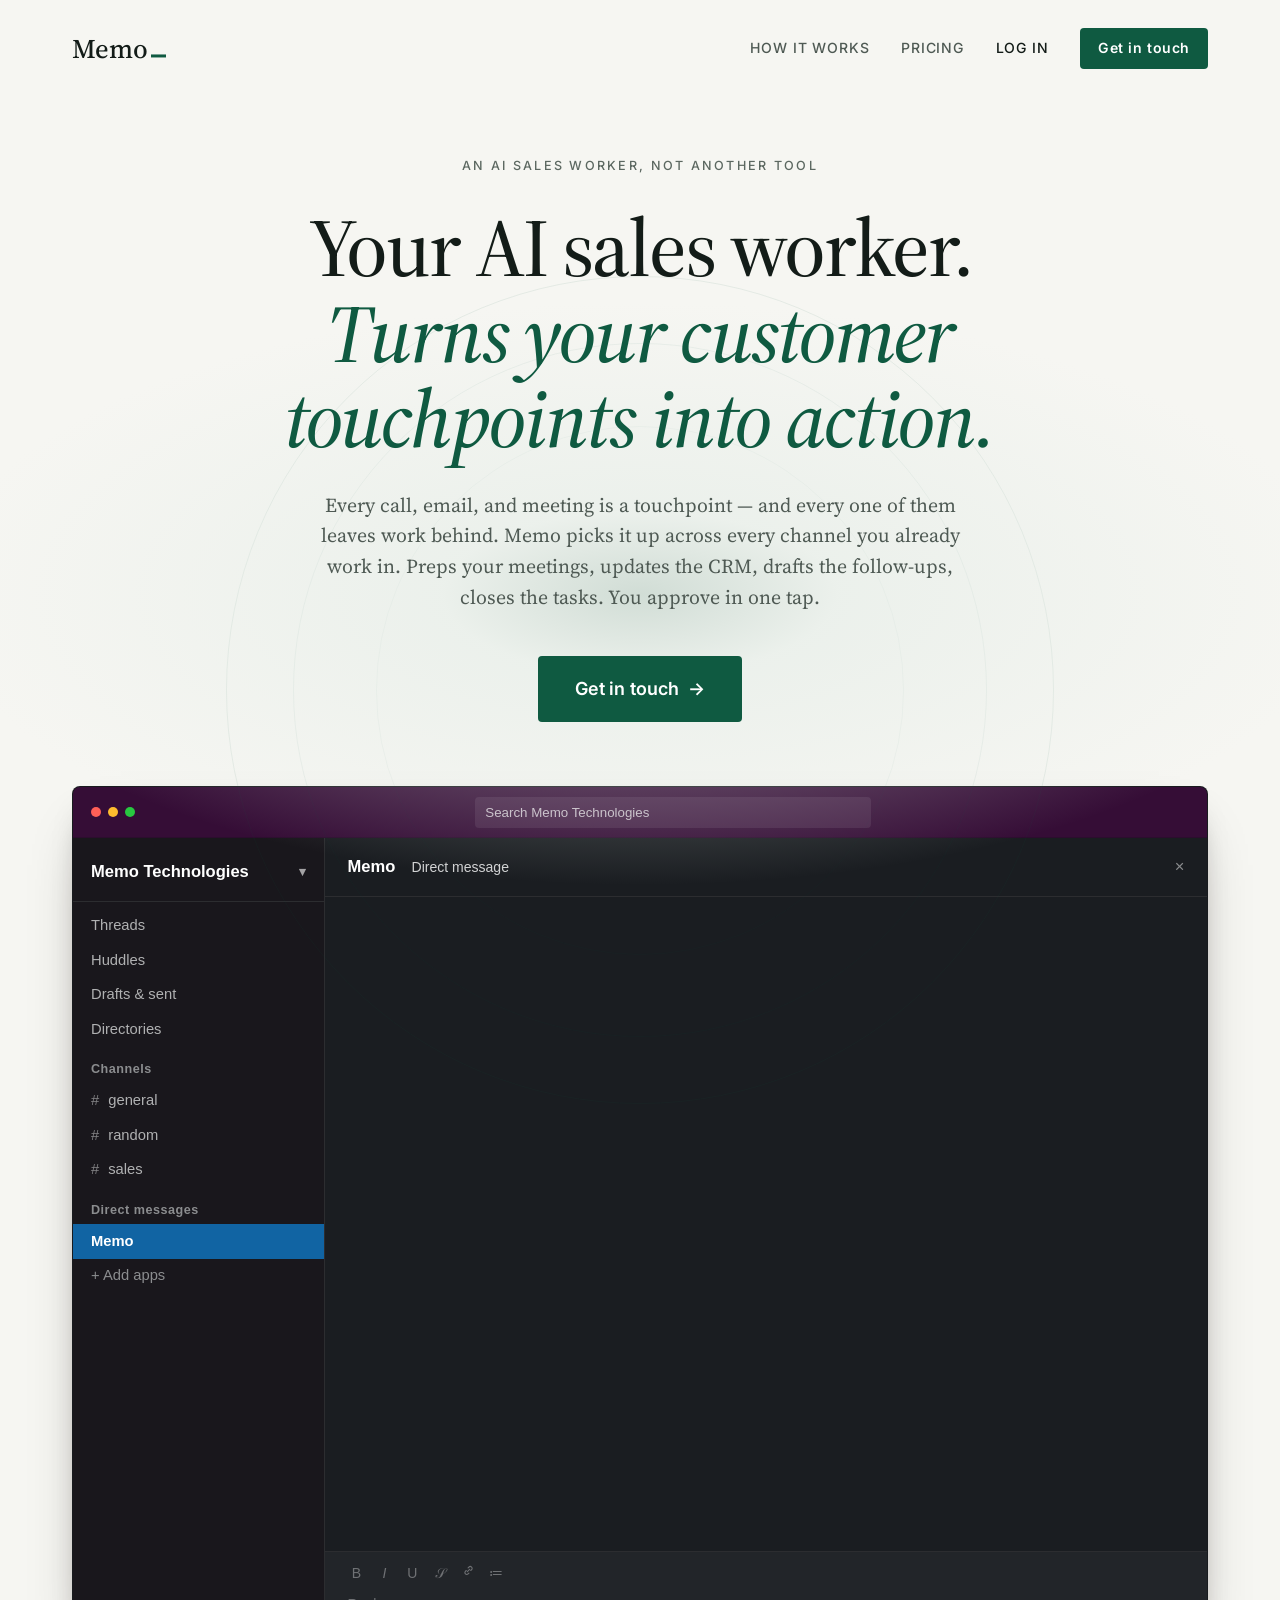
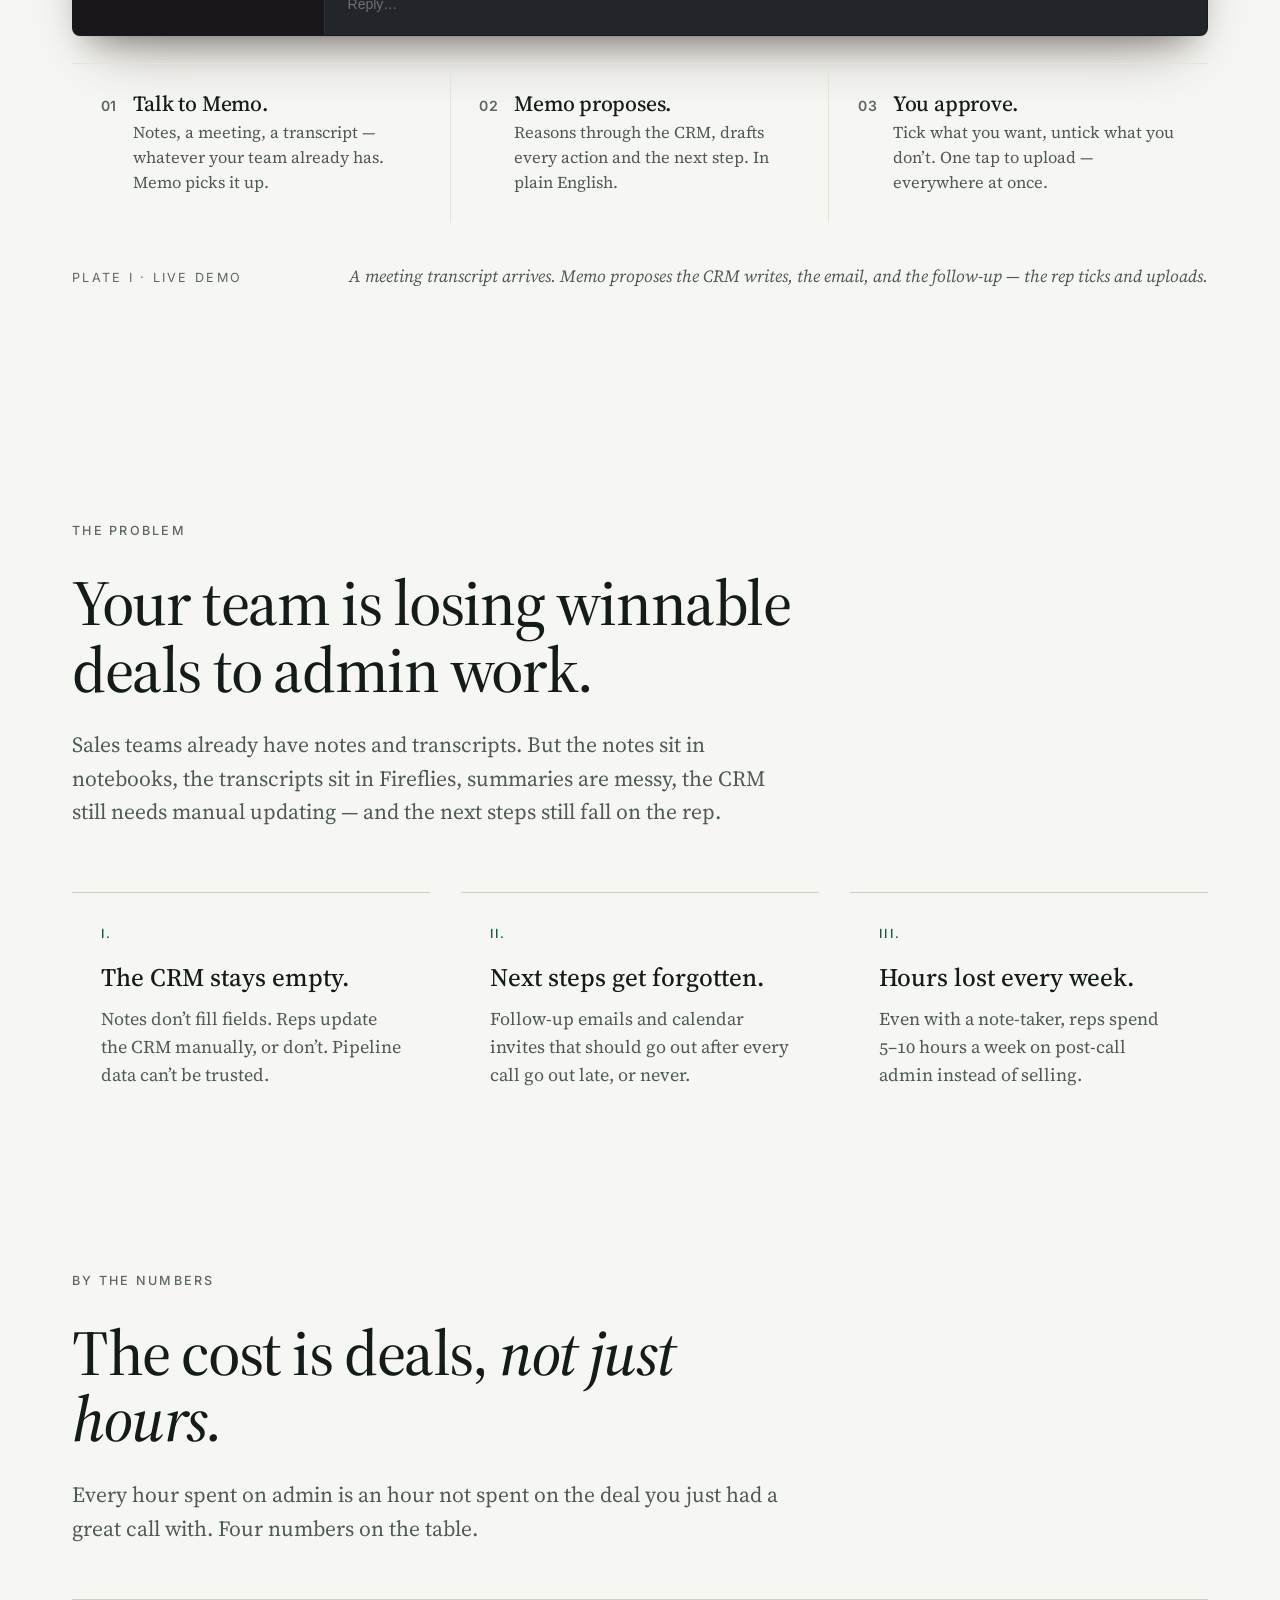
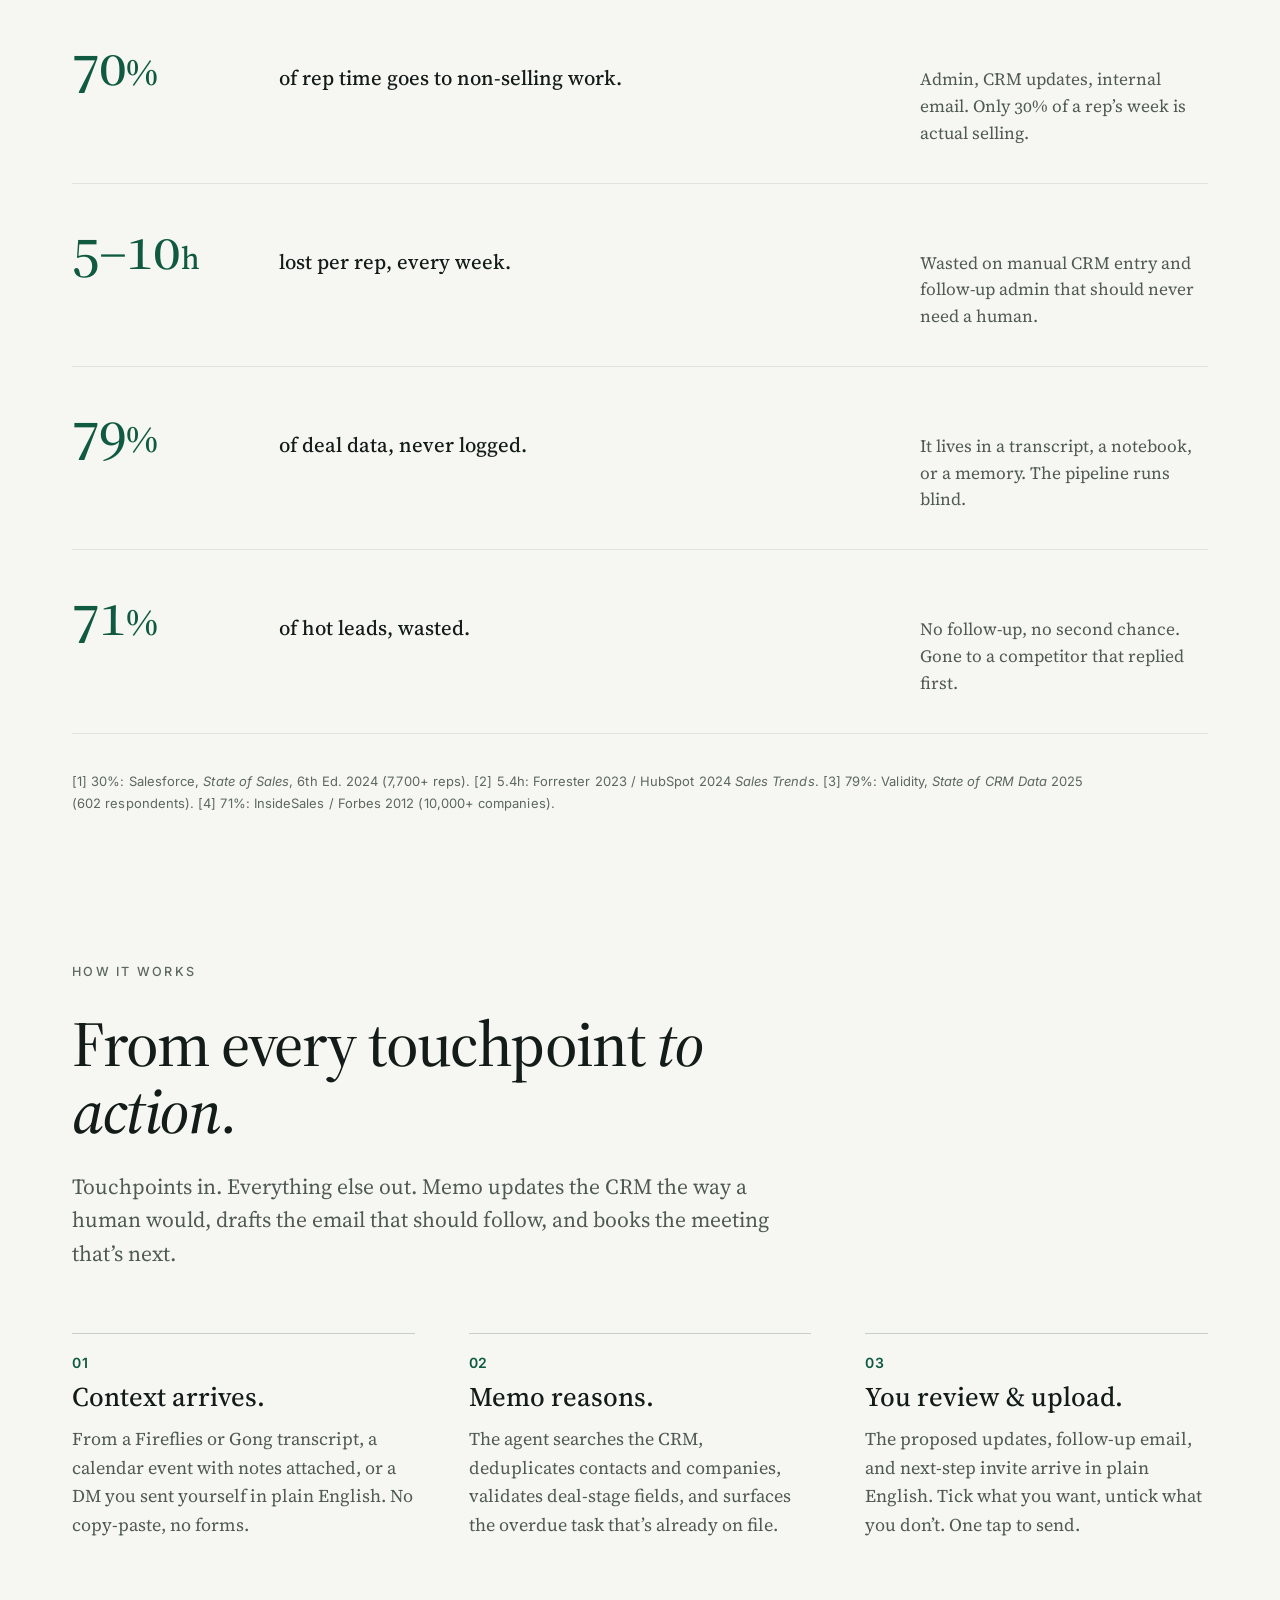
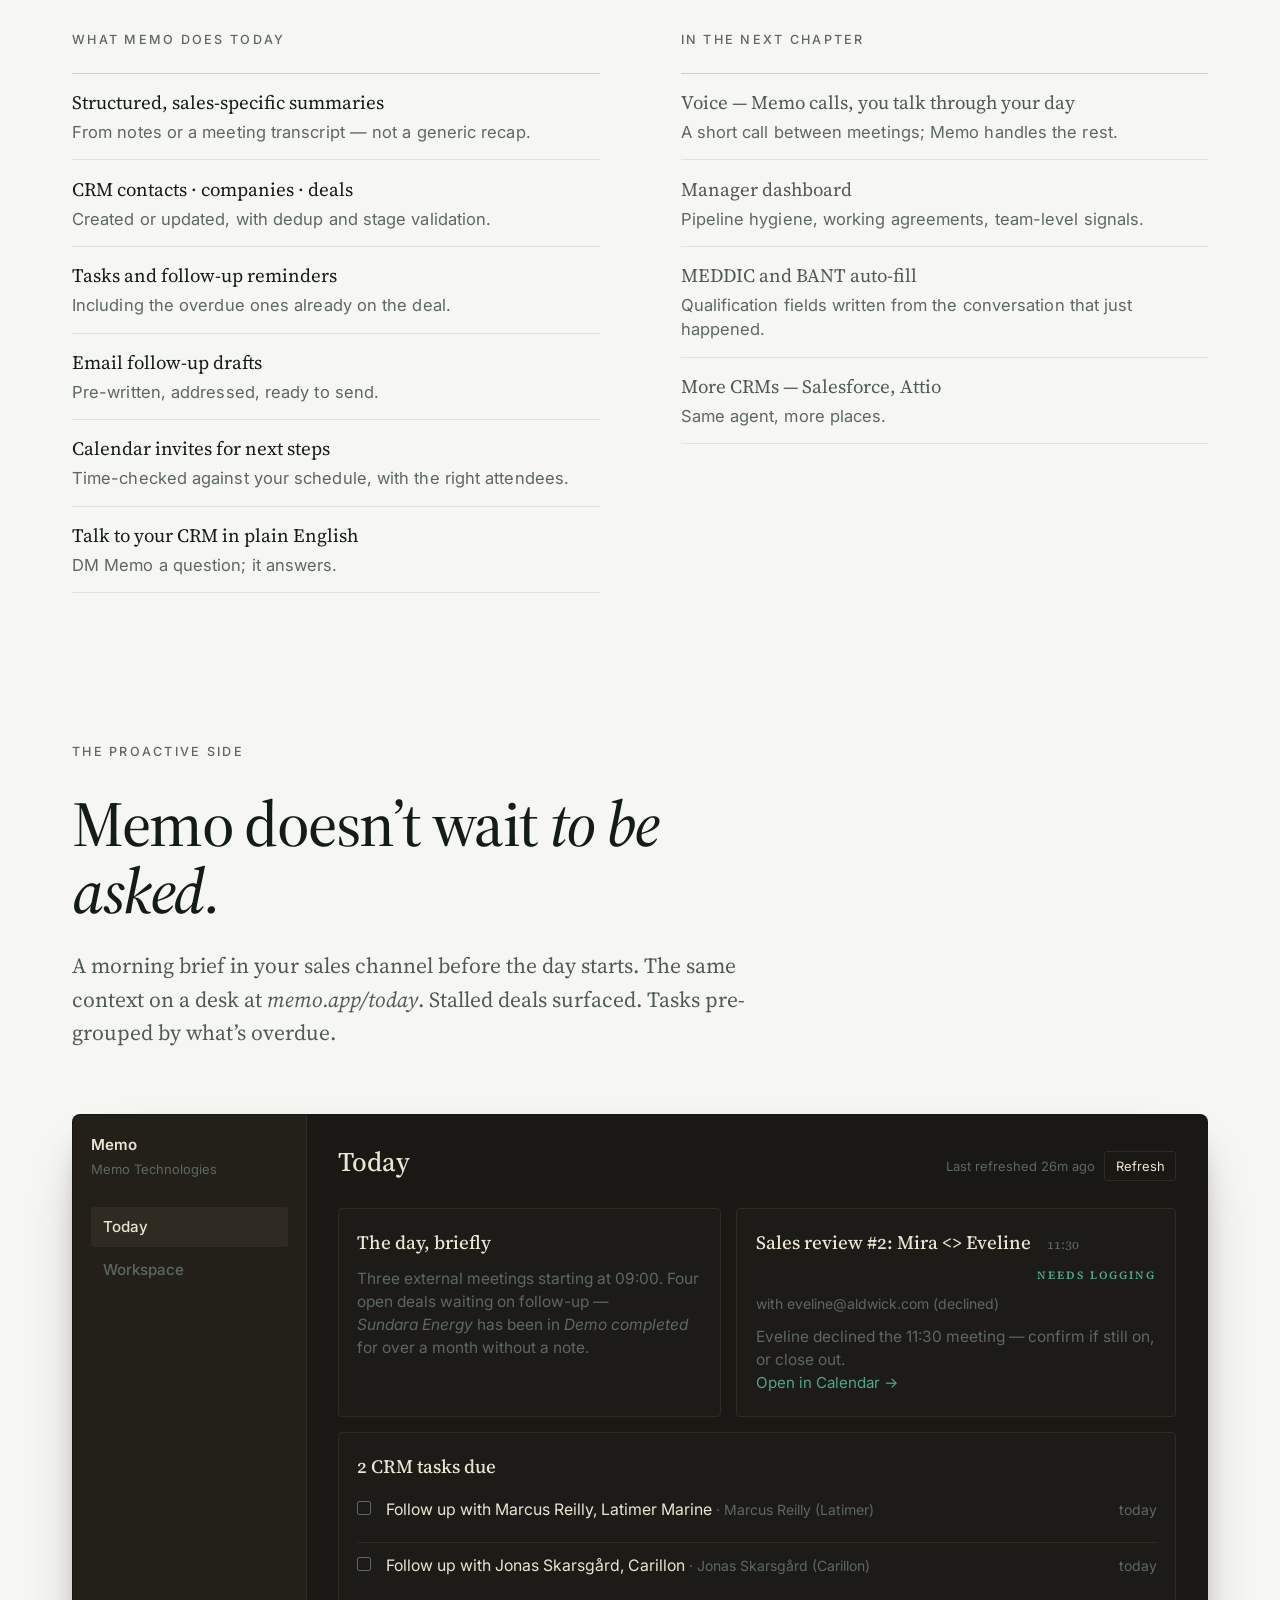
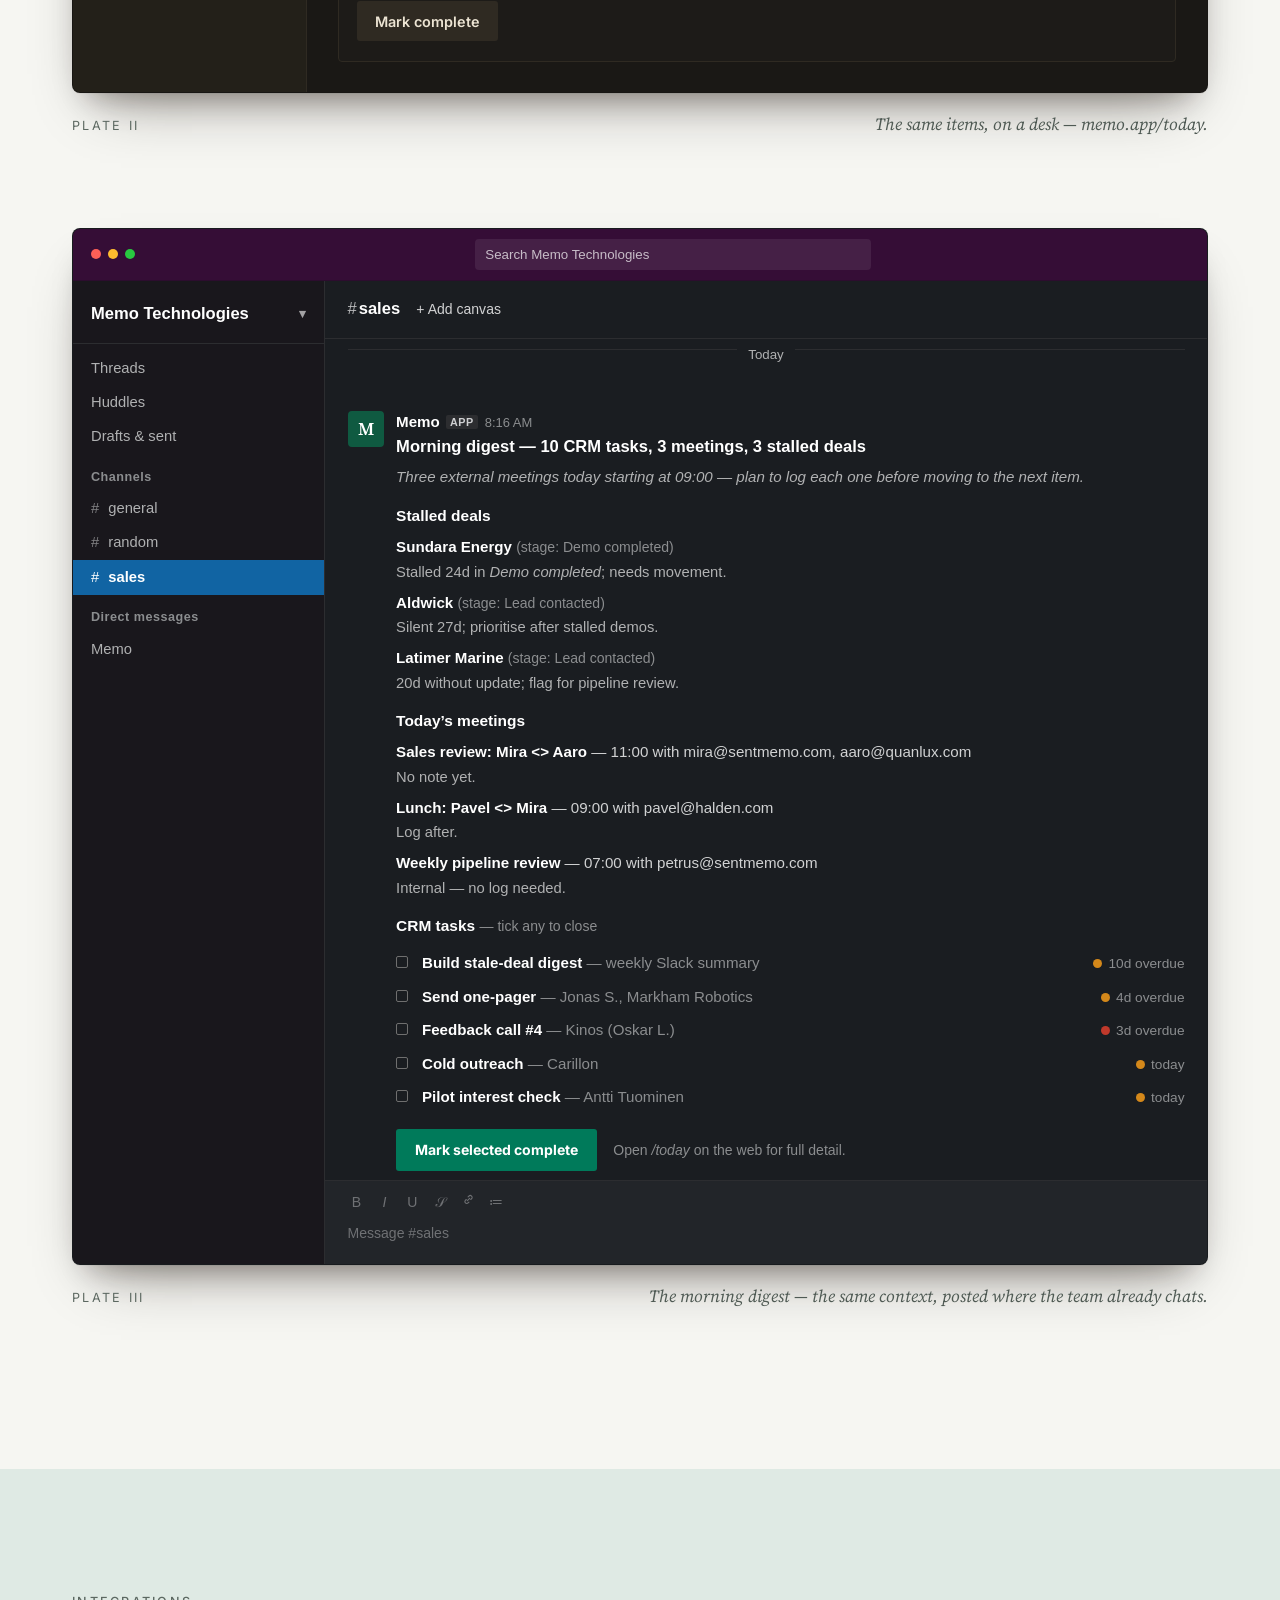
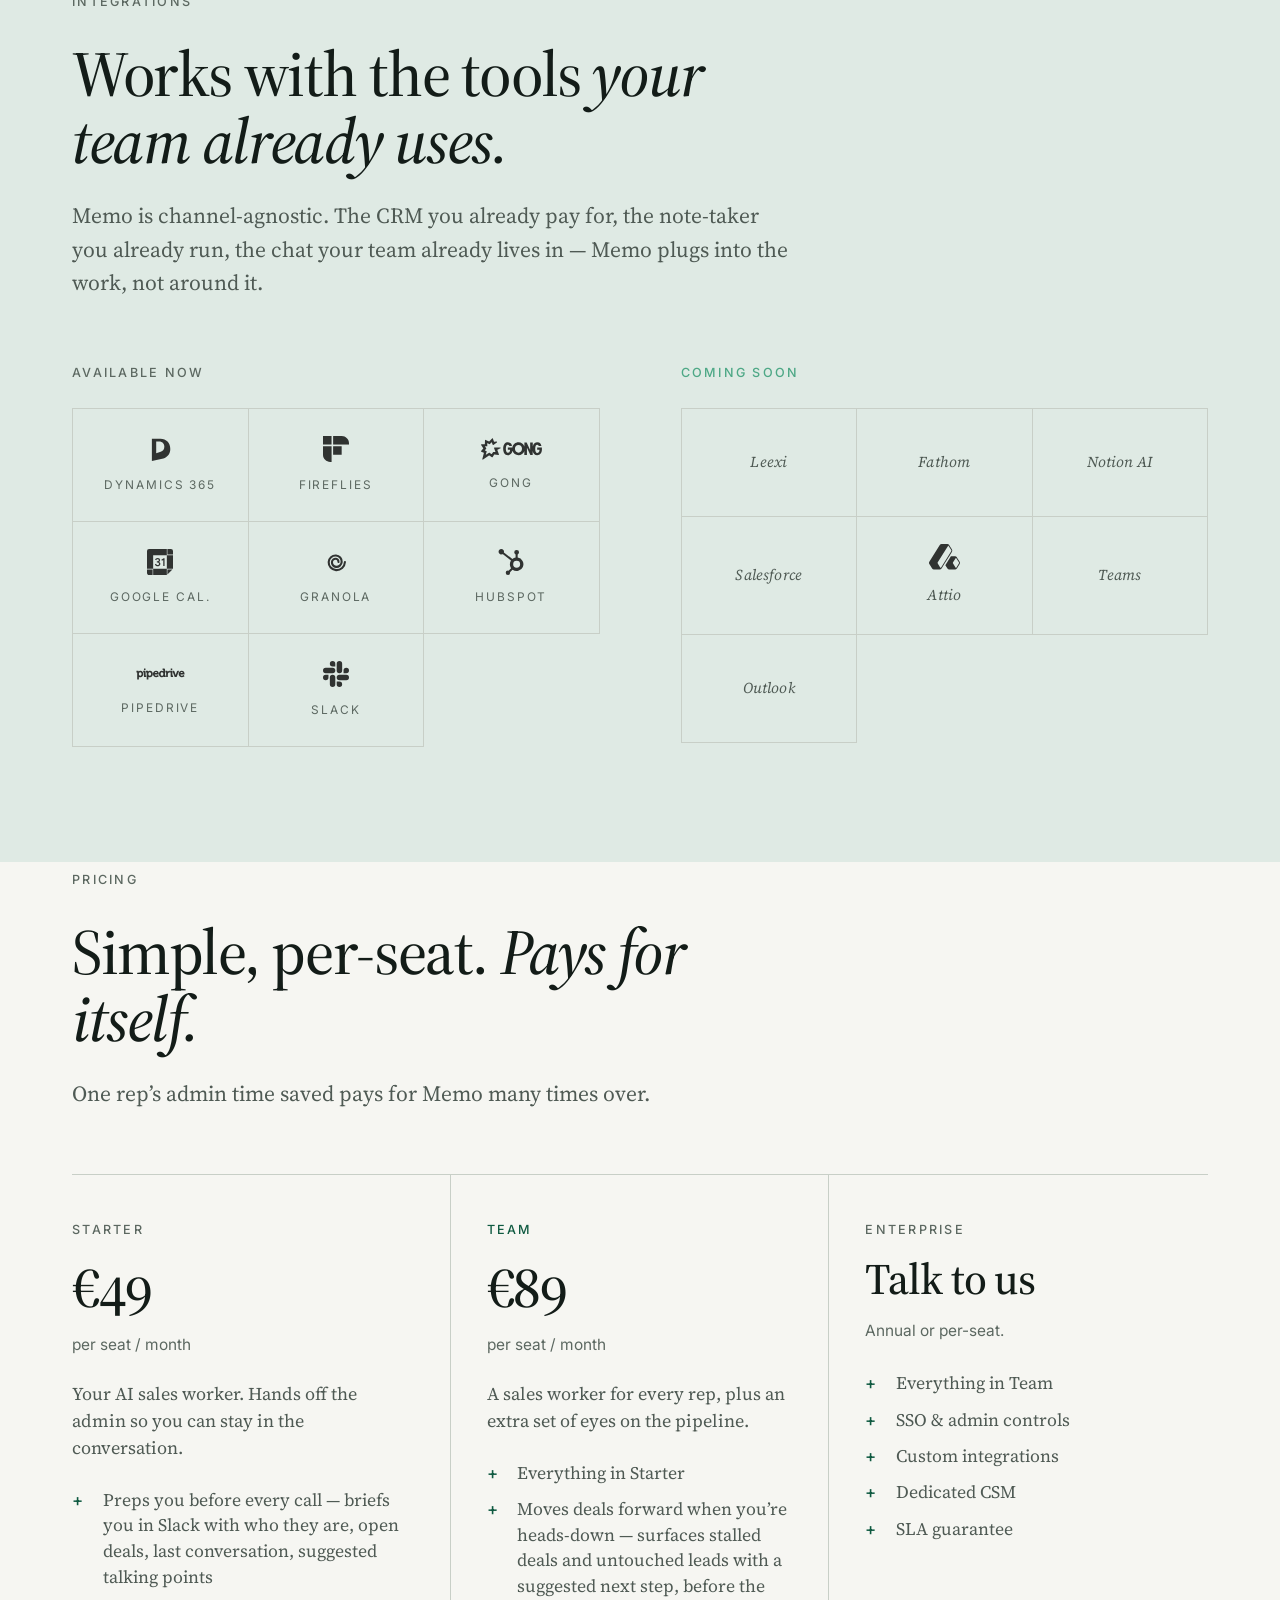
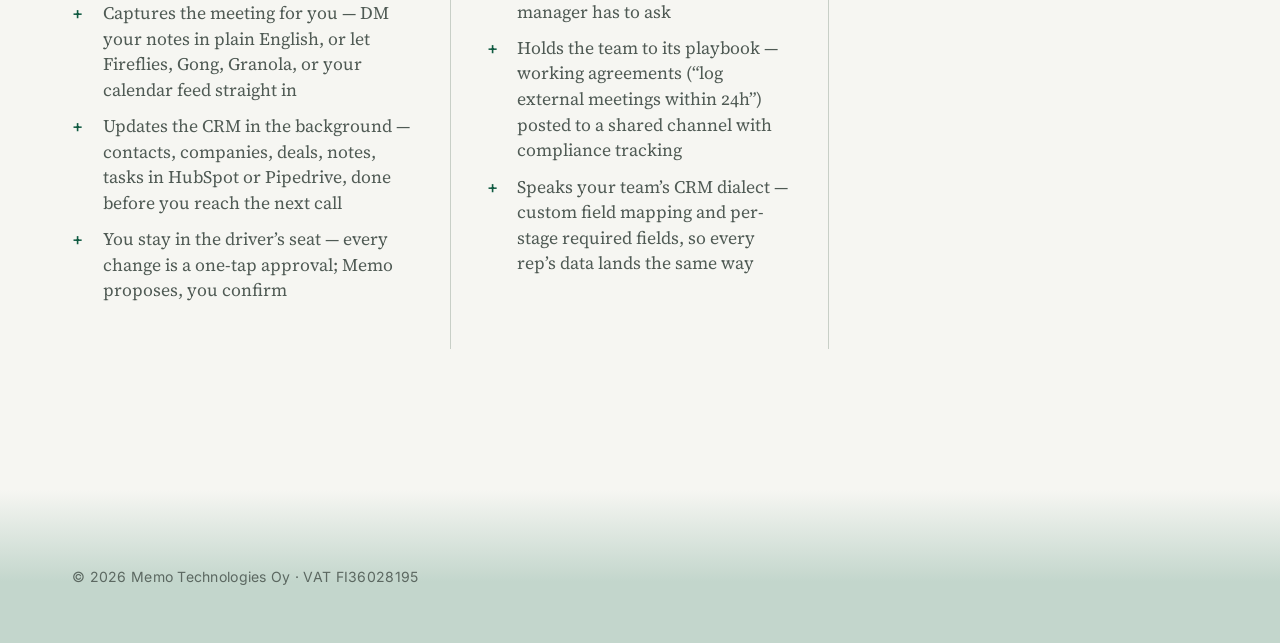
==== index.html @ b3df66b1 "Drop the footer email The address is still reachable from both "Get in touch" buttons; in the coloph" ====
<!DOCTYPE html>
<html lang="en">
<head>
  <meta charset="UTF-8">
  <meta name="viewport" content="width=device-width, initial-scale=1.0">
  <title>Memo &ndash; Your AI Sales Worker</title>
  <meta name="description" content="Memo is your AI sales worker. It turns your customer touchpoints into action &mdash; clean CRM updates, drafted follow-ups, and the next steps that follow. Channel-agnostic, by design.">
  <link rel="icon" href="data:image/svg+xml,<svg xmlns='http://www.w3.org/2000/svg' viewBox='0 0 100 100'><rect width='100' height='100' rx='6' fill='%230e3b2e'/><text x='50' y='68' font-family='ui-serif,Georgia' font-size='60' font-weight='600' fill='%23f6f6f2' text-anchor='middle'>M</text></svg>">

  <link rel="preconnect" href="https://fonts.googleapis.com">
  <link rel="preconnect" href="https://fonts.gstatic.com" crossorigin>
  <link href="https://fonts.googleapis.com/css2?family=Source+Serif+4:ital,opsz,wght@0,8..60,400;0,8..60,500;0,8..60,600;0,8..60,700;1,8..60,400;1,8..60,500&family=Inter:wght@400;500;600;700&display=swap" rel="stylesheet">
  <link rel="stylesheet" href="/sales.css">

  <link rel="canonical" href="https://sentmemo.com/">

  <!-- Open Graph -->
  <meta property="og:type" content="website">
  <meta property="og:site_name" content="Memo">
  <meta property="og:url" content="https://sentmemo.com/">
  <meta property="og:title" content="Memo &mdash; your AI sales worker">
  <meta property="og:description" content="Turns your customer touchpoints into action &mdash; clean CRM updates, drafted follow-ups, and the next steps that follow. Channel-agnostic, by design.">
  <meta property="og:image" content="https://sentmemo.com/og.png">
  <meta property="og:image:width" content="1200">
  <meta property="og:image:height" content="630">
  <meta property="og:image:alt" content="Memo &mdash; your AI sales worker. Turns your customer touchpoints into action.">
  <meta property="og:locale" content="en_US">

  <!-- Twitter -->
  <meta name="twitter:card" content="summary_large_image">
  <meta name="twitter:title" content="Memo &mdash; your AI sales worker">
  <meta name="twitter:description" content="Turns your customer touchpoints into action &mdash; clean CRM updates, drafted follow-ups, and the next steps that follow.">
  <meta name="twitter:image" content="https://sentmemo.com/og.png">

  <meta name="theme-color" content="#f6f6f2">

  <!-- Structured data -->
  <script type="application/ld+json">
  {
    "@context": "https://schema.org",
    "@graph": [
      {
        "@type": "Organization",
        "@id": "https://sentmemo.com/#organization",
        "name": "Memo Technologies Oy",
        "alternateName": "Memo",
        "url": "https://sentmemo.com/",
        "logo": "https://sentmemo.com/og.png",
        "vatID": "FI36028195"
      },
      {
        "@type": "SoftwareApplication",
        "@id": "https://sentmemo.com/#product",
        "name": "Memo",
        "applicationCategory": "BusinessApplication",
        "applicationSubCategory": "Sales Productivity / AI Sales Worker",
        "operatingSystem": "Web, Slack",
        "description": "An AI sales worker that turns your customer touchpoints into action — CRM updates, drafted follow-ups, and the next steps that should follow. Works with HubSpot, Pipedrive, Slack, and meeting note-takers like Fireflies, Gong, and Granola.",
        "url": "https://sentmemo.com/",
        "publisher": { "@id": "https://sentmemo.com/#organization" },
        "offers": [
          {
            "@type": "Offer",
            "name": "Starter",
            "price": "49",
            "priceCurrency": "EUR",
            "priceSpecification": {
              "@type": "UnitPriceSpecification",
              "price": "49",
              "priceCurrency": "EUR",
              "unitText": "per seat per month"
            }
          },
          {
            "@type": "Offer",
            "name": "Team",
            "price": "89",
            "priceCurrency": "EUR",
            "priceSpecification": {
              "@type": "UnitPriceSpecification",
              "price": "89",
              "priceCurrency": "EUR",
              "unitText": "per seat per month"
            }
          }
        ]
      },
      {
        "@type": "WebPage",
        "@id": "https://sentmemo.com/#webpage",
        "url": "https://sentmemo.com/",
        "name": "Memo — your AI sales worker",
        "isPartOf": { "@id": "https://sentmemo.com/#organization" },
        "primaryImageOfPage": "https://sentmemo.com/og.png",
        "about": { "@id": "https://sentmemo.com/#product" }
      }
    ]
  }
  </script>
</head>
<body>

  <!-- ── Masthead ───────────────────────────────────────────── -->
  <header class="masthead">
    <div class="container masthead-row">
      <a href="/" class="wordmark" aria-label="Memo home">Memo<span class="bar" aria-hidden="true"></span></a>
      <nav class="masthead-meta" aria-label="Primary">
        <a href="#how" class="nav">How it works</a>
        <a href="#pricing" class="nav">Pricing</a>
        <a href="https://app.sentmemo.com" class="nav login">Log in</a>
        <a href="mailto:henri@sentmemo.com?subject=Memo" class="btn btn-primary btn-sm">Get in touch</a>
      </nav>
    </div>
  </header>

  <!-- ── Hero ───────────────────────────────────────────────── -->
  <section class="hero">
    <div class="hero-orb" aria-hidden="true"></div>
    <div class="hero-glow" aria-hidden="true"></div>
    <div class="container">
      <div class="hero-stage">

        <div class="float-card transcript" aria-hidden="true">
          <div class="label"><img class="logo" src="logos/fireflies.svg" alt="Fireflies">Q2 Expansion Discussion</div>
          <div class="meta">Halden &middot; 47 min &middot; transcript ready</div>
        </div>
        <div class="float-card proposal" aria-hidden="true">
          <div class="label"><img class="logo" src="logos/hubspot-color.svg" alt="HubSpot">Update deal: Halden &mdash; NA Expansion</div>
          <div class="meta">Stage: <strong>Qualified to buy</strong> &middot; $50,000</div>
          <div class="progress" aria-hidden="true"><span></span></div>
        </div>
        <div class="float-card email" aria-hidden="true">
          <div class="label"><img class="logo" src="logos/gmail.svg" alt="Gmail">Email draft to Mira Halvorsen</div>
          <div class="meta">Recap, proposal, next steps &middot; <strong>ready</strong></div>
        </div>
        <div class="float-card calendar" aria-hidden="true">
          <div class="label"><img class="logo" src="logos/googlecalendar-color.svg" alt="Google Calendar">Pricing &amp; legal review</div>
          <div class="meta">Wed 10:00 &middot; 30 min</div>
        </div>

        <div class="smallcaps eyebrow">An AI sales worker, not another tool</div>
        <h1 class="hed">Your AI sales worker. <em>Turns your customer touchpoints into action.</em></h1>
        <p class="deck">
          Every call, email, and meeting is a touchpoint &mdash; and every one of them leaves work behind. Memo picks it up across every channel you already work in. Preps your meetings, updates the CRM, drafts the follow-ups, closes the tasks. You approve in one tap.
        </p>
        <div class="hero-cta">
          <a class="btn btn-primary btn-lg" href="mailto:henri@sentmemo.com?subject=Memo">Get in touch <span class="arrow">→</span></a>
        </div>
      </div>

      <!-- Plate I — full Slack window with thread view -->
      <figure class="plate" aria-label="A Memo thread in Slack: a Halden meeting transcript arrives, Memo proposes the CRM updates, follow-up email, and calendar invite for the rep to upload.">
        <div class="plate-frame">
          <div class="slack-window">
            <div class="sw-topbar">
              <div class="sw-traffic" aria-hidden="true"><span></span><span></span><span></span></div>
              <div class="sw-search">Search Memo Technologies</div>
            </div>

            <aside class="sw-side" aria-hidden="true">
              <div class="sw-workspace">Memo Technologies</div>
              <ul class="sw-nav">
                <li class="sw-item">Threads</li>
                <li class="sw-item">Huddles</li>
                <li class="sw-item">Drafts &amp; sent</li>
                <li class="sw-item">Directories</li>
              </ul>
              <div class="sw-section-label">Channels</div>
              <ul class="sw-channels">
                <li class="sw-channel"><span class="hash">#</span>general</li>
                <li class="sw-channel"><span class="hash">#</span>random</li>
                <li class="sw-channel"><span class="hash">#</span>sales</li>
              </ul>
              <div class="sw-section-label">Direct messages</div>
              <ul class="sw-channels">
                <li class="sw-item active">Memo</li>
              </ul>
              <div class="sw-add">+ Add apps</div>
            </aside>

            <main class="sw-main">
              <div class="sw-head">
                <span>Memo</span>
                <span class="crumb">Direct message</span>
                <span class="close">×</span>
              </div>

              <div class="sw-body demo-body">

                <!-- Phase 1 — transcript arrives, Memo starts reasoning -->
                <div class="phase phase-1" aria-hidden="true">
                  <div class="sw-msg">
                    <div class="sw-avatar">M</div>
                    <div>
                      <div class="sw-meta"><span class="name">Memo</span><span class="bot-tag">APP</span><span class="time">just now</span></div>
                      <div class="sw-attached">
                        <svg class="sw-attached-icon" viewBox="0 0 14 16" width="12" height="14" fill="none" stroke="currentColor" stroke-width="1.3" stroke-linejoin="round" aria-hidden="true"><path d="M2.5 1.5h6l3 3V14a.5.5 0 01-.5.5h-9a.5.5 0 01-.5-.5V2a.5.5 0 01.5-.5z"/><path d="M8.5 1.5V4a.5.5 0 00.5.5h2.5"/><path d="M4.5 8h5M4.5 10.5h5M4.5 6h2.5"/></svg>
                        <strong>Fireflies transcript:</strong> <em>Q2 Expansion Discussion &mdash; Halden</em><br>
                        Mon, May 4 &middot; 47 min<br>
                        Attendees: You, Mira Halvorsen
                      </div>
                      <div class="thinking">
                        <span class="thinking-dots"><span></span><span></span><span></span></span>
                        Memo is reasoning&hellip;
                      </div>
                    </div>
                  </div>
                </div>

                <!-- Phase 2 — Memo proposes -->
                <div class="phase phase-2" aria-hidden="true">
                  <div class="sw-msg">
                    <div class="sw-avatar">M</div>
                    <div>
                      <div class="sw-meta"><span class="name">Memo</span><span class="bot-tag">APP</span><span class="time">just now</span></div>

                      <div class="sw-text">
                        Two Mira Halvorsens and three Halden companies &mdash; let me dig deeper.
                      </div>
                      <div class="sw-text">
                        The first Halden company has Mira linked and an open deal. There&rsquo;s also an overdue task &ldquo;Draft expansion proposal&rdquo; &mdash; this meeting relates to it.
                      </div>
                      <div class="sw-text">
                        Wednesday is open for the follow-up. Picking 10:00. Proposing the actions now.
                      </div>

                      <div class="sw-proposal" role="group" aria-label="Proposed actions">
                        <div class="sw-proposal-head">What will be created<span class="badge">6 actions</span></div>

                        <div class="sw-checkrow">
                          <span class="sw-check" aria-hidden="true"></span>
                          <span class="label"><strong>Update contact:</strong> Mira Halvorsen
                            <span class="meta">mira.halvorsen@halden.com</span>
                          </span>
                        </div>
                        <div class="sw-checkrow">
                          <span class="sw-check" aria-hidden="true"></span>
                          <span class="label"><strong>Log meeting:</strong> Mira Halvorsen @ Halden
                            <span class="meta">2026-05-04 &middot; Positive &mdash; EMEA pilot agreed</span>
                          </span>
                        </div>
                        <div class="sw-checkrow">
                          <span class="sw-check" aria-hidden="true"></span>
                          <span class="label"><strong>Update deal:</strong> Halden &mdash; NA Team Expansion
                            <span class="meta">Stage: Qualified to buy &middot; $50,000</span>
                          </span>
                        </div>
                        <div class="sw-checkrow">
                          <span class="sw-check" aria-hidden="true"></span>
                          <span class="label"><strong>Update task:</strong> Draft expansion proposal
                            <span class="meta">Due in 1 day &middot; Priority HIGH</span>
                          </span>
                        </div>
                        <div class="sw-checkrow">
                          <span class="sw-check" aria-hidden="true"></span>
                          <span class="label"><strong>Email draft:</strong> Follow-up to Mira Halvorsen
                            <span class="meta">Recap, proposal, next steps</span>
                          </span>
                        </div>
                        <div class="sw-checkrow">
                          <span class="sw-check" aria-hidden="true"></span>
                          <span class="label"><strong>Calendar invite:</strong> Pricing &amp; legal review
                            <span class="meta">Wed 10:00 &middot; 30 min &middot; You, Mira</span>
                          </span>
                        </div>

                        <div class="sw-proposal-actions">
                          <span class="sw-actbtn primary">Upload</span>
                          <span class="sw-actbtn ghost">Cancel</span>
                        </div>
                      </div>
                    </div>
                  </div>
                </div>

                <!-- Phase 3 — two-stage: uploading → synced + links -->
                <div class="phase phase-3" aria-hidden="true">
                  <div class="sw-msg">
                    <div class="sw-avatar">M</div>
                    <div>
                      <div class="sw-meta"><span class="name">Memo</span><span class="bot-tag">APP</span><span class="time">just now</span></div>

                      <div class="up-stack">
                        <!-- Stage A: actively uploading -->
                        <div class="up-part-A" aria-hidden="true">
                          <div class="up-header">
                            <span class="up-spinner-large" aria-hidden="true"></span>
                            <span><strong>Uploading 6 actions&hellip;</strong> to HubSpot, Gmail, and Calendar.</span>
                          </div>
                          <div class="upload-progress" aria-hidden="true"><div class="upload-progress-fill"></div></div>
                          <div class="up-list">
                            <div class="up-item-uploading"><span class="spinner" aria-hidden="true"></span><span>Updating contact&hellip; <strong>Mira Halvorsen</strong></span></div>
                            <div class="up-item-uploading"><span class="spinner" aria-hidden="true"></span><span>Logging meeting&hellip; <strong>Q2 Expansion Discussion</strong></span></div>
                            <div class="up-item-uploading"><span class="spinner" aria-hidden="true"></span><span>Updating deal&hellip; <strong>Halden &mdash; NA Team Expansion</strong></span></div>
                            <div class="up-item-uploading"><span class="spinner" aria-hidden="true"></span><span>Closing task&hellip; <strong>Draft expansion proposal</strong></span></div>
                            <div class="up-item-uploading"><span class="spinner" aria-hidden="true"></span><span>Drafting email&hellip; <strong>Follow-up to Mira</strong></span></div>
                            <div class="up-item-uploading"><span class="spinner" aria-hidden="true"></span><span>Sending invite&hellip; <strong>Pricing &amp; legal review</strong></span></div>
                          </div>
                        </div>

                        <!-- Stage B: done, with deeplinks -->
                        <div class="up-part-B" aria-hidden="true">
                          <div class="up-header">
                            <span class="up-check-large" aria-hidden="true">✓</span>
                            <span><strong>Synced &mdash; 6 actions in 1.8s.</strong> HubSpot, Gmail, and Calendar are up to date.</span>
                          </div>
                          <div class="up-list">
                            <div class="up-item-done">
                              <span class="check" aria-hidden="true"></span>
                              <span><strong>Updated contact:</strong> Mira Halvorsen
                                <span class="meta">&middot; <span class="mock-link" aria-hidden="true">HubSpot ↗</span></span>
                              </span>
                            </div>
                            <div class="up-item-done">
                              <span class="check" aria-hidden="true"></span>
                              <span><strong>Logged meeting:</strong> Q2 Expansion Discussion
                                <span class="meta">linked to deal &middot; <span class="mock-link" aria-hidden="true">HubSpot ↗</span></span>
                              </span>
                            </div>
                            <div class="up-item-done">
                              <span class="check" aria-hidden="true"></span>
                              <span><strong>Updated deal:</strong> Halden &mdash; NA Team Expansion
                                <span class="meta">Qualified to buy &middot; $50k &middot; <span class="mock-link" aria-hidden="true">HubSpot ↗</span></span>
                              </span>
                            </div>
                            <div class="up-item-done">
                              <span class="check" aria-hidden="true"></span>
                              <span><strong>Closed task:</strong> Draft expansion proposal
                                <span class="meta">marked complete &middot; <span class="mock-link" aria-hidden="true">HubSpot ↗</span></span>
                              </span>
                            </div>
                            <div class="up-item-done">
                              <span class="check" aria-hidden="true"></span>
                              <span><strong>Drafted email:</strong> Follow-up to Mira
                                <span class="meta">ready in Gmail &middot; <span class="mock-link" aria-hidden="true">Open draft ↗</span></span>
                              </span>
                            </div>
                            <div class="up-item-done">
                              <span class="check" aria-hidden="true"></span>
                              <span><strong>Sent invite:</strong> Pricing &amp; legal review
                                <span class="meta">Wed 10:00 &middot; <span class="mock-link" aria-hidden="true">Google Calendar ↗</span></span>
                              </span>
                            </div>
                          </div>
                          <div class="upload-links">
                            <span class="label-text">Open in</span>
                            <span class="mock-link" aria-hidden="true"><strong>HubSpot</strong> <span class="arrow">↗</span></span>
                            <span class="mock-link" aria-hidden="true"><strong>Gmail</strong> <span class="arrow">↗</span></span>
                            <span class="mock-link" aria-hidden="true"><strong>Google Calendar</strong> <span class="arrow">↗</span></span>
                          </div>
                        </div>
                      </div>
                    </div>
                  </div>
                </div>

              </div>

              <div class="sw-composer" aria-hidden="true">
                <div class="sw-composer-toolbar">
                  <span>B</span><span><em>I</em></span><span>U</span><span>𝒮</span><span><svg viewBox="0 0 14 14" width="11" height="11" fill="none" stroke="currentColor" stroke-width="1.4" stroke-linecap="round" stroke-linejoin="round" aria-hidden="true"><path d="M5.5 8.5l3-3"/><path d="M6.5 3.6l1-1a2.4 2.4 0 113.4 3.4l-1 1"/><path d="M7.5 10.4l-1 1a2.4 2.4 0 11-3.4-3.4l1-1"/></svg></span><span>≔</span>
                </div>
                <div class="sw-composer-input">Reply…</div>
              </div>
            </main>
          </div>
        </div>
        <div class="demo-progress" aria-label="The three phases the demo walks through">
          <div class="demo-step">
            <span class="demo-num">01</span>
            <div>
              <h4>Talk to Memo.</h4>
              <p>Notes, a meeting, a transcript &mdash; whatever your team already has. Memo picks it up.</p>
            </div>
          </div>
          <div class="demo-step">
            <span class="demo-num">02</span>
            <div>
              <h4>Memo proposes.</h4>
              <p>Reasons through the CRM, drafts every action and the next step. In plain English.</p>
            </div>
          </div>
          <div class="demo-step">
            <span class="demo-num">03</span>
            <div>
              <h4>You approve.</h4>
              <p>Tick what you want, untick what you don&rsquo;t. One tap to upload &mdash; everywhere at once.</p>
            </div>
          </div>
        </div>

        <figcaption class="plate-caption" style="margin-top: 1.25rem;">
          <span class="figure">Plate&nbsp;I &middot; Live demo</span>
          <span class="text">A meeting transcript arrives. Memo proposes the CRM writes, the email, and the follow-up &mdash; the rep ticks and uploads.</span>
        </figcaption>
      </figure>
    </div>
  </section>

  <!-- ── Problem ────────────────────────────────────────────── -->
  <section class="bay">
    <div class="container">
      <div class="smallcaps section-eyebrow">The problem</div>
      <h2 class="head">Your team is losing winnable deals to admin work.</h2>
      <p class="lede">
        Sales teams already have notes and transcripts. But the notes sit in notebooks, the transcripts sit in Fireflies, summaries are messy, the CRM still needs manual updating &mdash; and the next steps still fall on the rep.
      </p>

      <div class="problem-grid">
        <article class="pcard">
          <span class="tag">i.</span>
          <h3>The CRM stays empty.</h3>
          <p>Notes don&rsquo;t fill fields. Reps update the CRM manually, or don&rsquo;t. Pipeline data can&rsquo;t be trusted.</p>
        </article>
        <article class="pcard">
          <span class="tag">ii.</span>
          <h3>Next steps get forgotten.</h3>
          <p>Follow-up emails and calendar invites that should go out after every call go out late, or never.</p>
        </article>
        <article class="pcard">
          <span class="tag">iii.</span>
          <h3>Hours lost every week.</h3>
          <p>Even with a note-taker, reps spend 5&ndash;10 hours a week on post-call admin instead of selling.</p>
        </article>
      </div>
    </div>
  </section>

  <!-- ── Numbers ────────────────────────────────────────────── -->
  <section class="bay" style="padding-top: 0;">
    <div class="container">
      <div class="smallcaps section-eyebrow">By the numbers</div>
      <h2 class="head">The cost is deals, <em>not just hours.</em></h2>
      <p class="lede">
        Every hour spent on admin is an hour not spent on the deal you just had a great call with. Four numbers on the table.
      </p>

      <div class="stats" role="list">
        <div class="stat-row" role="listitem">
          <div class="num">70<span style="font-size: 0.65em;">%</span></div>
          <div class="label">of rep time goes to non-selling work.</div>
          <div class="gloss">Admin, CRM updates, internal email. Only 30% of a rep&rsquo;s week is actual selling.</div>
        </div>
        <div class="stat-row" role="listitem">
          <div class="num">5&ndash;10<span style="font-size: 0.55em; margin-left: 0.05em;">h</span></div>
          <div class="label">lost per rep, every week.</div>
          <div class="gloss">Wasted on manual CRM entry and follow-up admin that should never need a human.</div>
        </div>
        <div class="stat-row" role="listitem">
          <div class="num">79<span style="font-size: 0.65em;">%</span></div>
          <div class="label">of deal data, never logged.</div>
          <div class="gloss">It lives in a transcript, a notebook, or a memory. The pipeline runs blind.</div>
        </div>
        <div class="stat-row" role="listitem">
          <div class="num">71<span style="font-size: 0.65em;">%</span></div>
          <div class="label">of hot leads, wasted.</div>
          <div class="gloss">No follow-up, no second chance. Gone to a competitor that replied first.</div>
        </div>
      </div>

      <p class="citations">
        [1] 30%: Salesforce, <em>State of Sales</em>, 6th&nbsp;Ed. 2024 (7,700+&nbsp;reps).
        [2] 5.4h: Forrester 2023 / HubSpot 2024 <em>Sales Trends</em>.
        [3] 79%: Validity, <em>State of CRM Data</em> 2025 (602&nbsp;respondents).
        [4] 71%: InsideSales / Forbes 2012 (10,000+&nbsp;companies).
      </p>
    </div>
  </section>

  <!-- ── How it works ──────────────────────────────────────── -->
  <section class="bay" id="how" style="padding-top: 0;">
    <div class="container">
      <div class="smallcaps section-eyebrow">How it works</div>
      <h2 class="head">From every touchpoint <em>to action.</em></h2>
      <p class="lede">
        Touchpoints in. Everything else out. Memo updates the CRM the way a human would, drafts the email that should follow, and books the meeting that&rsquo;s next.
      </p>

      <div class="steps">
        <article class="step">
          <h3>Context arrives.</h3>
          <p>From a Fireflies or Gong transcript, a calendar event with notes attached, or a DM you sent yourself in plain English. No copy-paste, no forms.</p>
        </article>
        <article class="step">
          <h3>Memo reasons.</h3>
          <p>The agent searches the CRM, deduplicates contacts and companies, validates deal-stage fields, and surfaces the overdue task that&rsquo;s already on file.</p>
        </article>
        <article class="step">
          <h3>You review &amp; upload.</h3>
          <p>The proposed updates, follow-up email, and next-step invite arrive in plain English. Tick what you want, untick what you don&rsquo;t. One tap to send.</p>
        </article>
      </div>

      <div class="capability-row">
        <div>
          <h4>What Memo does today</h4>
          <ul class="caplist">
            <li>Structured, sales-specific summaries <span class="desc">From notes or a meeting transcript &mdash; not a generic recap.</span></li>
            <li>CRM contacts &middot; companies &middot; deals <span class="desc">Created or updated, with dedup and stage validation.</span></li>
            <li>Tasks and follow-up reminders <span class="desc">Including the overdue ones already on the deal.</span></li>
            <li>Email follow-up drafts <span class="desc">Pre-written, addressed, ready to send.</span></li>
            <li>Calendar invites for next steps <span class="desc">Time-checked against your schedule, with the right attendees.</span></li>
            <li>Talk to your CRM in plain English <span class="desc">DM Memo a question; it answers.</span></li>
          </ul>
        </div>
        <div>
          <h4 class="coming-h4">In the next chapter</h4>
          <ul class="caplist coming">
            <li>Voice &mdash; Memo calls, you talk through your day <span class="desc">A short call between meetings; Memo handles the rest.</span></li>
            <li>Manager dashboard <span class="desc">Pipeline hygiene, working agreements, team-level signals.</span></li>
            <li>MEDDIC and BANT auto-fill <span class="desc">Qualification fields written from the conversation that just happened.</span></li>
            <li>More CRMs &mdash; Salesforce, Attio <span class="desc">Same agent, more places.</span></li>
          </ul>
        </div>
      </div>
    </div>
  </section>

  <!-- ── Proactive surface ──────────────────────────────────── -->
  <section class="bay" style="padding-top: 0;">
    <div class="container">
      <div class="smallcaps section-eyebrow">The proactive side</div>
      <h2 class="head">Memo doesn&rsquo;t wait <em>to be asked.</em></h2>
      <p class="lede">
        A morning brief in your sales channel before the day starts. The same context on a desk at <em>memo.app/today</em>. Stalled deals surfaced. Tasks pre-grouped by what&rsquo;s overdue.
      </p>

      <!-- Plate II — /today web view -->
      <figure class="plate">
        <div class="plate-frame">
          <div class="webapp" role="img" aria-label="The Memo /today web view: today's meetings, the day's plan, and CRM tasks due.">
            <aside class="web-side">
              <div class="web-org">Memo<span class="org-sub">Memo Technologies</span></div>
              <nav class="web-nav">
                <a class="active">Today</a>
                <a>Workspace</a>
              </nav>
            </aside>
            <main class="web-main">
              <div class="web-page-head">
                <h3>Today</h3>
                <span class="web-refresh">Last refreshed 26m ago <span class="btn-mini">Refresh</span></span>
              </div>
              <div class="web-grid">
                <div class="web-card">
                  <h4>The day, briefly</h4>
                  <p>Three external meetings starting at 09:00. Four open deals waiting on follow-up &mdash; <em>Sundara&nbsp;Energy</em> has been in <em>Demo completed</em> for over a month without a note.</p>
                </div>
                <div class="web-card web-card-meeting">
                  <h4>Sales review #2: Mira &lt;&gt; Eveline <span class="time">11:30</span> <span class="needs">needs logging</span></h4>
                  <div class="who">with eveline@aldwick.com (declined)</div>
                  <p>Eveline declined the 11:30 meeting &mdash; confirm if still on, or close out.</p>
                  <span class="mock-link" aria-hidden="true">Open in Calendar &rarr;</span>
                </div>
                <div class="web-card full">
                  <h4>2 CRM tasks due</h4>
                  <div class="web-tasks">
                    <div class="web-task"><span class="box"></span><span class="label">Follow up with Marcus Reilly, Latimer Marine <span class="who">&middot; Marcus Reilly (Latimer)</span></span><span class="who">today</span></div>
                    <div class="web-task"><span class="box"></span><span class="label">Follow up with Jonas Skarsgård, Carillon <span class="who">&middot; Jonas Skarsgård (Carillon)</span></span><span class="who">today</span></div>
                  </div>
                  <span class="web-tasks-cta">Mark complete</span>
                </div>
              </div>
            </main>
          </div>
        </div>
        <figcaption class="plate-caption">
          <span class="figure">Plate&nbsp;II</span>
          <span class="text">The same items, on a desk &mdash; <em>memo.app/today</em>.</span>
        </figcaption>
      </figure>

      <!-- Plate III — Slack window with #sales channel + morning digest -->
      <figure class="plate" style="margin-top: 5rem;">
        <div class="plate-frame">
          <div class="slack-window">
            <div class="sw-topbar">
              <div class="sw-traffic" aria-hidden="true"><span></span><span></span><span></span></div>
              <div class="sw-search">Search Memo Technologies</div>
            </div>

            <aside class="sw-side" aria-hidden="true">
              <div class="sw-workspace">Memo Technologies</div>
              <ul class="sw-nav">
                <li class="sw-item">Threads</li>
                <li class="sw-item">Huddles</li>
                <li class="sw-item">Drafts &amp; sent</li>
              </ul>
              <div class="sw-section-label">Channels</div>
              <ul class="sw-channels">
                <li class="sw-channel"><span class="hash">#</span>general</li>
                <li class="sw-channel"><span class="hash">#</span>random</li>
                <li class="sw-channel active"><span class="hash">#</span>sales</li>
              </ul>
              <div class="sw-section-label">Direct messages</div>
              <ul class="sw-channels">
                <li class="sw-item">Memo</li>
              </ul>
            </aside>

            <main class="sw-main">
              <div class="sw-head">
                <span><span style="opacity:0.7;font-weight:500;margin-right:2px;">#</span>sales</span>
                <span class="crumb">+ Add canvas</span>
              </div>

              <div class="sw-day"><span>Today</span></div>

              <div class="sw-body">
                <div class="sw-msg">
                  <div class="sw-avatar">M</div>
                  <div>
                    <div class="sw-meta"><span class="name">Memo</span><span class="bot-tag">APP</span><span class="time">8:16 AM</span></div>
                    <div class="sw-text" style="font-weight: 700; color: #fff; font-size: 0.92rem; margin-bottom: 0.3rem;">Morning digest &mdash; 10 CRM tasks, 3 meetings, 3 stalled deals</div>

                    <div class="sw-digest">
                      <div class="lede">Three external meetings today starting at 09:00 &mdash; plan to log each one before moving to the next item.</div>

                      <h5>Stalled deals</h5>
                      <div class="item">
                        <span class="who">Sundara Energy</span> <span class="stage">(stage: Demo completed)</span>
                        <span class="desc">Stalled 24d in <em>Demo completed</em>; needs movement.</span>
                      </div>
                      <div class="item">
                        <span class="who">Aldwick</span> <span class="stage">(stage: Lead contacted)</span>
                        <span class="desc">Silent 27d; prioritise after stalled demos.</span>
                      </div>
                      <div class="item">
                        <span class="who">Latimer Marine</span> <span class="stage">(stage: Lead contacted)</span>
                        <span class="desc">20d without update; flag for pipeline review.</span>
                      </div>

                      <h5>Today&rsquo;s meetings</h5>
                      <div class="item">
                        <span class="who">Sales review: Mira &lt;&gt; Aaro</span> &mdash; 11:00 with mira@sentmemo.com, aaro@quanlux.com<br>
                        <span class="desc">No note yet.</span>
                      </div>
                      <div class="item">
                        <span class="who">Lunch: Pavel &lt;&gt; Mira</span> &mdash; 09:00 with pavel@halden.com<br>
                        <span class="desc">Log after.</span>
                      </div>
                      <div class="item">
                        <span class="who">Weekly pipeline review</span> &mdash; 07:00 with petrus@sentmemo.com<br>
                        <span class="desc">Internal &mdash; no log needed.</span>
                      </div>

                      <h5>CRM tasks <span style="color: #8b8d8f; font-weight: 400; font-size: 0.78rem;">&mdash; tick any to close</span></h5>
                      <div class="sw-task"><span class="box"></span><span class="label"><strong>Build stale-deal digest</strong> <span class="by">&mdash; weekly Slack summary</span></span><span class="when"><span class="dotamber"></span> 10d overdue</span></div>
                      <div class="sw-task"><span class="box"></span><span class="label"><strong>Send one-pager</strong> <span class="by">&mdash; Jonas S., Markham Robotics</span></span><span class="when"><span class="dotamber"></span> 4d overdue</span></div>
                      <div class="sw-task"><span class="box"></span><span class="label"><strong>Feedback call #4</strong> <span class="by">&mdash; Kinos (Oskar L.)</span></span><span class="when"><span class="dotred"></span> 3d overdue</span></div>
                      <div class="sw-task"><span class="box"></span><span class="label"><strong>Cold outreach</strong> <span class="by">&mdash; Carillon</span></span><span class="when"><span class="dotamber"></span> today</span></div>
                      <div class="sw-task"><span class="box"></span><span class="label"><strong>Pilot interest check</strong> <span class="by">&mdash; Antti Tuominen</span></span><span class="when"><span class="dotamber"></span> today</span></div>
                    </div>

                    <div class="sw-proposal-actions">
                      <span class="sw-actbtn primary">Mark selected complete</span>
                      <span style="font-size: 0.78rem; color: #8b8d8f; margin-left: 0.4rem;">Open <em>/today</em> on the web for full detail.</span>
                    </div>
                  </div>
                </div>
              </div>

              <div class="sw-composer" aria-hidden="true">
                <div class="sw-composer-toolbar">
                  <span>B</span><span><em>I</em></span><span>U</span><span>𝒮</span><span><svg viewBox="0 0 14 14" width="11" height="11" fill="none" stroke="currentColor" stroke-width="1.4" stroke-linecap="round" stroke-linejoin="round" aria-hidden="true"><path d="M5.5 8.5l3-3"/><path d="M6.5 3.6l1-1a2.4 2.4 0 113.4 3.4l-1 1"/><path d="M7.5 10.4l-1 1a2.4 2.4 0 11-3.4-3.4l1-1"/></svg></span><span>≔</span>
                </div>
                <div class="sw-composer-input">Message #sales</div>
              </div>
            </main>
          </div>
        </div>
        <figcaption class="plate-caption">
          <span class="figure">Plate&nbsp;III</span>
          <span class="text">The morning digest &mdash; the same context, posted where the team already chats.</span>
        </figcaption>
      </figure>
    </div>
  </section>

  <!-- ── Integrations ───────────────────────────────────────── -->
  <section class="bay" style="padding-top: clamp(4rem, 9vw, 8rem); padding-bottom: clamp(4rem, 9vw, 8rem); background: var(--paper-warm);">
    <div class="container">
      <div class="smallcaps section-eyebrow">Integrations</div>
      <h2 class="head">Works with the tools <em>your team already uses.</em></h2>
      <p class="lede">
        Memo is channel-agnostic. The CRM you already pay for, the note-taker you already run, the chat your team already lives in &mdash; Memo plugs into the work, not around it.
      </p>

      <div class="integrations-block">
        <div>
          <h4>Available now</h4>
          <div class="iconrow">
            <div class="iconcell"><img src="logos/dynamics.svg" alt="Microsoft Dynamics 365"><span class="name">Dynamics&nbsp;365</span></div>
            <div class="iconcell"><img src="logos/fireflies.svg" alt="Fireflies"><span class="name">Fireflies</span></div>
            <div class="iconcell"><img src="logos/gong.svg" alt="Gong" class="wide"><span class="name">Gong</span></div>
            <div class="iconcell"><img src="logos/googlecalendar.svg" alt="Google Calendar"><span class="name">Google&nbsp;Cal.</span></div>
            <div class="iconcell"><img src="logos/granola.svg" alt="Granola"><span class="name">Granola</span></div>
            <div class="iconcell"><img src="logos/hubspot.svg" alt="HubSpot"><span class="name">HubSpot</span></div>
            <div class="iconcell"><img src="logos/pipedrive.svg" alt="Pipedrive" class="wide"><span class="name">Pipedrive</span></div>
            <div class="iconcell"><img src="logos/slack.svg" alt="Slack"><span class="name">Slack</span></div>
          </div>
        </div>
        <div>
          <h4 class="coming-h4">Coming soon</h4>
          <div class="iconrow">
            <div class="iconcell coming"><span class="name">Leexi</span></div>
            <div class="iconcell coming"><span class="name">Fathom</span></div>
            <div class="iconcell coming"><span class="name">Notion AI</span></div>
            <div class="iconcell coming"><span class="name">Salesforce</span></div>
            <div class="iconcell coming"><img src="logos/attio.svg" alt="Attio"><span class="name">Attio</span></div>
            <div class="iconcell coming"><span class="name">Teams</span></div>
            <div class="iconcell coming"><span class="name">Outlook</span></div>
          </div>
        </div>
      </div>
    </div>
  </section>

  <!-- ── Pricing ────────────────────────────────────────────── -->
  <section class="bay" id="pricing" style="padding-top: 0;">
    <div class="container">
      <div class="smallcaps section-eyebrow">Pricing</div>
      <h2 class="head">Simple, per-seat. <em>Pays for itself.</em></h2>
      <p class="lede">
        One rep&rsquo;s admin time saved pays for Memo many times over.
      </p>

      <div class="pricing">
        <article class="tier">
          <div class="tier-eyebrow">Starter</div>
          <div class="price">€49</div>
          <div class="per">per seat / month</div>
          <p class="tier-tagline">Your AI sales worker. Hands off the admin so you can stay in the conversation.</p>
          <ul>
            <li>Preps you before every call &mdash; briefs you in Slack with who they are, open deals, last conversation, suggested talking points</li>
            <li>Captures the meeting for you &mdash; DM your notes in plain English, or let Fireflies, Gong, Granola, or your calendar feed straight in</li>
            <li>Updates the CRM in the background &mdash; contacts, companies, deals, notes, tasks in HubSpot or Pipedrive, done before you reach the next call</li>
            <li>You stay in the driver&rsquo;s seat &mdash; every change is a one-tap approval; Memo proposes, you confirm</li>
          </ul>
        </article>
        <article class="tier featured">
          <div class="tier-eyebrow">Team</div>
          <div class="price">€89</div>
          <div class="per">per seat / month</div>
          <p class="tier-tagline">A sales worker for every rep, plus an extra set of eyes on the pipeline.</p>
          <ul>
            <li>Everything in Starter</li>
            <li>Moves deals forward when you&rsquo;re heads-down &mdash; surfaces stalled deals and untouched leads with a suggested next step, before the manager has to ask</li>
            <li>Holds the team to its playbook &mdash; working agreements (&ldquo;log external meetings within 24h&rdquo;) posted to a shared channel with compliance tracking</li>
            <li>Speaks your team&rsquo;s CRM dialect &mdash; custom field mapping and per-stage required fields, so every rep&rsquo;s data lands the same way</li>
          </ul>
        </article>
        <article class="tier">
          <div class="tier-eyebrow">Enterprise</div>
          <div class="price" style="font-size: clamp(2rem, 3.4vw, 2.6rem);">Talk&nbsp;to&nbsp;us</div>
          <div class="per">Annual or per-seat.</div>
          <ul>
            <li>Everything in Team</li>
            <li>SSO &amp; admin controls</li>
            <li>Custom integrations</li>
            <li>Dedicated CSM</li>
            <li>SLA guarantee</li>
          </ul>
        </article>
      </div>
    </div>
  </section>

  <!-- ── Footer ─────────────────────────────────────────────── -->
  <footer class="colophon">
    <div class="container colophon-row">
      <span>&copy; 2026 Memo Technologies Oy &middot; VAT FI36028195</span>
    </div>
  </footer>

</body>
</html>
---- sales.css ----
:root {
      --paper:        #f6f6f2;
      --paper-card:   #eef0ea;
      --paper-warm:   #dfeae4;
      --paper-deep:   #c3d6cc;
      --ink:          #131c18;
      --ink-soft:     #4f5a54;
      --ink-mute:     #5c6861;
      --ink-faint:    #97a29a;
      --rule:         #c8cfc7;
      --rule-soft:    #e0e4dd;
      --accent:       #0f5a41;
      --accent-deep:  #0a2d23;
      --accent-soft:  #4ea886;
      --accent-glow:  rgba(15, 90, 65, 0.16);

      --serif: 'Source Serif 4', 'Source Serif Pro', 'Iowan Old Style', Georgia, 'Times New Roman', serif;
      --sans:  'Inter', -apple-system, BlinkMacSystemFont, 'Segoe UI', Helvetica, Arial, sans-serif;

      --gutter: 1.5rem;
      --max:    74rem;
    }

    * { margin: 0; padding: 0; box-sizing: border-box; }

    html {
      font-size: 17px;
      -webkit-font-smoothing: antialiased;
      -moz-osx-font-smoothing: grayscale;
      text-rendering: optimizeLegibility;
    }
    @media (min-width: 60rem) { html { font-size: 18px; } }

    body {
      font-family: var(--serif);
      font-weight: 400;
      font-size: 1.0625rem;
      line-height: 1.6;
      color: var(--ink);
      background: var(--paper);
      font-feature-settings: "kern", "liga", "onum";
    }

    a { color: var(--accent); text-decoration: none; }
    p { hanging-punctuation: first last; }

    ::selection { background: var(--accent); color: #fff; }

    /* ── Layout ───────────────────────────────────────────────── */
    .container {
      max-width: var(--max);
      margin: 0 auto;
      padding: 0 var(--gutter);
    }
    @media (min-width: 50rem) {
      .container { padding: 0 3rem; }
    }
    @media (min-width: 80rem) {
      .container { padding: 0 4rem; }
    }
    .narrow { max-width: 60rem; margin: 0 auto; }

    /* ── Typographic primitives ───────────────────────────────── */
    .smallcaps {
      font-family: var(--sans);
      font-size: 0.7rem;
      font-weight: 500;
      letter-spacing: 0.18em;
      text-transform: uppercase;
      color: var(--ink-mute);
    }
    .smallcaps--accent { color: var(--accent); }
    .caption {
      font-family: var(--sans);
      font-size: 0.78rem;
      letter-spacing: 0.04em;
      color: var(--ink-mute);
      font-weight: 400;
    }

    /* ── Buttons ──────────────────────────────────────────────── */
    .btn {
      display: inline-flex;
      align-items: center;
      gap: 0.5rem;
      padding: 0.85rem 1.6rem;
      font-family: var(--sans);
      font-size: 0.94rem;
      font-weight: 600;
      letter-spacing: 0.005em;
      border-radius: 4px;
      border: 1px solid transparent;
      text-decoration: none;
      cursor: pointer;
      transition: background 180ms ease, color 180ms ease, border-color 180ms ease, transform 80ms ease;
      white-space: nowrap;
    }
    .btn:active { transform: translateY(1px); }
    .btn-primary {
      background: var(--accent);
      color: #fff;
    }
    .btn-primary:hover { background: var(--accent-deep); color: #fff; }
    .btn-ghost {
      background: transparent;
      color: var(--ink);
      border-color: var(--rule);
    }
    .btn-ghost:hover { border-color: var(--ink); color: var(--ink); }
    .btn-sm  { padding: 0.45rem 0.95rem; font-size: 0.78rem; letter-spacing: 0.04em; }
    .btn-md  { padding: 0.7rem  1.3rem; font-size: 0.88rem; }
    .btn-lg  { padding: 1rem    2rem;   font-size: 1rem; }
    .btn .arrow { transition: transform 180ms ease; }
    .btn:hover .arrow { transform: translateX(3px); }

    .link {
      color: var(--accent);
      background-image: linear-gradient(currentColor, currentColor);
      background-position: 0 100%;
      background-repeat: no-repeat;
      background-size: 100% 1px;
      padding-bottom: 1px;
      transition: background-size 220ms ease, color 220ms ease;
    }
    .link:hover { color: var(--accent-deep); background-size: 100% 2px; }

    /* Mock links inside illustrative UI plates — non-interactive,
       non-focusable, styled to look like links for visual fidelity. */
    .mock-link {
      color: var(--accent);
      cursor: default;
    }

    /* ── Masthead ─────────────────────────────────────────────── */
    .masthead {
      padding-top: 1.5rem;
      padding-bottom: 1.5rem;
    }
    .masthead-row {
      display: flex;
      align-items: center;
      justify-content: space-between;
      gap: 1.5rem;
    }
    .wordmark {
      font-family: var(--serif);
      font-weight: 500;
      font-size: 1.5rem;
      letter-spacing: -0.005em;
      color: var(--ink);
      display: inline-flex;
      align-items: baseline;
      gap: 0.05em;
    }
    .wordmark .bar {
      display: inline-block;
      width: 0.55em;
      height: 0.12em;
      background: var(--accent);
      margin-left: 0.08em;
      transform: translateY(-0.02em);
    }
    .masthead-meta {
      display: flex;
      align-items: center;
      gap: 1.75rem;
    }
    .masthead-meta a.nav {
      color: var(--ink-soft);
      font-family: var(--sans);
      font-size: 0.78rem;
      letter-spacing: 0.06em;
      text-transform: uppercase;
      font-weight: 500;
    }
    .masthead-meta a.nav:hover { color: var(--accent); }
    .masthead-meta a.login { color: var(--ink); }
    @media (max-width: 36rem) {
      .masthead-meta a.nav { display: none; }
      .masthead-meta a.login { display: inline-flex; }
    }

    /* ── Hero ─────────────────────────────────────────────────── */
    .hero {
      position: relative;
      padding-top: clamp(2rem, 4vw, 3.5rem);
      padding-bottom: clamp(2.5rem, 5vw, 4rem);
      overflow: hidden;
      isolation: isolate;
    }
    .hero-glow {
      position: absolute;
      top: clamp(8rem, 16vw, 14rem);
      left: 50%;
      transform: translateX(-50%);
      width: min(80rem, 110vw);
      height: 36rem;
      background:
        radial-gradient(ellipse closest-side at 50% 45%, var(--accent-glow) 0%, rgba(223, 234, 228, 0.45) 28%, transparent 100%);
      pointer-events: none;
      z-index: 0;
    }
    .hero-orb {
      position: absolute;
      top: clamp(6rem, 14vw, 11rem);
      left: 50%;
      transform: translateX(-50%);
      width: min(46rem, 90vw);
      aspect-ratio: 1;
      border-radius: 50%;
      border: 1px solid rgba(15, 90, 65, 0.08);
      pointer-events: none;
      z-index: 0;
    }
    .hero-orb::before, .hero-orb::after {
      content: "";
      position: absolute;
      inset: 8%;
      border-radius: 50%;
      border: 1px solid rgba(15, 90, 65, 0.06);
    }
    .hero-orb::after { inset: 18%; border-color: rgba(15, 90, 65, 0.045); }

    .hero-stage {
      position: relative;
      max-width: 64rem;
      margin: 0 auto;
      padding: 0 0.5rem;
      text-align: center;
      z-index: 2;
    }
    .hero .eyebrow {
      margin-bottom: 1.6rem;
      display: inline-block;
    }
    .hed {
      font-family: var(--serif);
      font-weight: 500;
      font-size: clamp(2.4rem, 6.4vw, 4.8rem);
      line-height: 1.04;
      letter-spacing: -0.025em;
      color: var(--ink);
      margin: 0 auto 1.6rem;
      /* 24ch (was 18ch at 5.6rem) — the hed is now a full sentence rather than
         two short clauses, and the narrower measure broke it over four lines,
         pushing the CTA and the Slack plate below the fold. */
      /* min(…, 100%) so the wider measure never exceeds the container: at the
         clamp floor (2.4rem) a flat 24ch overflows a 390px viewport. */
      max-width: min(24ch, 100%);
      /* No auto-hyphenation in the hero hed — it broke "touchpoints" across
         lines as "touch-points". Wrap at word boundaries instead. */
      -webkit-hyphens: manual;
      hyphens: manual;
    }
    .hed em {
      font-style: italic;
      color: var(--accent);
      font-weight: 500;
      /* Break the accent clause onto its own line so the hed keeps its
         two-beat rhythm instead of running on from the ink sentence. */
      display: block;
    }
    .hero .deck {
      max-width: 36rem;
      font-size: clamp(1.1rem, 1.5vw, 1.3rem);
      line-height: 1.55;
      color: var(--ink-soft);
      margin: 0 auto 2.4rem;
    }
    .hero-cta {
      display: flex;
      align-items: center;
      gap: 0.75rem;
      flex-wrap: wrap;
      justify-content: center;
    }
    .hero-trust {
      margin-top: 1.5rem;
      font-family: var(--sans);
      font-size: 0.78rem;
      color: var(--ink-mute);
      letter-spacing: 0.005em;
    }
    .hero-trust em { color: var(--ink-soft); font-style: italic; }

    /* ── Floating product cards ───────────────────────────────── */
    .float-card {
      position: absolute;
      background: #fff;
      border-radius: 10px;
      box-shadow:
        0 1px 0 rgba(0,0,0,0.02),
        0 14px 30px -16px rgba(60, 40, 20, 0.18),
        0 6px 14px -8px rgba(60, 40, 20, 0.08);
      padding: 0.85rem 1rem 0.95rem;
      font-family: var(--sans);
      font-size: 0.78rem;
      line-height: 1.42;
      color: var(--ink);
      border: 1px solid rgba(0,0,0,0.04);
      text-align: left;
      z-index: 1;
    }
    .float-card .label {
      font-weight: 600;
      font-size: 0.85rem;
      margin-bottom: 0.2rem;
      display: flex;
      align-items: center;
      gap: 0.45rem;
      color: var(--ink);
    }
    .float-card .label .pip {
      width: 0.95rem;
      height: 0.95rem;
      border-radius: 50%;
      display: inline-grid;
      place-items: center;
      font-size: 0.6rem;
      flex-shrink: 0;
      color: #fff;
      background: var(--accent);
    }
    .float-card .label .pip.green { background: #007a5a; }
    .float-card .label .pip.blue  { background: #1264a3; }
    .float-card .label .logo {
      width: 1.15rem;
      height: 1.15rem;
      flex-shrink: 0;
      object-fit: contain;
      display: block;
    }
    .float-card .meta {
      color: var(--ink-mute);
      font-size: 0.74rem;
    }
    .float-card .meta strong { color: var(--ink-soft); font-weight: 600; }
    .float-card .progress {
      margin-top: 0.55rem;
      height: 4px;
      background: rgba(15, 90, 65, 0.14);
      border-radius: 9999px;
      overflow: hidden;
    }
    .float-card .progress span {
      display: block;
      height: 100%;
      background: var(--accent);
      width: 70%;
      border-radius: 9999px;
    }

    /* Cards ride out into the viewport side-gutters so they clear the
       centred headline; the calc() tracks the gutter as the screen widens
       (1rem from the viewport edge), clamped so they stay anchored near the
       content on ultra-wide displays. */
    .float-card.transcript {
      top: 0;
      left: clamp(-15rem, calc((100% - 100vw) / 2 + 0.75rem), -0.5rem);
      width: 14.5rem;
      transform: rotate(-1.6deg);
    }
    .float-card.proposal {
      top: -1.5rem;
      right: clamp(-15rem, calc((100% - 100vw) / 2 + 0.75rem), -1rem);
      width: 16rem;
      transform: rotate(1.4deg);
    }
    .float-card.email {
      bottom: 3.5rem;
      left: clamp(-15rem, calc((100% - 100vw) / 2 + 0.75rem), -1.5rem);
      width: 15.5rem;
      transform: rotate(0.8deg);
    }
    .float-card.calendar {
      bottom: 5.5rem;
      right: clamp(-15rem, calc((100% - 100vw) / 2 + 0.75rem), 0rem);
      width: 13rem;
      transform: rotate(-1.2deg);
    }

    /* Only show the floating cards once the viewport is wide enough to seat
       them in the gutters without colliding with the headline. */
    @media (max-width: 80rem) {
      .float-card { display: none; }
    }

    /* ── Photo plate ──────────────────────────────────────────── */
    .plate {
      margin-top: clamp(2.5rem, 5vw, 4rem);
      margin-bottom: 1rem;
    }
    .plate-frame {
      background: transparent;
      padding: 0;
    }
    .plate-caption {
      display: flex;
      justify-content: space-between;
      gap: 2rem;
      padding-top: 1rem;
      align-items: baseline;
    }
    .plate-caption .figure {
      font-family: var(--sans);
      font-size: 0.7rem;
      letter-spacing: 0.18em;
      text-transform: uppercase;
      color: var(--ink-mute);
    }
    .plate-caption .text {
      font-family: var(--serif);
      font-style: italic;
      font-size: 0.95rem;
      color: var(--ink-soft);
      flex: 1;
      text-align: right;
    }

    /* ── Section spacing ──────────────────────────────────────── */
    section.bay { padding: clamp(5rem, 11vw, 10rem) 0; }
    .section-eyebrow { display: inline-block; margin-bottom: 1.6rem; }

    h2.head {
      font-family: var(--serif);
      font-weight: 500;
      font-size: clamp(2rem, 5vw, 3.85rem);
      line-height: 1.04;
      letter-spacing: -0.022em;
      max-width: 24ch;
      color: var(--ink);
    }
    h2.head em { font-style: italic; }

    .lede {
      font-size: 1.2rem;
      line-height: 1.55;
      color: var(--ink-soft);
      max-width: 40rem;
      margin-top: 1.4rem;
    }

    /* ── Slack-window mock ────────────────────────────────────── */
    .slack-window {
      background: #1a1d21;
      border-radius: 8px;
      overflow: hidden;
      display: grid;
      grid-template-columns: 14rem 1fr;
      font-family: 'Lato', -apple-system, BlinkMacSystemFont, 'Segoe UI', Helvetica, Arial, sans-serif;
      color: #d1d2d3;
      box-shadow:
        0 1px 0 rgba(0,0,0,0.04),
        0 30px 60px -28px rgba(20, 10, 4, 0.45),
        0 18px 30px -16px rgba(20, 10, 4, 0.35);
      border: 1px solid rgba(0,0,0,0.08);
    }
    @media (max-width: 56rem) {
      .slack-window { grid-template-columns: 1fr; }
      .slack-window .sw-side { display: none; }
    }
    .sw-topbar {
      grid-column: 1 / -1;
      background: #350d36;
      color: #d1d2d3;
      padding: 0.55rem 1rem;
      display: flex;
      align-items: center;
      gap: 0.75rem;
      font-size: 0.78rem;
      border-bottom: 1px solid #2c0d2e;
    }
    .sw-traffic {
      display: flex;
      gap: 0.4rem;
      margin-right: 0.4rem;
    }
    .sw-traffic span {
      width: 10px; height: 10px;
      border-radius: 50%;
      background: #ff5f57;
    }
    .sw-traffic span:nth-child(2) { background: #febc2e; }
    .sw-traffic span:nth-child(3) { background: #28c840; }
    .sw-search {
      flex: 1;
      max-width: 22rem;
      margin: 0 auto;
      background: rgba(255,255,255,0.08);
      border-radius: 4px;
      padding: 0.25rem 0.6rem;
      font-size: 0.74rem;
      color: rgba(255,255,255,0.7);
    }
    .sw-side {
      background: #19171c;
      padding: 0.75rem 0;
      font-size: 0.84rem;
      color: #cfd0d2;
      border-right: 1px solid #2c2d30;
    }
    .sw-workspace {
      padding: 0.4rem 1rem 0.85rem;
      font-weight: 700;
      font-size: 0.92rem;
      color: #fff;
      border-bottom: 1px solid #2c2d30;
      margin-bottom: 0.4rem;
      display: flex;
      align-items: center;
      gap: 0.35rem;
    }
    .sw-workspace::after {
      content: "▾";
      font-size: 0.7rem;
      color: rgba(255,255,255,0.6);
      margin-left: auto;
    }
    .sw-nav, .sw-channels {
      list-style: none;
      padding: 0;
      margin: 0;
    }
    .sw-section-label {
      padding: 0.7rem 1rem 0.25rem;
      font-size: 0.7rem;
      letter-spacing: 0.04em;
      color: #8b8d8f;
      font-weight: 600;
    }
    .sw-item, .sw-channel {
      padding: 0.3rem 1rem;
      display: flex;
      gap: 0.5rem;
      font-size: 0.82rem;
      color: #b0b1b2;
      align-items: center;
    }
    .sw-channel .hash { opacity: 0.7; font-weight: 500; }
    .sw-channel.active,
    .sw-item.active {
      background: #1164a3;
      color: #fff;
      font-weight: 700;
    }
    .sw-channel.active .hash { color: #fff; opacity: 1; }
    .sw-add {
      padding: 0.3rem 1rem;
      color: #8b8d8f;
      font-size: 0.82rem;
    }

    .sw-main {
      display: flex;
      flex-direction: column;
      min-height: 30rem;
    }
    @media (min-width: 56rem) { .sw-main { min-height: 36rem; } }

    .sw-head {
      padding: 0.85rem 1.25rem;
      border-bottom: 1px solid #2c2d30;
      display: flex;
      align-items: center;
      gap: 0.6rem;
      color: #fff;
      font-size: 0.92rem;
      font-weight: 700;
    }
    .sw-head .crumb {
      color: #d1d2d3;
      font-weight: 400;
      font-size: 0.78rem;
      margin-left: 0.3rem;
    }
    .sw-head .close {
      margin-left: auto;
      color: #8b8d8f;
      font-weight: 400;
      cursor: default;
    }

    .sw-day {
      text-align: center;
      font-size: 0.74rem;
      color: #b0b1b2;
      padding: 0.5rem 1rem;
      position: relative;
      margin: 0.6rem 1.25rem;
      border-top: 1px solid #2c2d30;
    }
    .sw-day span {
      background: #1a1d21;
      padding: 0 0.6rem;
      position: relative;
      top: -0.85rem;
      display: inline-block;
    }

    .sw-body {
      padding: 0.6rem 1.25rem 0.5rem;
      flex: 1;
      display: flex;
      flex-direction: column;
      gap: 1.05rem;
    }

    .sw-msg {
      display: grid;
      grid-template-columns: 36px 1fr;
      gap: 0.7rem;
    }
    .sw-avatar {
      width: 36px; height: 36px;
      border-radius: 4px;
      background: var(--accent);
      color: #fff;
      display: grid;
      place-items: center;
      font-family: var(--serif);
      font-size: 1rem;
      font-weight: 600;
      letter-spacing: -0.01em;
    }
    .sw-meta { font-size: 0.84rem; color: #d1d2d3; line-height: 1.4; margin-bottom: 0.15rem; }
    .sw-meta .name { font-weight: 700; color: #fff; }
    .sw-meta .bot-tag {
      font-size: 0.6rem;
      background: #2c2d30;
      padding: 1px 4px;
      border-radius: 2px;
      margin-left: 0.35rem;
      color: #cfd0d2;
      font-weight: 700;
      letter-spacing: 0.04em;
      vertical-align: 1.5px;
    }
    .sw-meta .time { color: #8b8d8f; font-size: 0.72rem; margin-left: 0.4rem; }

    .sw-text { font-size: 0.88rem; line-height: 1.5; color: #d1d2d3; }
    .sw-text + .sw-text { margin-top: 0.55rem; }
    .sw-text strong { font-weight: 700; color: #fff; }
    .sw-text em { font-style: italic; color: #fff; }

    .sw-attached {
      font-size: 0.84rem;
      color: #b0b1b2;
      line-height: 1.45;
    }
    .sw-attached strong { color: #fff; font-weight: 700; }
    .sw-attached-icon {
      color: #8b8d8f;
      vertical-align: -2px;
      margin-right: 0.35rem;
    }

    .sw-thread-rail {
      font-size: 0.78rem;
      color: #1d9bd1;
      font-weight: 700;
      padding-left: 36px;
      margin-top: 0.2rem;
      margin-bottom: -0.4rem;
    }
    .sw-thread-rail::before {
      content: "";
      display: inline-block;
      width: 18px; height: 1px;
      background: #4a4d50;
      margin-right: 0.45rem;
      vertical-align: 4px;
    }

    /* Proposal card inside Slack */
    .sw-proposal {
      margin-top: 0.7rem;
      border: 1px solid #2c2d30;
      border-left: 3px solid var(--accent);
      background: #222529;
      padding: 0.95rem 1.05rem 1rem;
      border-radius: 0 4px 4px 0;
    }
    .sw-proposal-head {
      font-weight: 700;
      color: #fff;
      margin-bottom: 0.55rem;
      font-size: 0.86rem;
    }
    .sw-proposal-head .badge {
      font-family: var(--sans);
      font-size: 0.6rem;
      letter-spacing: 0.16em;
      text-transform: uppercase;
      color: var(--accent-soft);
      font-weight: 600;
      margin-left: 0.4rem;
    }
    .sw-checkrow {
      display: grid;
      grid-template-columns: 1.2rem 1fr;
      gap: 0.55rem;
      align-items: start;
      padding: 0.42rem 0;
      font-size: 0.84rem;
      line-height: 1.4;
    }
    .sw-checkrow + .sw-checkrow { border-top: 1px solid #2c2d30; }
    .sw-check {
      width: 14px; height: 14px;
      background: #1264a3;
      border-radius: 2px;
      display: grid;
      place-items: center;
      color: #fff;
      font-size: 0.6rem;
      font-weight: 700;
      margin-top: 3px;
    }
    .sw-check::before { content: "✓"; }
    .sw-checkrow .label { color: #d1d2d3; }
    .sw-checkrow .label strong { color: #fff; font-weight: 700; }
    .sw-checkrow .meta {
      display: block;
      font-size: 0.76rem;
      color: #8b8d8f;
      margin-top: 0.1rem;
    }
    .sw-proposal-actions {
      margin-top: 0.85rem;
      display: flex;
      gap: 0.5rem;
      align-items: center;
    }
    .sw-actbtn {
      font-family: var(--sans);
      font-size: 0.78rem;
      font-weight: 700;
      padding: 0.5rem 1rem;
      border-radius: 3px;
      border: 1px solid transparent;
    }
    .sw-actbtn.primary { background: #007a5a; color: #fff; }
    .sw-actbtn.ghost { background: transparent; color: #d1d2d3; border-color: #4a4d50; }
    /* Channel digest message styling */
    .sw-digest h5 {
      font-size: 0.86rem;
      font-weight: 700;
      color: #fff;
      margin: 0.85rem 0 0.4rem;
    }
    .sw-digest h5:first-child { margin-top: 0.2rem; }
    .sw-digest .item {
      font-size: 0.84rem;
      line-height: 1.5;
      margin-bottom: 0.5rem;
      color: #d1d2d3;
    }
    .sw-digest .item .who { color: #fff; font-weight: 700; }
    .sw-digest .item .stage { color: #8b8d8f; font-size: 0.78rem; }
    .sw-digest .item .desc { color: #b0b1b2; font-size: 0.82rem; display: block; margin-top: 0.1rem; }
    .sw-digest .lede {
      font-size: 0.84rem;
      font-style: italic;
      color: #b0b1b2;
      margin: 0.15rem 0 0.35rem;
      max-width: none;
    }
    .dotred, .dotamber, .dotgreen {
      display: inline-block;
      width: 9px; height: 9px;
      border-radius: 50%;
      vertical-align: 0;
      margin: 0 0.15rem;
    }
    .dotred { background: #c0392b; }
    .dotamber { background: #d4881a; }
    .dotgreen { background: #2a8a4f; }
    .sw-task {
      display: grid;
      grid-template-columns: 16px 1fr auto;
      gap: 0.55rem;
      align-items: baseline;
      padding: 0.34rem 0;
      font-size: 0.84rem;
      line-height: 1.4;
    }
    .sw-task .box {
      width: 12px; height: 12px;
      border: 1px solid #6f6f6f;
      border-radius: 2px;
      margin-top: 4px;
    }
    .sw-task .label { color: #d1d2d3; }
    .sw-task .label strong { color: #fff; font-weight: 700; }
    .sw-task .label .by { color: #8b8d8f; }
    .sw-task .when { color: #8b8d8f; font-size: 0.76rem; white-space: nowrap; }

    .sw-composer {
      border-top: 1px solid #2c2d30;
      background: #222529;
      padding: 0.55rem 1.25rem 0.7rem;
      font-size: 0.78rem;
      color: #8b8d8f;
      display: flex;
      flex-direction: column;
      gap: 0.4rem;
    }
    .sw-composer-toolbar {
      display: flex;
      gap: 0.55rem;
      color: #6f7174;
      font-size: 0.78rem;
    }
    .sw-composer-toolbar span {
      width: 18px; height: 18px;
      display: inline-grid;
      place-items: center;
      border-radius: 3px;
    }
    .sw-composer-input {
      color: #6f7174;
      padding: 0.35rem 0;
    }

    /* ── Problem ──────────────────────────────────────────────── */
    .problem-grid {
      margin-top: 3.5rem;
      display: grid;
      gap: 1.5rem;
      grid-template-columns: 1fr;
    }
    @media (min-width: 50rem) { .problem-grid { grid-template-columns: repeat(3, 1fr); gap: 1.75rem; } }
    .pcard {
      padding: 1.75rem 1.6rem 1.85rem;
      border-top: 1px solid var(--rule);
    }
    .pcard h3 {
      font-family: var(--serif);
      font-weight: 500;
      font-size: 1.4rem;
      line-height: 1.2;
      margin-bottom: 0.7rem;
      color: var(--ink);
    }
    .pcard p {
      font-size: 1rem;
      line-height: 1.55;
      color: var(--ink-soft);
    }
    .pcard .tag {
      font-family: var(--sans);
      font-size: 0.7rem;
      letter-spacing: 0.18em;
      text-transform: uppercase;
      color: var(--accent);
      font-weight: 500;
      margin-bottom: 1rem;
      display: block;
    }

    /* ── Numbers ──────────────────────────────────────────────── */
    .stats {
      margin-top: 3rem;
      border-top: 1px solid var(--rule);
    }
    .stat-row {
      display: grid;
      grid-template-columns: 1fr;
      gap: 0.5rem;
      padding: 1.5rem 0;
      border-bottom: 1px solid var(--rule-soft);
      align-items: baseline;
    }
    @media (min-width: 50rem) {
      .stat-row {
        grid-template-columns: 9rem 1fr 16rem;
        gap: 2.5rem;
        padding: 2rem 0;
      }
    }
    .stat-row .num {
      font-family: var(--serif);
      font-weight: 500;
      font-size: clamp(2.6rem, 4.5vw, 3.85rem);
      line-height: 1;
      letter-spacing: -0.02em;
      color: var(--accent);
    }
    .stat-row .label {
      font-family: var(--serif);
      font-weight: 500;
      font-size: clamp(1.15rem, 1.6vw, 1.4rem);
      line-height: 1.3;
      color: var(--ink);
    }
    .stat-row .gloss {
      font-size: 0.96rem;
      line-height: 1.55;
      color: var(--ink-soft);
    }
    .citations {
      margin-top: 2rem;
      font-family: var(--sans);
      font-size: 0.72rem;
      line-height: 1.7;
      color: var(--ink-mute);
      letter-spacing: 0.005em;
      max-width: 60rem;
    }
    .citations em { font-style: italic; }

    /* ── Solution / Steps ─────────────────────────────────────── */
    .steps {
      margin-top: 3.5rem;
      display: grid;
      gap: 2.5rem;
      grid-template-columns: 1fr;
      counter-reset: step;
    }
    @media (min-width: 50rem) {
      .steps {
        grid-template-columns: repeat(3, 1fr);
        gap: 3rem;
      }
    }
    .step {
      counter-increment: step;
      position: relative;
      padding-top: 2.6rem;
      border-top: 1px solid var(--rule);
    }
    .step::before {
      content: counter(step, decimal-leading-zero);
      position: absolute;
      top: 1rem;
      left: 0;
      font-family: var(--sans);
      font-size: 0.78rem;
      font-weight: 600;
      letter-spacing: 0.05em;
      color: var(--accent);
    }
    .step h3 {
      font-family: var(--serif);
      font-weight: 500;
      font-size: 1.5rem;
      line-height: 1.2;
      margin-bottom: 0.65rem;
      color: var(--ink);
    }
    .step p {
      font-size: 1rem;
      line-height: 1.6;
      color: var(--ink-soft);
    }

    .capability-row {
      margin-top: 5rem;
      display: grid;
      gap: 3rem;
      grid-template-columns: 1fr;
    }
    @media (min-width: 56rem) { .capability-row { grid-template-columns: 1fr 1fr; gap: 4.5rem; } }
    .caplist {
      list-style: none;
      padding: 0;
      margin-top: 1.25rem;
      border-top: 1px solid var(--rule);
    }
    .caplist li {
      padding: 0.85rem 0;
      border-bottom: 1px solid var(--rule-soft);
      font-size: 1.05rem;
      line-height: 1.45;
      color: var(--ink);
      display: grid;
      grid-template-columns: 1fr;
      gap: 0.2rem;
    }
    .caplist li .desc {
      font-size: 0.92rem;
      color: var(--ink-mute);
      font-family: var(--sans);
      font-weight: 400;
      letter-spacing: 0.005em;
    }
    .caplist.coming li { color: var(--ink-soft); }
    .caplist h4, .capability-row h4 {
      font-family: var(--sans);
      font-size: 0.7rem;
      letter-spacing: 0.18em;
      text-transform: uppercase;
      color: var(--ink-mute);
      font-weight: 500;
    }
    .caplist.coming h4 { color: var(--accent-soft); }

    /* ── Web /today mock (dark) ───────────────────────────────── */
    .webapp {
      background: #1a1815;
      color: #ece4d3;
      border-radius: 8px;
      box-shadow:
        0 1px 0 rgba(0,0,0,0.04),
        0 30px 60px -28px rgba(20, 10, 4, 0.45),
        0 18px 30px -16px rgba(20, 10, 4, 0.35);
      border: 1px solid rgba(0,0,0,0.08);
      font-family: var(--sans);
      font-size: 0.86rem;
      overflow: hidden;
      display: grid;
      grid-template-columns: 13rem 1fr;
      min-height: 22rem;
    }
    @media (max-width: 48rem) {
      .webapp { grid-template-columns: 1fr; }
      .webapp .web-side { display: none; }
    }
    .web-side {
      background: #232019;
      border-right: 1px solid #2f2a22;
      padding: 1rem;
      display: flex;
      flex-direction: column;
      gap: 1.5rem;
    }
    .web-org {
      font-size: 0.84rem;
      color: #ece4d3;
      font-weight: 600;
    }
    .web-org .org-sub {
      font-size: 0.72rem;
      color: #5c6861;
      display: block;
      margin-top: 2px;
      font-weight: 400;
    }
    .web-nav { display: flex; flex-direction: column; gap: 0.15rem; }
    .web-nav a {
      color: #5c6861;
      padding: 0.45rem 0.65rem;
      border-radius: 3px;
      font-size: 0.84rem;
      font-weight: 500;
    }
    .web-nav a.active { background: #2f2a22; color: #ece4d3; }
    .web-main { padding: 1.4rem 1.7rem 1.7rem; }
    .web-page-head {
      display: flex;
      align-items: baseline;
      justify-content: space-between;
      margin-bottom: 1.4rem;
    }
    .web-page-head h3 {
      font-family: var(--serif);
      font-weight: 500;
      color: #ece4d3;
      font-size: 1.5rem;
    }
    .web-refresh {
      font-size: 0.72rem;
      color: #5c6861;
      display: flex;
      align-items: center;
      gap: 0.5rem;
    }
    .web-refresh .btn-mini {
      font: inherit;
      font-family: var(--sans);
      background: transparent;
      color: #ece4d3;
      border: 1px solid #2f2a22;
      padding: 0.2rem 0.6rem;
      border-radius: 3px;
    }
    .web-grid {
      display: grid;
      gap: 0.85rem;
      grid-template-columns: 1fr;
    }
    @media (min-width: 36rem) { .web-grid { grid-template-columns: 1fr 1.15fr; } }
    .web-card {
      border: 1px solid #2f2a22;
      border-radius: 4px;
      padding: 1rem 1.05rem 1.1rem;
      background: rgba(255,255,255,0.012);
    }
    .web-card h4 {
      font-family: var(--serif);
      font-weight: 500;
      font-size: 1.05rem;
      color: #ece4d3;
      margin-bottom: 0.5rem;
    }
    .web-card p { color: #5c6861; line-height: 1.5; font-size: 0.86rem; }
    .web-card-meeting h4 { display: flex; align-items: baseline; gap: 0.5rem; flex-wrap: wrap; }
    .web-card-meeting h4 .time {
      font-size: 0.72rem;
      color: #5c6861;
      margin-left: 0.4rem;
      font-weight: 400;
    }
    .web-card-meeting .needs {
      font-size: 0.62rem;
      letter-spacing: 0.18em;
      text-transform: uppercase;
      color: #4ea886;
      font-weight: 600;
      margin-left: auto;
    }
    .web-card-meeting .who { font-size: 0.78rem; color: #5c6861; margin-bottom: 0.5rem; }
    .web-card-meeting a,
    .web-card-meeting .mock-link { color: #4ea886; font-size: 0.84rem; }
    .web-card.full { grid-column: 1 / -1; }
    .web-tasks {
      display: flex;
      flex-direction: column;
      gap: 0.55rem;
      margin-top: 0.85rem;
    }
    .web-task {
      display: grid;
      grid-template-columns: 18px 1fr auto;
      gap: 0.6rem;
      align-items: baseline;
      padding: 0.55rem 0;
      border-top: 1px solid #2f2a22;
      font-size: 0.88rem;
    }
    .web-task:first-child { border-top: 0; padding-top: 0; }
    .web-task .box {
      width: 14px; height: 14px;
      border: 1px solid #5c6861;
      border-radius: 2px;
      margin-top: 4px;
    }
    .web-task .who { color: #5c6861; font-size: 0.78rem; }
    .web-task .label { color: #ece4d3; }
    .web-tasks-cta {
      margin-top: 0.75rem;
      display: inline-block;
      font-family: var(--sans);
      font-size: 0.8rem;
      font-weight: 600;
      padding: 0.45rem 1rem;
      background: #2f2a22;
      color: #ece4d3;
      border-radius: 3px;
    }

    /* ── Integrations ─────────────────────────────────────────── */
    .integrations-block {
      margin-top: 3.5rem;
      display: grid;
      gap: 3rem;
      grid-template-columns: 1fr;
    }
    @media (min-width: 56rem) { .integrations-block { grid-template-columns: 1fr 1fr; gap: 4.5rem; } }
    .integrations-block h4 {
      font-family: var(--sans);
      font-size: 0.7rem;
      letter-spacing: 0.18em;
      text-transform: uppercase;
      color: var(--ink-mute);
      font-weight: 500;
      margin-bottom: 1.4rem;
    }
    .integrations-block .coming-h4 { color: var(--accent-soft); }
    .iconrow {
      display: grid;
      grid-template-columns: repeat(2, 1fr);
      gap: 0;
      border-top: 1px solid var(--rule);
      border-left: 1px solid var(--rule);
    }
    @media (min-width: 36rem) { .iconrow { grid-template-columns: repeat(3, 1fr); } }
    .iconcell {
      border-right: 1px solid var(--rule);
      border-bottom: 1px solid var(--rule);
      padding: 1.5rem 1rem;
      display: flex;
      flex-direction: column;
      align-items: center;
      justify-content: center;
      gap: 0.7rem;
      min-height: 6rem;
    }
    .iconcell img {
      max-height: 26px;
      max-width: 88%;
      width: auto;
      filter: brightness(0);
      opacity: 0.78;
    }
    .iconcell img.wide { max-height: 22px; max-width: 92%; }
    .iconcell .name {
      font-family: var(--sans);
      font-size: 0.66rem;
      letter-spacing: 0.16em;
      text-transform: uppercase;
      color: var(--ink-mute);
    }
    .iconcell.coming .name { color: var(--ink-soft); font-style: italic; text-transform: none; letter-spacing: 0.01em; font-size: 0.84rem; font-family: var(--serif); font-weight: 400; }

    /* ── Pricing (editorial three-column) ─────────────────────── */
    .pricing {
      margin-top: 3.5rem;
      border-top: 1px solid var(--rule);
      display: grid;
      grid-template-columns: 1fr;
    }
    @media (min-width: 56rem) {
      .pricing { grid-template-columns: repeat(3, 1fr); }
    }
    .tier {
      padding: 2.2rem 1.75rem 2.2rem 0;
      border-bottom: 1px solid var(--rule);
      display: flex;
      flex-direction: column;
      gap: 1rem;
    }
    @media (min-width: 56rem) {
      .tier { padding: 2.5rem 2rem; border-right: 1px solid var(--rule); border-bottom: 0; }
      .tier:first-child { padding-left: 0; }
      .tier:last-child { border-right: 0; padding-right: 0; }
    }
    .tier .tier-eyebrow {
      font-family: var(--sans);
      font-size: 0.7rem;
      letter-spacing: 0.18em;
      text-transform: uppercase;
      color: var(--ink-mute);
      font-weight: 500;
    }
    .tier.featured .tier-eyebrow { color: var(--accent); }
    .tier .price {
      font-family: var(--serif);
      font-weight: 500;
      font-size: clamp(2.6rem, 4.5vw, 3.6rem);
      line-height: 1;
      letter-spacing: -0.022em;
      color: var(--ink);
    }
    .tier .per {
      font-family: var(--sans);
      font-size: 0.86rem;
      color: var(--ink-mute);
    }
    .tier .tier-tagline {
      font-family: var(--serif);
      font-size: 1rem;
      line-height: 1.5;
      color: var(--ink-soft);
      max-width: 22rem;
      margin-top: 0.2rem;
    }
    .tier ul {
      list-style: none;
      padding: 0;
      margin-top: 0.5rem;
      display: flex;
      flex-direction: column;
      gap: 0.6rem;
    }
    .tier ul li {
      display: grid;
      grid-template-columns: 1.1rem 1fr;
      gap: 0.6rem;
      align-items: baseline;
      font-size: 0.98rem;
      line-height: 1.45;
      color: var(--ink-soft);
    }
    .tier ul li::before {
      content: "+";
      color: var(--accent);
      font-size: 0.94rem;
      font-weight: 500;
      font-family: var(--sans);
    }
    .pricing-foot {
      margin-top: 2.5rem;
      font-style: italic;
      color: var(--ink-soft);
      font-size: 1.05rem;
      max-width: 38rem;
    }

    /* ── Footer ───────────────────────────────────────────────── */
    .colophon {
      /* Carries the paper → paper-deep transition the closing section used to
         provide, so the footer doesn't butt against the page with a hard edge. */
      background: linear-gradient(180deg, var(--paper) 0%, var(--paper-deep) 60%);
      padding: clamp(3rem, 6vw, 4.5rem) 0 3rem;
      font-family: var(--sans);
      font-size: 0.78rem;
      color: var(--ink-mute);
      letter-spacing: 0.02em;
    }
    .colophon-row {
      display: flex;
      justify-content: space-between;
      gap: 1.5rem;
      flex-wrap: wrap;
    }
    .colophon a { color: var(--ink-soft); }
    .colophon a:hover { color: var(--accent); }

    /* ── Animated 3-phase demo ────────────────────────────────── */
    .demo-body {
      position: relative;
      display: grid;
      flex: 1;
      padding: 0;
    }
    /* All phases share one grid cell so they cross-fade on top of each other,
       while the cell auto-sizes to the tallest phase. This keeps the proposal
       panel from spilling out the bottom and overlapping the composer below. */
    .phase {
      grid-area: 1 / 1;
      padding: 0.9rem 1.25rem 0.5rem;
      display: flex;
      flex-direction: column;
      gap: 1.05rem;
      opacity: 0;
      animation: phaseShow 12s infinite;
      will-change: opacity, transform;
    }
    .phase-1 { animation-delay: 0s; }
    .phase-2 { animation-delay: 4s; }
    .phase-3 { animation-delay: 8s; }

    @keyframes phaseShow {
      0%        { opacity: 0; transform: translateY(8px); }
      4%        { opacity: 0; transform: translateY(8px); }
      9%        { opacity: 1; transform: translateY(0); }
      29%       { opacity: 1; transform: translateY(0); }
      33%       { opacity: 0; transform: translateY(-6px); }
      100%      { opacity: 0; transform: translateY(-6px); }
    }

    /* Phase 1 — transcript arrives, thinking dots */
    .thinking {
      display: flex;
      gap: 0.5rem;
      align-items: center;
      padding-left: 36px;
      font-size: 0.78rem;
      color: #1d9bd1;
      font-weight: 700;
      margin-top: 0.2rem;
    }
    .thinking::before {
      content: "";
      display: inline-block;
      width: 18px; height: 1px;
      background: #4a4d50;
      vertical-align: 4px;
    }
    .thinking-dots {
      display: inline-flex;
      gap: 4px;
      align-items: center;
    }
    .thinking-dots span {
      width: 6px; height: 6px;
      border-radius: 50%;
      background: #1d9bd1;
      animation: thinkBounce 1.2s infinite ease-in-out;
    }
    .thinking-dots span:nth-child(2) { animation-delay: 0.18s; }
    .thinking-dots span:nth-child(3) { animation-delay: 0.36s; }
    @keyframes thinkBounce {
      0%, 70%, 100% { opacity: 0.35; transform: translateY(0); }
      35%           { opacity: 1;    transform: translateY(-2px); }
    }

    /* Phase 2 — pulsing Upload button */
    .phase-2 .sw-actbtn.primary {
      animation: pulseGlow 2.4s infinite ease-in-out;
      animation-delay: 5.2s;
    }
    @keyframes pulseGlow {
      0%, 100% { box-shadow: 0 0 0 0 rgba(0, 122, 90, 0.0); }
      50%      { box-shadow: 0 0 0 4px rgba(0, 122, 90, 0.35); }
    }

    /* Phase 3 — two-stage: uploading (active) → synced (with links) */
    .up-stack {
      position: relative;
      margin-top: 0.65rem;
      border: 1px solid #2c2d30;
      border-left: 3px solid #007a5a;
      background: #1f2a23;
      padding: 0.95rem 1.05rem 1rem;
      border-radius: 0 4px 4px 0;
      min-height: 19.5rem;
    }
    .up-part-A, .up-part-B {
      position: absolute;
      top: 0.95rem;
      left: 1.05rem;
      right: 1.05rem;
      bottom: 1rem;
      display: flex;
      flex-direction: column;
      opacity: 0;
    }
    .up-part-A { animation: partA 12s infinite 8s; }
    .up-part-B { animation: partB 12s infinite 8s; }
    @keyframes partA {
      0%, 7%   { opacity: 0; transform: translateY(4px); }
      10%      { opacity: 1; transform: translateY(0); }
      18%      { opacity: 1; transform: translateY(0); }
      21%      { opacity: 0; transform: translateY(-2px); }
      100%     { opacity: 0; transform: translateY(-2px); }
    }
    @keyframes partB {
      0%, 19%  { opacity: 0; transform: translateY(4px); }
      22%      { opacity: 1; transform: translateY(0); }
      28%      { opacity: 1; transform: translateY(0); }
      31%      { opacity: 0; transform: translateY(-2px); }
      100%     { opacity: 0; transform: translateY(-2px); }
    }

    .up-header {
      display: flex;
      align-items: center;
      gap: 0.55rem;
      font-size: 0.86rem;
      color: #d1d2d3;
      margin-bottom: 0.55rem;
    }
    .up-header strong { color: #fff; font-weight: 700; }
    .up-spinner-large, .up-item-uploading .spinner {
      border: 2px solid rgba(255,255,255,0.15);
      border-top-color: var(--accent-soft);
      border-radius: 50%;
      animation: spin 0.7s linear infinite;
      flex-shrink: 0;
    }
    .up-spinner-large { width: 16px; height: 16px; }
    .up-item-uploading .spinner { width: 12px; height: 12px; margin-top: 4px; }
    .up-check-large {
      width: 16px; height: 16px;
      background: #007a5a;
      color: #fff;
      border-radius: 3px;
      display: grid;
      place-items: center;
      font-size: 0.72rem;
      font-weight: 700;
      flex-shrink: 0;
    }
    @keyframes spin { to { transform: rotate(360deg); } }

    .upload-progress {
      height: 3px;
      background: rgba(255,255,255,0.08);
      border-radius: 9999px;
      overflow: hidden;
      margin-bottom: 0.55rem;
    }
    .upload-progress-fill {
      height: 100%;
      width: 0;
      background: linear-gradient(90deg, var(--accent), var(--accent-soft));
      border-radius: 9999px;
      animation: pFill 12s infinite 8s;
    }
    @keyframes pFill {
      0%, 9%    { width: 0; }
      10%       { width: 0; }
      18%       { width: 100%; }
      100%      { width: 100%; }
    }

    .up-list {
      display: flex;
      flex-direction: column;
      flex: 1;
    }
    .up-item-uploading, .up-item-done {
      display: grid;
      grid-template-columns: 14px 1fr;
      gap: 0.55rem;
      align-items: start;
      padding: 0.34rem 0;
      font-size: 0.83rem;
      line-height: 1.4;
      color: #b0b1b2;
    }
    .up-item-uploading + .up-item-uploading,
    .up-item-done + .up-item-done { border-top: 1px solid #2c2d30; }
    .up-item-done {
      color: #d1d2d3;
    }
    .up-item-done .check {
      width: 12px; height: 12px;
      background: #007a5a;
      color: #fff;
      border-radius: 2px;
      display: grid;
      place-items: center;
      font-size: 0.55rem;
      font-weight: 700;
      margin-top: 4px;
    }
    .up-item-done .check::before { content: "✓"; }
    .up-item-uploading strong, .up-item-done strong { color: #fff; font-weight: 700; }
    .up-item-done .meta { color: #8b8d8f; font-size: 0.76rem; }
    .up-item-done .meta a,
    .up-item-done .meta .mock-link {
      display: inline-flex;
      align-items: center;
      gap: 0.18rem;
      color: #1d9bd1;
      font-weight: 600;
      text-decoration: none;
      transition: color 180ms;
    }
    .up-item-done .meta a:hover { color: #4baee0; }

    .upload-links {
      margin-top: 0.85rem;
      padding-top: 0.7rem;
      border-top: 1px solid #2c2d30;
      font-size: 0.78rem;
      color: #8b8d8f;
      display: flex;
      gap: 0.85rem;
      align-items: center;
      flex-wrap: wrap;
    }
    .upload-links .label-text {
      font-family: var(--sans);
      font-size: 0.62rem;
      letter-spacing: 0.18em;
      text-transform: uppercase;
      color: #8b8d8f;
      font-weight: 600;
    }
    .upload-links a,
    .upload-links .mock-link {
      color: #d1d2d3;
      font-weight: 600;
      display: inline-flex;
      align-items: center;
      gap: 0.3rem;
      padding: 0.3rem 0.65rem;
      background: rgba(255,255,255,0.04);
      border: 1px solid #2c2d30;
      border-radius: 3px;
      transition: border-color 180ms, color 180ms, background 180ms;
    }
    .upload-links a:hover {
      color: #fff;
      border-color: #4a4d50;
      background: rgba(255,255,255,0.08);
    }
    .upload-links a .arrow,
    .upload-links .mock-link .arrow {
      color: var(--accent-soft);
      font-size: 0.72rem;
    }

    /* ── Demo progress (3 steps under the Slack window) ───────── */
    .demo-progress {
      display: grid;
      grid-template-columns: 1fr;
      margin-top: 1.5rem;
      border-top: 1px solid var(--rule-soft);
    }
    @media (min-width: 50rem) {
      .demo-progress { grid-template-columns: repeat(3, 1fr); }
    }
    .demo-step {
      padding: 1.4rem 1.5rem;
      display: grid;
      grid-template-columns: auto 1fr;
      gap: 0.85rem;
      align-items: baseline;
      border-bottom: 1px solid var(--rule-soft);
      position: relative;
    }
    @media (min-width: 50rem) {
      .demo-step { border-bottom: 0; border-right: 1px solid var(--rule-soft); padding: 1.5rem 1.6rem; }
      .demo-step:last-child { border-right: 0; }
    }
    .demo-step::before {
      content: "";
      position: absolute;
      top: -1px;
      left: 0;
      width: 0;
      height: 2px;
      background: var(--accent);
      transition: width 320ms ease;
    }
    .demo-step:nth-child(1)::before { animation: stepBar 12s infinite 0s; }
    .demo-step:nth-child(2)::before { animation: stepBar 12s infinite 4s; }
    .demo-step:nth-child(3)::before { animation: stepBar 12s infinite 8s; }
    @keyframes stepBar {
      0%        { width: 0; }
      4%        { width: 0; }
      9%        { width: 100%; }
      29%       { width: 100%; }
      33%       { width: 0; }
      100%      { width: 0; }
    }
    .demo-num {
      font-family: var(--sans);
      font-size: 0.78rem;
      font-weight: 600;
      letter-spacing: 0.05em;
      color: var(--ink-mute);
      transition: color 300ms ease;
    }
    .demo-step:nth-child(1) .demo-num { animation: numActive 12s infinite 0s; }
    .demo-step:nth-child(2) .demo-num { animation: numActive 12s infinite 4s; }
    .demo-step:nth-child(3) .demo-num { animation: numActive 12s infinite 8s; }
    @keyframes numActive {
      0%, 4%   { color: var(--ink-mute); }
      9%, 29%  { color: var(--accent); }
      33%, 100% { color: var(--ink-mute); }
    }
    .demo-step h4 {
      font-family: var(--serif);
      font-size: 1.2rem;
      font-weight: 500;
      letter-spacing: -0.01em;
      color: var(--ink);
      margin-bottom: 0.25rem;
      line-height: 1.2;
    }
    .demo-step p {
      font-size: 0.92rem;
      line-height: 1.5;
      color: var(--ink-soft);
    }

    /* ── Reduced motion ───────────────────────────────────────── */
    @media (prefers-reduced-motion: reduce) {
      * { transition: none !important; animation-duration: 0.001s !important; animation-iteration-count: 1 !important; }
      .phase-2 { opacity: 1; }
      .phase-1, .phase-3 { display: none; }
      .up-part-A { display: none; }
      .up-part-B { opacity: 1; }
    }
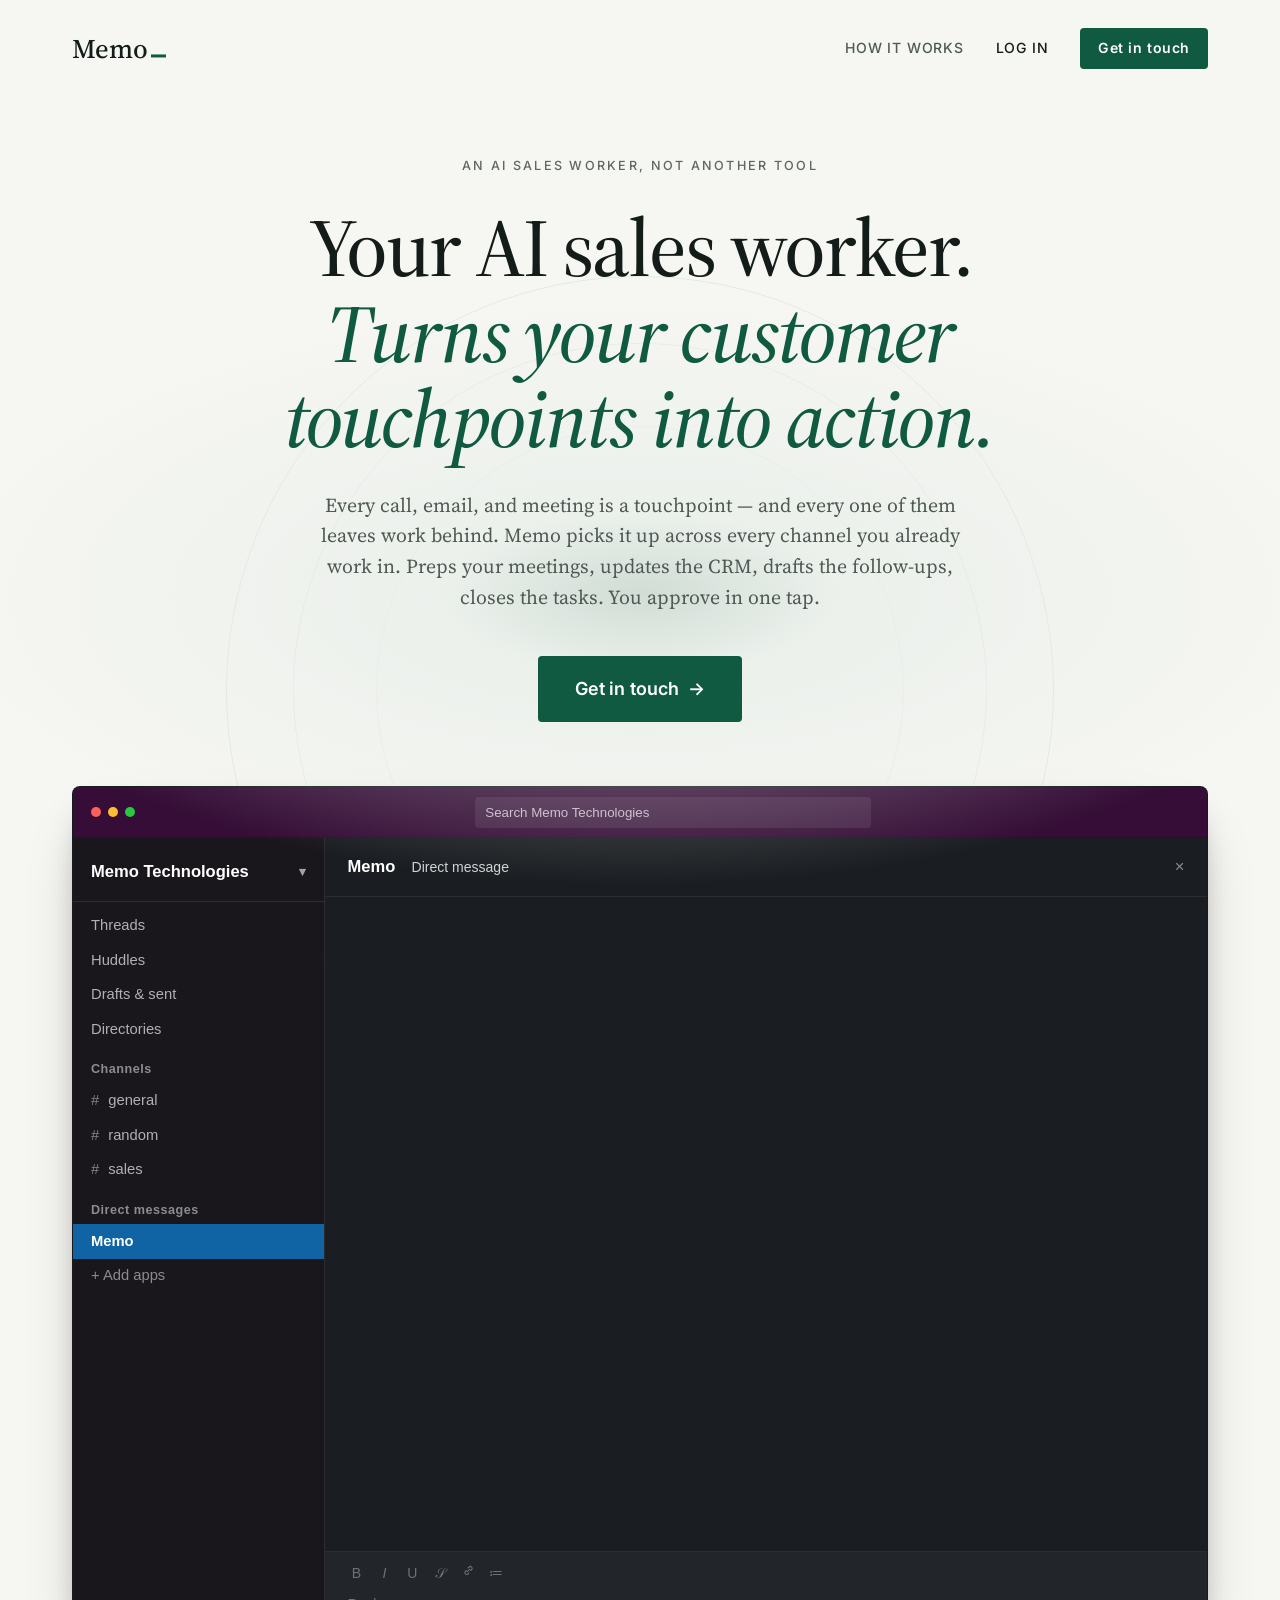
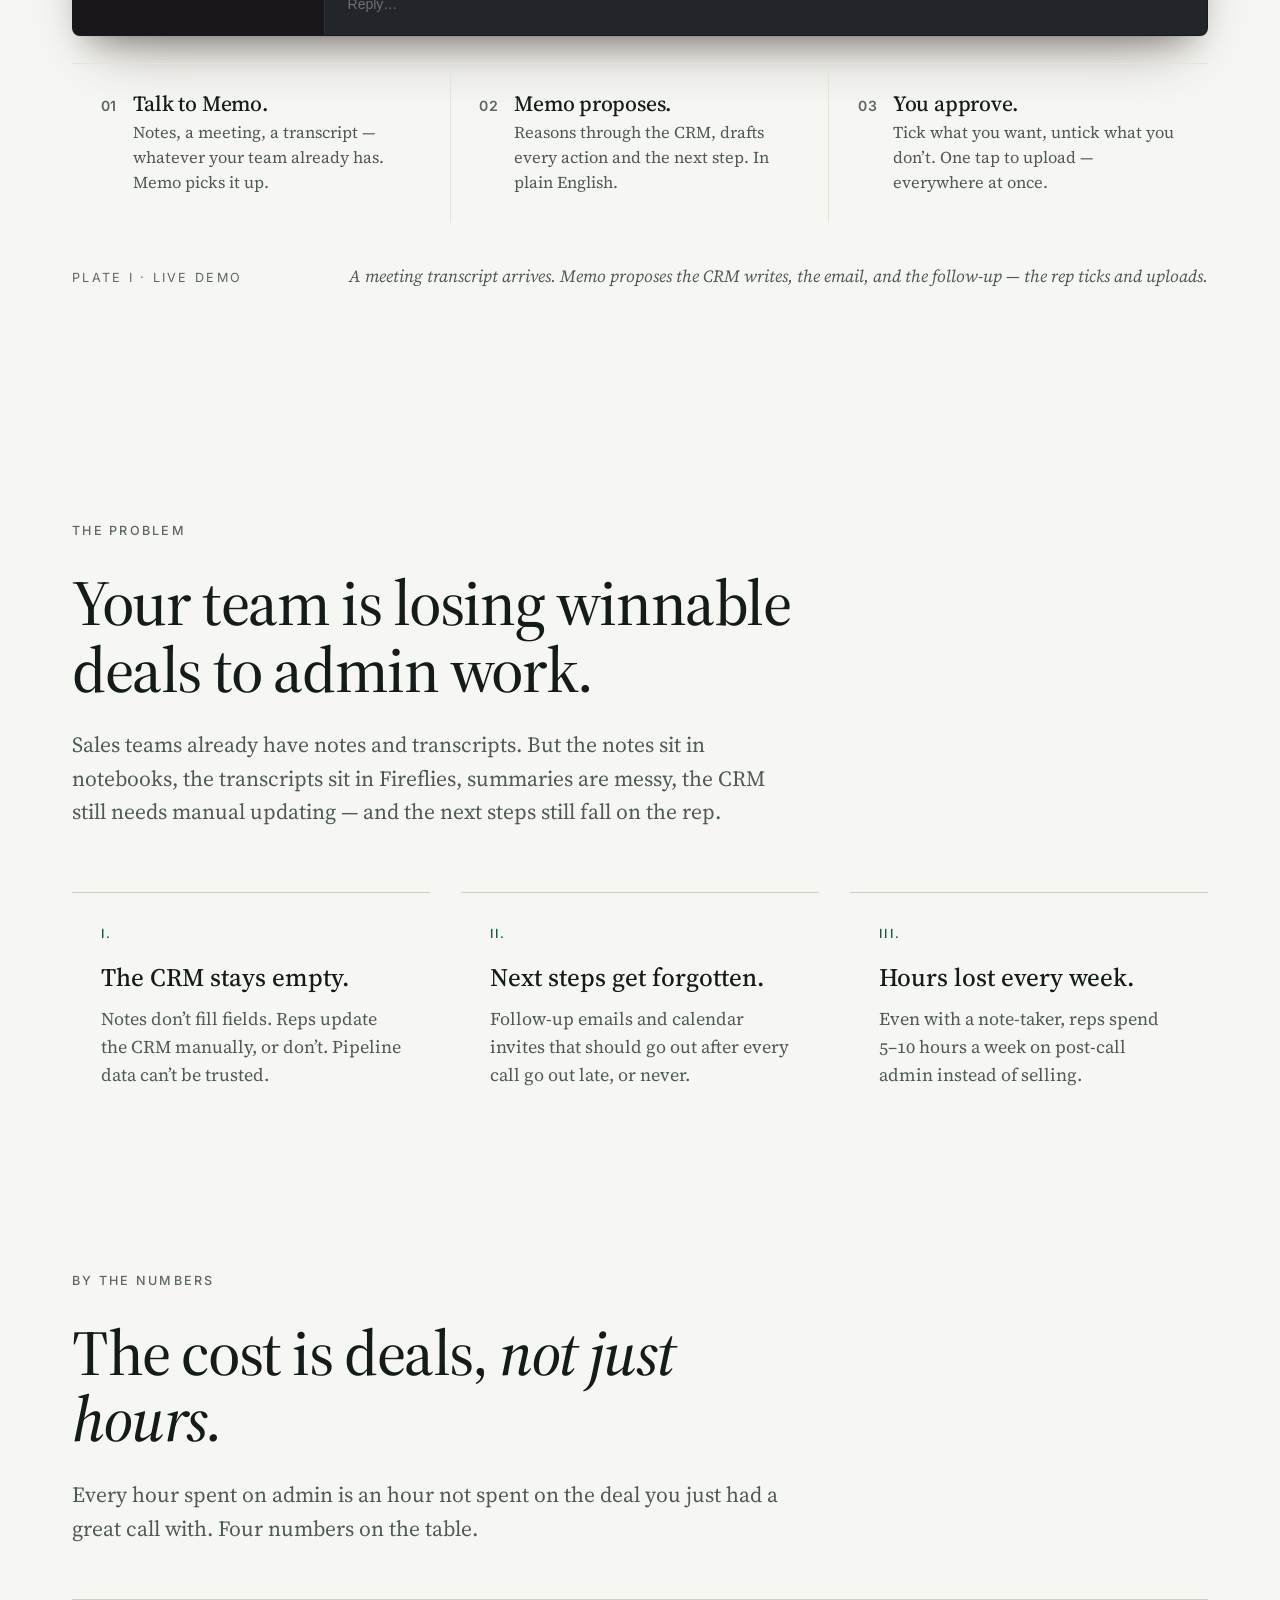
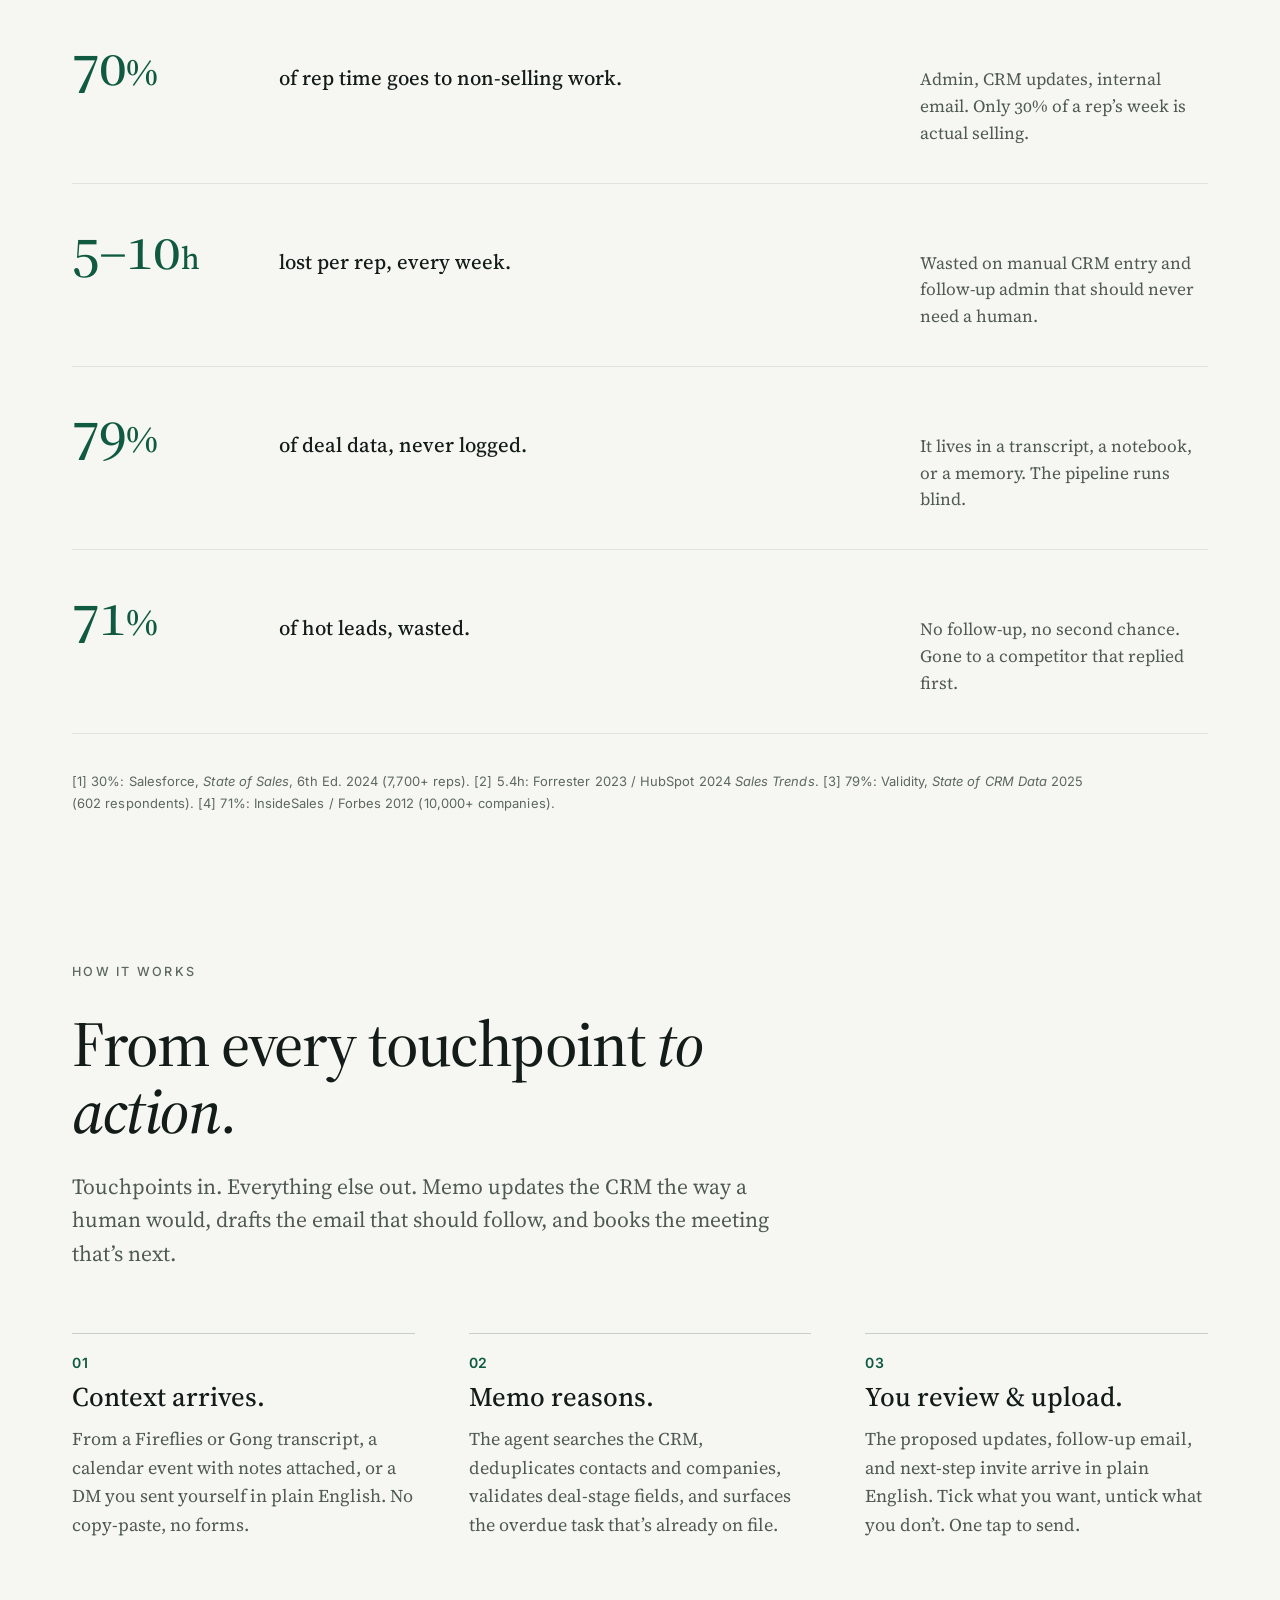
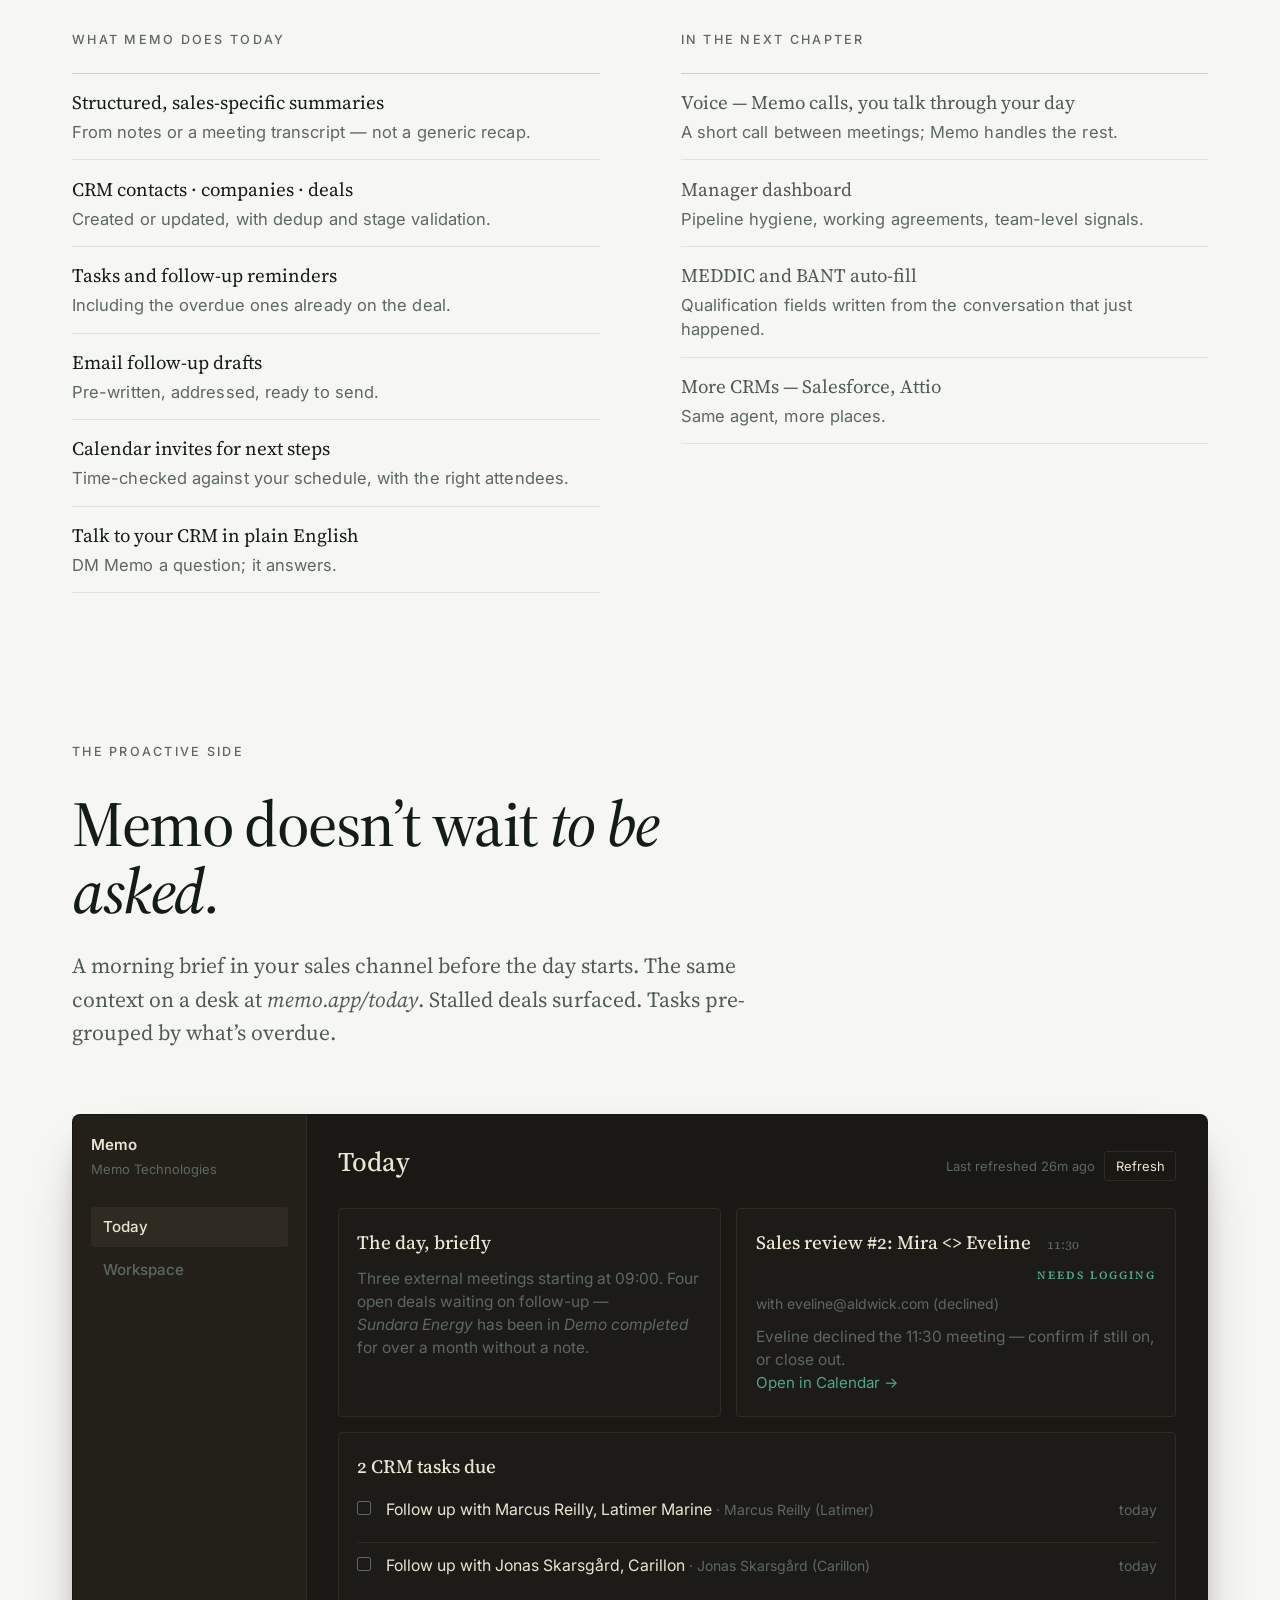
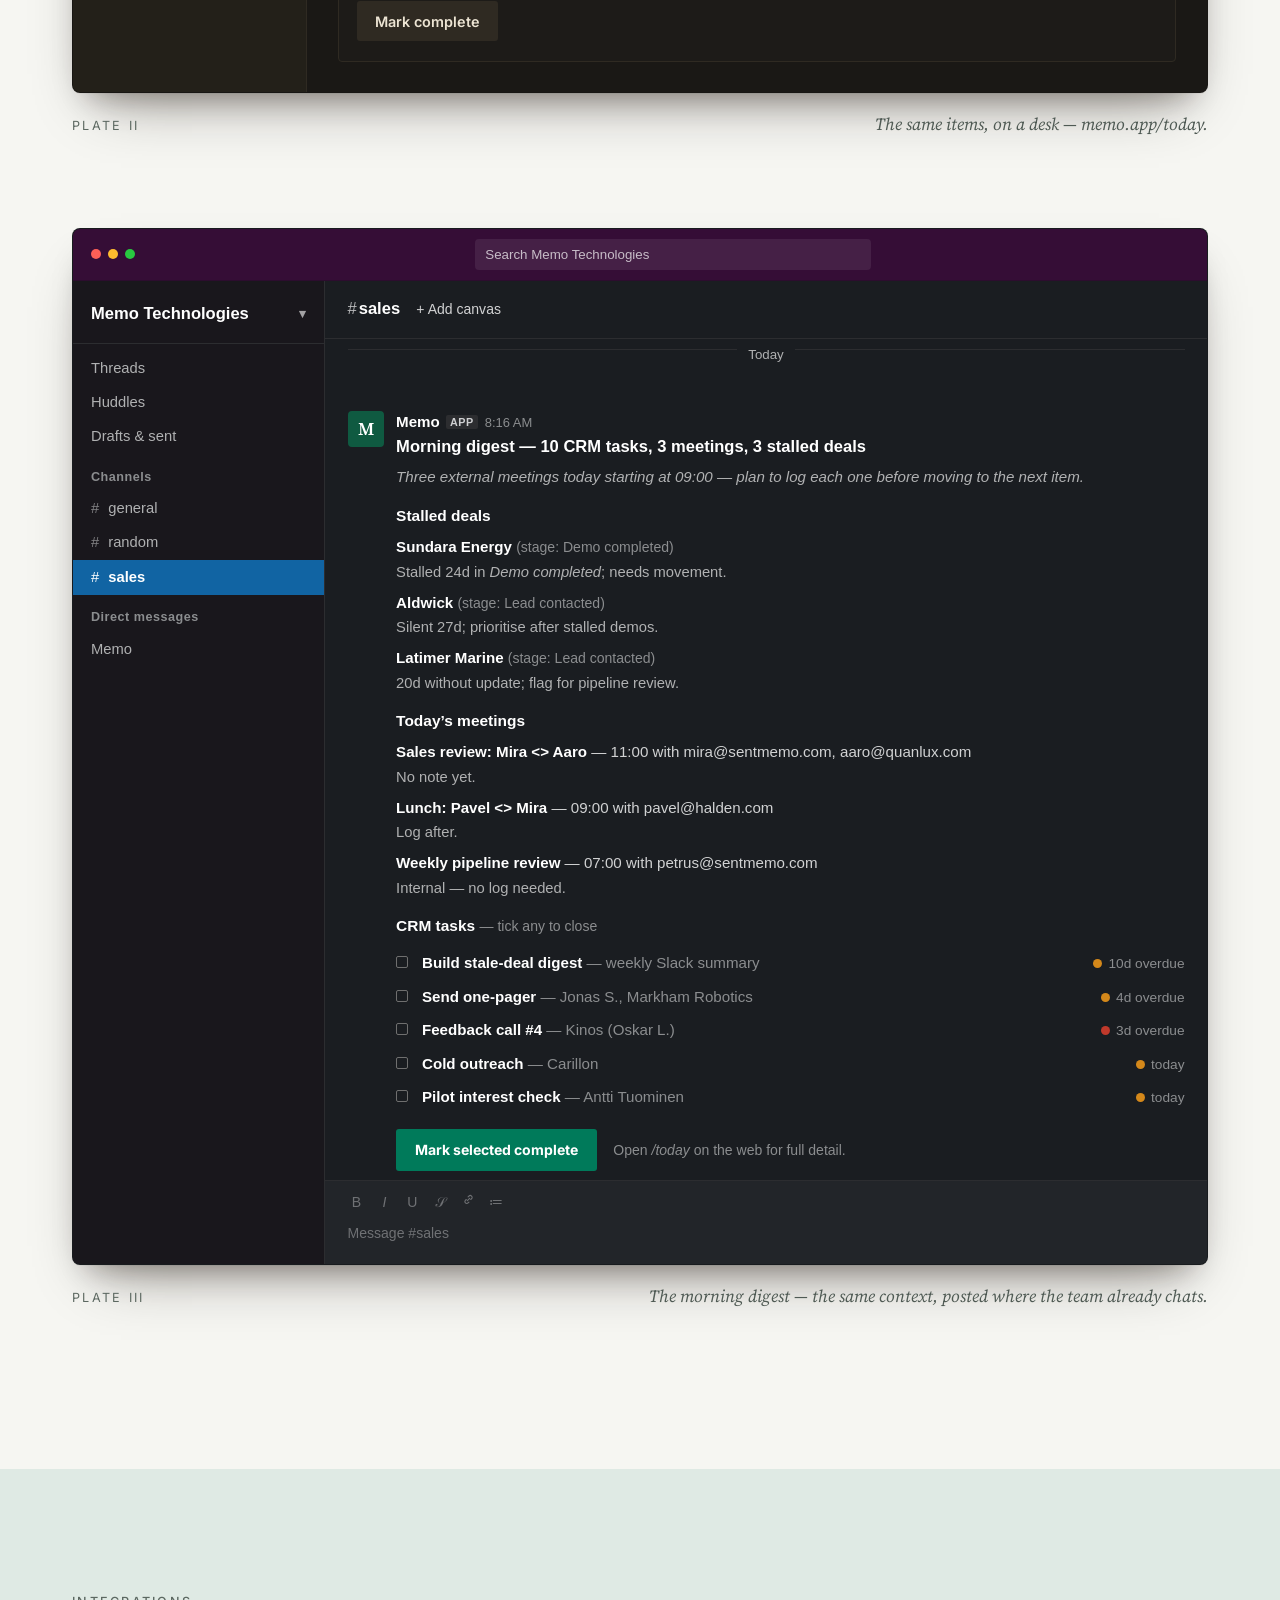
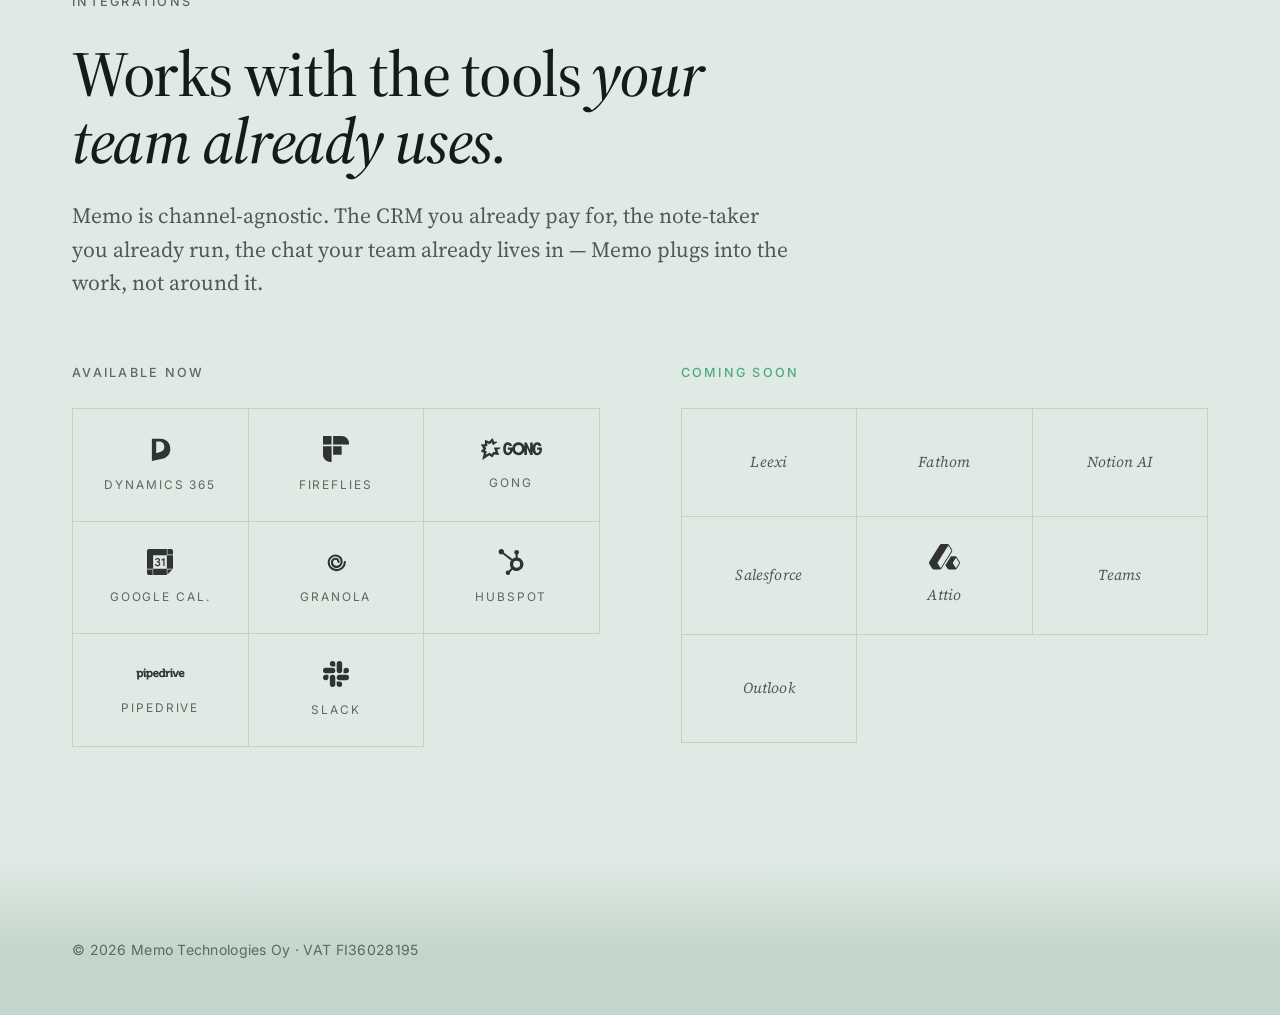
==== commit 0ed36618: "Drop pricing from the landing page Removes the three-tier pricing section, the Pricing nav link, and" ====
--- a/index.html
+++ b/index.html
@@ -57,33 +57,7 @@
         "operatingSystem": "Web, Slack",
         "description": "An AI sales worker that turns your customer touchpoints into action — CRM updates, drafted follow-ups, and the next steps that should follow. Works with HubSpot, Pipedrive, Slack, and meeting note-takers like Fireflies, Gong, and Granola.",
         "url": "https://sentmemo.com/",
-        "publisher": { "@id": "https://sentmemo.com/#organization" },
-        "offers": [
-          {
-            "@type": "Offer",
-            "name": "Starter",
-            "price": "49",
-            "priceCurrency": "EUR",
-            "priceSpecification": {
-              "@type": "UnitPriceSpecification",
-              "price": "49",
-              "priceCurrency": "EUR",
-              "unitText": "per seat per month"
-            }
-          },
-          {
-            "@type": "Offer",
-            "name": "Team",
-            "price": "89",
-            "priceCurrency": "EUR",
-            "priceSpecification": {
-              "@type": "UnitPriceSpecification",
-              "price": "89",
-              "priceCurrency": "EUR",
-              "unitText": "per seat per month"
-            }
-          }
-        ]
+        "publisher": { "@id": "https://sentmemo.com/#organization" }
       },
       {
         "@type": "WebPage",
@@ -106,7 +80,6 @@
       <a href="/" class="wordmark" aria-label="Memo home">Memo<span class="bar" aria-hidden="true"></span></a>
       <nav class="masthead-meta" aria-label="Primary">
         <a href="#how" class="nav">How it works</a>
-        <a href="#pricing" class="nav">Pricing</a>
         <a href="https://app.sentmemo.com" class="nav login">Log in</a>
         <a href="mailto:henri@sentmemo.com?subject=Memo" class="btn btn-primary btn-sm">Get in touch</a>
       </nav>
@@ -716,56 +689,6 @@
     </div>
   </section>
 
-  <!-- ── Pricing ────────────────────────────────────────────── -->
-  <section class="bay" id="pricing" style="padding-top: 0;">
-    <div class="container">
-      <div class="smallcaps section-eyebrow">Pricing</div>
-      <h2 class="head">Simple, per-seat. <em>Pays for itself.</em></h2>
-      <p class="lede">
-        One rep&rsquo;s admin time saved pays for Memo many times over.
-      </p>
-
-      <div class="pricing">
-        <article class="tier">
-          <div class="tier-eyebrow">Starter</div>
-          <div class="price">€49</div>
-          <div class="per">per seat / month</div>
-          <p class="tier-tagline">Your AI sales worker. Hands off the admin so you can stay in the conversation.</p>
-          <ul>
-            <li>Preps you before every call &mdash; briefs you in Slack with who they are, open deals, last conversation, suggested talking points</li>
-            <li>Captures the meeting for you &mdash; DM your notes in plain English, or let Fireflies, Gong, Granola, or your calendar feed straight in</li>
-            <li>Updates the CRM in the background &mdash; contacts, companies, deals, notes, tasks in HubSpot or Pipedrive, done before you reach the next call</li>
-            <li>You stay in the driver&rsquo;s seat &mdash; every change is a one-tap approval; Memo proposes, you confirm</li>
-          </ul>
-        </article>
-        <article class="tier featured">
-          <div class="tier-eyebrow">Team</div>
-          <div class="price">€89</div>
-          <div class="per">per seat / month</div>
-          <p class="tier-tagline">A sales worker for every rep, plus an extra set of eyes on the pipeline.</p>
-          <ul>
-            <li>Everything in Starter</li>
-            <li>Moves deals forward when you&rsquo;re heads-down &mdash; surfaces stalled deals and untouched leads with a suggested next step, before the manager has to ask</li>
-            <li>Holds the team to its playbook &mdash; working agreements (&ldquo;log external meetings within 24h&rdquo;) posted to a shared channel with compliance tracking</li>
-            <li>Speaks your team&rsquo;s CRM dialect &mdash; custom field mapping and per-stage required fields, so every rep&rsquo;s data lands the same way</li>
-          </ul>
-        </article>
-        <article class="tier">
-          <div class="tier-eyebrow">Enterprise</div>
-          <div class="price" style="font-size: clamp(2rem, 3.4vw, 2.6rem);">Talk&nbsp;to&nbsp;us</div>
-          <div class="per">Annual or per-seat.</div>
-          <ul>
-            <li>Everything in Team</li>
-            <li>SSO &amp; admin controls</li>
-            <li>Custom integrations</li>
-            <li>Dedicated CSM</li>
-            <li>SLA guarantee</li>
-          </ul>
-        </article>
-      </div>
-    </div>
-  </section>
-
   <!-- ── Footer ─────────────────────────────────────────────── -->
   <footer class="colophon">
     <div class="container colophon-row">
--- a/sales.css
+++ b/sales.css
@@ -1203,95 +1203,15 @@
     }
     .iconcell.coming .name { color: var(--ink-soft); font-style: italic; text-transform: none; letter-spacing: 0.01em; font-size: 0.84rem; font-family: var(--serif); font-weight: 400; }
 
-    /* ── Pricing (editorial three-column) ─────────────────────── */
-    .pricing {
-      margin-top: 3.5rem;
-      border-top: 1px solid var(--rule);
-      display: grid;
-      grid-template-columns: 1fr;
-    }
-    @media (min-width: 56rem) {
-      .pricing { grid-template-columns: repeat(3, 1fr); }
-    }
-    .tier {
-      padding: 2.2rem 1.75rem 2.2rem 0;
-      border-bottom: 1px solid var(--rule);
-      display: flex;
-      flex-direction: column;
-      gap: 1rem;
-    }
-    @media (min-width: 56rem) {
-      .tier { padding: 2.5rem 2rem; border-right: 1px solid var(--rule); border-bottom: 0; }
-      .tier:first-child { padding-left: 0; }
-      .tier:last-child { border-right: 0; padding-right: 0; }
-    }
-    .tier .tier-eyebrow {
-      font-family: var(--sans);
-      font-size: 0.7rem;
-      letter-spacing: 0.18em;
-      text-transform: uppercase;
-      color: var(--ink-mute);
-      font-weight: 500;
-    }
-    .tier.featured .tier-eyebrow { color: var(--accent); }
-    .tier .price {
-      font-family: var(--serif);
-      font-weight: 500;
-      font-size: clamp(2.6rem, 4.5vw, 3.6rem);
-      line-height: 1;
-      letter-spacing: -0.022em;
-      color: var(--ink);
-    }
-    .tier .per {
-      font-family: var(--sans);
-      font-size: 0.86rem;
-      color: var(--ink-mute);
-    }
-    .tier .tier-tagline {
-      font-family: var(--serif);
-      font-size: 1rem;
-      line-height: 1.5;
-      color: var(--ink-soft);
-      max-width: 22rem;
-      margin-top: 0.2rem;
-    }
-    .tier ul {
-      list-style: none;
-      padding: 0;
-      margin-top: 0.5rem;
-      display: flex;
-      flex-direction: column;
-      gap: 0.6rem;
-    }
-    .tier ul li {
-      display: grid;
-      grid-template-columns: 1.1rem 1fr;
-      gap: 0.6rem;
-      align-items: baseline;
-      font-size: 0.98rem;
-      line-height: 1.45;
-      color: var(--ink-soft);
-    }
-    .tier ul li::before {
-      content: "+";
-      color: var(--accent);
-      font-size: 0.94rem;
-      font-weight: 500;
-      font-family: var(--sans);
-    }
-    .pricing-foot {
-      margin-top: 2.5rem;
-      font-style: italic;
-      color: var(--ink-soft);
-      font-size: 1.05rem;
-      max-width: 38rem;
-    }
-
     /* ── Footer ───────────────────────────────────────────────── */
     .colophon {
-      /* Carries the paper → paper-deep transition the closing section used to
-         provide, so the footer doesn't butt against the page with a hard edge. */
-      background: linear-gradient(180deg, var(--paper) 0%, var(--paper-deep) 60%);
+      /* Carries the transition the closing section used to provide, so the
+         footer doesn't butt against the page with a hard edge. Starts at
+         paper-warm to match the integrations section, which became the last
+         section on the page when pricing was dropped — starting at the lighter
+         `--paper` would jump up in tone before darkening again, drawing a seam
+         right where the gradient exists to hide one. */
+      background: linear-gradient(180deg, var(--paper-warm) 0%, var(--paper-deep) 60%);
       padding: clamp(3rem, 6vw, 4.5rem) 0 3rem;
       font-family: var(--sans);
       font-size: 0.78rem;
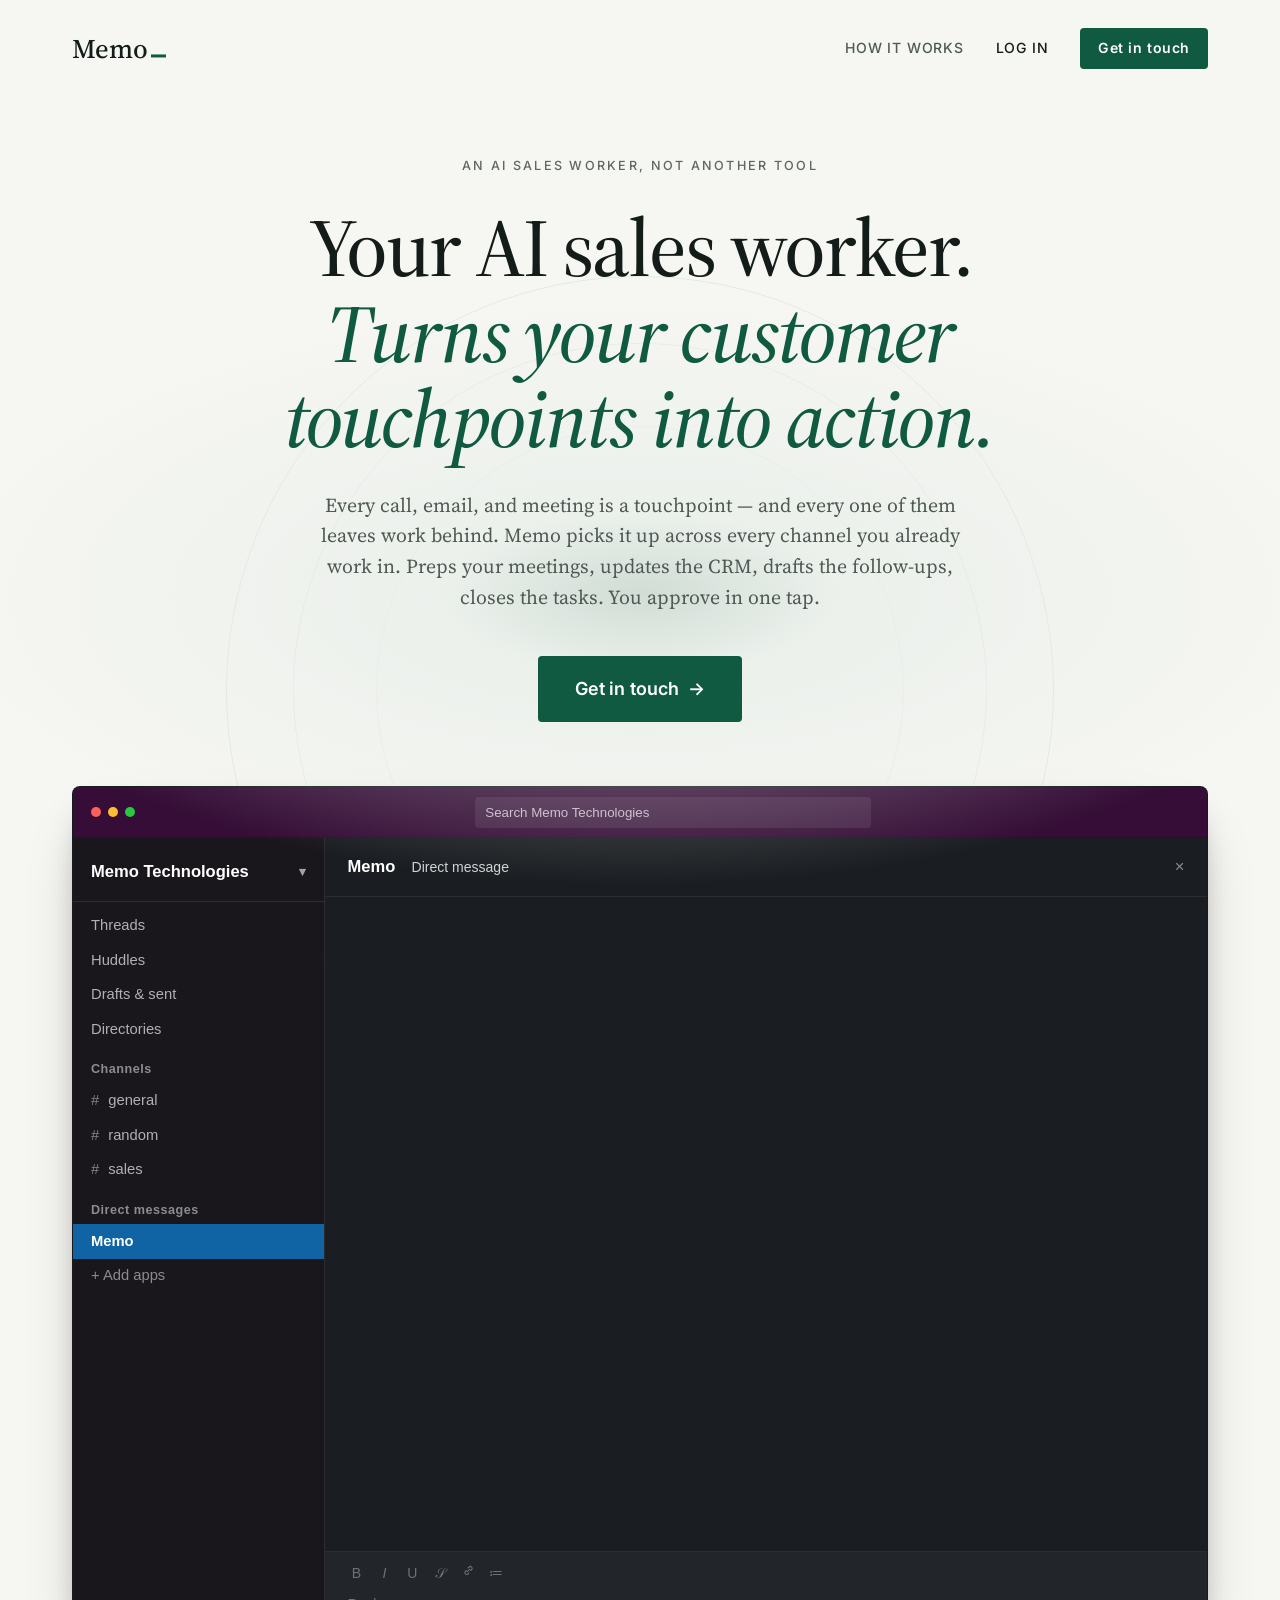
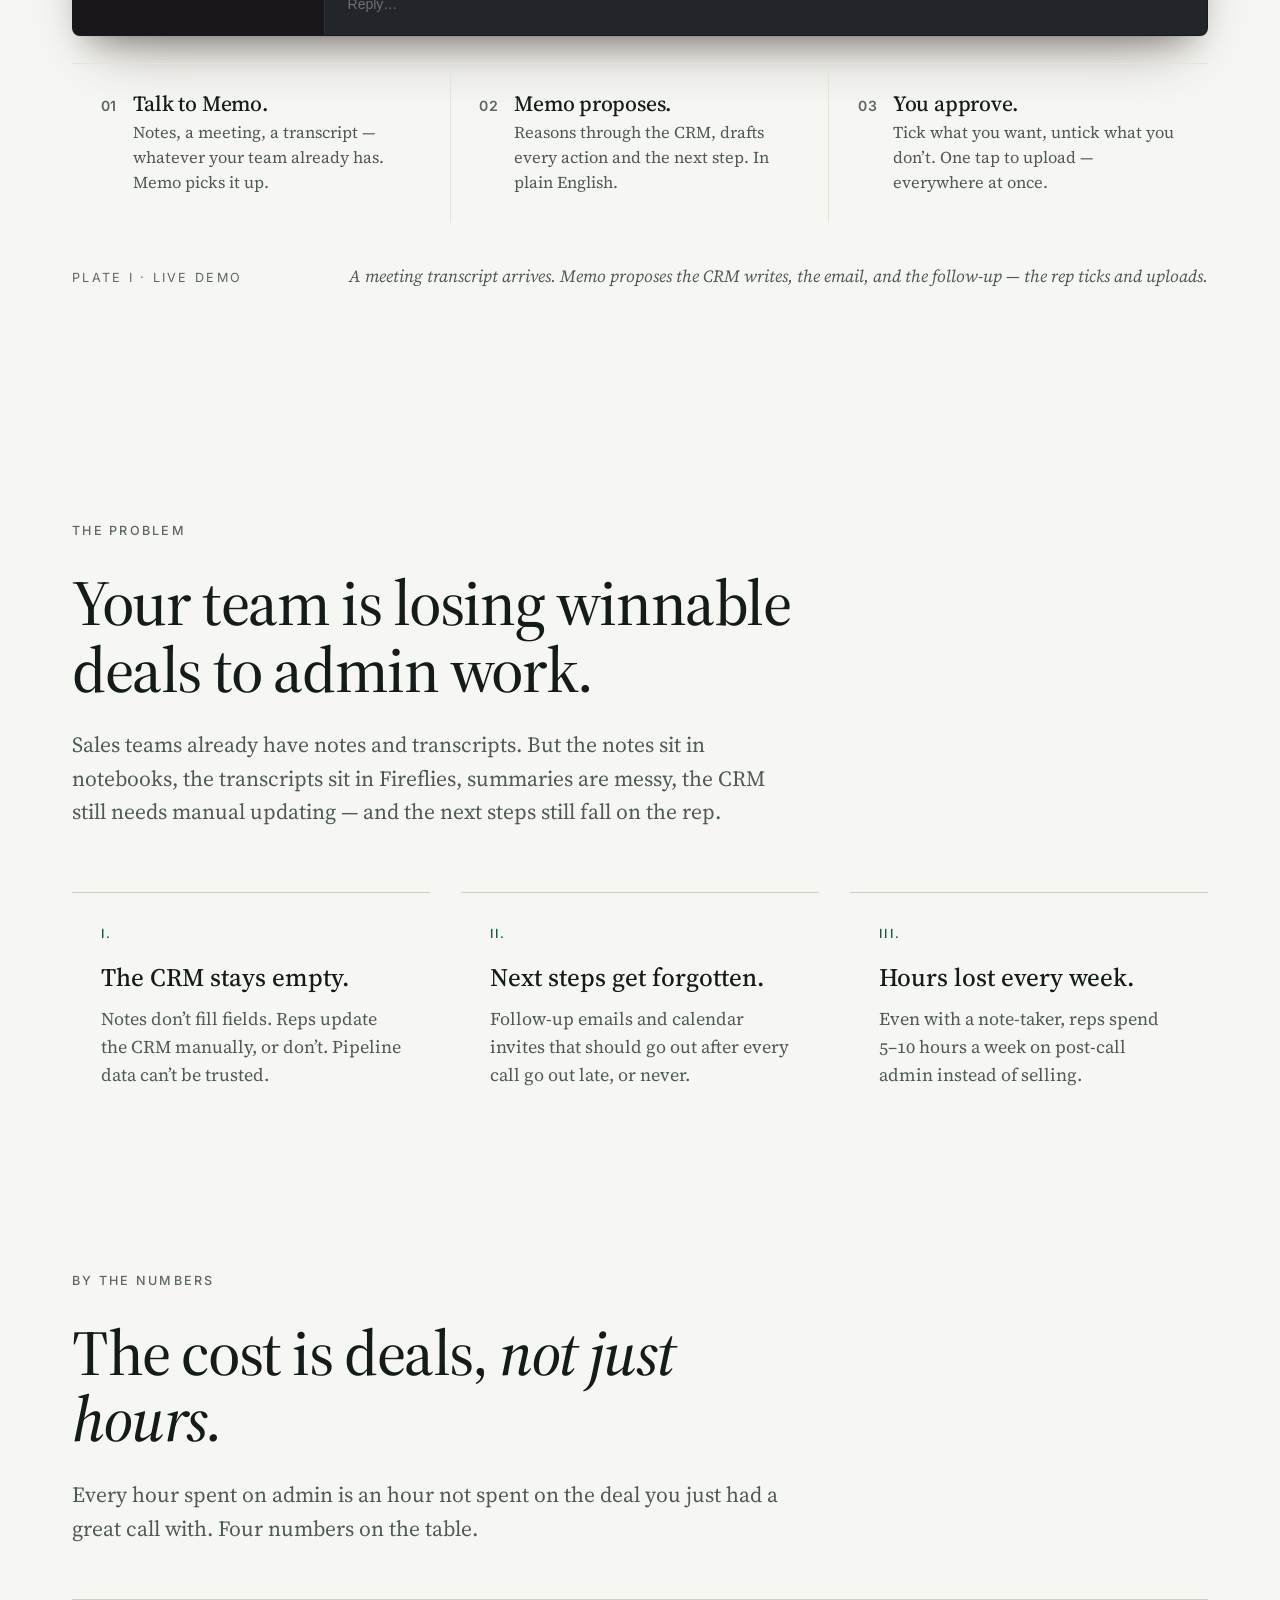
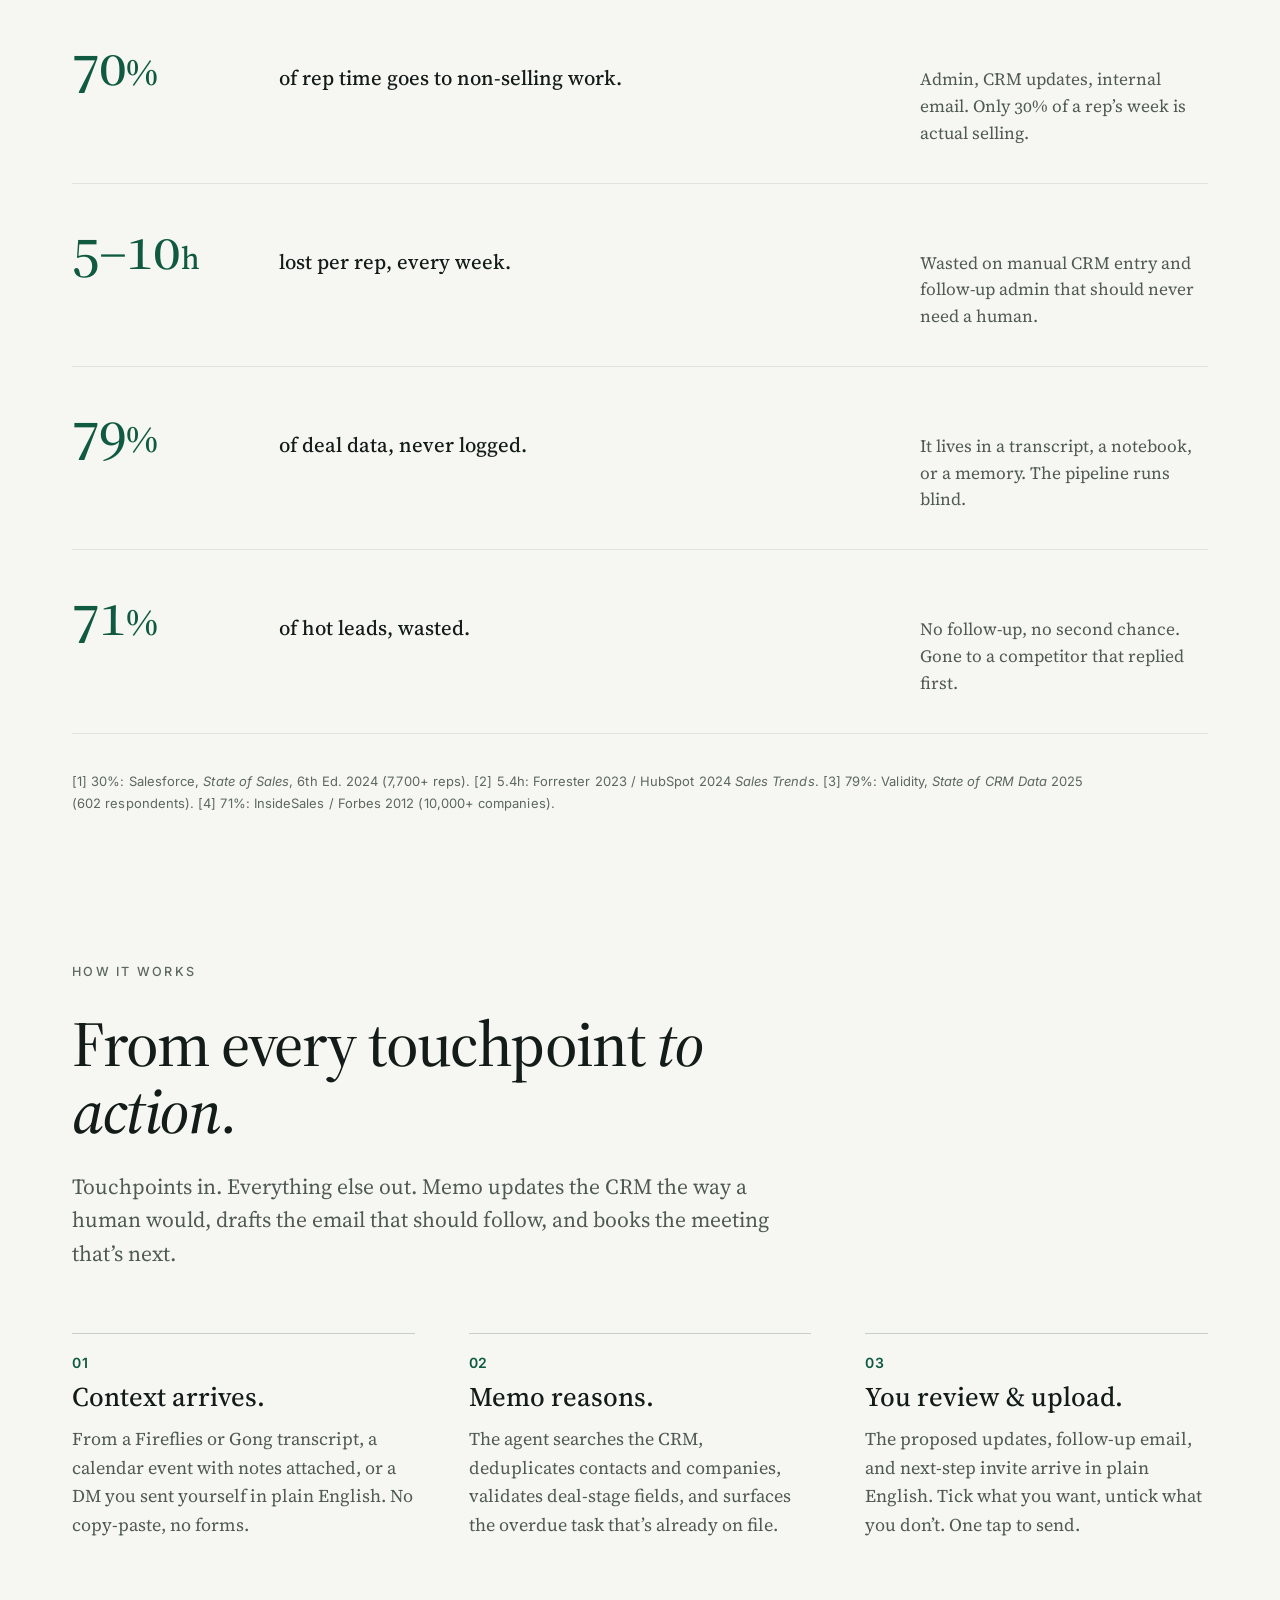
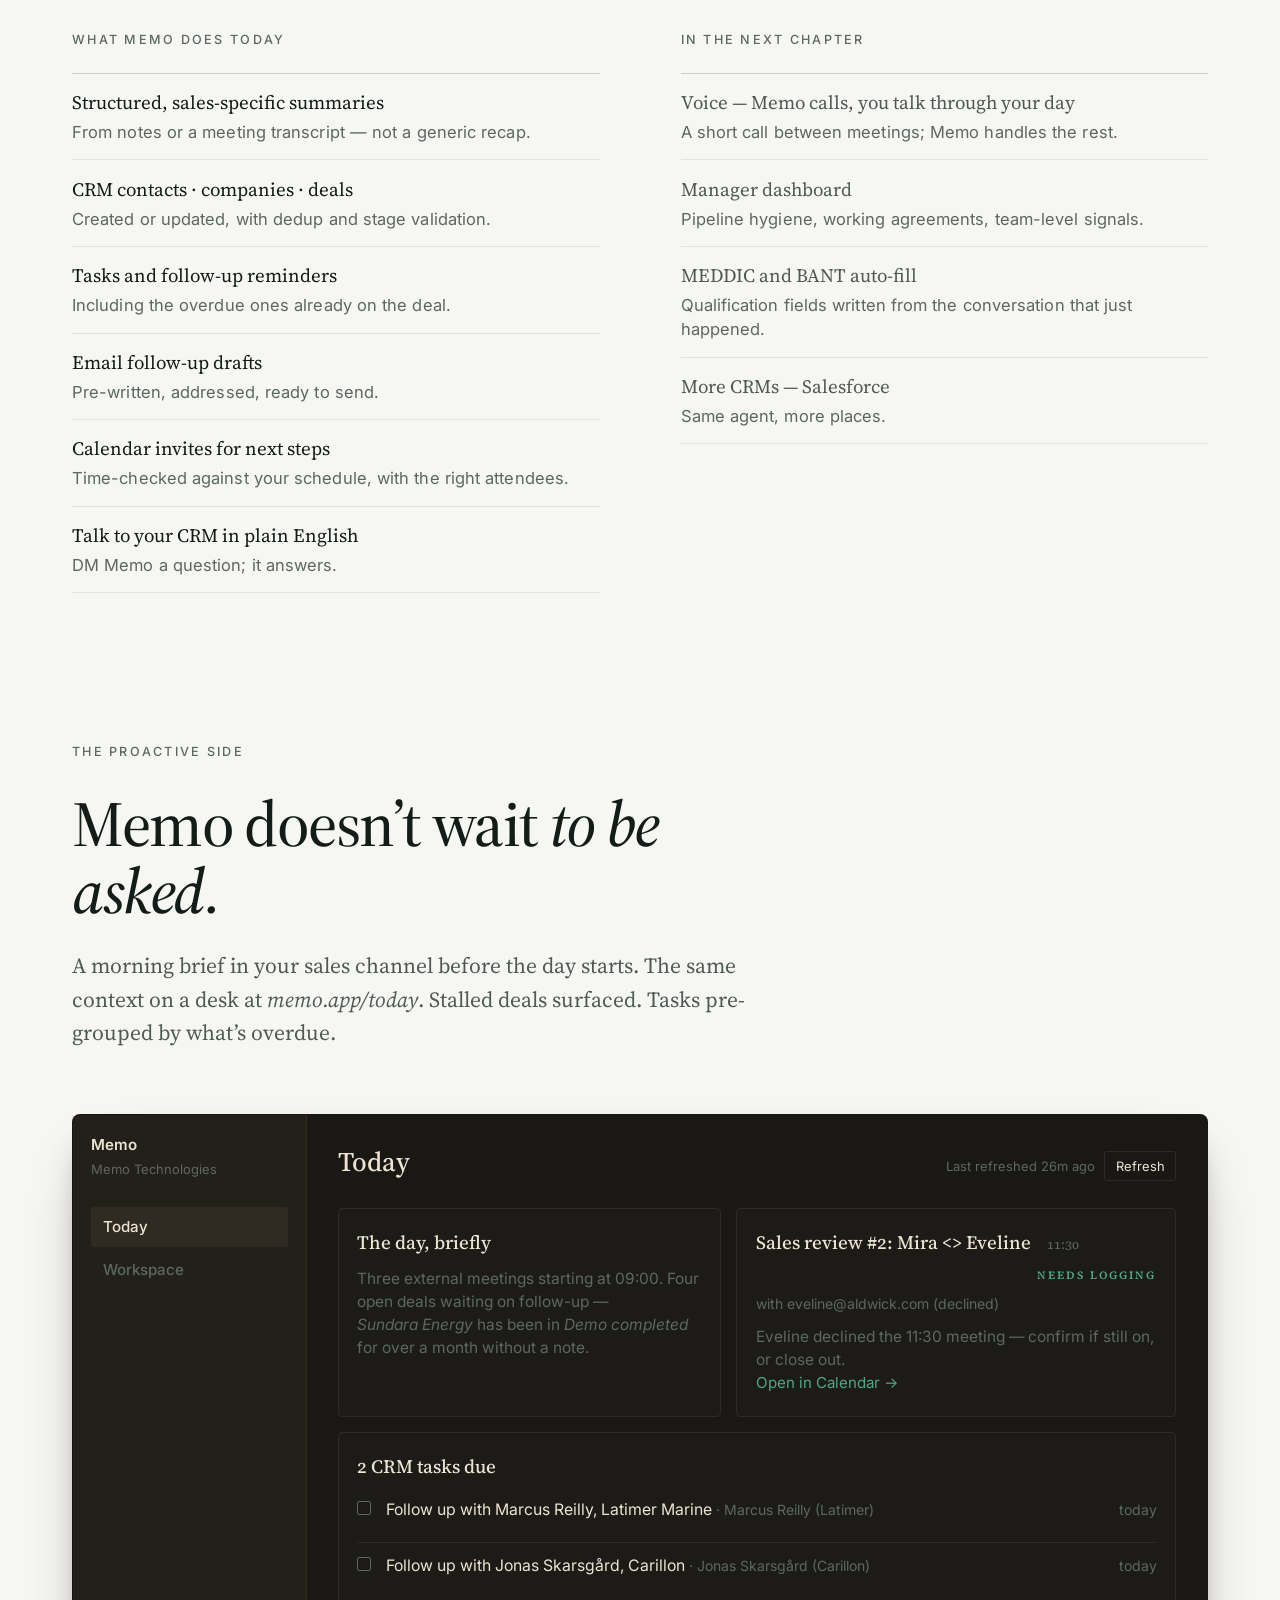
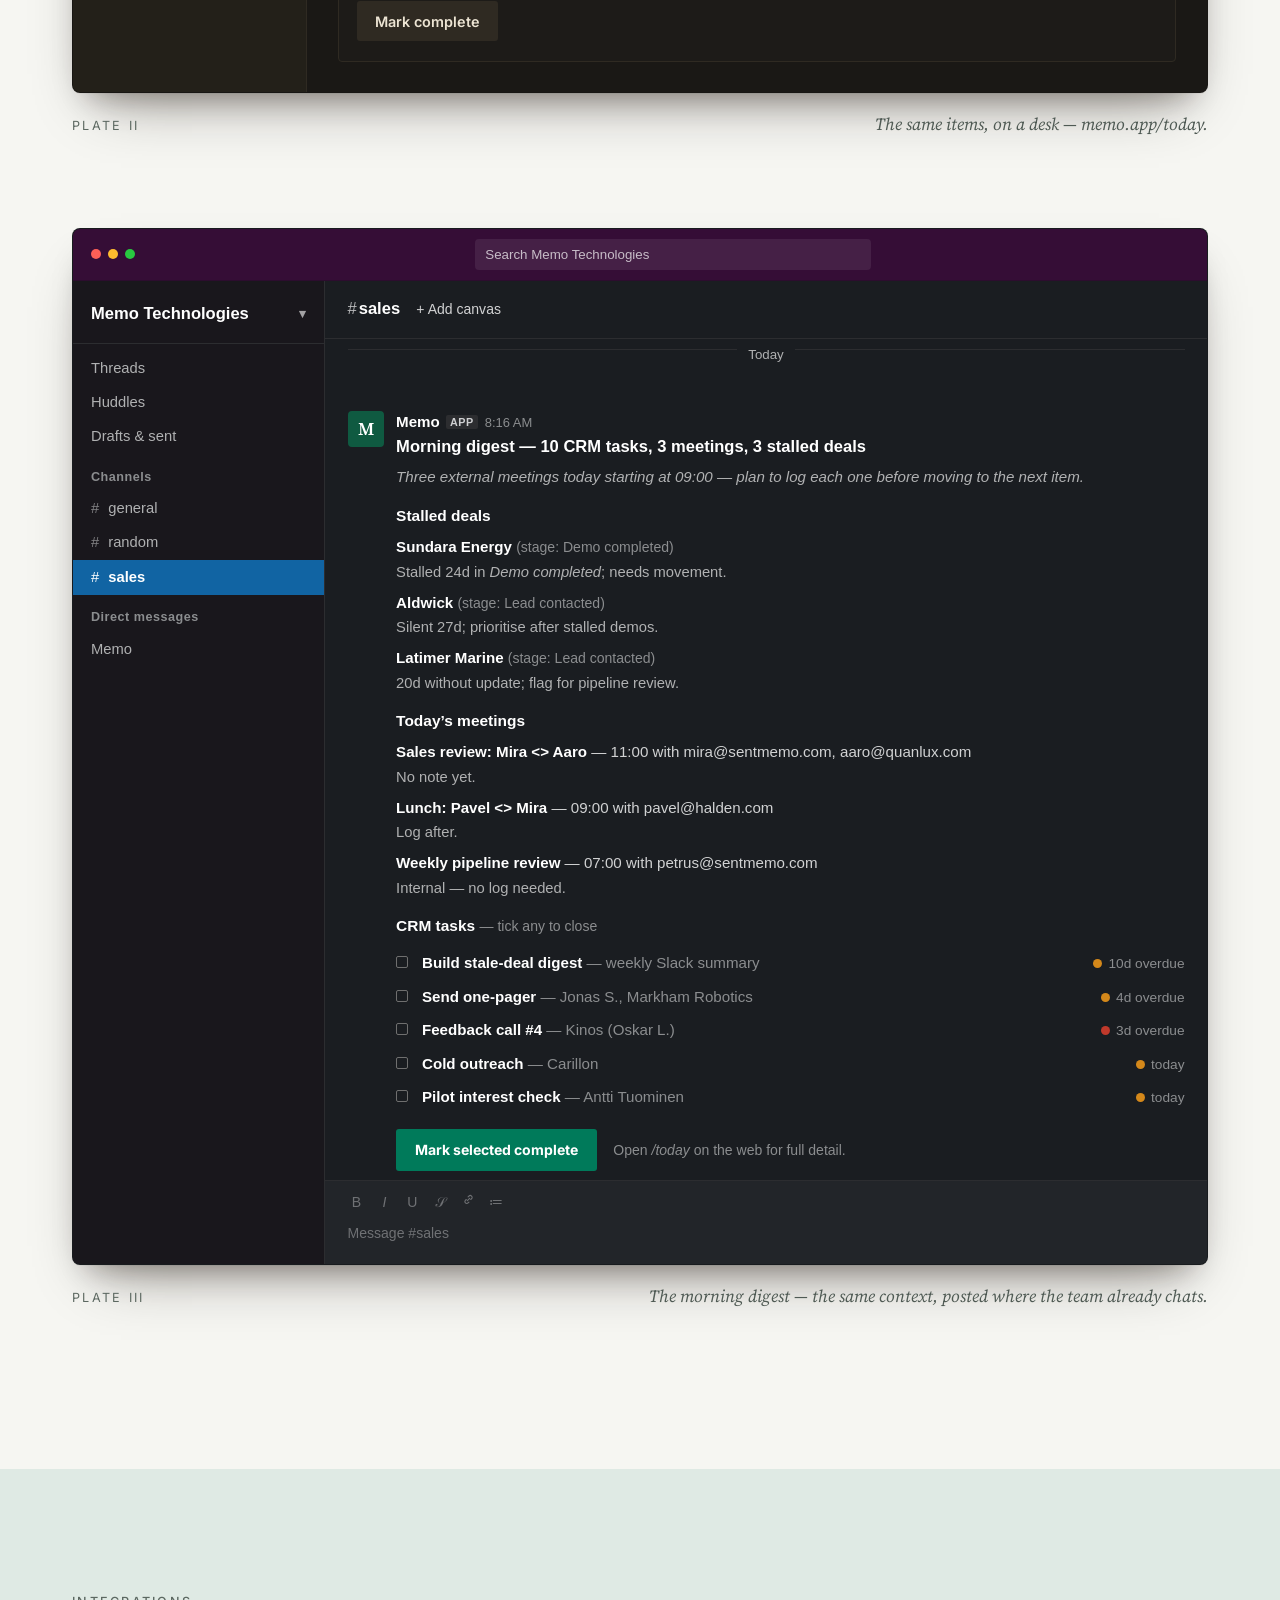
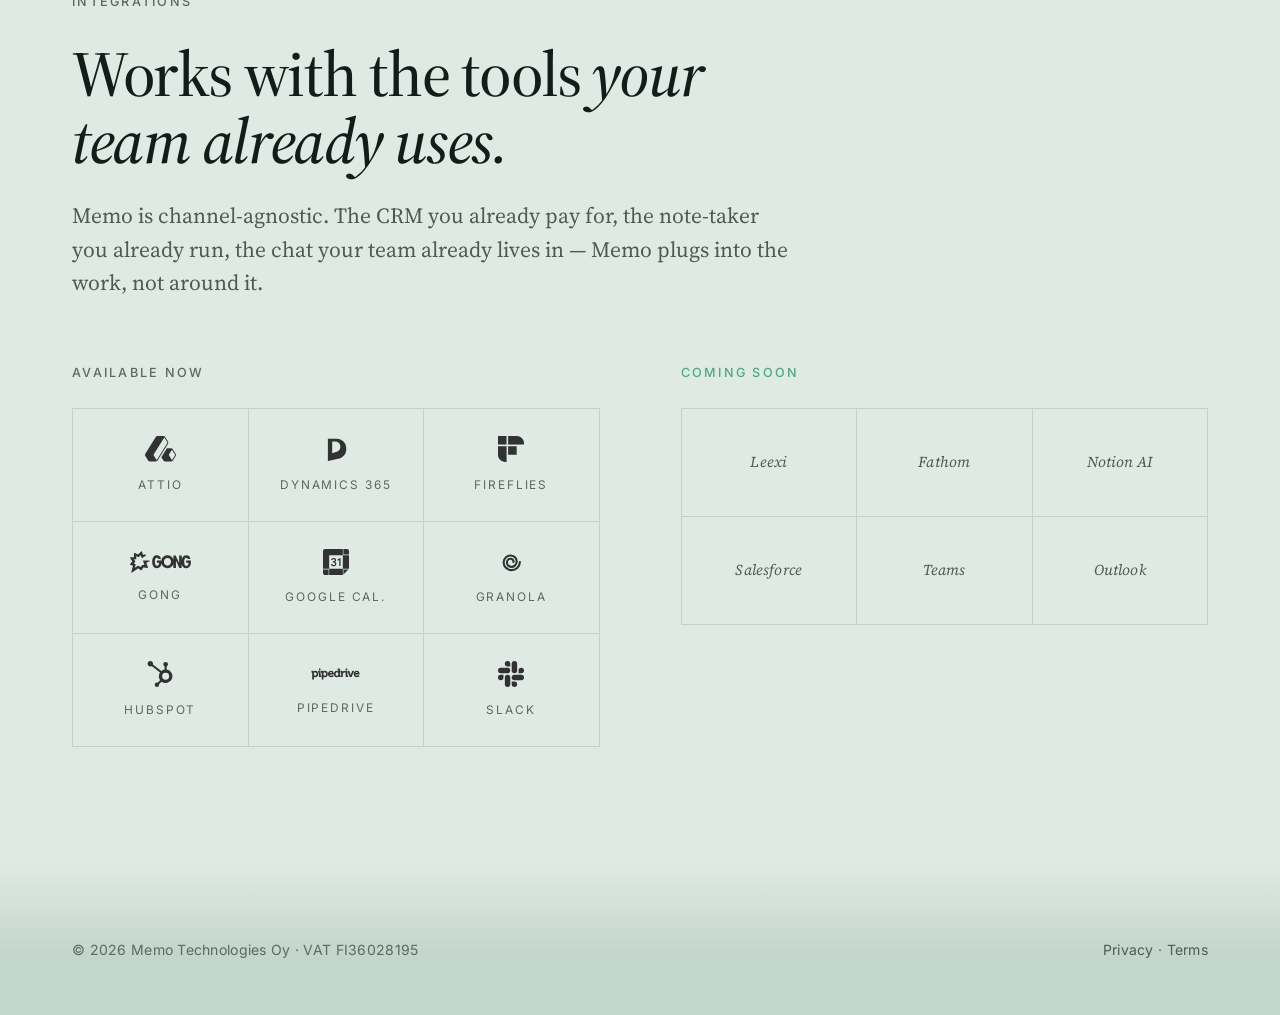
==== commit b433db7b: "Publish a Privacy Policy and Terms of Service; ship Attio The site had no legal pages at all — /priv" ====
--- a/index.html
+++ b/index.html
@@ -482,7 +482,7 @@
             <li>Voice &mdash; Memo calls, you talk through your day <span class="desc">A short call between meetings; Memo handles the rest.</span></li>
             <li>Manager dashboard <span class="desc">Pipeline hygiene, working agreements, team-level signals.</span></li>
             <li>MEDDIC and BANT auto-fill <span class="desc">Qualification fields written from the conversation that just happened.</span></li>
-            <li>More CRMs &mdash; Salesforce, Attio <span class="desc">Same agent, more places.</span></li>
+            <li>More CRMs &mdash; Salesforce <span class="desc">Same agent, more places.</span></li>
           </ul>
         </div>
       </div>
@@ -663,6 +663,7 @@
         <div>
           <h4>Available now</h4>
           <div class="iconrow">
+            <div class="iconcell"><img src="logos/attio.svg" alt="Attio"><span class="name">Attio</span></div>
             <div class="iconcell"><img src="logos/dynamics.svg" alt="Microsoft Dynamics 365"><span class="name">Dynamics&nbsp;365</span></div>
             <div class="iconcell"><img src="logos/fireflies.svg" alt="Fireflies"><span class="name">Fireflies</span></div>
             <div class="iconcell"><img src="logos/gong.svg" alt="Gong" class="wide"><span class="name">Gong</span></div>
@@ -680,7 +681,6 @@
             <div class="iconcell coming"><span class="name">Fathom</span></div>
             <div class="iconcell coming"><span class="name">Notion AI</span></div>
             <div class="iconcell coming"><span class="name">Salesforce</span></div>
-            <div class="iconcell coming"><img src="logos/attio.svg" alt="Attio"><span class="name">Attio</span></div>
             <div class="iconcell coming"><span class="name">Teams</span></div>
             <div class="iconcell coming"><span class="name">Outlook</span></div>
           </div>
@@ -693,6 +693,7 @@
   <footer class="colophon">
     <div class="container colophon-row">
       <span>&copy; 2026 Memo Technologies Oy &middot; VAT FI36028195</span>
+      <span class="colophon-legal"><a href="/privacy/">Privacy</a> &middot; <a href="/terms/">Terms</a></span>
     </div>
   </footer>
 
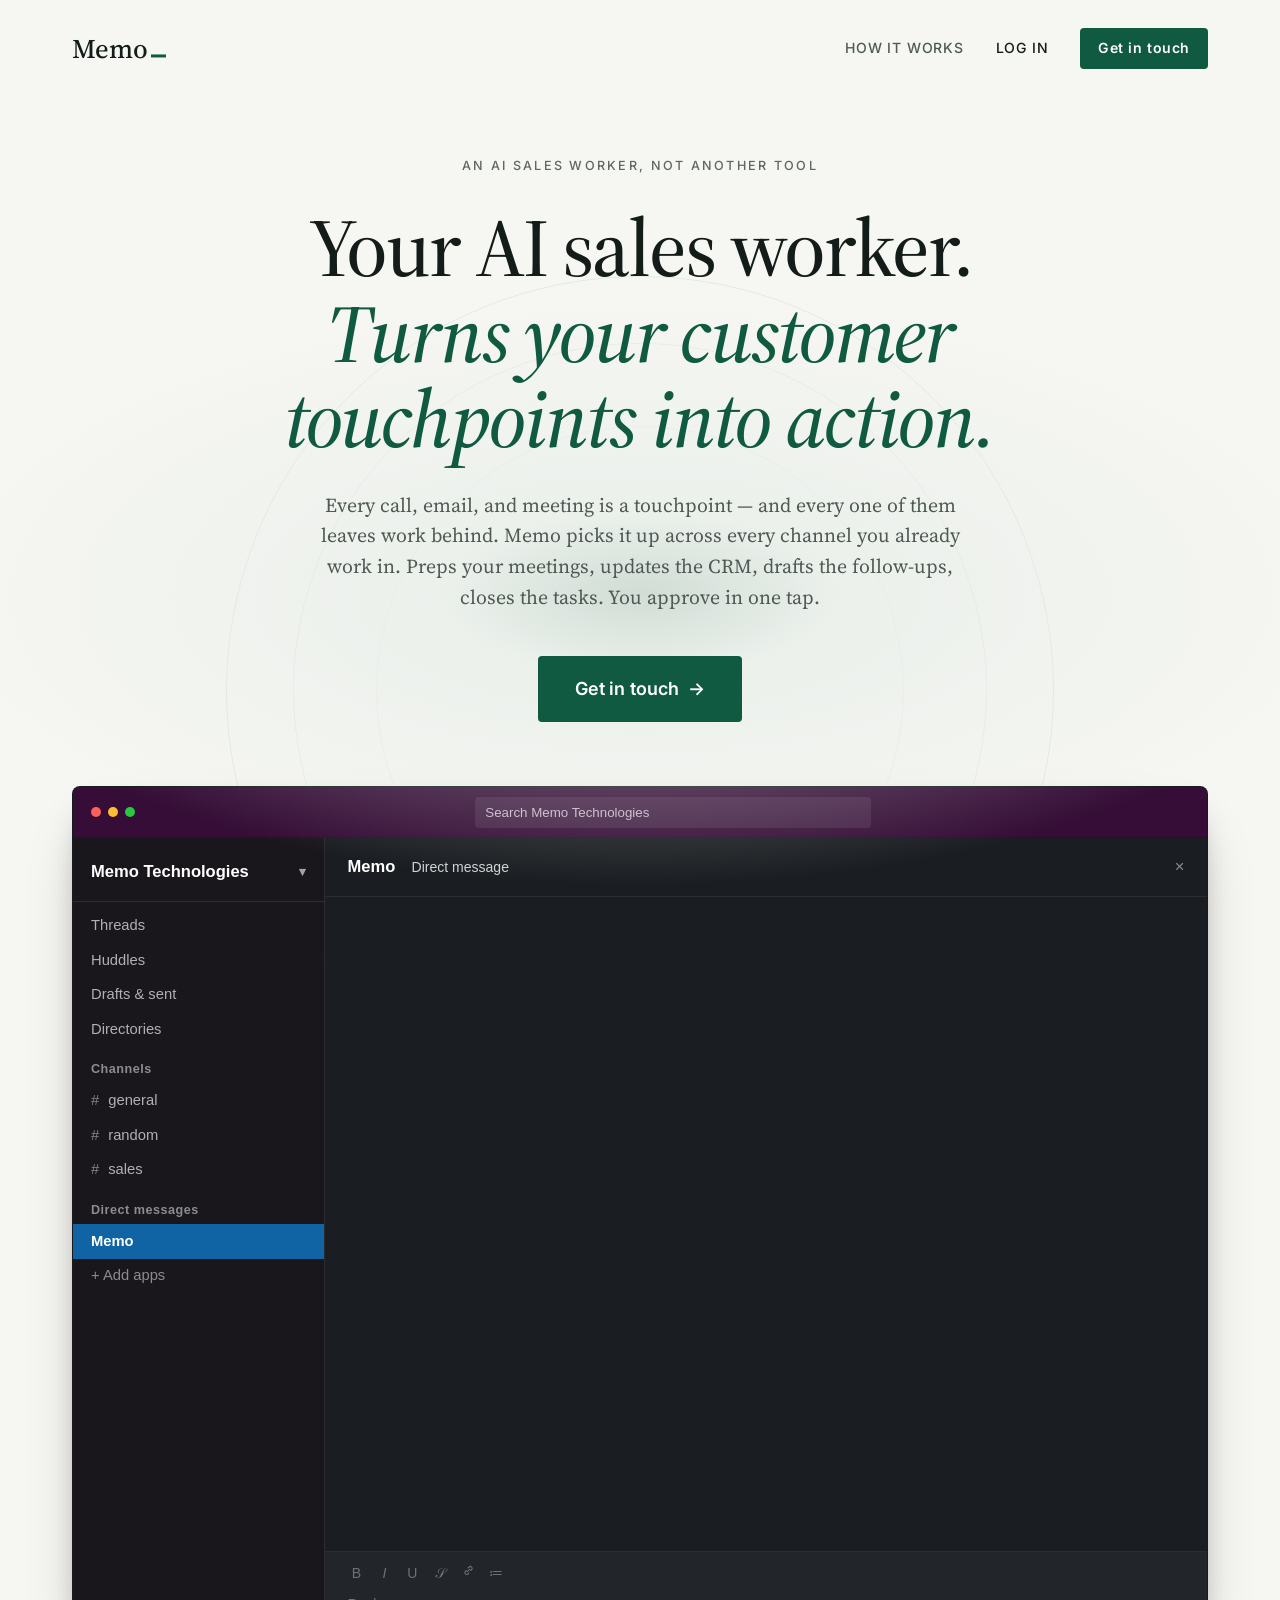
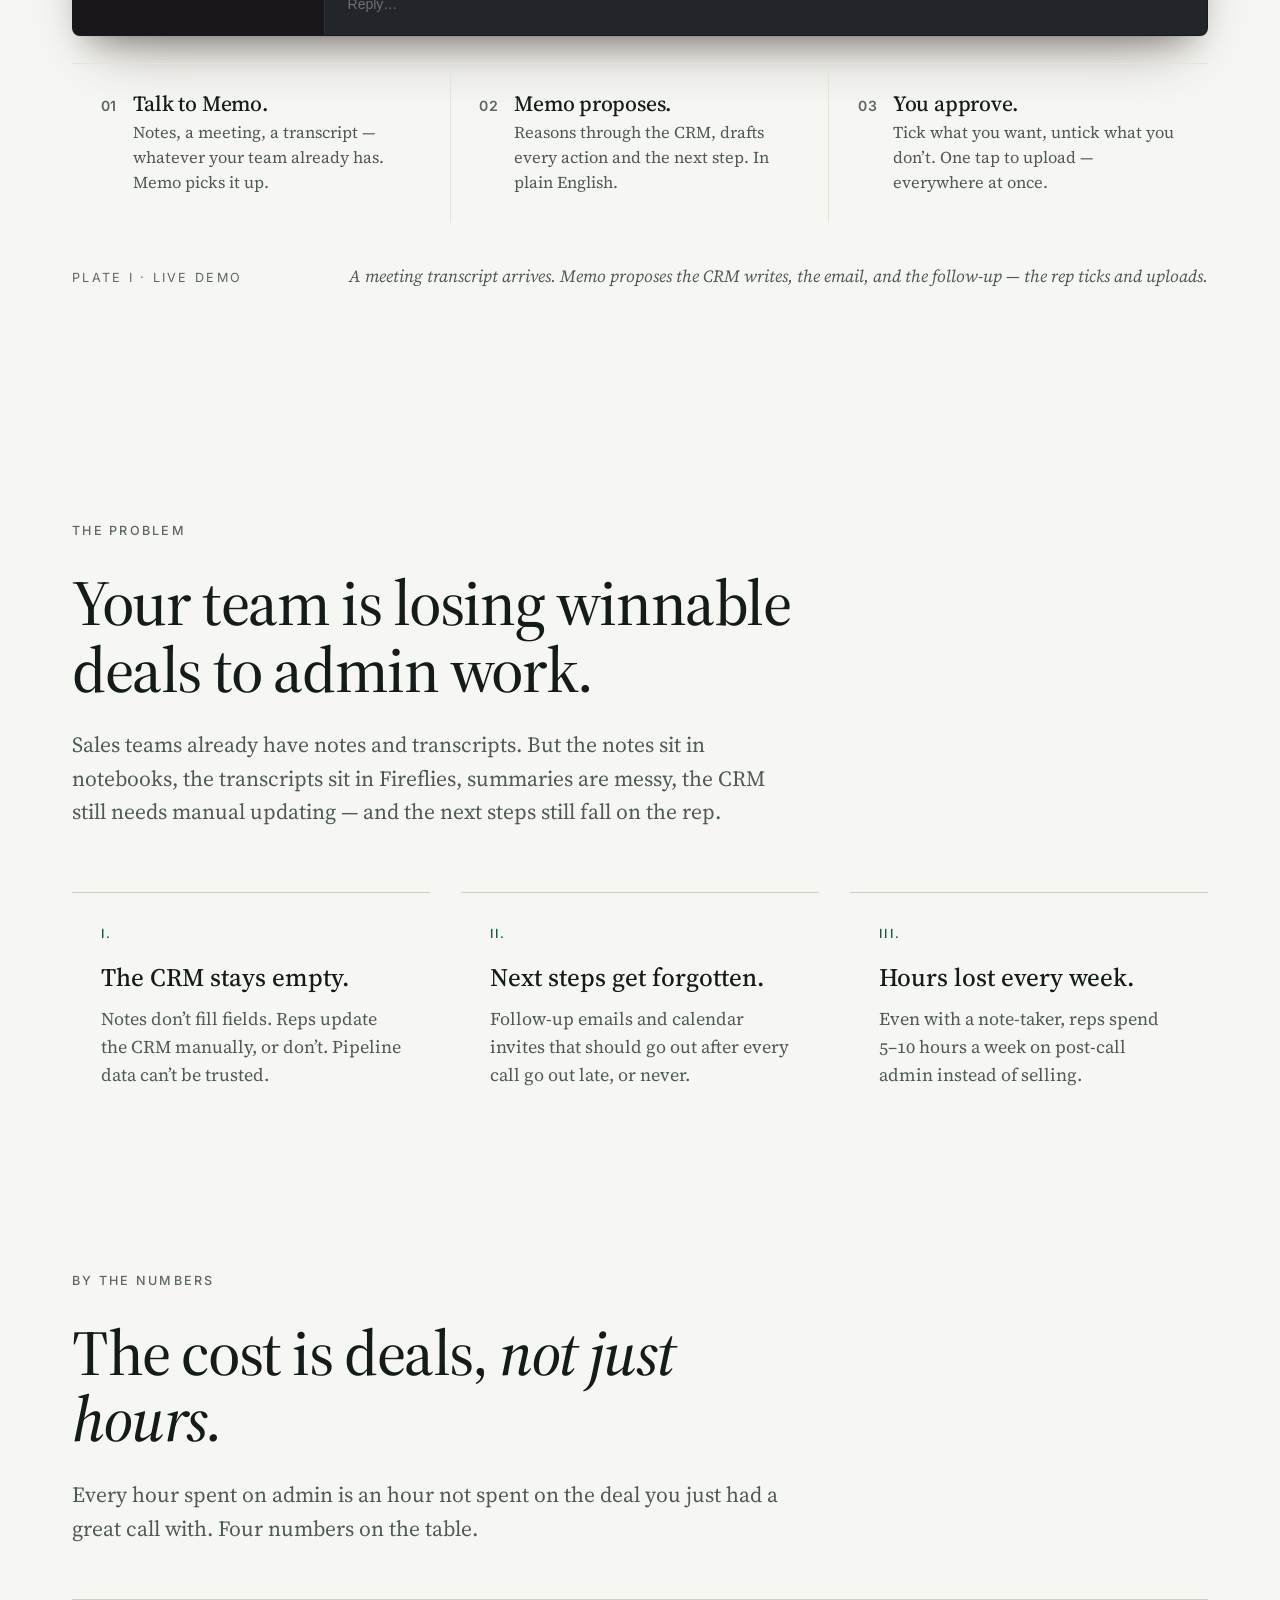
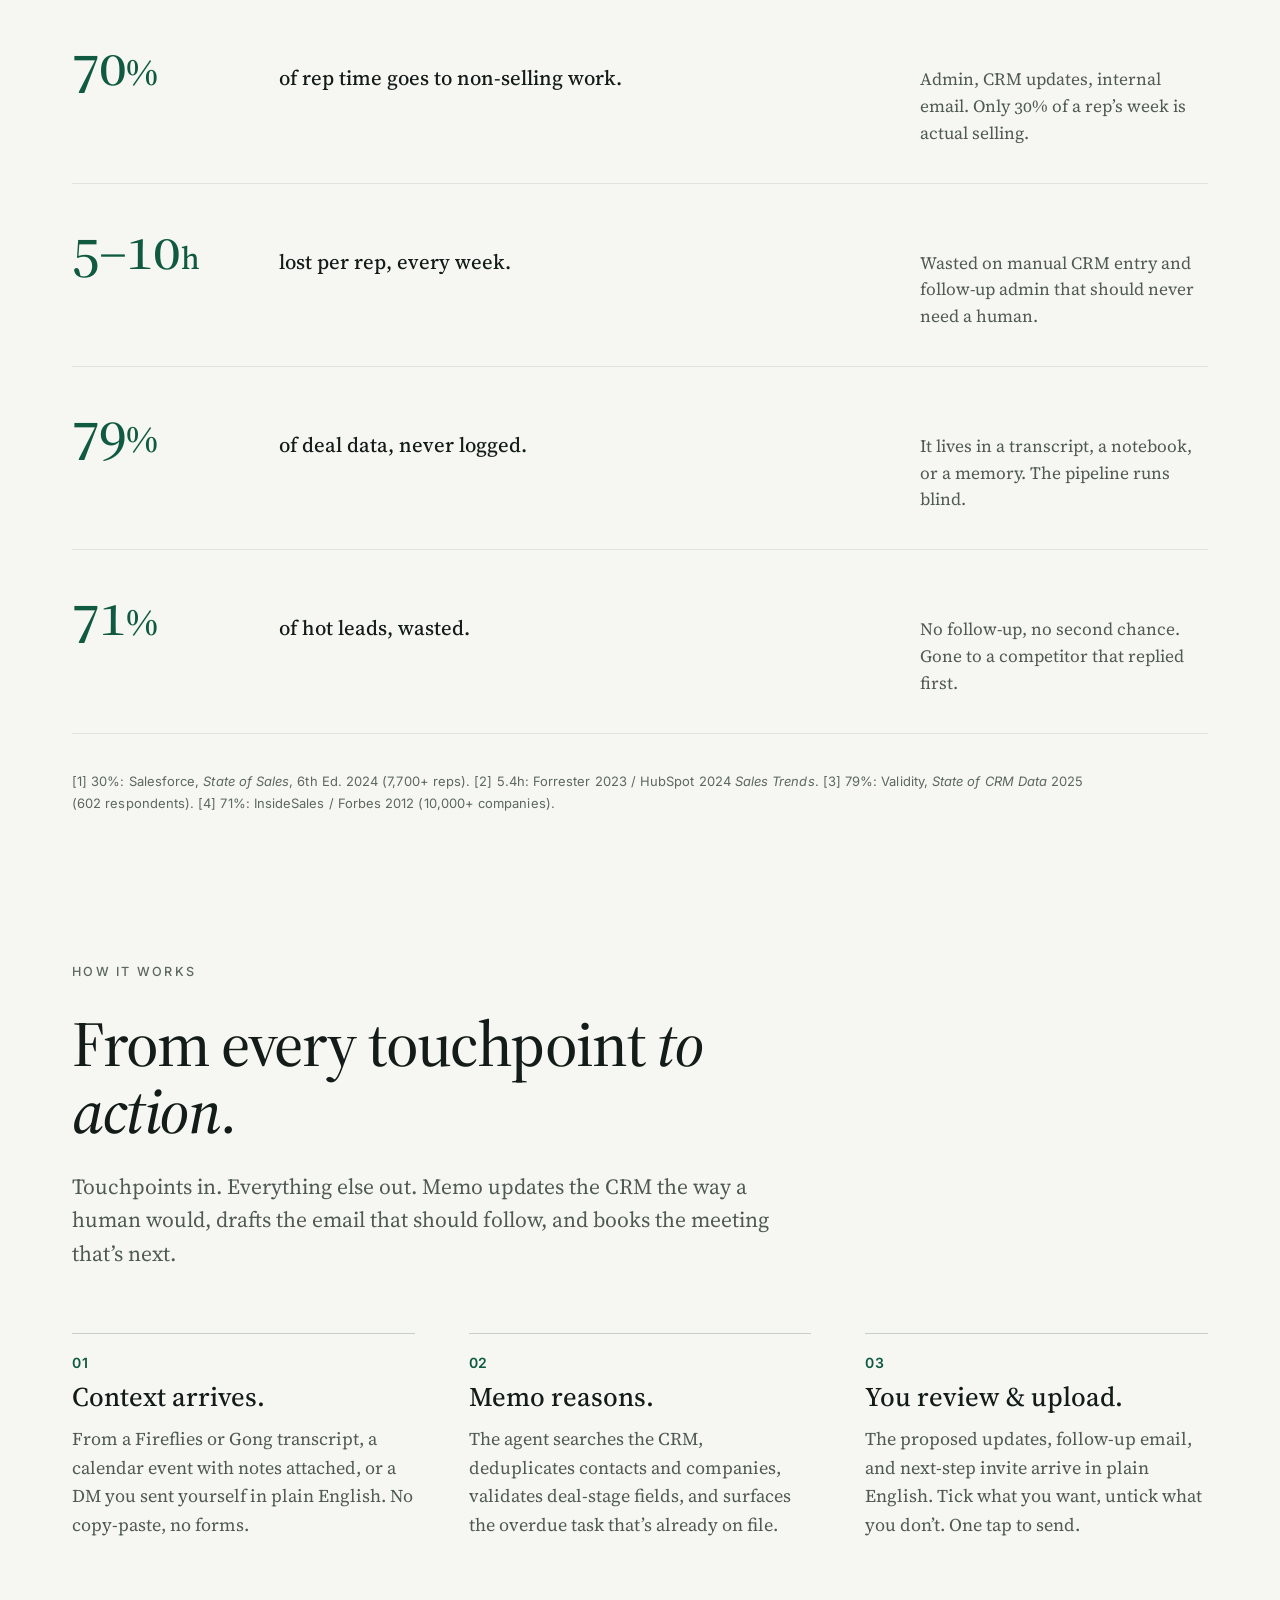
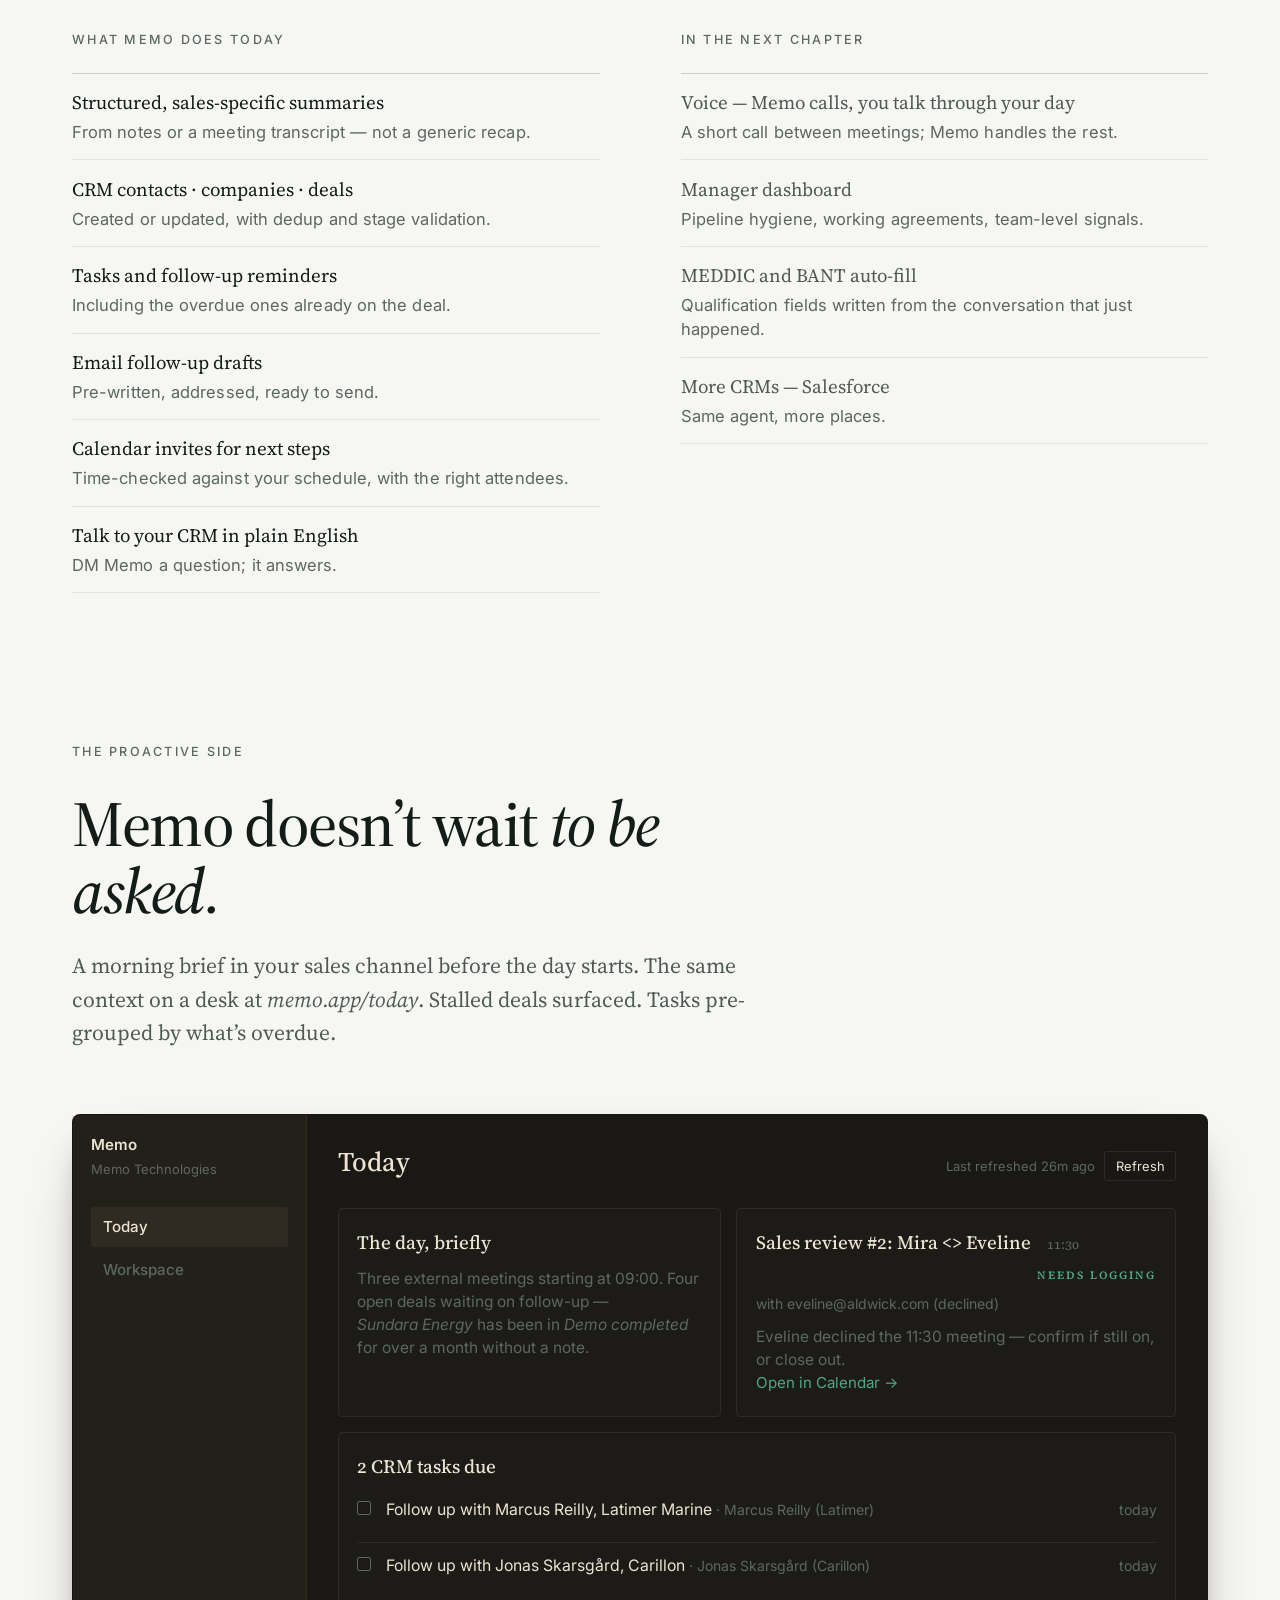
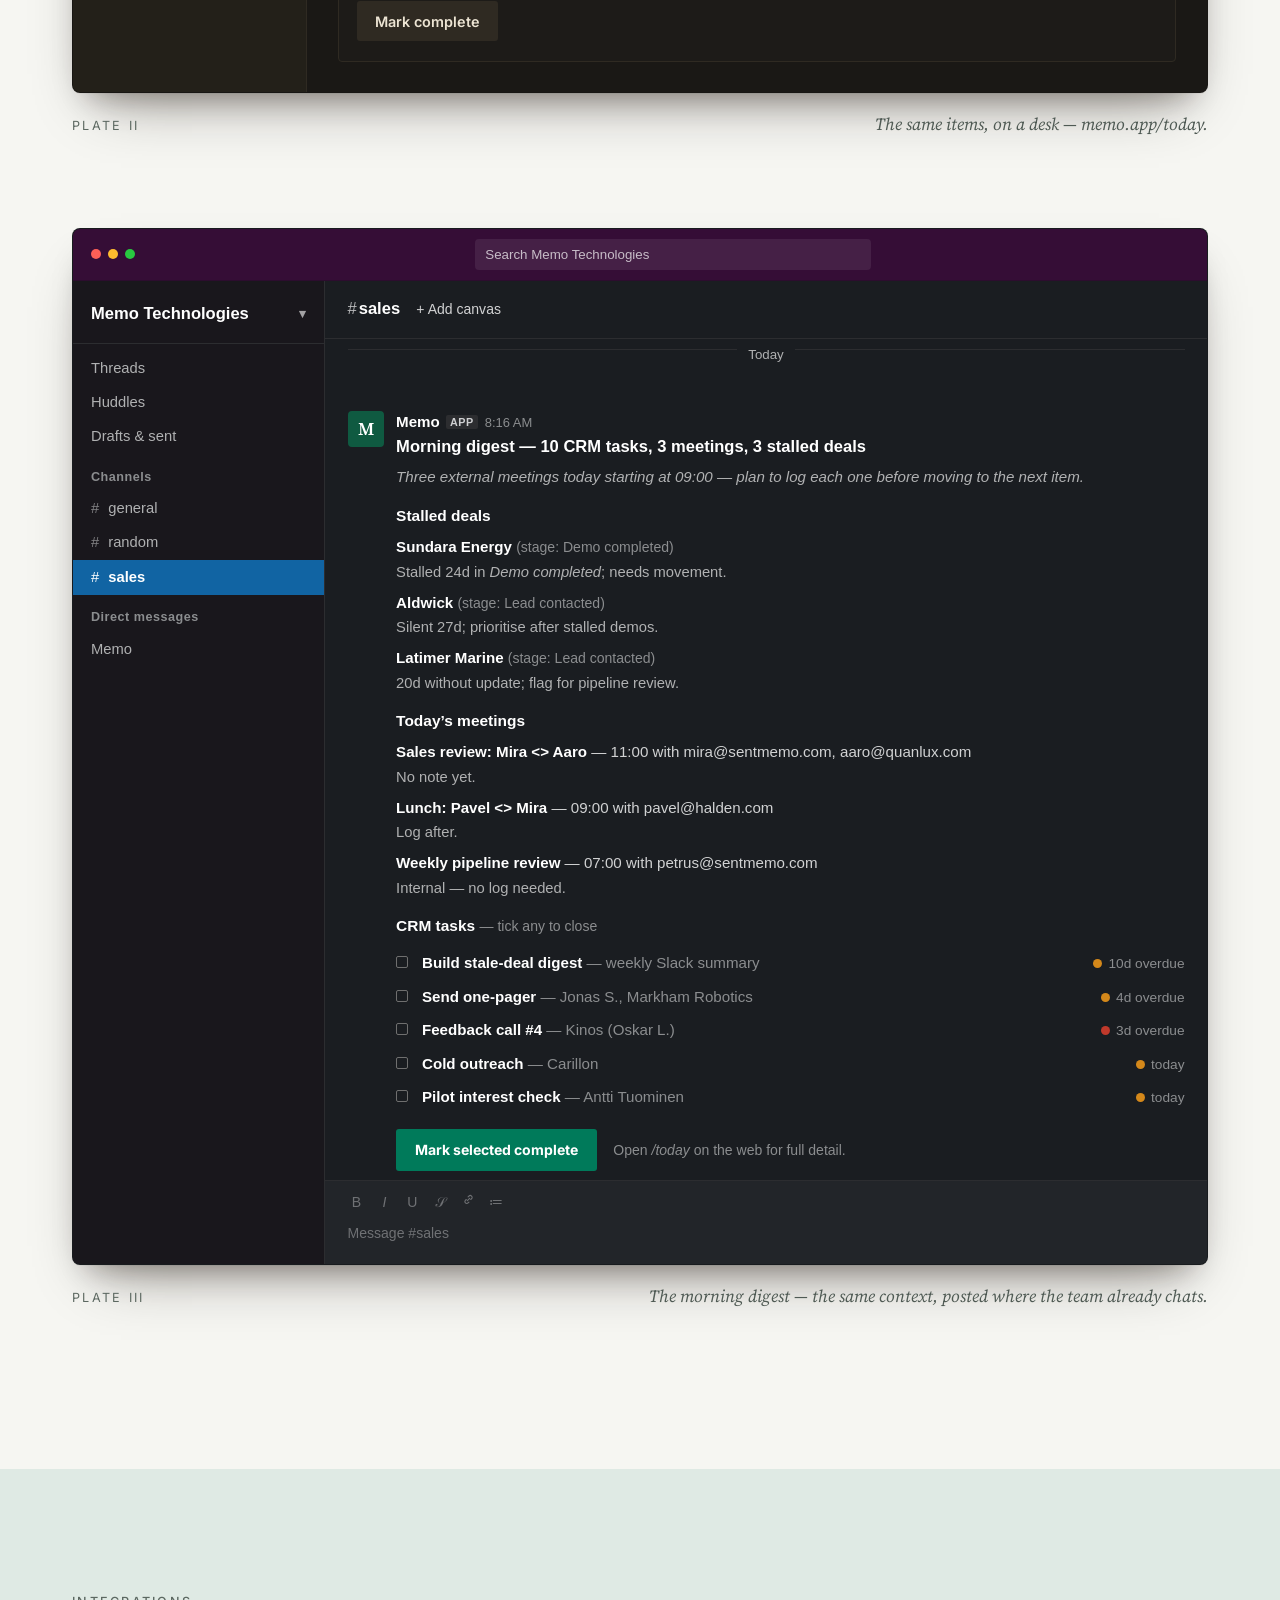
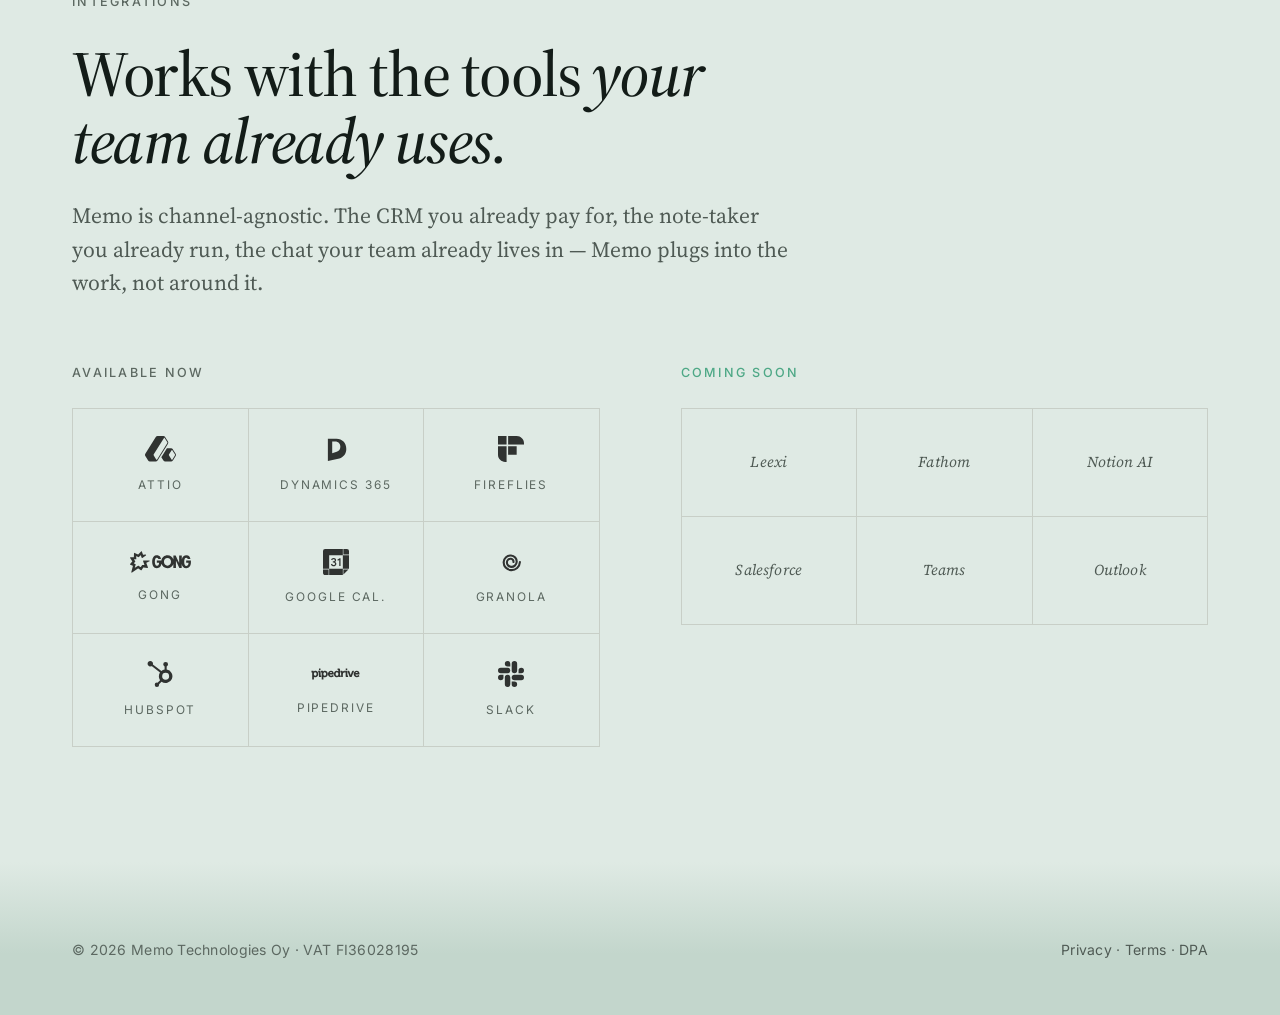
==== commit cf08e98e: "Publish the DPA and a sub-processor list The Terms promised "a data processing agreement is availabl" ====
--- a/index.html
+++ b/index.html
@@ -693,7 +693,7 @@
   <footer class="colophon">
     <div class="container colophon-row">
       <span>&copy; 2026 Memo Technologies Oy &middot; VAT FI36028195</span>
-      <span class="colophon-legal"><a href="/privacy/">Privacy</a> &middot; <a href="/terms/">Terms</a></span>
+      <span class="colophon-legal"><a href="/privacy/">Privacy</a> &middot; <a href="/terms/">Terms</a> &middot; <a href="/dpa/">DPA</a></span>
     </div>
   </footer>
 
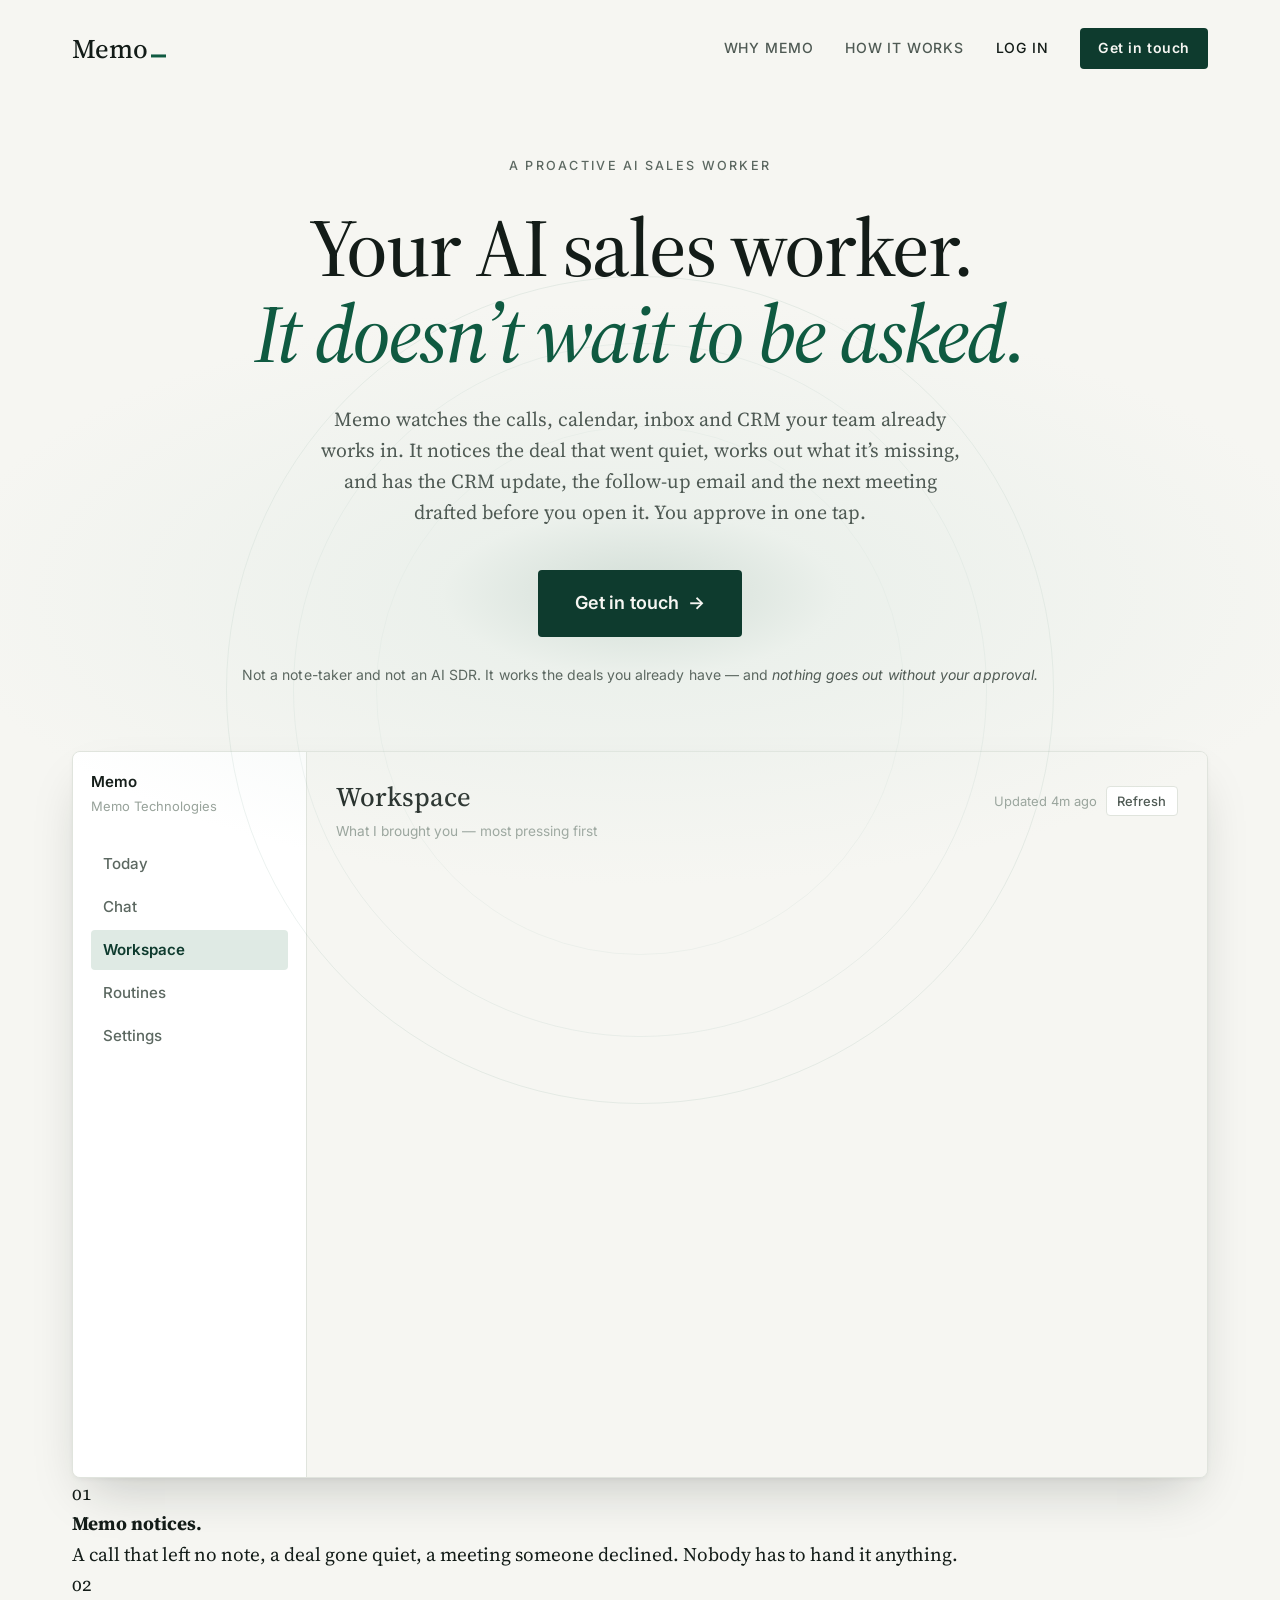
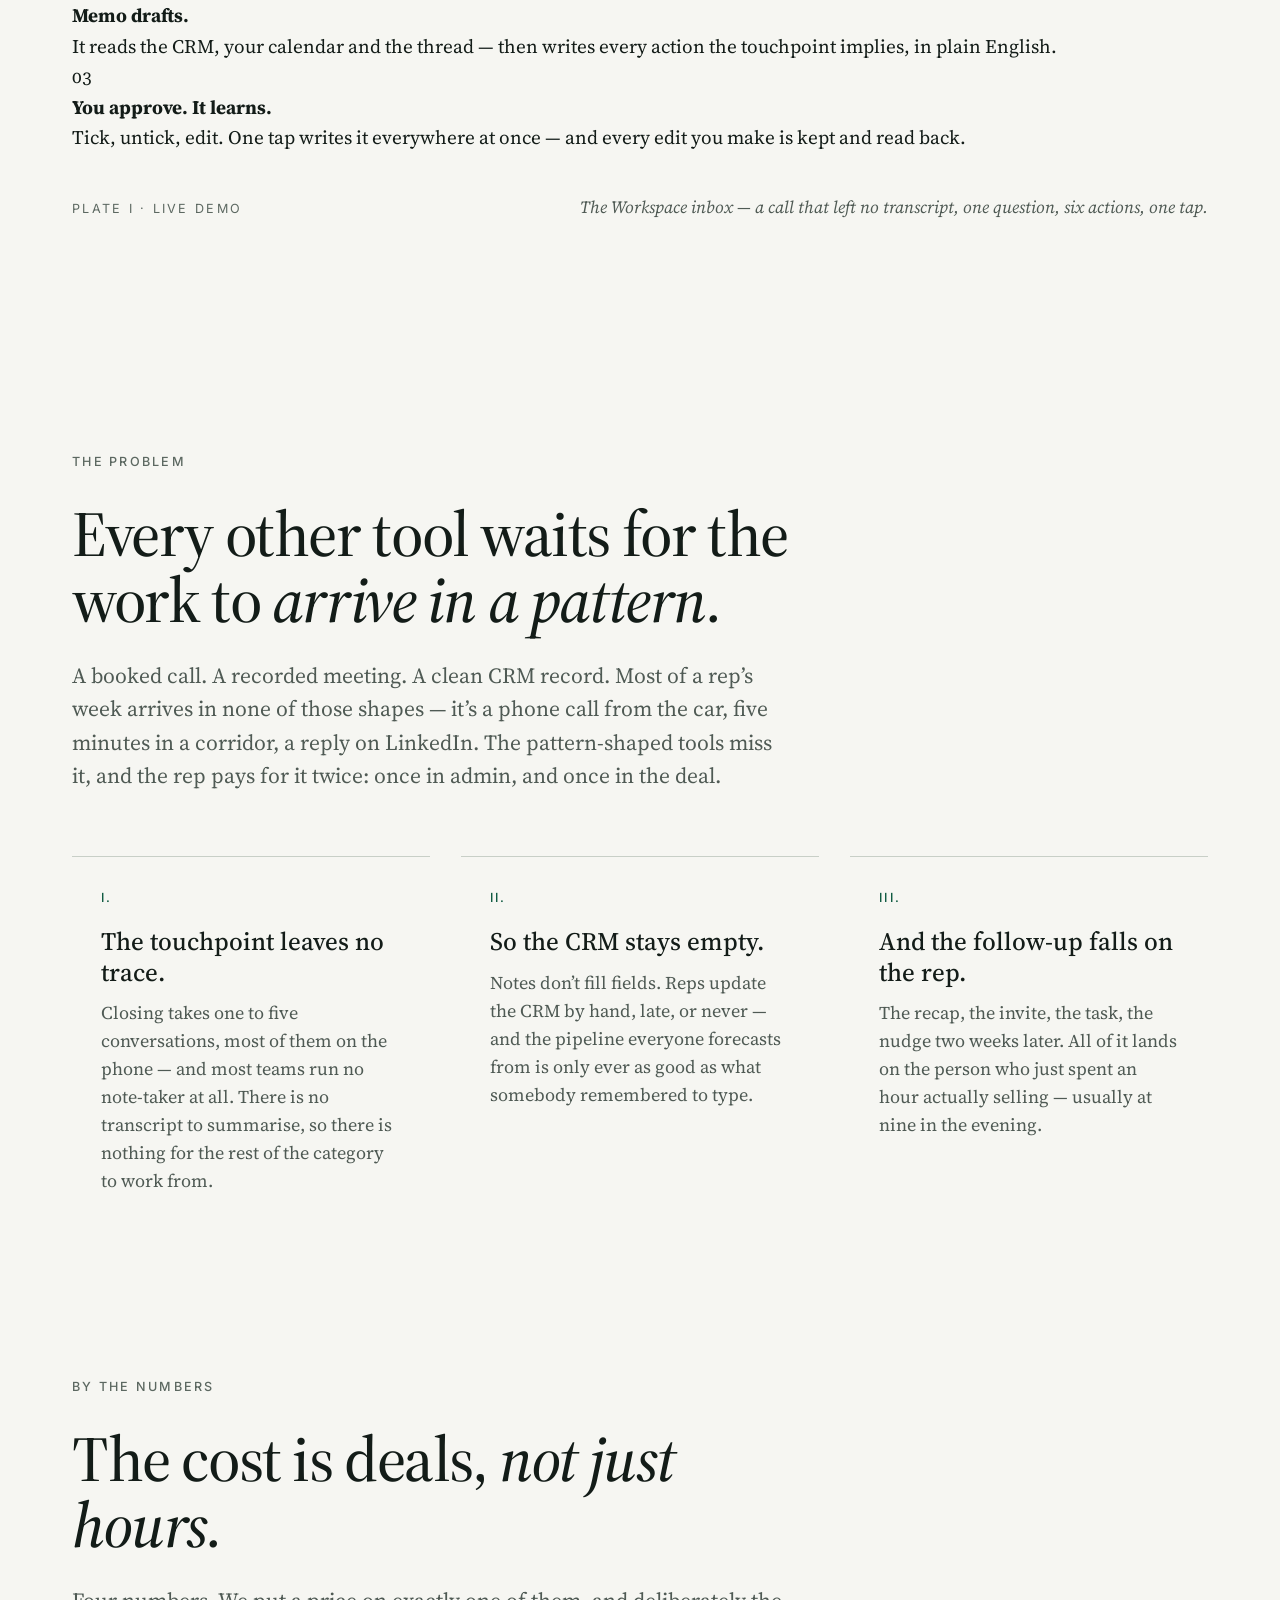
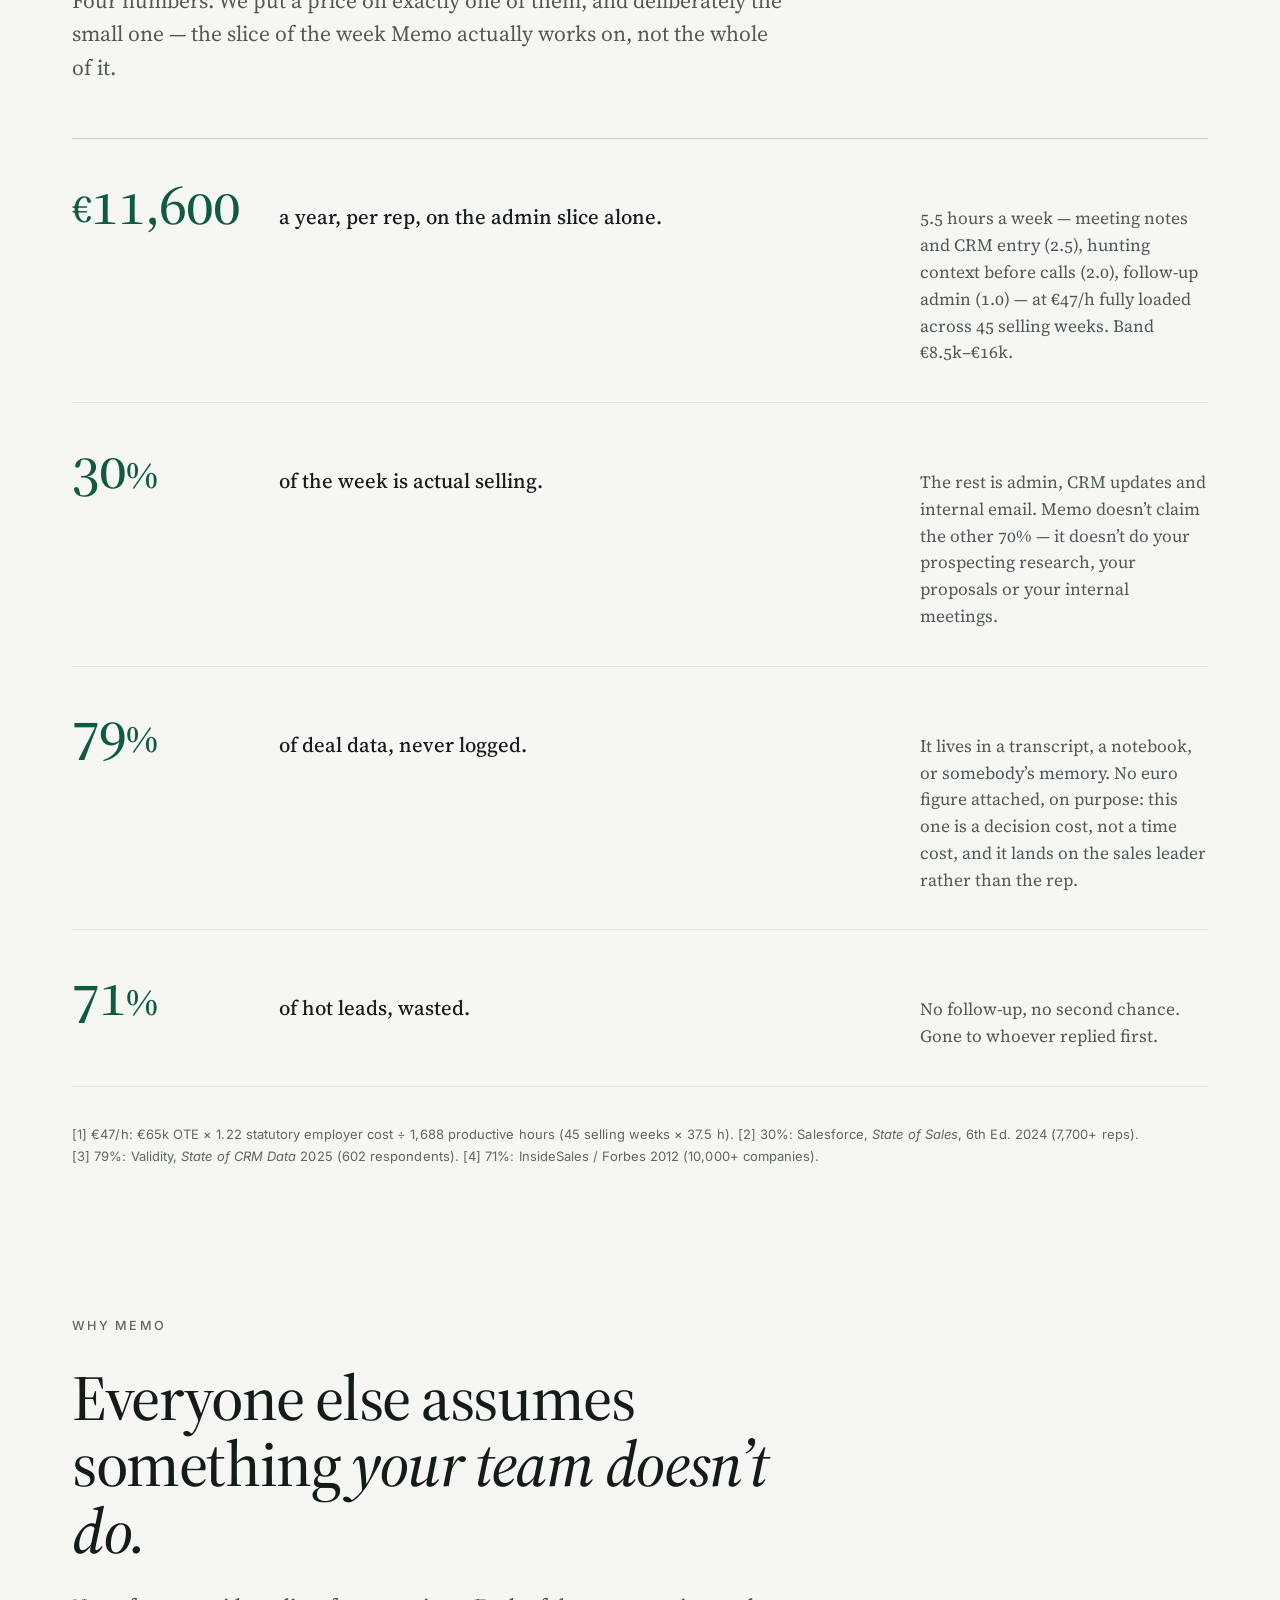
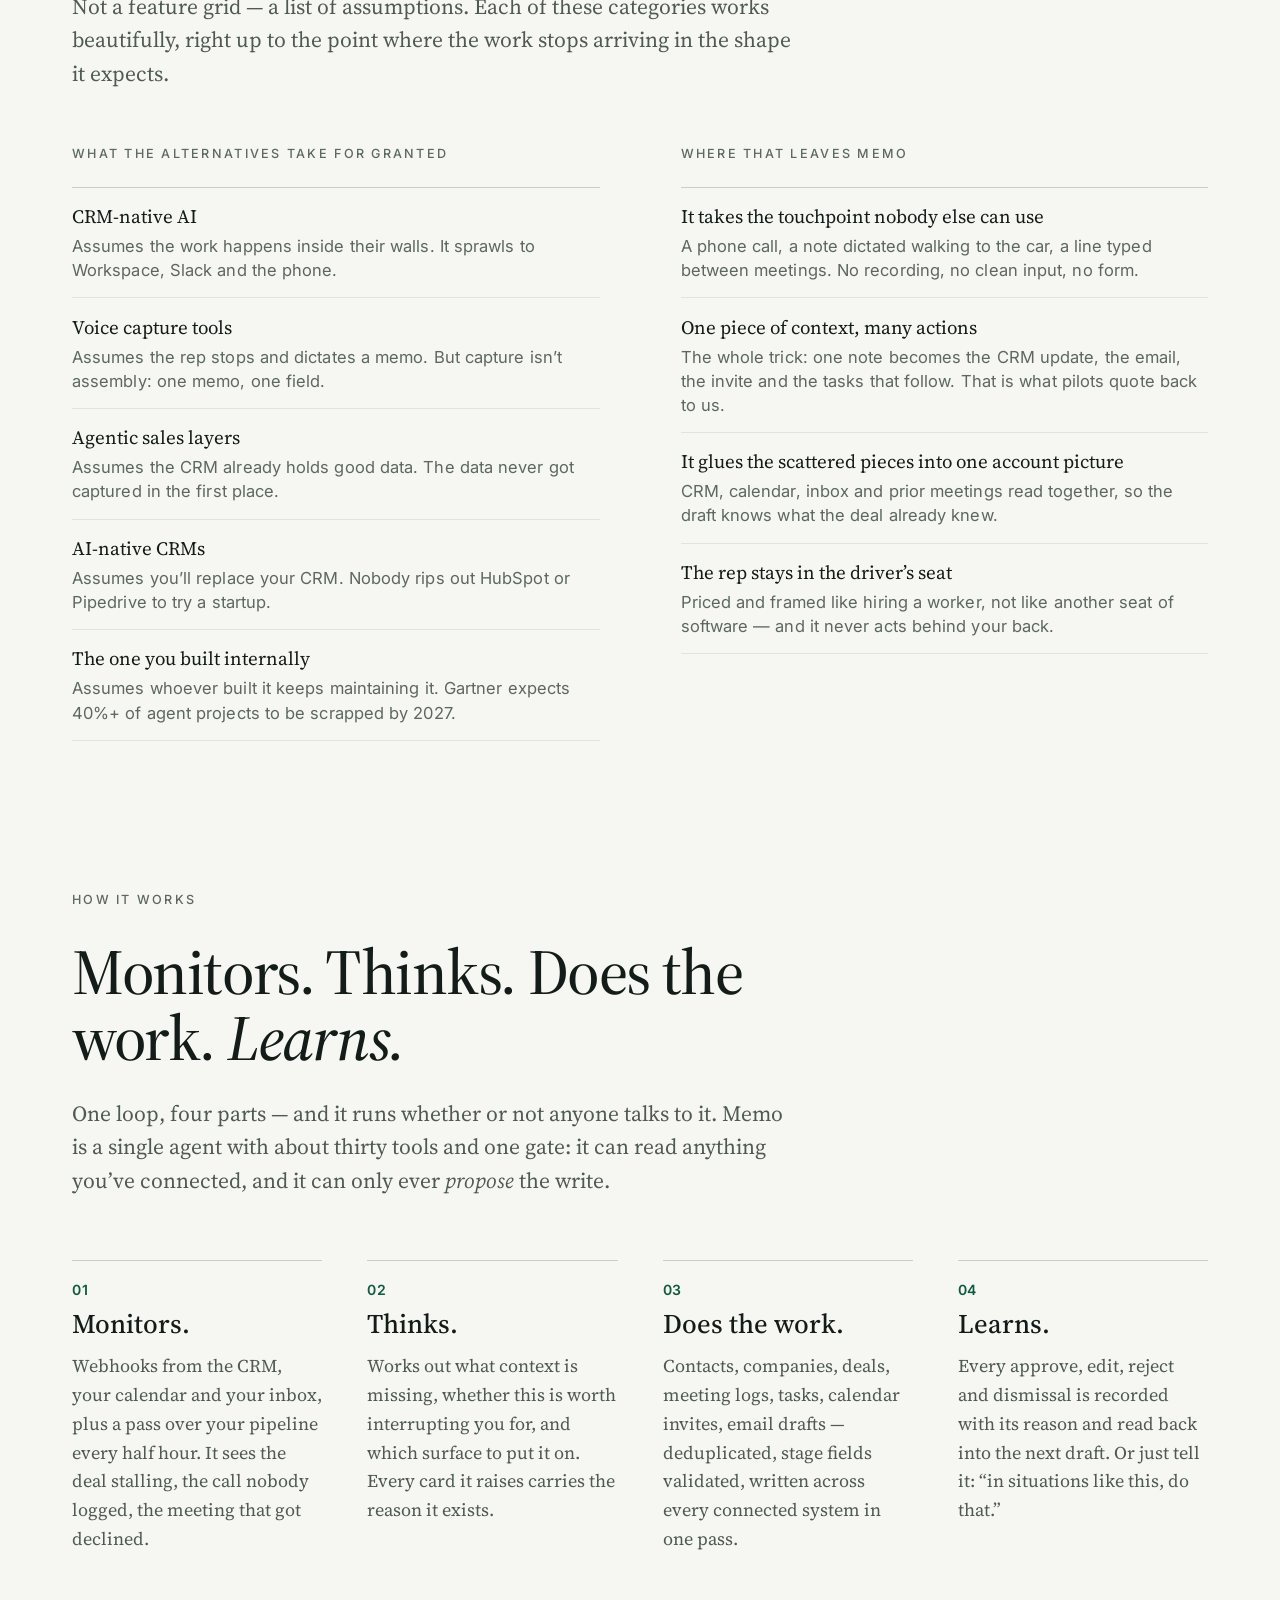
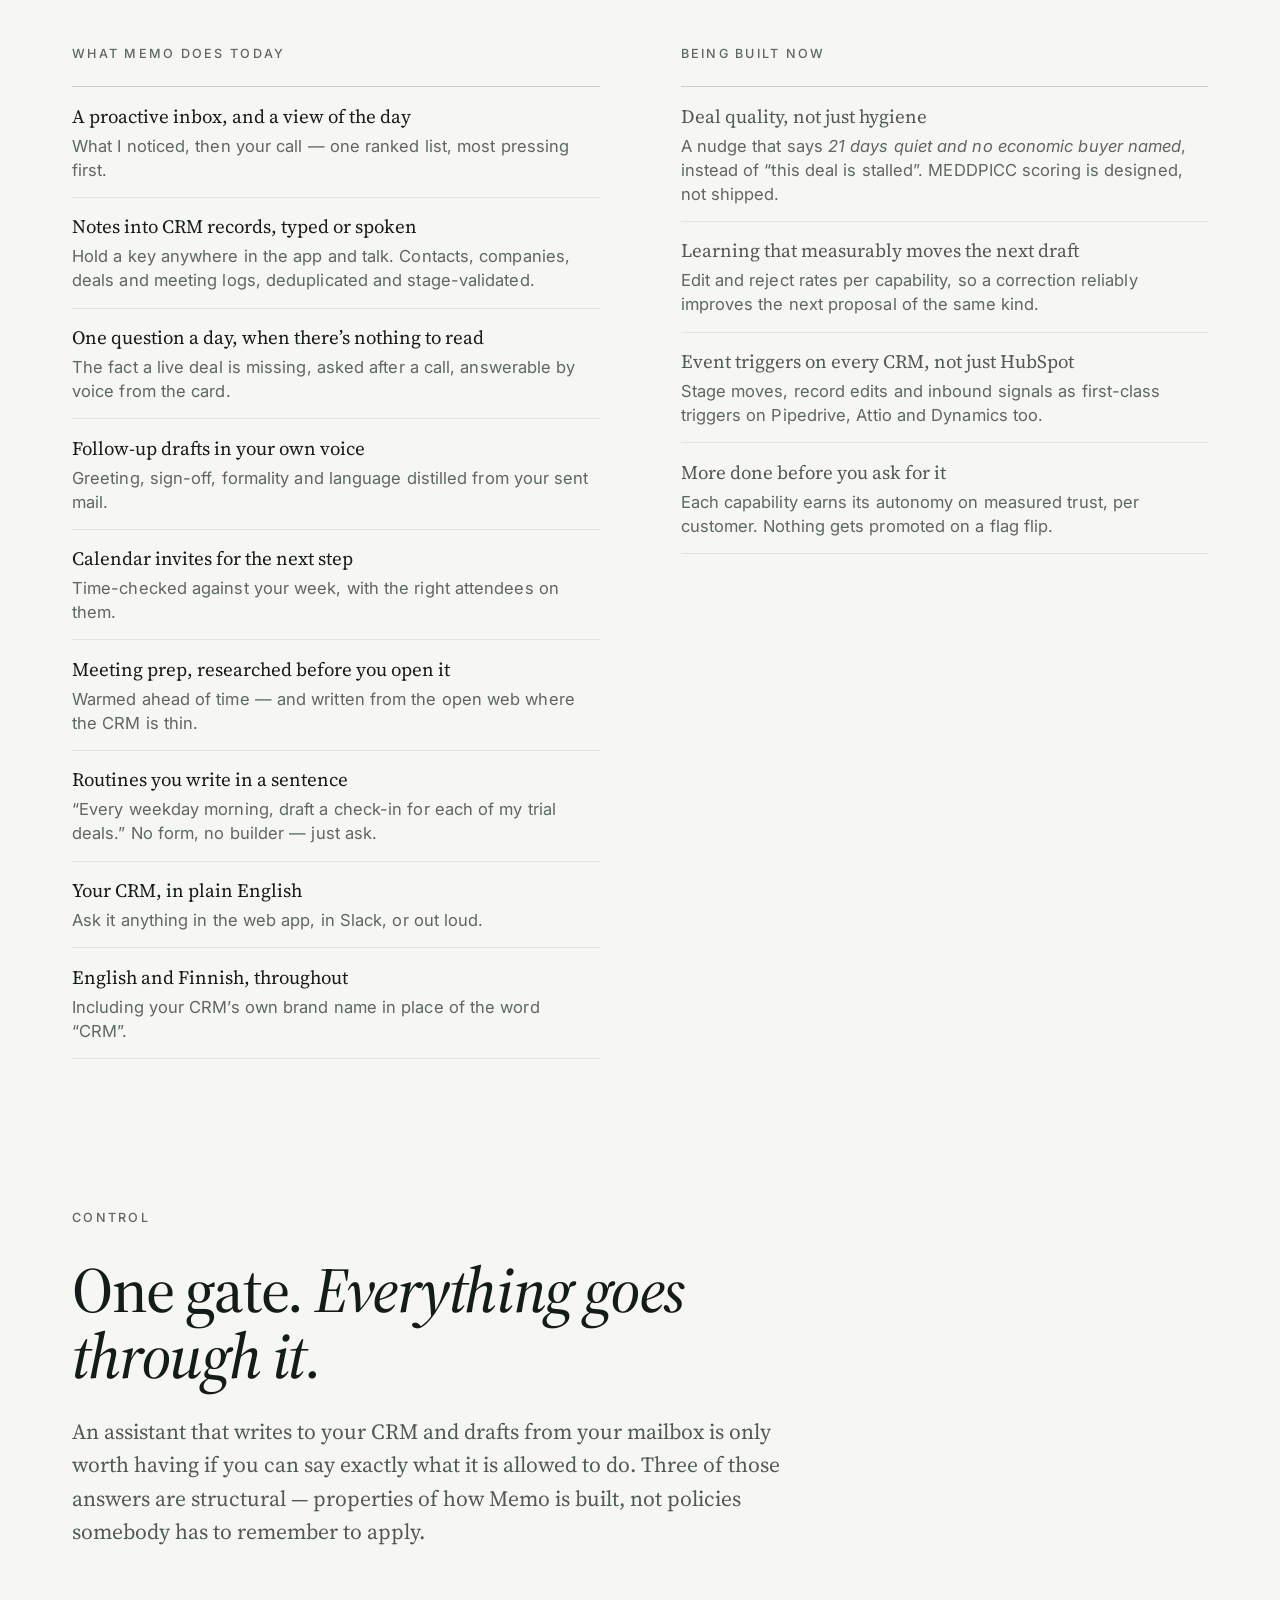
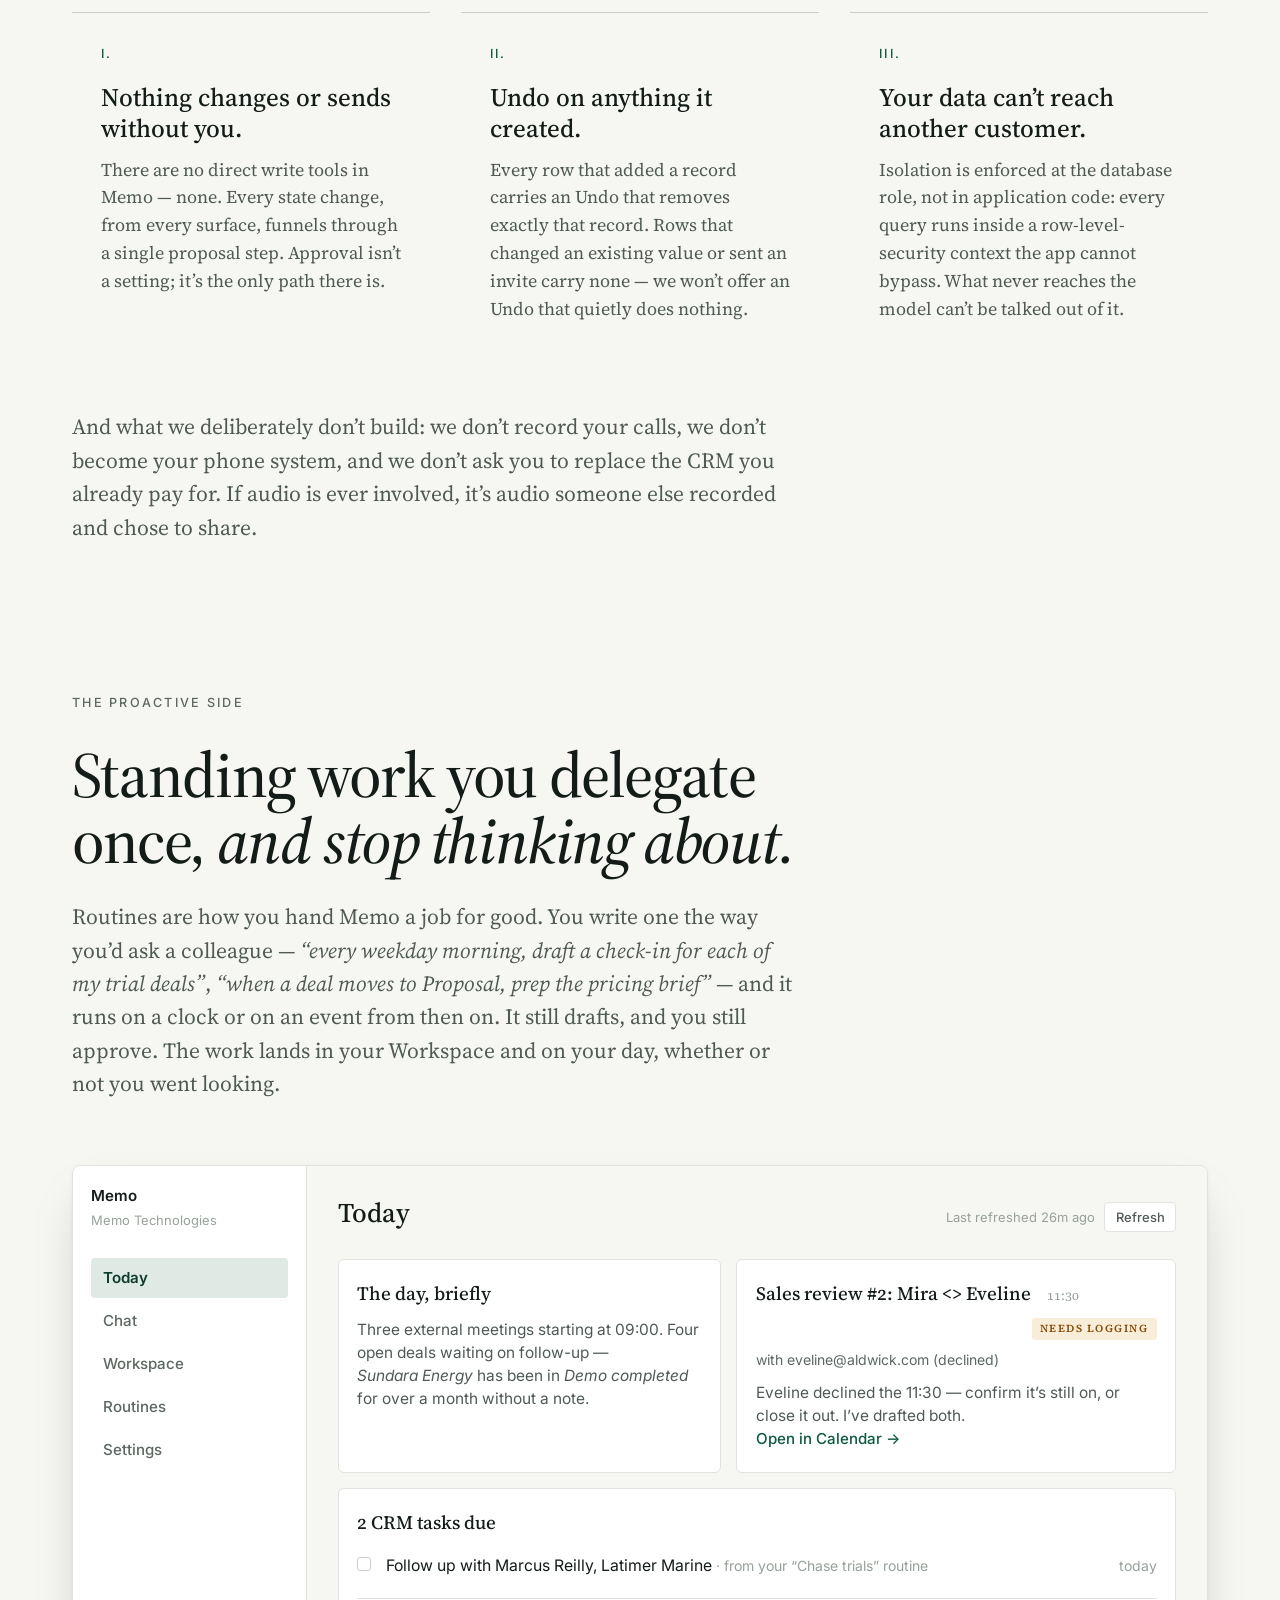
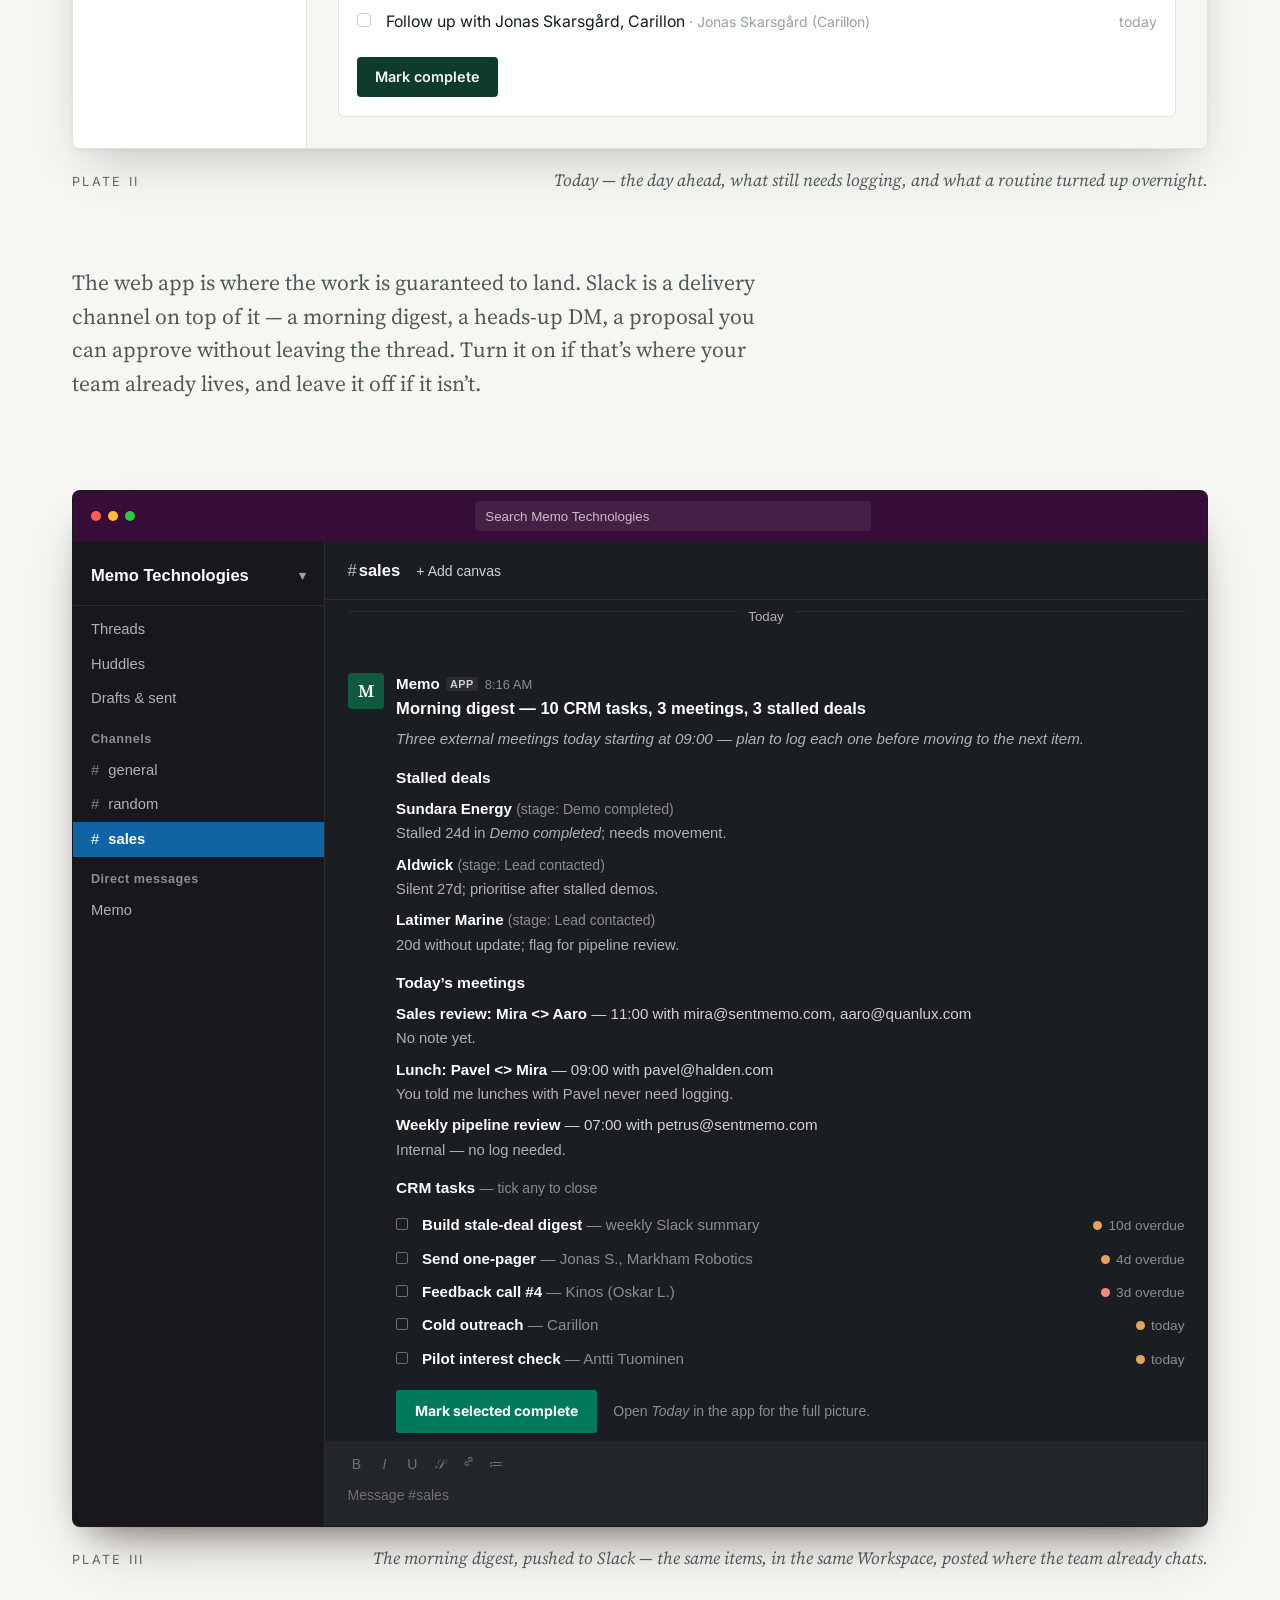
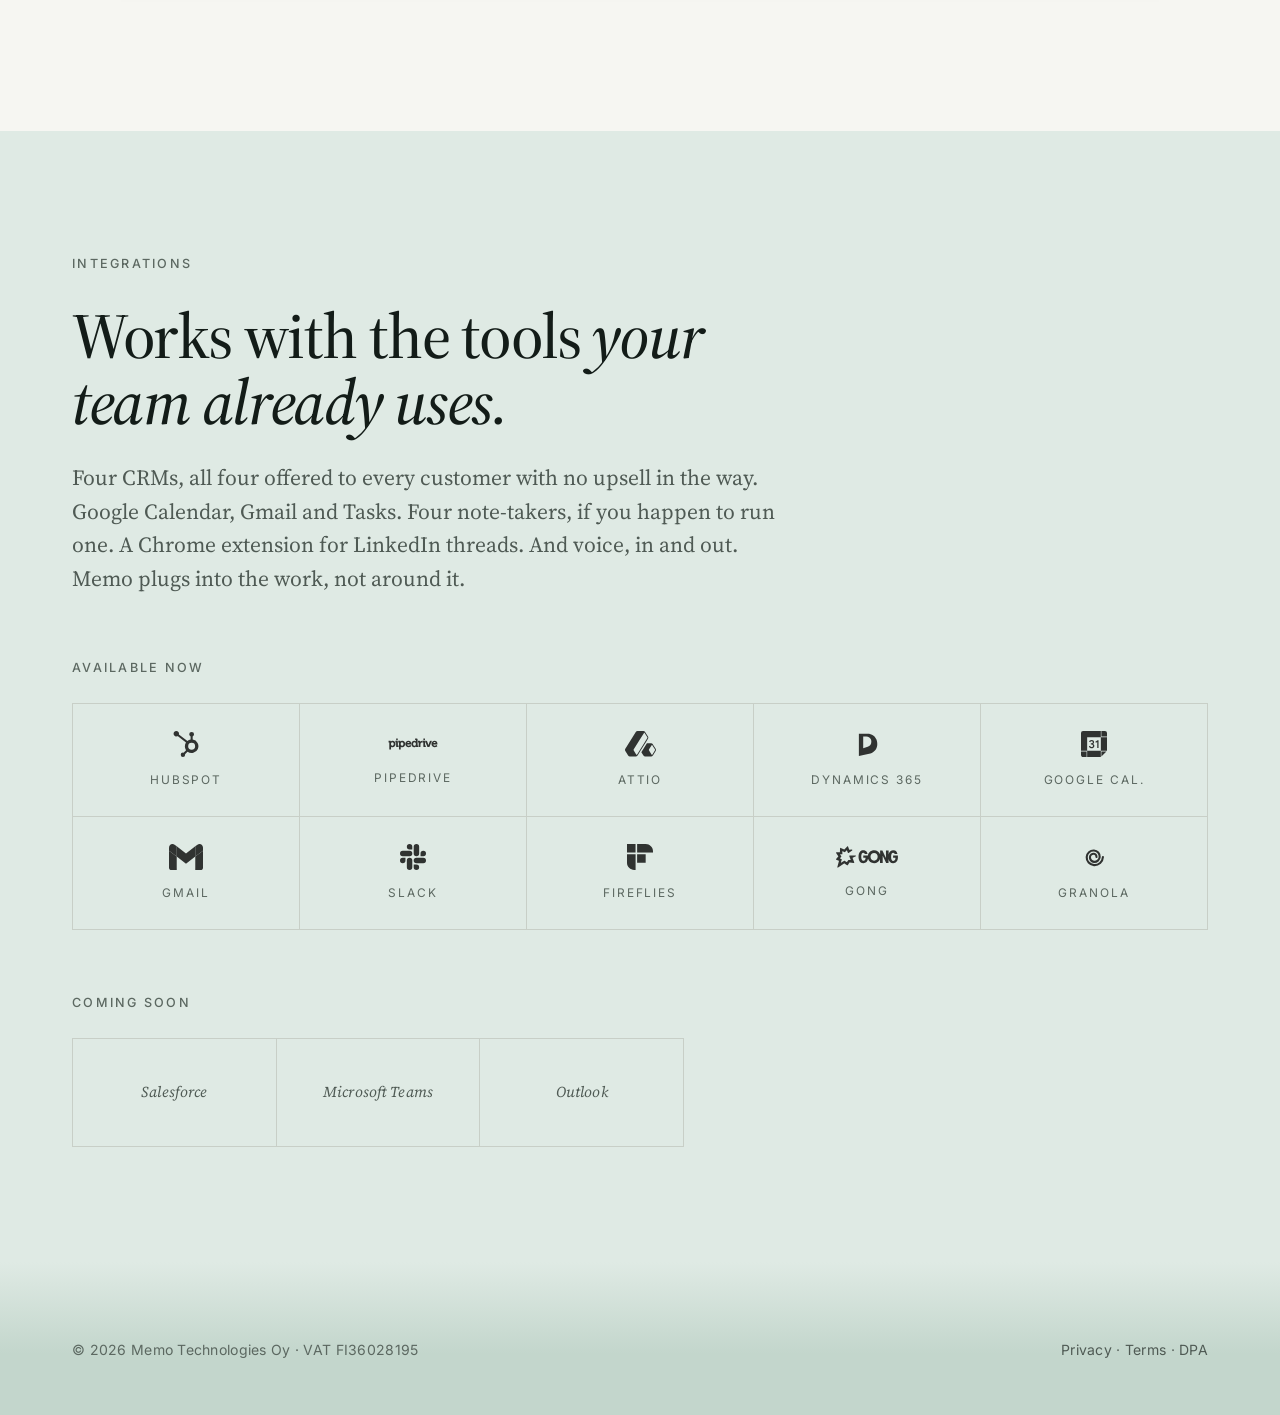
==== commit 59c86cbb: "Align the site with the product and the vision as of now The homepage still told the February story:" ====
--- a/index.html
+++ b/index.html
@@ -3,8 +3,8 @@
 <head>
   <meta charset="UTF-8">
   <meta name="viewport" content="width=device-width, initial-scale=1.0">
-  <title>Memo &ndash; Your AI Sales Worker</title>
-  <meta name="description" content="Memo is your AI sales worker. It turns your customer touchpoints into action &mdash; clean CRM updates, drafted follow-ups, and the next steps that follow. Channel-agnostic, by design.">
+  <title>Memo &ndash; A Proactive AI Sales Worker</title>
+  <meta name="description" content="Memo is a proactive AI sales worker. It watches your calls, calendar, inbox and CRM, then has the CRM updates, follow-up emails and next meetings drafted before you ask &mdash; for one-tap approval. Works with HubSpot, Pipedrive, Attio and Dynamics 365.">
   <link rel="icon" href="data:image/svg+xml,<svg xmlns='http://www.w3.org/2000/svg' viewBox='0 0 100 100'><rect width='100' height='100' rx='6' fill='%230e3b2e'/><text x='50' y='68' font-family='ui-serif,Georgia' font-size='60' font-weight='600' fill='%23f6f6f2' text-anchor='middle'>M</text></svg>">
 
   <link rel="preconnect" href="https://fonts.googleapis.com">
@@ -18,18 +18,18 @@
   <meta property="og:type" content="website">
   <meta property="og:site_name" content="Memo">
   <meta property="og:url" content="https://sentmemo.com/">
-  <meta property="og:title" content="Memo &mdash; your AI sales worker">
-  <meta property="og:description" content="Turns your customer touchpoints into action &mdash; clean CRM updates, drafted follow-ups, and the next steps that follow. Channel-agnostic, by design.">
+  <meta property="og:title" content="Memo &mdash; a proactive AI sales worker">
+  <meta property="og:description" content="It doesn&rsquo;t wait to be asked. Memo notices what your deals need, then drafts the CRM updates, follow-up emails and next meetings for one-tap approval.">
   <meta property="og:image" content="https://sentmemo.com/og.png">
   <meta property="og:image:width" content="1200">
   <meta property="og:image:height" content="630">
-  <meta property="og:image:alt" content="Memo &mdash; your AI sales worker. Turns your customer touchpoints into action.">
+  <meta property="og:image:alt" content="Memo &mdash; a proactive AI sales worker. It doesn&rsquo;t wait to be asked.">
   <meta property="og:locale" content="en_US">
 
   <!-- Twitter -->
   <meta name="twitter:card" content="summary_large_image">
-  <meta name="twitter:title" content="Memo &mdash; your AI sales worker">
-  <meta name="twitter:description" content="Turns your customer touchpoints into action &mdash; clean CRM updates, drafted follow-ups, and the next steps that follow.">
+  <meta name="twitter:title" content="Memo &mdash; a proactive AI sales worker">
+  <meta name="twitter:description" content="It doesn&rsquo;t wait to be asked. Memo notices what your deals need, then drafts the CRM updates, follow-ups and next meetings for one-tap approval.">
   <meta name="twitter:image" content="https://sentmemo.com/og.png">
 
   <meta name="theme-color" content="#f6f6f2">
@@ -53,9 +53,9 @@
         "@id": "https://sentmemo.com/#product",
         "name": "Memo",
         "applicationCategory": "BusinessApplication",
-        "applicationSubCategory": "Sales Productivity / AI Sales Worker",
+        "applicationSubCategory": "Sales Productivity / Proactive AI Sales Worker",
         "operatingSystem": "Web, Slack",
-        "description": "An AI sales worker that turns your customer touchpoints into action — CRM updates, drafted follow-ups, and the next steps that should follow. Works with HubSpot, Pipedrive, Slack, and meeting note-takers like Fireflies, Gong, and Granola.",
+        "description": "A proactive AI sales worker for account executives. It monitors the CRM, calendar and inbox, then drafts the CRM updates, follow-up emails, tasks and calendar invites each touchpoint implies — for one-tap approval, with an undo on anything it created. Works with HubSpot, Pipedrive, Attio, Dynamics 365, Google Workspace, Slack, and note-takers including Fireflies, Gong and Granola.",
         "url": "https://sentmemo.com/",
         "publisher": { "@id": "https://sentmemo.com/#organization" }
       },
@@ -63,7 +63,7 @@
         "@type": "WebPage",
         "@id": "https://sentmemo.com/#webpage",
         "url": "https://sentmemo.com/",
-        "name": "Memo — your AI sales worker",
+        "name": "Memo — a proactive AI sales worker",
         "isPartOf": { "@id": "https://sentmemo.com/#organization" },
         "primaryImageOfPage": "https://sentmemo.com/og.png",
         "about": { "@id": "https://sentmemo.com/#product" }
@@ -79,6 +79,7 @@
     <div class="container masthead-row">
       <a href="/" class="wordmark" aria-label="Memo home">Memo<span class="bar" aria-hidden="true"></span></a>
       <nav class="masthead-meta" aria-label="Primary">
+        <a href="#why" class="nav">Why Memo</a>
         <a href="#how" class="nav">How it works</a>
         <a href="https://app.sentmemo.com" class="nav login">Log in</a>
         <a href="mailto:henri@sentmemo.com?subject=Memo" class="btn btn-primary btn-sm">Get in touch</a>
@@ -93,9 +94,11 @@
     <div class="container">
       <div class="hero-stage">
 
+        <!-- One touchpoint in, three artefacts out — the wedge, stated in
+             pictures before the headline states it in words. -->
         <div class="float-card transcript" aria-hidden="true">
-          <div class="label"><img class="logo" src="logos/fireflies.svg" alt="Fireflies">Q2 Expansion Discussion</div>
-          <div class="meta">Halden &middot; 47 min &middot; transcript ready</div>
+          <div class="label"><span class="pip">&#9679;</span>Voice note &middot; 38 sec</div>
+          <div class="meta">Held the mic and talked, walking to the car</div>
         </div>
         <div class="float-card proposal" aria-hidden="true">
           <div class="label"><img class="logo" src="logos/hubspot-color.svg" alt="HubSpot">Update deal: Halden &mdash; NA Expansion</div>
@@ -104,267 +107,202 @@
         </div>
         <div class="float-card email" aria-hidden="true">
           <div class="label"><img class="logo" src="logos/gmail.svg" alt="Gmail">Email draft to Mira Halvorsen</div>
-          <div class="meta">Recap, proposal, next steps &middot; <strong>ready</strong></div>
+          <div class="meta">In your own greeting and sign-off &middot; <strong>ready</strong></div>
         </div>
         <div class="float-card calendar" aria-hidden="true">
           <div class="label"><img class="logo" src="logos/googlecalendar-color.svg" alt="Google Calendar">Pricing &amp; legal review</div>
           <div class="meta">Wed 10:00 &middot; 30 min</div>
         </div>
 
-        <div class="smallcaps eyebrow">An AI sales worker, not another tool</div>
-        <h1 class="hed">Your AI sales worker. <em>Turns your customer touchpoints into action.</em></h1>
+        <div class="smallcaps eyebrow">A proactive AI sales worker</div>
+        <h1 class="hed">Your AI sales worker. <em>It doesn&rsquo;t wait to be asked.</em></h1>
         <p class="deck">
-          Every call, email, and meeting is a touchpoint &mdash; and every one of them leaves work behind. Memo picks it up across every channel you already work in. Preps your meetings, updates the CRM, drafts the follow-ups, closes the tasks. You approve in one tap.
+          Memo watches the calls, calendar, inbox and CRM your team already works in. It notices the deal that went quiet, works out what it&rsquo;s missing, and has the CRM update, the follow-up email and the next meeting drafted before you open it. You approve in one tap.
         </p>
         <div class="hero-cta">
           <a class="btn btn-primary btn-lg" href="mailto:henri@sentmemo.com?subject=Memo">Get in touch <span class="arrow">→</span></a>
         </div>
+        <p class="hero-trust">
+          Not a note-taker and not an AI SDR. It works the deals you already have &mdash; and <em>nothing goes out without your approval.</em>
+        </p>
       </div>
 
-      <!-- Plate I — full Slack window with thread view -->
-      <figure class="plate" aria-label="A Memo thread in Slack: a Halden meeting transcript arrives, Memo proposes the CRM updates, follow-up email, and calendar invite for the rep to upload.">
+      <!-- Plate I — the Workspace inbox, where proactive work lands -->
+      <figure class="plate" aria-label="Memo's Workspace inbox: Memo notices a call that left no note, asks the one thing it cannot read, drafts six actions from the one-line answer, and writes them to HubSpot with an Undo on each.">
         <div class="plate-frame">
-          <div class="slack-window">
-            <div class="sw-topbar">
-              <div class="sw-traffic" aria-hidden="true"><span></span><span></span><span></span></div>
-              <div class="sw-search">Search Memo Technologies</div>
-            </div>
-
-            <aside class="sw-side" aria-hidden="true">
-              <div class="sw-workspace">Memo Technologies</div>
-              <ul class="sw-nav">
-                <li class="sw-item">Threads</li>
-                <li class="sw-item">Huddles</li>
-                <li class="sw-item">Drafts &amp; sent</li>
-                <li class="sw-item">Directories</li>
-              </ul>
-              <div class="sw-section-label">Channels</div>
-              <ul class="sw-channels">
-                <li class="sw-channel"><span class="hash">#</span>general</li>
-                <li class="sw-channel"><span class="hash">#</span>random</li>
-                <li class="sw-channel"><span class="hash">#</span>sales</li>
-              </ul>
-              <div class="sw-section-label">Direct messages</div>
-              <ul class="sw-channels">
-                <li class="sw-item active">Memo</li>
-              </ul>
-              <div class="sw-add">+ Add apps</div>
+          <div class="webapp webapp-demo">
+            <aside class="web-side" aria-hidden="true">
+              <div class="web-org">Memo<span class="org-sub">Memo Technologies</span></div>
+              <nav class="web-nav">
+                <a>Today</a>
+                <a>Chat</a>
+                <a class="active">Workspace</a>
+                <a>Routines</a>
+                <a>Settings</a>
+              </nav>
             </aside>
 
-            <main class="sw-main">
-              <div class="sw-head">
-                <span>Memo</span>
-                <span class="crumb">Direct message</span>
-                <span class="close">×</span>
+            <main class="web-main">
+              <div class="web-page-head">
+                <div>
+                  <h3>Workspace</h3>
+                  <div class="ap-sub">What I brought you &mdash; most pressing first</div>
+                </div>
+                <span class="web-refresh">Updated 4m ago <span class="btn-mini">Refresh</span></span>
               </div>
 
-              <div class="sw-body demo-body">
-
-                <!-- Phase 1 — transcript arrives, Memo starts reasoning -->
+              <div class="ap-body">
+
+                <!-- Phase 1 — Memo noticed on its own, and asked the one thing
+                     it had no way to read. Answered by voice from the card. -->
                 <div class="phase phase-1" aria-hidden="true">
-                  <div class="sw-msg">
-                    <div class="sw-avatar">M</div>
-                    <div>
-                      <div class="sw-meta"><span class="name">Memo</span><span class="bot-tag">APP</span><span class="time">just now</span></div>
-                      <div class="sw-attached">
-                        <svg class="sw-attached-icon" viewBox="0 0 14 16" width="12" height="14" fill="none" stroke="currentColor" stroke-width="1.3" stroke-linejoin="round" aria-hidden="true"><path d="M2.5 1.5h6l3 3V14a.5.5 0 01-.5.5h-9a.5.5 0 01-.5-.5V2a.5.5 0 01.5-.5z"/><path d="M8.5 1.5V4a.5.5 0 00.5.5h2.5"/><path d="M4.5 8h5M4.5 10.5h5M4.5 6h2.5"/></svg>
-                        <strong>Fireflies transcript:</strong> <em>Q2 Expansion Discussion &mdash; Halden</em><br>
-                        Mon, May 4 &middot; 47 min<br>
-                        Attendees: You, Mira Halvorsen
-                      </div>
-                      <div class="thinking">
-                        <span class="thinking-dots"><span></span><span></span><span></span></span>
-                        Memo is reasoning&hellip;
-                      </div>
+                  <div class="ap-label">What I noticed</div>
+                  <div class="ap-card">
+                    <h5>Your 11:00 with Mira Halvorsen ran 47 minutes, and nothing recorded it.</h5>
+                    <p>Halden has sat in <em>Qualified to buy</em> for 23 days with no economic buyer named on the deal. Tell me one thing and I&rsquo;ll write the rest.</p>
+                    <div class="ap-why"><strong>Why you&rsquo;re seeing this</strong> &middot; call logged in HubSpot &middot; 23d in Qualified to buy</div>
+                    <div class="ap-ask">
+                      <span class="field typed">Mira&rsquo;s CFO signs it off &mdash; pricing review Wednesday, she wants legal on it</span>
+                      <span class="ap-mic" aria-hidden="true"><svg viewBox="0 0 16 16" width="12" height="12" fill="none" stroke="currentColor" stroke-width="1.5" stroke-linecap="round" aria-hidden="true"><rect x="5.5" y="1.5" width="5" height="8" rx="2.5"/><path d="M3 8a5 5 0 0010 0"/><path d="M8 13v1.5"/></svg></span>
+                      <span class="ap-btn">Send</span>
+                    </div>
+                    <div class="ap-thinking">
+                      <span class="thinking-dots"><span></span><span></span><span></span></span>
+                      Thinking&hellip;
                     </div>
                   </div>
                 </div>
 
-                <!-- Phase 2 — Memo proposes -->
+                <!-- Phase 2 — one answer, six actions. The additive half is
+                     already done and undoable; the rest waits for a tap. -->
                 <div class="phase phase-2" aria-hidden="true">
-                  <div class="sw-msg">
-                    <div class="sw-avatar">M</div>
-                    <div>
-                      <div class="sw-meta"><span class="name">Memo</span><span class="bot-tag">APP</span><span class="time">just now</span></div>
-
-                      <div class="sw-text">
-                        Two Mira Halvorsens and three Halden companies &mdash; let me dig deeper.
-                      </div>
-                      <div class="sw-text">
-                        The first Halden company has Mira linked and an open deal. There&rsquo;s also an overdue task &ldquo;Draft expansion proposal&rdquo; &mdash; this meeting relates to it.
-                      </div>
-                      <div class="sw-text">
-                        Wednesday is open for the follow-up. Picking 10:00. Proposing the actions now.
-                      </div>
-
-                      <div class="sw-proposal" role="group" aria-label="Proposed actions">
-                        <div class="sw-proposal-head">What will be created<span class="badge">6 actions</span></div>
-
-                        <div class="sw-checkrow">
-                          <span class="sw-check" aria-hidden="true"></span>
-                          <span class="label"><strong>Update contact:</strong> Mira Halvorsen
-                            <span class="meta">mira.halvorsen@halden.com</span>
-                          </span>
-                        </div>
-                        <div class="sw-checkrow">
-                          <span class="sw-check" aria-hidden="true"></span>
-                          <span class="label"><strong>Log meeting:</strong> Mira Halvorsen @ Halden
-                            <span class="meta">2026-05-04 &middot; Positive &mdash; EMEA pilot agreed</span>
-                          </span>
-                        </div>
-                        <div class="sw-checkrow">
-                          <span class="sw-check" aria-hidden="true"></span>
-                          <span class="label"><strong>Update deal:</strong> Halden &mdash; NA Team Expansion
-                            <span class="meta">Stage: Qualified to buy &middot; $50,000</span>
-                          </span>
-                        </div>
-                        <div class="sw-checkrow">
-                          <span class="sw-check" aria-hidden="true"></span>
-                          <span class="label"><strong>Update task:</strong> Draft expansion proposal
-                            <span class="meta">Due in 1 day &middot; Priority HIGH</span>
-                          </span>
-                        </div>
-                        <div class="sw-checkrow">
-                          <span class="sw-check" aria-hidden="true"></span>
-                          <span class="label"><strong>Email draft:</strong> Follow-up to Mira Halvorsen
-                            <span class="meta">Recap, proposal, next steps</span>
-                          </span>
-                        </div>
-                        <div class="sw-checkrow">
-                          <span class="sw-check" aria-hidden="true"></span>
-                          <span class="label"><strong>Calendar invite:</strong> Pricing &amp; legal review
-                            <span class="meta">Wed 10:00 &middot; 30 min &middot; You, Mira</span>
-                          </span>
-                        </div>
-
-                        <div class="sw-proposal-actions">
-                          <span class="sw-actbtn primary">Upload</span>
-                          <span class="sw-actbtn ghost">Cancel</span>
-                        </div>
-                      </div>
+                  <div class="ap-label">Your call <span class="n">&middot; drafted from one line, after your 11:00</span></div>
+                  <div class="ap-card">
+                    <div class="ap-prop-head">Proposed changes<span class="badge">6 actions</span></div>
+
+                    <div class="ap-split">I&rsquo;ve done this</div>
+                    <div class="ap-row">
+                      <span class="ap-box on" aria-hidden="true"></span>
+                      <span><strong>Logged meeting:</strong> Mira Halvorsen @ Halden
+                        <span class="meta">47 min &middot; CFO is the signer &middot; legal review requested</span>
+                      </span>
+                      <span class="ap-undo">Undo</span>
+                    </div>
+                    <div class="ap-row">
+                      <span class="ap-box on" aria-hidden="true"></span>
+                      <span><strong>Added contact:</strong> Ingrid Solheim &mdash; CFO
+                        <span class="meta">Linked to Halden &middot; economic buyer</span>
+                      </span>
+                      <span class="ap-undo">Undo</span>
+                    </div>
+
+                    <div class="ap-split">I&rsquo;d like to do this</div>
+                    <div class="ap-row">
+                      <span class="ap-box on" aria-hidden="true"></span>
+                      <span><strong>Update deal:</strong> Halden &mdash; NA Expansion
+                        <span class="meta">Stage: Qualified to buy &middot; $50,000 &middot; close date +3w</span>
+                      </span>
+                      <span class="ap-tag">deal update</span>
+                    </div>
+                    <div class="ap-row">
+                      <span class="ap-box on" aria-hidden="true"></span>
+                      <span><strong>Close task:</strong> Draft expansion proposal
+                        <span class="meta">4 days overdue &mdash; this meeting was it</span>
+                      </span>
+                      <span class="ap-tag">task</span>
+                    </div>
+                    <div class="ap-row">
+                      <span class="ap-box on" aria-hidden="true"></span>
+                      <span><strong>Email draft:</strong> recap and pricing to Mira
+                        <span class="meta">Your greeting, your sign-off, your language</span>
+                      </span>
+                      <span class="ap-tag">email draft</span>
+                    </div>
+                    <div class="ap-row">
+                      <span class="ap-box on" aria-hidden="true"></span>
+                      <span><strong>Calendar invite:</strong> Pricing &amp; legal review
+                        <span class="meta">Wed 10:00 &middot; 30 min &middot; checked against your week</span>
+                      </span>
+                      <span class="ap-tag">emails 2 guests</span>
+                    </div>
+
+                    <div class="ap-actions">
+                      <span class="ap-btn primary">Approve 4 HubSpot updates</span>
+                      <span class="ap-btn">Edit</span>
+                      <span class="ap-hint">Untick anything. Nothing sends until you say so.</span>
                     </div>
                   </div>
                 </div>
 
-                <!-- Phase 3 — two-stage: uploading → synced + links -->
+                <!-- Phase 3 — written, reversible, and one correction wiser -->
                 <div class="phase phase-3" aria-hidden="true">
-                  <div class="sw-msg">
-                    <div class="sw-avatar">M</div>
-                    <div>
-                      <div class="sw-meta"><span class="name">Memo</span><span class="bot-tag">APP</span><span class="time">just now</span></div>
-
-                      <div class="up-stack">
-                        <!-- Stage A: actively uploading -->
-                        <div class="up-part-A" aria-hidden="true">
-                          <div class="up-header">
-                            <span class="up-spinner-large" aria-hidden="true"></span>
-                            <span><strong>Uploading 6 actions&hellip;</strong> to HubSpot, Gmail, and Calendar.</span>
-                          </div>
-                          <div class="upload-progress" aria-hidden="true"><div class="upload-progress-fill"></div></div>
-                          <div class="up-list">
-                            <div class="up-item-uploading"><span class="spinner" aria-hidden="true"></span><span>Updating contact&hellip; <strong>Mira Halvorsen</strong></span></div>
-                            <div class="up-item-uploading"><span class="spinner" aria-hidden="true"></span><span>Logging meeting&hellip; <strong>Q2 Expansion Discussion</strong></span></div>
-                            <div class="up-item-uploading"><span class="spinner" aria-hidden="true"></span><span>Updating deal&hellip; <strong>Halden &mdash; NA Team Expansion</strong></span></div>
-                            <div class="up-item-uploading"><span class="spinner" aria-hidden="true"></span><span>Closing task&hellip; <strong>Draft expansion proposal</strong></span></div>
-                            <div class="up-item-uploading"><span class="spinner" aria-hidden="true"></span><span>Drafting email&hellip; <strong>Follow-up to Mira</strong></span></div>
-                            <div class="up-item-uploading"><span class="spinner" aria-hidden="true"></span><span>Sending invite&hellip; <strong>Pricing &amp; legal review</strong></span></div>
-                          </div>
-                        </div>
-
-                        <!-- Stage B: done, with deeplinks -->
-                        <div class="up-part-B" aria-hidden="true">
-                          <div class="up-header">
-                            <span class="up-check-large" aria-hidden="true">✓</span>
-                            <span><strong>Synced &mdash; 6 actions in 1.8s.</strong> HubSpot, Gmail, and Calendar are up to date.</span>
-                          </div>
-                          <div class="up-list">
-                            <div class="up-item-done">
-                              <span class="check" aria-hidden="true"></span>
-                              <span><strong>Updated contact:</strong> Mira Halvorsen
-                                <span class="meta">&middot; <span class="mock-link" aria-hidden="true">HubSpot ↗</span></span>
-                              </span>
-                            </div>
-                            <div class="up-item-done">
-                              <span class="check" aria-hidden="true"></span>
-                              <span><strong>Logged meeting:</strong> Q2 Expansion Discussion
-                                <span class="meta">linked to deal &middot; <span class="mock-link" aria-hidden="true">HubSpot ↗</span></span>
-                              </span>
-                            </div>
-                            <div class="up-item-done">
-                              <span class="check" aria-hidden="true"></span>
-                              <span><strong>Updated deal:</strong> Halden &mdash; NA Team Expansion
-                                <span class="meta">Qualified to buy &middot; $50k &middot; <span class="mock-link" aria-hidden="true">HubSpot ↗</span></span>
-                              </span>
-                            </div>
-                            <div class="up-item-done">
-                              <span class="check" aria-hidden="true"></span>
-                              <span><strong>Closed task:</strong> Draft expansion proposal
-                                <span class="meta">marked complete &middot; <span class="mock-link" aria-hidden="true">HubSpot ↗</span></span>
-                              </span>
-                            </div>
-                            <div class="up-item-done">
-                              <span class="check" aria-hidden="true"></span>
-                              <span><strong>Drafted email:</strong> Follow-up to Mira
-                                <span class="meta">ready in Gmail &middot; <span class="mock-link" aria-hidden="true">Open draft ↗</span></span>
-                              </span>
-                            </div>
-                            <div class="up-item-done">
-                              <span class="check" aria-hidden="true"></span>
-                              <span><strong>Sent invite:</strong> Pricing &amp; legal review
-                                <span class="meta">Wed 10:00 &middot; <span class="mock-link" aria-hidden="true">Google Calendar ↗</span></span>
-                              </span>
-                            </div>
-                          </div>
-                          <div class="upload-links">
-                            <span class="label-text">Open in</span>
-                            <span class="mock-link" aria-hidden="true"><strong>HubSpot</strong> <span class="arrow">↗</span></span>
-                            <span class="mock-link" aria-hidden="true"><strong>Gmail</strong> <span class="arrow">↗</span></span>
-                            <span class="mock-link" aria-hidden="true"><strong>Google Calendar</strong> <span class="arrow">↗</span></span>
-                          </div>
-                        </div>
-                      </div>
+                  <div class="ap-label">Done</div>
+                  <div class="ap-card">
+                    <div class="ap-sent"><span aria-hidden="true">✓</span> In HubSpot &mdash; 6 actions, 11 seconds</div>
+
+                    <div class="ap-row">
+                      <span class="ap-box on" aria-hidden="true"></span>
+                      <span><strong>Meeting logged</strong> on the Halden timeline
+                        <span class="meta">Mira Halvorsen &middot; Ingrid Solheim added as CFO</span>
+                      </span>
+                      <span class="ap-undo">Undo</span>
+                    </div>
+                    <div class="ap-row">
+                      <span class="ap-box on" aria-hidden="true"></span>
+                      <span><strong>Deal moved</strong> to Qualified to buy &mdash; $52,000
+                        <span class="meta">You changed the amount from $50,000</span>
+                      </span>
+                    </div>
+                    <div class="ap-row">
+                      <span class="ap-box on" aria-hidden="true"></span>
+                      <span><strong>Task closed</strong> &middot; <strong>draft waiting in Gmail</strong> &middot; <strong>invite sent</strong>
+                        <span class="meta">Wed 10:00 &mdash; Mira and legal accepted</span>
+                      </span>
+                    </div>
+
+                    <div class="ap-links">
+                      <span class="mock-link">Halden deal <span class="arrow">↗</span></span>
+                      <span class="mock-link">Gmail draft <span class="arrow">↗</span></span>
+                      <span class="mock-link">Calendar <span class="arrow">↗</span></span>
+                    </div>
+                    <div class="ap-actions">
+                      <span class="ap-hint">Noted: you price expansions off the contract figure, not the quote. I&rsquo;ll use that next time.</span>
                     </div>
                   </div>
                 </div>
 
-              </div>
-
-              <div class="sw-composer" aria-hidden="true">
-                <div class="sw-composer-toolbar">
-                  <span>B</span><span><em>I</em></span><span>U</span><span>𝒮</span><span><svg viewBox="0 0 14 14" width="11" height="11" fill="none" stroke="currentColor" stroke-width="1.4" stroke-linecap="round" stroke-linejoin="round" aria-hidden="true"><path d="M5.5 8.5l3-3"/><path d="M6.5 3.6l1-1a2.4 2.4 0 113.4 3.4l-1 1"/><path d="M7.5 10.4l-1 1a2.4 2.4 0 11-3.4-3.4l1-1"/></svg></span><span>≔</span>
-                </div>
-                <div class="sw-composer-input">Reply…</div>
               </div>
             </main>
           </div>
         </div>
+
         <div class="demo-progress" aria-label="The three phases the demo walks through">
           <div class="demo-step">
             <span class="demo-num">01</span>
             <div>
-              <h4>Talk to Memo.</h4>
-              <p>Notes, a meeting, a transcript &mdash; whatever your team already has. Memo picks it up.</p>
+              <h4>Memo notices.</h4>
+              <p>A call that left no note, a deal gone quiet, a meeting someone declined. Nobody has to hand it anything.</p>
             </div>
           </div>
           <div class="demo-step">
             <span class="demo-num">02</span>
             <div>
-              <h4>Memo proposes.</h4>
-              <p>Reasons through the CRM, drafts every action and the next step. In plain English.</p>
+              <h4>Memo drafts.</h4>
+              <p>It reads the CRM, your calendar and the thread &mdash; then writes every action the touchpoint implies, in plain English.</p>
             </div>
           </div>
           <div class="demo-step">
             <span class="demo-num">03</span>
             <div>
-              <h4>You approve.</h4>
-              <p>Tick what you want, untick what you don&rsquo;t. One tap to upload &mdash; everywhere at once.</p>
+              <h4>You approve. It learns.</h4>
+              <p>Tick, untick, edit. One tap writes it everywhere at once &mdash; and every edit you make is kept and read back.</p>
             </div>
           </div>
         </div>
 
         <figcaption class="plate-caption" style="margin-top: 1.25rem;">
           <span class="figure">Plate&nbsp;I &middot; Live demo</span>
-          <span class="text">A meeting transcript arrives. Memo proposes the CRM writes, the email, and the follow-up &mdash; the rep ticks and uploads.</span>
+          <span class="text">The Workspace inbox &mdash; a call that left no transcript, one question, six actions, one tap.</span>
         </figcaption>
       </figure>
     </div>
@@ -374,26 +312,26 @@
   <section class="bay">
     <div class="container">
       <div class="smallcaps section-eyebrow">The problem</div>
-      <h2 class="head">Your team is losing winnable deals to admin work.</h2>
+      <h2 class="head">Every other tool waits for the work to <em>arrive in a pattern.</em></h2>
       <p class="lede">
-        Sales teams already have notes and transcripts. But the notes sit in notebooks, the transcripts sit in Fireflies, summaries are messy, the CRM still needs manual updating &mdash; and the next steps still fall on the rep.
+        A booked call. A recorded meeting. A clean CRM record. Most of a rep&rsquo;s week arrives in none of those shapes &mdash; it&rsquo;s a phone call from the car, five minutes in a corridor, a reply on LinkedIn. The pattern-shaped tools miss it, and the rep pays for it twice: once in admin, and once in the deal.
       </p>
 
       <div class="problem-grid">
         <article class="pcard">
           <span class="tag">i.</span>
-          <h3>The CRM stays empty.</h3>
-          <p>Notes don&rsquo;t fill fields. Reps update the CRM manually, or don&rsquo;t. Pipeline data can&rsquo;t be trusted.</p>
+          <h3>The touchpoint leaves no trace.</h3>
+          <p>Closing takes one to five conversations, most of them on the phone &mdash; and most teams run no note-taker at all. There is no transcript to summarise, so there is nothing for the rest of the category to work from.</p>
         </article>
         <article class="pcard">
           <span class="tag">ii.</span>
-          <h3>Next steps get forgotten.</h3>
-          <p>Follow-up emails and calendar invites that should go out after every call go out late, or never.</p>
+          <h3>So the CRM stays empty.</h3>
+          <p>Notes don&rsquo;t fill fields. Reps update the CRM by hand, late, or never &mdash; and the pipeline everyone forecasts from is only ever as good as what somebody remembered to type.</p>
         </article>
         <article class="pcard">
           <span class="tag">iii.</span>
-          <h3>Hours lost every week.</h3>
-          <p>Even with a note-taker, reps spend 5&ndash;10 hours a week on post-call admin instead of selling.</p>
+          <h3>And the follow-up falls on the rep.</h3>
+          <p>The recap, the invite, the task, the nudge two weeks later. All of it lands on the person who just spent an hour actually selling &mdash; usually at nine in the evening.</p>
         </article>
       </div>
     </div>
@@ -405,38 +343,71 @@
       <div class="smallcaps section-eyebrow">By the numbers</div>
       <h2 class="head">The cost is deals, <em>not just hours.</em></h2>
       <p class="lede">
-        Every hour spent on admin is an hour not spent on the deal you just had a great call with. Four numbers on the table.
+        Four numbers. We put a price on exactly one of them, and deliberately the small one &mdash; the slice of the week Memo actually works on, not the whole of it.
       </p>
 
       <div class="stats" role="list">
         <div class="stat-row" role="listitem">
-          <div class="num">70<span style="font-size: 0.65em;">%</span></div>
-          <div class="label">of rep time goes to non-selling work.</div>
-          <div class="gloss">Admin, CRM updates, internal email. Only 30% of a rep&rsquo;s week is actual selling.</div>
+          <div class="num"><span style="font-size: 0.68em; vertical-align: 0.06em; margin-right: 0.04em;">€</span>11,600</div>
+          <div class="label">a year, per rep, on the admin slice alone.</div>
+          <div class="gloss">5.5 hours a week &mdash; meeting notes and CRM entry (2.5), hunting context before calls (2.0), follow-up admin (1.0) &mdash; at €47/h fully loaded across 45 selling weeks. Band €8.5k&ndash;€16k.</div>
         </div>
         <div class="stat-row" role="listitem">
-          <div class="num">5&ndash;10<span style="font-size: 0.55em; margin-left: 0.05em;">h</span></div>
-          <div class="label">lost per rep, every week.</div>
-          <div class="gloss">Wasted on manual CRM entry and follow-up admin that should never need a human.</div>
+          <div class="num">30<span style="font-size: 0.65em;">%</span></div>
+          <div class="label">of the week is actual selling.</div>
+          <div class="gloss">The rest is admin, CRM updates and internal email. Memo doesn&rsquo;t claim the other 70% &mdash; it doesn&rsquo;t do your prospecting research, your proposals or your internal meetings.</div>
         </div>
         <div class="stat-row" role="listitem">
           <div class="num">79<span style="font-size: 0.65em;">%</span></div>
           <div class="label">of deal data, never logged.</div>
-          <div class="gloss">It lives in a transcript, a notebook, or a memory. The pipeline runs blind.</div>
+          <div class="gloss">It lives in a transcript, a notebook, or somebody&rsquo;s memory. No euro figure attached, on purpose: this one is a decision cost, not a time cost, and it lands on the sales leader rather than the rep.</div>
         </div>
         <div class="stat-row" role="listitem">
           <div class="num">71<span style="font-size: 0.65em;">%</span></div>
           <div class="label">of hot leads, wasted.</div>
-          <div class="gloss">No follow-up, no second chance. Gone to a competitor that replied first.</div>
+          <div class="gloss">No follow-up, no second chance. Gone to whoever replied first.</div>
         </div>
       </div>
 
       <p class="citations">
-        [1] 30%: Salesforce, <em>State of Sales</em>, 6th&nbsp;Ed. 2024 (7,700+&nbsp;reps).
-        [2] 5.4h: Forrester 2023 / HubSpot 2024 <em>Sales Trends</em>.
+        [1] €47/h: €65k OTE &times; 1.22 statutory employer cost &divide; 1,688 productive hours (45 selling weeks &times; 37.5&nbsp;h).
+        [2] 30%: Salesforce, <em>State of Sales</em>, 6th&nbsp;Ed. 2024 (7,700+&nbsp;reps).
         [3] 79%: Validity, <em>State of CRM Data</em> 2025 (602&nbsp;respondents).
         [4] 71%: InsideSales / Forbes 2012 (10,000+&nbsp;companies).
       </p>
+    </div>
+  </section>
+
+  <!-- ── Why Memo ───────────────────────────────────────────── -->
+  <section class="bay" id="why" style="padding-top: 0;">
+    <div class="container">
+      <div class="smallcaps section-eyebrow">Why Memo</div>
+      <h2 class="head">Everyone else assumes something <em>your team doesn&rsquo;t do.</em></h2>
+      <p class="lede">
+        Not a feature grid &mdash; a list of assumptions. Each of these categories works beautifully, right up to the point where the work stops arriving in the shape it expects.
+      </p>
+
+      <div class="capability-row" style="margin-top: 3rem;">
+        <div>
+          <h4>What the alternatives take for granted</h4>
+          <ul class="caplist">
+            <li>CRM-native AI <span class="desc">Assumes the work happens inside their walls. It sprawls to Workspace, Slack and the phone.</span></li>
+            <li>Voice capture tools <span class="desc">Assumes the rep stops and dictates a memo. But capture isn&rsquo;t assembly: one memo, one field.</span></li>
+            <li>Agentic sales layers <span class="desc">Assumes the CRM already holds good data. The data never got captured in the first place.</span></li>
+            <li>AI-native CRMs <span class="desc">Assumes you&rsquo;ll replace your CRM. Nobody rips out HubSpot or Pipedrive to try a startup.</span></li>
+            <li>The one you built internally <span class="desc">Assumes whoever built it keeps maintaining it. Gartner expects 40%+ of agent projects to be scrapped by 2027.</span></li>
+          </ul>
+        </div>
+        <div>
+          <h4>Where that leaves Memo</h4>
+          <ul class="caplist">
+            <li>It takes the touchpoint nobody else can use <span class="desc">A phone call, a note dictated walking to the car, a line typed between meetings. No recording, no clean input, no form.</span></li>
+            <li>One piece of context, many actions <span class="desc">The whole trick: one note becomes the CRM update, the email, the invite and the tasks that follow. That is what pilots quote back to us.</span></li>
+            <li>It glues the scattered pieces into one account picture <span class="desc">CRM, calendar, inbox and prior meetings read together, so the draft knows what the deal already knew.</span></li>
+            <li>The rep stays in the driver&rsquo;s seat <span class="desc">Priced and framed like hiring a worker, not like another seat of software &mdash; and it never acts behind your back.</span></li>
+          </ul>
+        </div>
+      </div>
     </div>
   </section>
 
@@ -444,23 +415,27 @@
   <section class="bay" id="how" style="padding-top: 0;">
     <div class="container">
       <div class="smallcaps section-eyebrow">How it works</div>
-      <h2 class="head">From every touchpoint <em>to action.</em></h2>
+      <h2 class="head">Monitors. Thinks. Does the work. <em>Learns.</em></h2>
       <p class="lede">
-        Touchpoints in. Everything else out. Memo updates the CRM the way a human would, drafts the email that should follow, and books the meeting that&rsquo;s next.
-      </p>
-
-      <div class="steps">
+        One loop, four parts &mdash; and it runs whether or not anyone talks to it. Memo is a single agent with about thirty tools and one gate: it can read anything you&rsquo;ve connected, and it can only ever <em>propose</em> the write.
+      </p>
+
+      <div class="steps steps-4">
         <article class="step">
-          <h3>Context arrives.</h3>
-          <p>From a Fireflies or Gong transcript, a calendar event with notes attached, or a DM you sent yourself in plain English. No copy-paste, no forms.</p>
+          <h3>Monitors.</h3>
+          <p>Webhooks from the CRM, your calendar and your inbox, plus a pass over your pipeline every half hour. It sees the deal stalling, the call nobody logged, the meeting that got declined.</p>
         </article>
         <article class="step">
-          <h3>Memo reasons.</h3>
-          <p>The agent searches the CRM, deduplicates contacts and companies, validates deal-stage fields, and surfaces the overdue task that&rsquo;s already on file.</p>
+          <h3>Thinks.</h3>
+          <p>Works out what context is missing, whether this is worth interrupting you for, and which surface to put it on. Every card it raises carries the reason it exists.</p>
         </article>
         <article class="step">
-          <h3>You review &amp; upload.</h3>
-          <p>The proposed updates, follow-up email, and next-step invite arrive in plain English. Tick what you want, untick what you don&rsquo;t. One tap to send.</p>
+          <h3>Does the work.</h3>
+          <p>Contacts, companies, deals, meeting logs, tasks, calendar invites, email drafts &mdash; deduplicated, stage fields validated, written across every connected system in one pass.</p>
+        </article>
+        <article class="step">
+          <h3>Learns.</h3>
+          <p>Every approve, edit, reject and dismissal is recorded with its reason and read back into the next draft. Or just tell it: &ldquo;in situations like this, do that.&rdquo;</p>
         </article>
       </div>
 
@@ -468,24 +443,60 @@
         <div>
           <h4>What Memo does today</h4>
           <ul class="caplist">
-            <li>Structured, sales-specific summaries <span class="desc">From notes or a meeting transcript &mdash; not a generic recap.</span></li>
-            <li>CRM contacts &middot; companies &middot; deals <span class="desc">Created or updated, with dedup and stage validation.</span></li>
-            <li>Tasks and follow-up reminders <span class="desc">Including the overdue ones already on the deal.</span></li>
-            <li>Email follow-up drafts <span class="desc">Pre-written, addressed, ready to send.</span></li>
-            <li>Calendar invites for next steps <span class="desc">Time-checked against your schedule, with the right attendees.</span></li>
-            <li>Talk to your CRM in plain English <span class="desc">DM Memo a question; it answers.</span></li>
+            <li>A proactive inbox, and a view of the day <span class="desc">What I noticed, then your call &mdash; one ranked list, most pressing first.</span></li>
+            <li>Notes into CRM records, typed or spoken <span class="desc">Hold a key anywhere in the app and talk. Contacts, companies, deals and meeting logs, deduplicated and stage-validated.</span></li>
+            <li>One question a day, when there&rsquo;s nothing to read <span class="desc">The fact a live deal is missing, asked after a call, answerable by voice from the card.</span></li>
+            <li>Follow-up drafts in your own voice <span class="desc">Greeting, sign-off, formality and language distilled from your sent mail.</span></li>
+            <li>Calendar invites for the next step <span class="desc">Time-checked against your week, with the right attendees on them.</span></li>
+            <li>Meeting prep, researched before you open it <span class="desc">Warmed ahead of time &mdash; and written from the open web where the CRM is thin.</span></li>
+            <li>Routines you write in a sentence <span class="desc">&ldquo;Every weekday morning, draft a check-in for each of my trial deals.&rdquo; No form, no builder &mdash; just ask.</span></li>
+            <li>Your CRM, in plain English <span class="desc">Ask it anything in the web app, in Slack, or out loud.</span></li>
+            <li>English and Finnish, throughout <span class="desc">Including your CRM&rsquo;s own brand name in place of the word &ldquo;CRM&rdquo;.</span></li>
           </ul>
         </div>
         <div>
-          <h4 class="coming-h4">In the next chapter</h4>
+          <h4 class="coming-h4">Being built now</h4>
           <ul class="caplist coming">
-            <li>Voice &mdash; Memo calls, you talk through your day <span class="desc">A short call between meetings; Memo handles the rest.</span></li>
-            <li>Manager dashboard <span class="desc">Pipeline hygiene, working agreements, team-level signals.</span></li>
-            <li>MEDDIC and BANT auto-fill <span class="desc">Qualification fields written from the conversation that just happened.</span></li>
-            <li>More CRMs &mdash; Salesforce <span class="desc">Same agent, more places.</span></li>
+            <li>Deal quality, not just hygiene <span class="desc">A nudge that says <em>21 days quiet and no economic buyer named</em>, instead of &ldquo;this deal is stalled&rdquo;. MEDDPICC scoring is designed, not shipped.</span></li>
+            <li>Learning that measurably moves the next draft <span class="desc">Edit and reject rates per capability, so a correction reliably improves the next proposal of the same kind.</span></li>
+            <li>Event triggers on every CRM, not just HubSpot <span class="desc">Stage moves, record edits and inbound signals as first-class triggers on Pipedrive, Attio and Dynamics too.</span></li>
+            <li>More done before you ask for it <span class="desc">Each capability earns its autonomy on measured trust, per customer. Nothing gets promoted on a flag flip.</span></li>
           </ul>
         </div>
       </div>
+    </div>
+  </section>
+
+  <!-- ── Control ────────────────────────────────────────────── -->
+  <section class="bay" style="padding-top: 0;">
+    <div class="container">
+      <div class="smallcaps section-eyebrow">Control</div>
+      <h2 class="head">One gate. <em>Everything goes through it.</em></h2>
+      <p class="lede">
+        An assistant that writes to your CRM and drafts from your mailbox is only worth having if you can say exactly what it is allowed to do. Three of those answers are structural &mdash; properties of how Memo is built, not policies somebody has to remember to apply.
+      </p>
+
+      <div class="problem-grid">
+        <article class="pcard">
+          <span class="tag">i.</span>
+          <h3>Nothing changes or sends without you.</h3>
+          <p>There are no direct write tools in Memo &mdash; none. Every state change, from every surface, funnels through a single proposal step. Approval isn&rsquo;t a setting; it&rsquo;s the only path there is.</p>
+        </article>
+        <article class="pcard">
+          <span class="tag">ii.</span>
+          <h3>Undo on anything it created.</h3>
+          <p>Every row that added a record carries an Undo that removes exactly that record. Rows that changed an existing value or sent an invite carry none &mdash; we won&rsquo;t offer an Undo that quietly does nothing.</p>
+        </article>
+        <article class="pcard">
+          <span class="tag">iii.</span>
+          <h3>Your data can&rsquo;t reach another customer.</h3>
+          <p>Isolation is enforced at the database role, not in application code: every query runs inside a row-level-security context the app cannot bypass. What never reaches the model can&rsquo;t be talked out of it.</p>
+        </article>
+      </div>
+
+      <p class="lede" style="margin-top: 3rem;">
+        And what we deliberately don&rsquo;t build: we don&rsquo;t record your calls, we don&rsquo;t become your phone system, and we don&rsquo;t ask you to replace the CRM you already pay for. If audio is ever involved, it&rsquo;s audio someone else recorded and chose to share.
+      </p>
     </div>
   </section>
 
@@ -493,20 +504,23 @@
   <section class="bay" style="padding-top: 0;">
     <div class="container">
       <div class="smallcaps section-eyebrow">The proactive side</div>
-      <h2 class="head">Memo doesn&rsquo;t wait <em>to be asked.</em></h2>
+      <h2 class="head">Standing work you delegate once, <em>and stop thinking about.</em></h2>
       <p class="lede">
-        A morning brief in your sales channel before the day starts. The same context on a desk at <em>memo.app/today</em>. Stalled deals surfaced. Tasks pre-grouped by what&rsquo;s overdue.
+        Routines are how you hand Memo a job for good. You write one the way you&rsquo;d ask a colleague &mdash; <em>&ldquo;every weekday morning, draft a check-in for each of my trial deals&rdquo;</em>, <em>&ldquo;when a deal moves to Proposal, prep the pricing brief&rdquo;</em> &mdash; and it runs on a clock or on an event from then on. It still drafts, and you still approve. The work lands in your Workspace and on your day, whether or not you went looking.
       </p>
 
       <!-- Plate II — /today web view -->
       <figure class="plate">
         <div class="plate-frame">
-          <div class="webapp" role="img" aria-label="The Memo /today web view: today's meetings, the day's plan, and CRM tasks due.">
+          <div class="webapp" role="img" aria-label="Memo's Today view: the day in brief, a meeting that needs logging, and the CRM tasks due.">
             <aside class="web-side">
               <div class="web-org">Memo<span class="org-sub">Memo Technologies</span></div>
               <nav class="web-nav">
                 <a class="active">Today</a>
+                <a>Chat</a>
                 <a>Workspace</a>
+                <a>Routines</a>
+                <a>Settings</a>
               </nav>
             </aside>
             <main class="web-main">
@@ -522,14 +536,14 @@
                 <div class="web-card web-card-meeting">
                   <h4>Sales review #2: Mira &lt;&gt; Eveline <span class="time">11:30</span> <span class="needs">needs logging</span></h4>
                   <div class="who">with eveline@aldwick.com (declined)</div>
-                  <p>Eveline declined the 11:30 meeting &mdash; confirm if still on, or close out.</p>
+                  <p>Eveline declined the 11:30 &mdash; confirm it&rsquo;s still on, or close it out. I&rsquo;ve drafted both.</p>
                   <span class="mock-link" aria-hidden="true">Open in Calendar &rarr;</span>
                 </div>
                 <div class="web-card full">
                   <h4>2 CRM tasks due</h4>
                   <div class="web-tasks">
-                    <div class="web-task"><span class="box"></span><span class="label">Follow up with Marcus Reilly, Latimer Marine <span class="who">&middot; Marcus Reilly (Latimer)</span></span><span class="who">today</span></div>
-                    <div class="web-task"><span class="box"></span><span class="label">Follow up with Jonas Skarsgård, Carillon <span class="who">&middot; Jonas Skarsgård (Carillon)</span></span><span class="who">today</span></div>
+                    <div class="web-task"><span class="box"></span><span class="label">Follow up with Marcus Reilly, Latimer Marine <span class="who">&middot; from your &ldquo;Chase trials&rdquo; routine</span></span><span class="who">today</span></div>
+                    <div class="web-task"><span class="box"></span><span class="label">Follow up with Jonas Skarsg&aring;rd, Carillon <span class="who">&middot; Jonas Skarsg&aring;rd (Carillon)</span></span><span class="who">today</span></div>
                   </div>
                   <span class="web-tasks-cta">Mark complete</span>
                 </div>
@@ -539,9 +553,13 @@
         </div>
         <figcaption class="plate-caption">
           <span class="figure">Plate&nbsp;II</span>
-          <span class="text">The same items, on a desk &mdash; <em>memo.app/today</em>.</span>
+          <span class="text">Today &mdash; the day ahead, what still needs logging, and what a routine turned up overnight.</span>
         </figcaption>
       </figure>
+
+      <p class="lede" style="margin-top: 4rem;">
+        The web app is where the work is guaranteed to land. Slack is a delivery channel on top of it &mdash; a morning digest, a heads-up DM, a proposal you can approve without leaving the thread. Turn it on if that&rsquo;s where your team already lives, and leave it off if it isn&rsquo;t.
+      </p>
 
       <!-- Plate III — Slack window with #sales channel + morning digest -->
       <figure class="plate" style="margin-top: 5rem;">
@@ -610,7 +628,7 @@
                       </div>
                       <div class="item">
                         <span class="who">Lunch: Pavel &lt;&gt; Mira</span> &mdash; 09:00 with pavel@halden.com<br>
-                        <span class="desc">Log after.</span>
+                        <span class="desc">You told me lunches with Pavel never need logging.</span>
                       </div>
                       <div class="item">
                         <span class="who">Weekly pipeline review</span> &mdash; 07:00 with petrus@sentmemo.com<br>
@@ -627,7 +645,7 @@
 
                     <div class="sw-proposal-actions">
                       <span class="sw-actbtn primary">Mark selected complete</span>
-                      <span style="font-size: 0.78rem; color: #8b8d8f; margin-left: 0.4rem;">Open <em>/today</em> on the web for full detail.</span>
+                      <span style="font-size: 0.78rem; color: #8b8d8f; margin-left: 0.4rem;">Open <em>Today</em> in the app for the full picture.</span>
                     </div>
                   </div>
                 </div>
@@ -644,7 +662,7 @@
         </div>
         <figcaption class="plate-caption">
           <span class="figure">Plate&nbsp;III</span>
-          <span class="text">The morning digest &mdash; the same context, posted where the team already chats.</span>
+          <span class="text">The morning digest, pushed to Slack &mdash; the same items, in the same Workspace, posted where the team already chats.</span>
         </figcaption>
       </figure>
     </div>
@@ -656,32 +674,30 @@
       <div class="smallcaps section-eyebrow">Integrations</div>
       <h2 class="head">Works with the tools <em>your team already uses.</em></h2>
       <p class="lede">
-        Memo is channel-agnostic. The CRM you already pay for, the note-taker you already run, the chat your team already lives in &mdash; Memo plugs into the work, not around it.
+        Four CRMs, all four offered to every customer with no upsell in the way. Google Calendar, Gmail and Tasks. Four note-takers, if you happen to run one. A Chrome extension for LinkedIn threads. And voice, in and out. Memo plugs into the work, not around it.
       </p>
 
       <div class="integrations-block">
         <div>
           <h4>Available now</h4>
-          <div class="iconrow">
+          <div class="iconrow iconrow--now">
+            <div class="iconcell"><img src="logos/hubspot.svg" alt="HubSpot"><span class="name">HubSpot</span></div>
+            <div class="iconcell"><img src="logos/pipedrive.svg" alt="Pipedrive" class="wide"><span class="name">Pipedrive</span></div>
             <div class="iconcell"><img src="logos/attio.svg" alt="Attio"><span class="name">Attio</span></div>
             <div class="iconcell"><img src="logos/dynamics.svg" alt="Microsoft Dynamics 365"><span class="name">Dynamics&nbsp;365</span></div>
+            <div class="iconcell"><img src="logos/googlecalendar.svg" alt="Google Calendar"><span class="name">Google&nbsp;Cal.</span></div>
+            <div class="iconcell"><img src="logos/gmail.svg" alt="Gmail"><span class="name">Gmail</span></div>
+            <div class="iconcell"><img src="logos/slack.svg" alt="Slack"><span class="name">Slack</span></div>
             <div class="iconcell"><img src="logos/fireflies.svg" alt="Fireflies"><span class="name">Fireflies</span></div>
             <div class="iconcell"><img src="logos/gong.svg" alt="Gong" class="wide"><span class="name">Gong</span></div>
-            <div class="iconcell"><img src="logos/googlecalendar.svg" alt="Google Calendar"><span class="name">Google&nbsp;Cal.</span></div>
             <div class="iconcell"><img src="logos/granola.svg" alt="Granola"><span class="name">Granola</span></div>
-            <div class="iconcell"><img src="logos/hubspot.svg" alt="HubSpot"><span class="name">HubSpot</span></div>
-            <div class="iconcell"><img src="logos/pipedrive.svg" alt="Pipedrive" class="wide"><span class="name">Pipedrive</span></div>
-            <div class="iconcell"><img src="logos/slack.svg" alt="Slack"><span class="name">Slack</span></div>
           </div>
         </div>
         <div>
           <h4 class="coming-h4">Coming soon</h4>
-          <div class="iconrow">
-            <div class="iconcell coming"><span class="name">Leexi</span></div>
-            <div class="iconcell coming"><span class="name">Fathom</span></div>
-            <div class="iconcell coming"><span class="name">Notion AI</span></div>
+          <div class="iconrow iconrow--soon">
             <div class="iconcell coming"><span class="name">Salesforce</span></div>
-            <div class="iconcell coming"><span class="name">Teams</span></div>
+            <div class="iconcell coming"><span class="name">Microsoft Teams</span></div>
             <div class="iconcell coming"><span class="name">Outlook</span></div>
           </div>
         </div>
--- a/sales.css
+++ b/sales.css
@@ -1,18 +1,52 @@
     :root {
-      --paper:        #f6f6f2;
-      --paper-card:   #eef0ea;
-      --paper-warm:   #dfeae4;
-      --paper-deep:   #c3d6cc;
-      --ink:          #131c18;
-      --ink-soft:     #4f5a54;
-      --ink-mute:     #5c6861;
-      --ink-faint:    #97a29a;
-      --rule:         #c8cfc7;
-      --rule-soft:    #e0e4dd;
+      /* ── Memo's "Close" palette ─────────────────────────────────
+         These are the app's own design tokens (app/globals.css),
+         not a marketing approximation of them: deep racing green on
+         bone. Green is the one hue a sales tool has earned — it means
+         *closed* — and at this depth it reads Nordic rather than
+         fintech mint. Keep the two files in step; where they differ,
+         the app is right. */
+
+      /* Paper — the neutral ramp, retinted bone → green-black. */
+      --paper:        #f6f6f2;  /* canvas        · neutral-50  */
+      --surface:      #ffffff;  /* cards, panels · surface     */
+      --paper-card:   #eef0ea;  /* subtle rows   · neutral-100 */
+      --paper-warm:   #dfeae4;  /* brand tint    · brand       */
+      --paper-deep:   #c3d6cc;  /* tint border   · brand-strong*/
+
+      /* Ink — a three-step text ramp, never two. */
+      --ink:          #131c18;  /* primary text   · neutral-900 */
+      --ink-soft:     #4f5a54;  /* secondary      · neutral-600 */
+      --ink-mute:     #5c6861;  /* tertiary       · ink-subtle  */
+      --ink-faint:    #97a29a;  /* captions       · neutral-400 */
+      --rule:         #c8cfc7;  /* strong border  · neutral-300 */
+      --rule-soft:    #e0e4dd;  /* default border · neutral-200 */
+
+      /* Racing green. `--primary` is the action surface and carries
+         bone, not white; `--accent` is emphasis — links and focus —
+         lifted off it so a link is not a button. */
+      --primary:      #0e3b2e;
+      --primary-hover:#0a2d23;
+      --on-primary:   #f6f6f2;
       --accent:       #0f5a41;
       --accent-deep:  #0a2d23;
-      --accent-soft:  #4ea886;
       --accent-glow:  rgba(15, 90, 65, 0.16);
+
+      /* Status. Always rendered on its own soft tint, which is what
+         keeps "won" reading as a status rather than as brand chrome. */
+      --success:      #14713f;
+      --success-soft: #dcf2e4;
+      --warning:      #8a4b06;
+      --warning-soft: #f7edd8;
+      --danger:       #a8291d;
+      --danger-soft:  #f7e4e1;
+
+      /* The same three on a dark ground — Slack's chrome, the app's dark
+         theme. A #8a4b06 amber picked for text-on-tint is mud at 6px on
+         near-black, so the dots take these instead. */
+      --success-lit:  #5fd39b;
+      --warning-lit:  #e2a45c;
+      --danger-lit:   #f28b7d;
 
       --serif: 'Source Serif 4', 'Source Serif Pro', 'Iowan Old Style', Georgia, 'Times New Roman', serif;
       --sans:  'Inter', -apple-system, BlinkMacSystemFont, 'Segoe UI', Helvetica, Arial, sans-serif;
@@ -44,7 +78,7 @@
     a { color: var(--accent); text-decoration: none; }
     p { hanging-punctuation: first last; }
 
-    ::selection { background: var(--accent); color: #fff; }
+    ::selection { background: var(--primary); color: var(--on-primary); }
 
     /* ── Layout ───────────────────────────────────────────────── */
     .container {
@@ -97,10 +131,10 @@
     }
     .btn:active { transform: translateY(1px); }
     .btn-primary {
-      background: var(--accent);
-      color: #fff;
-    }
-    .btn-primary:hover { background: var(--accent-deep); color: #fff; }
+      background: var(--primary);
+      color: var(--on-primary);
+    }
+    .btn-primary:hover { background: var(--primary-hover); color: var(--on-primary); }
     .btn-ghost {
       background: transparent;
       color: var(--ink);
@@ -288,10 +322,12 @@
       position: absolute;
       background: #fff;
       border-radius: 10px;
+      /* Elevation in the ink hue, not a warm brown and not pure black —
+         paper lifting off paper. Mirrors the app's --shadow-pop. */
       box-shadow:
-        0 1px 0 rgba(0,0,0,0.02),
-        0 14px 30px -16px rgba(60, 40, 20, 0.18),
-        0 6px 14px -8px rgba(60, 40, 20, 0.08);
+        0 1px 0 rgb(19 28 24 / 0.02),
+        0 14px 30px -16px rgb(19 28 24 / 0.18),
+        0 6px 14px -8px rgb(19 28 24 / 0.08);
       padding: 0.85rem 1rem 0.95rem;
       font-family: var(--sans);
       font-size: 0.78rem;
@@ -321,8 +357,6 @@
       color: #fff;
       background: var(--accent);
     }
-    .float-card .label .pip.green { background: #007a5a; }
-    .float-card .label .pip.blue  { background: #1264a3; }
     .float-card .label .logo {
       width: 1.15rem;
       height: 1.15rem;
@@ -544,12 +578,6 @@
       font-weight: 700;
     }
     .sw-channel.active .hash { color: #fff; opacity: 1; }
-    .sw-add {
-      padding: 0.3rem 1rem;
-      color: #8b8d8f;
-      font-size: 0.82rem;
-    }
-
     .sw-main {
       display: flex;
       flex-direction: column;
@@ -573,13 +601,6 @@
       font-size: 0.78rem;
       margin-left: 0.3rem;
     }
-    .sw-head .close {
-      margin-left: auto;
-      color: #8b8d8f;
-      font-weight: 400;
-      cursor: default;
-    }
-
     .sw-day {
       text-align: center;
       font-size: 0.74rem;
@@ -642,89 +663,7 @@
     .sw-text strong { font-weight: 700; color: #fff; }
     .sw-text em { font-style: italic; color: #fff; }
 
-    .sw-attached {
-      font-size: 0.84rem;
-      color: #b0b1b2;
-      line-height: 1.45;
-    }
-    .sw-attached strong { color: #fff; font-weight: 700; }
-    .sw-attached-icon {
-      color: #8b8d8f;
-      vertical-align: -2px;
-      margin-right: 0.35rem;
-    }
-
-    .sw-thread-rail {
-      font-size: 0.78rem;
-      color: #1d9bd1;
-      font-weight: 700;
-      padding-left: 36px;
-      margin-top: 0.2rem;
-      margin-bottom: -0.4rem;
-    }
-    .sw-thread-rail::before {
-      content: "";
-      display: inline-block;
-      width: 18px; height: 1px;
-      background: #4a4d50;
-      margin-right: 0.45rem;
-      vertical-align: 4px;
-    }
-
     /* Proposal card inside Slack */
-    .sw-proposal {
-      margin-top: 0.7rem;
-      border: 1px solid #2c2d30;
-      border-left: 3px solid var(--accent);
-      background: #222529;
-      padding: 0.95rem 1.05rem 1rem;
-      border-radius: 0 4px 4px 0;
-    }
-    .sw-proposal-head {
-      font-weight: 700;
-      color: #fff;
-      margin-bottom: 0.55rem;
-      font-size: 0.86rem;
-    }
-    .sw-proposal-head .badge {
-      font-family: var(--sans);
-      font-size: 0.6rem;
-      letter-spacing: 0.16em;
-      text-transform: uppercase;
-      color: var(--accent-soft);
-      font-weight: 600;
-      margin-left: 0.4rem;
-    }
-    .sw-checkrow {
-      display: grid;
-      grid-template-columns: 1.2rem 1fr;
-      gap: 0.55rem;
-      align-items: start;
-      padding: 0.42rem 0;
-      font-size: 0.84rem;
-      line-height: 1.4;
-    }
-    .sw-checkrow + .sw-checkrow { border-top: 1px solid #2c2d30; }
-    .sw-check {
-      width: 14px; height: 14px;
-      background: #1264a3;
-      border-radius: 2px;
-      display: grid;
-      place-items: center;
-      color: #fff;
-      font-size: 0.6rem;
-      font-weight: 700;
-      margin-top: 3px;
-    }
-    .sw-check::before { content: "✓"; }
-    .sw-checkrow .label { color: #d1d2d3; }
-    .sw-checkrow .label strong { color: #fff; font-weight: 700; }
-    .sw-checkrow .meta {
-      display: block;
-      font-size: 0.76rem;
-      color: #8b8d8f;
-      margin-top: 0.1rem;
-    }
     .sw-proposal-actions {
       margin-top: 0.85rem;
       display: flex;
@@ -772,9 +711,9 @@
       vertical-align: 0;
       margin: 0 0.15rem;
     }
-    .dotred { background: #c0392b; }
-    .dotamber { background: #d4881a; }
-    .dotgreen { background: #2a8a4f; }
+    .dotred { background: var(--danger-lit); }
+    .dotamber { background: var(--warning-lit); }
+    .dotgreen { background: var(--success-lit); }
     .sw-task {
       display: grid;
       grid-template-columns: 16px 1fr auto;
@@ -922,6 +861,12 @@
         grid-template-columns: repeat(3, 1fr);
         gap: 3rem;
       }
+      /* The four-part loop — Monitors / Thinks / Does the work / Learns —
+         pairs up on a tablet and runs flat on a desk. */
+      .steps-4 { grid-template-columns: repeat(2, 1fr); gap: 2.5rem 3rem; }
+    }
+    @media (min-width: 68rem) {
+      .steps-4 { grid-template-columns: repeat(4, 1fr); gap: 2.5rem; }
     }
     .step {
       counter-increment: step;
@@ -993,18 +938,27 @@
       color: var(--ink-mute);
       font-weight: 500;
     }
-    .caplist.coming h4 { color: var(--accent-soft); }
-
-    /* ── Web /today mock (dark) ───────────────────────────────── */
+    /* The label does the distinguishing, not a hue — same rule the app
+       runs on (`Don't pick a hue to tell two categories apart`). */
+    .caplist.coming h4 { color: var(--ink-mute); }
+
+    /* ── Web-app mock ─────────────────────────────────────────
+       The product's own light theme, not an invention: bone canvas,
+       white cards, `neutral-200` rules, the pale-green brand tint
+       behind the active nav item with racing green on top. It used to
+       be a warm-cream dark UI, which is a palette the app deliberately
+       dropped — a screenshot of Memo that Memo does not look like is
+       worse than no screenshot. Light is also the app's own default
+       (`data-theme` resolves to light unless the OS says otherwise).
+       Shared by Plate I (Workspace) and Plate II (Today). */
     .webapp {
-      background: #1a1815;
-      color: #ece4d3;
+      background: var(--paper);
+      color: var(--ink);
       border-radius: 8px;
       box-shadow:
-        0 1px 0 rgba(0,0,0,0.04),
-        0 30px 60px -28px rgba(20, 10, 4, 0.45),
-        0 18px 30px -16px rgba(20, 10, 4, 0.35);
-      border: 1px solid rgba(0,0,0,0.08);
+        0 24px 50px -16px rgb(19 28 24 / 0.22),
+        0 2px 6px -2px rgb(19 28 24 / 0.08);
+      border: 1px solid var(--rule-soft);
       font-family: var(--sans);
       font-size: 0.86rem;
       overflow: hidden;
@@ -1017,8 +971,8 @@
       .webapp .web-side { display: none; }
     }
     .web-side {
-      background: #232019;
-      border-right: 1px solid #2f2a22;
+      background: var(--surface);
+      border-right: 1px solid var(--rule-soft);
       padding: 1rem;
       display: flex;
       flex-direction: column;
@@ -1026,41 +980,46 @@
     }
     .web-org {
       font-size: 0.84rem;
-      color: #ece4d3;
+      color: var(--ink);
       font-weight: 600;
     }
     .web-org .org-sub {
       font-size: 0.72rem;
-      color: #5c6861;
+      color: var(--ink-faint);
       display: block;
       margin-top: 2px;
       font-weight: 400;
     }
     .web-nav { display: flex; flex-direction: column; gap: 0.15rem; }
     .web-nav a {
-      color: #5c6861;
+      color: var(--ink-mute);
       padding: 0.45rem 0.65rem;
-      border-radius: 3px;
+      border-radius: 4px;
       font-size: 0.84rem;
       font-weight: 500;
     }
-    .web-nav a.active { background: #2f2a22; color: #ece4d3; }
-    .web-main { padding: 1.4rem 1.7rem 1.7rem; }
+    .web-nav a.active {
+      background: var(--paper-warm);
+      color: var(--primary);
+      font-weight: 600;
+    }
+    .web-main { padding: 1.4rem 1.7rem 1.7rem; background: var(--paper); }
     .web-page-head {
       display: flex;
       align-items: baseline;
       justify-content: space-between;
+      gap: 0.75rem;
       margin-bottom: 1.4rem;
     }
     .web-page-head h3 {
       font-family: var(--serif);
       font-weight: 500;
-      color: #ece4d3;
+      color: var(--ink);
       font-size: 1.5rem;
     }
     .web-refresh {
       font-size: 0.72rem;
-      color: #5c6861;
+      color: var(--ink-faint);
       display: flex;
       align-items: center;
       gap: 0.5rem;
@@ -1068,11 +1027,12 @@
     .web-refresh .btn-mini {
       font: inherit;
       font-family: var(--sans);
-      background: transparent;
-      color: #ece4d3;
-      border: 1px solid #2f2a22;
+      font-weight: 500;
+      background: var(--surface);
+      color: var(--ink-soft);
+      border: 1px solid var(--rule-soft);
       padding: 0.2rem 0.6rem;
-      border-radius: 3px;
+      border-radius: 4px;
     }
     .web-grid {
       display: grid;
@@ -1081,37 +1041,41 @@
     }
     @media (min-width: 36rem) { .web-grid { grid-template-columns: 1fr 1.15fr; } }
     .web-card {
-      border: 1px solid #2f2a22;
-      border-radius: 4px;
+      border: 1px solid var(--rule-soft);
+      border-radius: 6px;
       padding: 1rem 1.05rem 1.1rem;
-      background: rgba(255,255,255,0.012);
+      background: var(--surface);
     }
     .web-card h4 {
       font-family: var(--serif);
       font-weight: 500;
       font-size: 1.05rem;
-      color: #ece4d3;
+      color: var(--ink);
       margin-bottom: 0.5rem;
     }
-    .web-card p { color: #5c6861; line-height: 1.5; font-size: 0.86rem; }
+    .web-card p { color: var(--ink-soft); line-height: 1.5; font-size: 0.86rem; }
     .web-card-meeting h4 { display: flex; align-items: baseline; gap: 0.5rem; flex-wrap: wrap; }
     .web-card-meeting h4 .time {
       font-size: 0.72rem;
-      color: #5c6861;
+      color: var(--ink-faint);
       margin-left: 0.4rem;
       font-weight: 400;
     }
+    /* A status, so it takes a tone rather than a hue of its own. */
     .web-card-meeting .needs {
-      font-size: 0.62rem;
-      letter-spacing: 0.18em;
+      font-size: 0.6rem;
+      letter-spacing: 0.14em;
       text-transform: uppercase;
-      color: #4ea886;
+      color: var(--warning);
+      background: var(--warning-soft);
+      padding: 0.15rem 0.45rem;
+      border-radius: 3px;
       font-weight: 600;
       margin-left: auto;
     }
-    .web-card-meeting .who { font-size: 0.78rem; color: #5c6861; margin-bottom: 0.5rem; }
+    .web-card-meeting .who { font-size: 0.78rem; color: var(--ink-mute); margin-bottom: 0.5rem; }
     .web-card-meeting a,
-    .web-card-meeting .mock-link { color: #4ea886; font-size: 0.84rem; }
+    .web-card-meeting .mock-link { color: var(--accent); font-size: 0.84rem; font-weight: 500; }
     .web-card.full { grid-column: 1 / -1; }
     .web-tasks {
       display: flex;
@@ -1125,18 +1089,19 @@
       gap: 0.6rem;
       align-items: baseline;
       padding: 0.55rem 0;
-      border-top: 1px solid #2f2a22;
+      border-top: 1px solid var(--rule-soft);
       font-size: 0.88rem;
     }
     .web-task:first-child { border-top: 0; padding-top: 0; }
     .web-task .box {
       width: 14px; height: 14px;
-      border: 1px solid #5c6861;
-      border-radius: 2px;
+      border: 1px solid var(--rule);
+      border-radius: 3px;
       margin-top: 4px;
-    }
-    .web-task .who { color: #5c6861; font-size: 0.78rem; }
-    .web-task .label { color: #ece4d3; }
+      background: var(--surface);
+    }
+    .web-task .who { color: var(--ink-faint); font-size: 0.78rem; }
+    .web-task .label { color: var(--ink); }
     .web-tasks-cta {
       margin-top: 0.75rem;
       display: inline-block;
@@ -1144,10 +1109,271 @@
       font-size: 0.8rem;
       font-weight: 600;
       padding: 0.45rem 1rem;
-      background: #2f2a22;
-      color: #ece4d3;
+      background: var(--primary);
+      color: var(--on-primary);
+      border-radius: 4px;
+    }
+
+    /* ── Workspace demo (inside .webapp) ──────────────────────
+       Plate I. The same light frame as Plate II, hosting the loop the
+       product actually runs: a trigger Memo found on its own, one
+       question it asks about it, the multi-action draft that answer
+       becomes, and the write-back with an Undo on it. The three
+       `.phase` blocks share one grid cell and cross-fade — see the
+       animated-demo section below for the timing. */
+    .webapp-demo { min-height: 30rem; }
+    .webapp-demo .web-main { display: grid; padding: 1.3rem 1.6rem 1.5rem; }
+    .ap-sub {
+      font-size: 0.76rem;
+      color: var(--ink-faint);
+      margin-top: 0.15rem;
+    }
+    .ap-body {
+      position: relative;
+      display: grid;
+      align-content: start;
+    }
+    .ap-body .phase { padding: 0; gap: 0.8rem; }
+
+    .ap-label {
+      font-family: var(--sans);
+      font-size: 0.62rem;
+      font-weight: 600;
+      letter-spacing: 0.16em;
+      text-transform: uppercase;
+      color: var(--ink-faint);
+      display: flex;
+      align-items: baseline;
+      gap: 0.5rem;
+    }
+    .ap-label .n {
+      letter-spacing: 0;
+      text-transform: none;
+      font-weight: 400;
+      color: var(--ink-faint);
+      font-size: 0.68rem;
+    }
+
+    .ap-card {
+      border: 1px solid var(--rule-soft);
+      border-radius: 6px;
+      background: var(--surface);
+      padding: 0.95rem 1.05rem 1rem;
+      box-shadow: 0 1px 2px 0 rgb(19 28 24 / 0.05);
+    }
+    .ap-card + .ap-card { margin-top: 0.6rem; }
+    .ap-card h5 {
+      font-family: var(--serif);
+      font-weight: 500;
+      font-size: 1.02rem;
+      color: var(--ink);
+      line-height: 1.35;
+    }
+    .ap-card p {
+      font-size: 0.84rem;
+      line-height: 1.5;
+      color: var(--ink-soft);
+      margin-top: 0.3rem;
+    }
+    /* Provenance. Every surfaced fact carries its source in the product;
+       a rep who can't tell why they're being asked can't calibrate trust. */
+    .ap-why {
+      display: inline-flex;
+      align-items: center;
+      gap: 0.35rem;
+      margin-top: 0.6rem;
+      font-size: 0.68rem;
+      color: var(--ink-mute);
+      background: var(--paper-card);
+      border: 1px solid var(--rule-soft);
+      border-radius: 999px;
+      padding: 0.18rem 0.55rem;
+    }
+    .ap-why strong { font-weight: 600; color: var(--ink-soft); }
+
+    /* The ask: one question a day, answerable by voice from the card. */
+    .ap-ask {
+      display: grid;
+      grid-template-columns: 1fr auto auto;
+      gap: 0.45rem;
+      align-items: center;
+      margin-top: 0.75rem;
+    }
+    .ap-ask .field {
+      border: 1px solid var(--rule-soft);
+      background: var(--paper);
+      border-radius: 5px;
+      padding: 0.45rem 0.6rem;
+      font-size: 0.8rem;
+      color: var(--ink-faint);
+    }
+    .ap-ask .field.typed { color: var(--ink); background: var(--surface); }
+    .ap-mic {
+      width: 30px; height: 30px;
+      border-radius: 999px;
+      border: 1px solid var(--paper-deep);
+      background: var(--paper-warm);
+      color: var(--primary);
+      display: grid;
+      place-items: center;
+      flex-shrink: 0;
+    }
+
+    .ap-btn {
+      font-family: var(--sans);
+      font-size: 0.78rem;
+      font-weight: 600;
+      padding: 0.42rem 0.85rem;
+      border-radius: 5px;
+      border: 1px solid var(--rule-soft);
+      background: var(--surface);
+      color: var(--ink-soft);
+      white-space: nowrap;
+    }
+    .ap-btn.primary {
+      background: var(--primary);
+      border-color: var(--primary);
+      color: var(--on-primary);
+    }
+    .ap-actions {
+      display: flex;
+      align-items: center;
+      gap: 0.5rem;
+      flex-wrap: wrap;
+      margin-top: 0.85rem;
+      padding-top: 0.8rem;
+      border-top: 1px solid var(--rule-soft);
+    }
+    .ap-hint { font-size: 0.7rem; color: var(--ink-faint); }
+
+    /* First person, always — the product never narrates itself in the
+       third person, so neither does a screenshot of it. */
+    .ap-thinking {
+      display: flex;
+      align-items: center;
+      gap: 0.5rem;
+      font-size: 0.78rem;
+      font-weight: 600;
+      color: var(--accent);
+      margin-top: 0.7rem;
+    }
+    .ap-thinking .thinking-dots span { background: var(--accent); }
+
+    .ap-prop-head {
+      display: flex;
+      align-items: baseline;
+      gap: 0.5rem;
+      font-family: var(--sans);
+      font-size: 0.74rem;
+      font-weight: 600;
+      color: var(--ink);
+      padding-bottom: 0.6rem;
+      border-bottom: 1px solid var(--rule-soft);
+    }
+    .ap-prop-head .badge {
+      margin-left: auto;
+      font-weight: 500;
+      font-size: 0.66rem;
+      color: var(--ink-mute);
+      background: var(--paper-card);
       border-radius: 3px;
-    }
+      padding: 0.12rem 0.4rem;
+    }
+    /* The one bounded level-3 crossing: additive actions are already
+       done when the card opens, each with an Undo; everything that could
+       take something away still waits. Two headings, one gate. */
+    .ap-split {
+      font-family: var(--sans);
+      font-size: 0.62rem;
+      font-weight: 600;
+      letter-spacing: 0.12em;
+      text-transform: uppercase;
+      color: var(--ink-faint);
+      margin: 0.7rem 0 0.15rem;
+    }
+    .ap-row {
+      display: grid;
+      grid-template-columns: 15px 1fr auto;
+      gap: 0.55rem;
+      align-items: start;
+      padding: 0.42rem 0;
+      font-size: 0.82rem;
+      line-height: 1.45;
+      color: var(--ink-soft);
+      border-top: 1px solid var(--rule-soft);
+    }
+    .ap-split + .ap-row { border-top: 0; }
+    .ap-row strong { color: var(--ink); font-weight: 600; }
+    .ap-row .meta { display: block; color: var(--ink-faint); font-size: 0.74rem; }
+    .ap-box {
+      width: 14px; height: 14px;
+      border: 1px solid var(--rule);
+      border-radius: 3px;
+      margin-top: 3px;
+      background: var(--surface);
+    }
+    .ap-box.on {
+      background: var(--primary);
+      border-color: var(--primary);
+      color: var(--on-primary);
+      display: grid;
+      place-items: center;
+      font-size: 0.6rem;
+      font-weight: 700;
+    }
+    .ap-box.on::before { content: "\2713"; }
+    .ap-tag {
+      font-family: var(--sans);
+      font-size: 0.62rem;
+      font-weight: 600;
+      letter-spacing: 0.04em;
+      color: var(--ink-mute);
+      background: var(--paper-card);
+      border-radius: 3px;
+      padding: 0.12rem 0.4rem;
+      margin-top: 2px;
+      white-space: nowrap;
+    }
+    .ap-undo {
+      font-family: var(--sans);
+      font-size: 0.7rem;
+      font-weight: 600;
+      color: var(--accent);
+      margin-top: 2px;
+      white-space: nowrap;
+    }
+    .ap-sent {
+      display: flex;
+      align-items: center;
+      gap: 0.45rem;
+      font-family: var(--sans);
+      font-size: 0.76rem;
+      font-weight: 600;
+      color: var(--success);
+      background: var(--success-soft);
+      border-radius: 5px;
+      padding: 0.4rem 0.6rem;
+      margin-bottom: 0.7rem;
+    }
+    .ap-links {
+      display: flex;
+      gap: 0.4rem;
+      flex-wrap: wrap;
+      margin-top: 0.8rem;
+      padding-top: 0.75rem;
+      border-top: 1px solid var(--rule-soft);
+    }
+    .ap-links .mock-link {
+      font-family: var(--sans);
+      font-size: 0.72rem;
+      font-weight: 600;
+      color: var(--ink-soft);
+      border: 1px solid var(--rule-soft);
+      background: var(--surface);
+      border-radius: 4px;
+      padding: 0.25rem 0.55rem;
+    }
+    .ap-links .mock-link .arrow { color: var(--accent); }
 
     /* ── Integrations ─────────────────────────────────────────── */
     .integrations-block {
@@ -1156,7 +1382,10 @@
       gap: 3rem;
       grid-template-columns: 1fr;
     }
-    @media (min-width: 56rem) { .integrations-block { grid-template-columns: 1fr 1fr; gap: 4.5rem; } }
+    /* Stacked rather than side-by-side: ten connectors divide evenly into
+       five columns across the full measure, where a half-width column left
+       Granola orphaned on a fourth row. */
+    @media (min-width: 56rem) { .integrations-block { gap: 3.5rem; } }
     .integrations-block h4 {
       font-family: var(--sans);
       font-size: 0.7rem;
@@ -1166,7 +1395,7 @@
       font-weight: 500;
       margin-bottom: 1.4rem;
     }
-    .integrations-block .coming-h4 { color: var(--accent-soft); }
+    .integrations-block .coming-h4 { color: var(--ink-mute); }
     .iconrow {
       display: grid;
       grid-template-columns: repeat(2, 1fr);
@@ -1175,6 +1404,8 @@
       border-left: 1px solid var(--rule);
     }
     @media (min-width: 36rem) { .iconrow { grid-template-columns: repeat(3, 1fr); } }
+    @media (min-width: 56rem) { .iconrow--now { grid-template-columns: repeat(5, 1fr); } }
+    .iconrow--soon { max-width: 34rem; }
     .iconcell {
       border-right: 1px solid var(--rule);
       border-bottom: 1px solid var(--rule);
@@ -1228,12 +1459,6 @@
     .colophon a:hover { color: var(--accent); }
 
     /* ── Animated 3-phase demo ────────────────────────────────── */
-    .demo-body {
-      position: relative;
-      display: grid;
-      flex: 1;
-      padding: 0;
-    }
     /* All phases share one grid cell so they cross-fade on top of each other,
        while the cell auto-sizes to the tallest phase. This keeps the proposal
        panel from spilling out the bottom and overlapping the composer below. */
@@ -1261,23 +1486,6 @@
     }
 
     /* Phase 1 — transcript arrives, thinking dots */
-    .thinking {
-      display: flex;
-      gap: 0.5rem;
-      align-items: center;
-      padding-left: 36px;
-      font-size: 0.78rem;
-      color: #1d9bd1;
-      font-weight: 700;
-      margin-top: 0.2rem;
-    }
-    .thinking::before {
-      content: "";
-      display: inline-block;
-      width: 18px; height: 1px;
-      background: #4a4d50;
-      vertical-align: 4px;
-    }
     .thinking-dots {
       display: inline-flex;
       gap: 4px;
@@ -1296,275 +1504,13 @@
       35%           { opacity: 1;    transform: translateY(-2px); }
     }
 
-    /* Phase 2 — pulsing Upload button */
-    .phase-2 .sw-actbtn.primary {
+    /* Phase 2 — the approve button asks for the tap */
+    .phase-2 .ap-btn.primary {
       animation: pulseGlow 2.4s infinite ease-in-out;
       animation-delay: 5.2s;
     }
     @keyframes pulseGlow {
-      0%, 100% { box-shadow: 0 0 0 0 rgba(0, 122, 90, 0.0); }
-      50%      { box-shadow: 0 0 0 4px rgba(0, 122, 90, 0.35); }
-    }
-
-    /* Phase 3 — two-stage: uploading (active) → synced (with links) */
-    .up-stack {
-      position: relative;
-      margin-top: 0.65rem;
-      border: 1px solid #2c2d30;
-      border-left: 3px solid #007a5a;
-      background: #1f2a23;
-      padding: 0.95rem 1.05rem 1rem;
-      border-radius: 0 4px 4px 0;
-      min-height: 19.5rem;
-    }
-    .up-part-A, .up-part-B {
-      position: absolute;
-      top: 0.95rem;
-      left: 1.05rem;
-      right: 1.05rem;
-      bottom: 1rem;
-      display: flex;
-      flex-direction: column;
-      opacity: 0;
-    }
-    .up-part-A { animation: partA 12s infinite 8s; }
-    .up-part-B { animation: partB 12s infinite 8s; }
-    @keyframes partA {
-      0%, 7%   { opacity: 0; transform: translateY(4px); }
-      10%      { opacity: 1; transform: translateY(0); }
-      18%      { opacity: 1; transform: translateY(0); }
-      21%      { opacity: 0; transform: translateY(-2px); }
-      100%     { opacity: 0; transform: translateY(-2px); }
-    }
-    @keyframes partB {
-      0%, 19%  { opacity: 0; transform: translateY(4px); }
-      22%      { opacity: 1; transform: translateY(0); }
-      28%      { opacity: 1; transform: translateY(0); }
-      31%      { opacity: 0; transform: translateY(-2px); }
-      100%     { opacity: 0; transform: translateY(-2px); }
-    }
-
-    .up-header {
-      display: flex;
-      align-items: center;
-      gap: 0.55rem;
-      font-size: 0.86rem;
-      color: #d1d2d3;
-      margin-bottom: 0.55rem;
-    }
-    .up-header strong { color: #fff; font-weight: 700; }
-    .up-spinner-large, .up-item-uploading .spinner {
-      border: 2px solid rgba(255,255,255,0.15);
-      border-top-color: var(--accent-soft);
-      border-radius: 50%;
-      animation: spin 0.7s linear infinite;
-      flex-shrink: 0;
-    }
-    .up-spinner-large { width: 16px; height: 16px; }
-    .up-item-uploading .spinner { width: 12px; height: 12px; margin-top: 4px; }
-    .up-check-large {
-      width: 16px; height: 16px;
-      background: #007a5a;
-      color: #fff;
-      border-radius: 3px;
-      display: grid;
-      place-items: center;
-      font-size: 0.72rem;
-      font-weight: 700;
-      flex-shrink: 0;
-    }
-    @keyframes spin { to { transform: rotate(360deg); } }
-
-    .upload-progress {
-      height: 3px;
-      background: rgba(255,255,255,0.08);
-      border-radius: 9999px;
-      overflow: hidden;
-      margin-bottom: 0.55rem;
-    }
-    .upload-progress-fill {
-      height: 100%;
-      width: 0;
-      background: linear-gradient(90deg, var(--accent), var(--accent-soft));
-      border-radius: 9999px;
-      animation: pFill 12s infinite 8s;
-    }
-    @keyframes pFill {
-      0%, 9%    { width: 0; }
-      10%       { width: 0; }
-      18%       { width: 100%; }
-      100%      { width: 100%; }
-    }
-
-    .up-list {
-      display: flex;
-      flex-direction: column;
-      flex: 1;
-    }
-    .up-item-uploading, .up-item-done {
-      display: grid;
-      grid-template-columns: 14px 1fr;
-      gap: 0.55rem;
-      align-items: start;
-      padding: 0.34rem 0;
-      font-size: 0.83rem;
-      line-height: 1.4;
-      color: #b0b1b2;
-    }
-    .up-item-uploading + .up-item-uploading,
-    .up-item-done + .up-item-done { border-top: 1px solid #2c2d30; }
-    .up-item-done {
-      color: #d1d2d3;
-    }
-    .up-item-done .check {
-      width: 12px; height: 12px;
-      background: #007a5a;
-      color: #fff;
-      border-radius: 2px;
-      display: grid;
-      place-items: center;
-      font-size: 0.55rem;
-      font-weight: 700;
-      margin-top: 4px;
-    }
-    .up-item-done .check::before { content: "✓"; }
-    .up-item-uploading strong, .up-item-done strong { color: #fff; font-weight: 700; }
-    .up-item-done .meta { color: #8b8d8f; font-size: 0.76rem; }
-    .up-item-done .meta a,
-    .up-item-done .meta .mock-link {
-      display: inline-flex;
-      align-items: center;
-      gap: 0.18rem;
-      color: #1d9bd1;
-      font-weight: 600;
-      text-decoration: none;
-      transition: color 180ms;
-    }
-    .up-item-done .meta a:hover { color: #4baee0; }
-
-    .upload-links {
-      margin-top: 0.85rem;
-      padding-top: 0.7rem;
-      border-top: 1px solid #2c2d30;
-      font-size: 0.78rem;
-      color: #8b8d8f;
-      display: flex;
-      gap: 0.85rem;
-      align-items: center;
-      flex-wrap: wrap;
-    }
-    .upload-links .label-text {
-      font-family: var(--sans);
-      font-size: 0.62rem;
-      letter-spacing: 0.18em;
-      text-transform: uppercase;
-      color: #8b8d8f;
-      font-weight: 600;
-    }
-    .upload-links a,
-    .upload-links .mock-link {
-      color: #d1d2d3;
-      font-weight: 600;
-      display: inline-flex;
-      align-items: center;
-      gap: 0.3rem;
-      padding: 0.3rem 0.65rem;
-      background: rgba(255,255,255,0.04);
-      border: 1px solid #2c2d30;
-      border-radius: 3px;
-      transition: border-color 180ms, color 180ms, background 180ms;
-    }
-    .upload-links a:hover {
-      color: #fff;
-      border-color: #4a4d50;
-      background: rgba(255,255,255,0.08);
-    }
-    .upload-links a .arrow,
-    .upload-links .mock-link .arrow {
-      color: var(--accent-soft);
-      font-size: 0.72rem;
-    }
-
-    /* ── Demo progress (3 steps under the Slack window) ───────── */
-    .demo-progress {
-      display: grid;
-      grid-template-columns: 1fr;
-      margin-top: 1.5rem;
-      border-top: 1px solid var(--rule-soft);
-    }
-    @media (min-width: 50rem) {
-      .demo-progress { grid-template-columns: repeat(3, 1fr); }
-    }
-    .demo-step {
-      padding: 1.4rem 1.5rem;
-      display: grid;
-      grid-template-columns: auto 1fr;
-      gap: 0.85rem;
-      align-items: baseline;
-      border-bottom: 1px solid var(--rule-soft);
-      position: relative;
-    }
-    @media (min-width: 50rem) {
-      .demo-step { border-bottom: 0; border-right: 1px solid var(--rule-soft); padding: 1.5rem 1.6rem; }
-      .demo-step:last-child { border-right: 0; }
-    }
-    .demo-step::before {
-      content: "";
-      position: absolute;
-      top: -1px;
-      left: 0;
-      width: 0;
-      height: 2px;
-      background: var(--accent);
-      transition: width 320ms ease;
-    }
-    .demo-step:nth-child(1)::before { animation: stepBar 12s infinite 0s; }
-    .demo-step:nth-child(2)::before { animation: stepBar 12s infinite 4s; }
-    .demo-step:nth-child(3)::before { animation: stepBar 12s infinite 8s; }
-    @keyframes stepBar {
-      0%        { width: 0; }
-      4%        { width: 0; }
-      9%        { width: 100%; }
-      29%       { width: 100%; }
-      33%       { width: 0; }
-      100%      { width: 0; }
-    }
-    .demo-num {
-      font-family: var(--sans);
-      font-size: 0.78rem;
-      font-weight: 600;
-      letter-spacing: 0.05em;
-      color: var(--ink-mute);
-      transition: color 300ms ease;
-    }
-    .demo-step:nth-child(1) .demo-num { animation: numActive 12s infinite 0s; }
-    .demo-step:nth-child(2) .demo-num { animation: numActive 12s infinite 4s; }
-    .demo-step:nth-child(3) .demo-num { animation: numActive 12s infinite 8s; }
-    @keyframes numActive {
-      0%, 4%   { color: var(--ink-mute); }
-      9%, 29%  { color: var(--accent); }
-      33%, 100% { color: var(--ink-mute); }
-    }
-    .demo-step h4 {
-      font-family: var(--serif);
-      font-size: 1.2rem;
-      font-weight: 500;
-      letter-spacing: -0.01em;
-      color: var(--ink);
-      margin-bottom: 0.25rem;
-      line-height: 1.2;
-    }
-    .demo-step p {
-      font-size: 0.92rem;
-      line-height: 1.5;
-      color: var(--ink-soft);
-    }
-
-    /* ── Reduced motion ───────────────────────────────────────── */
-    @media (prefers-reduced-motion: reduce) {
-      * { transition: none !important; animation-duration: 0.001s !important; animation-iteration-count: 1 !important; }
-      .phase-2 { opacity: 1; }
-      .phase-1, .phase-3 { display: none; }
-      .up-part-A { display: none; }
-      .up-part-B { opacity: 1; }
-    }
+      0%, 100% { box-shadow: 0 0 0 0 rgba(15, 90, 65, 0); }
+      50%      { box-shadow: 0 0 0 4px rgba(15, 90, 65, 0.28); }
+    }
+
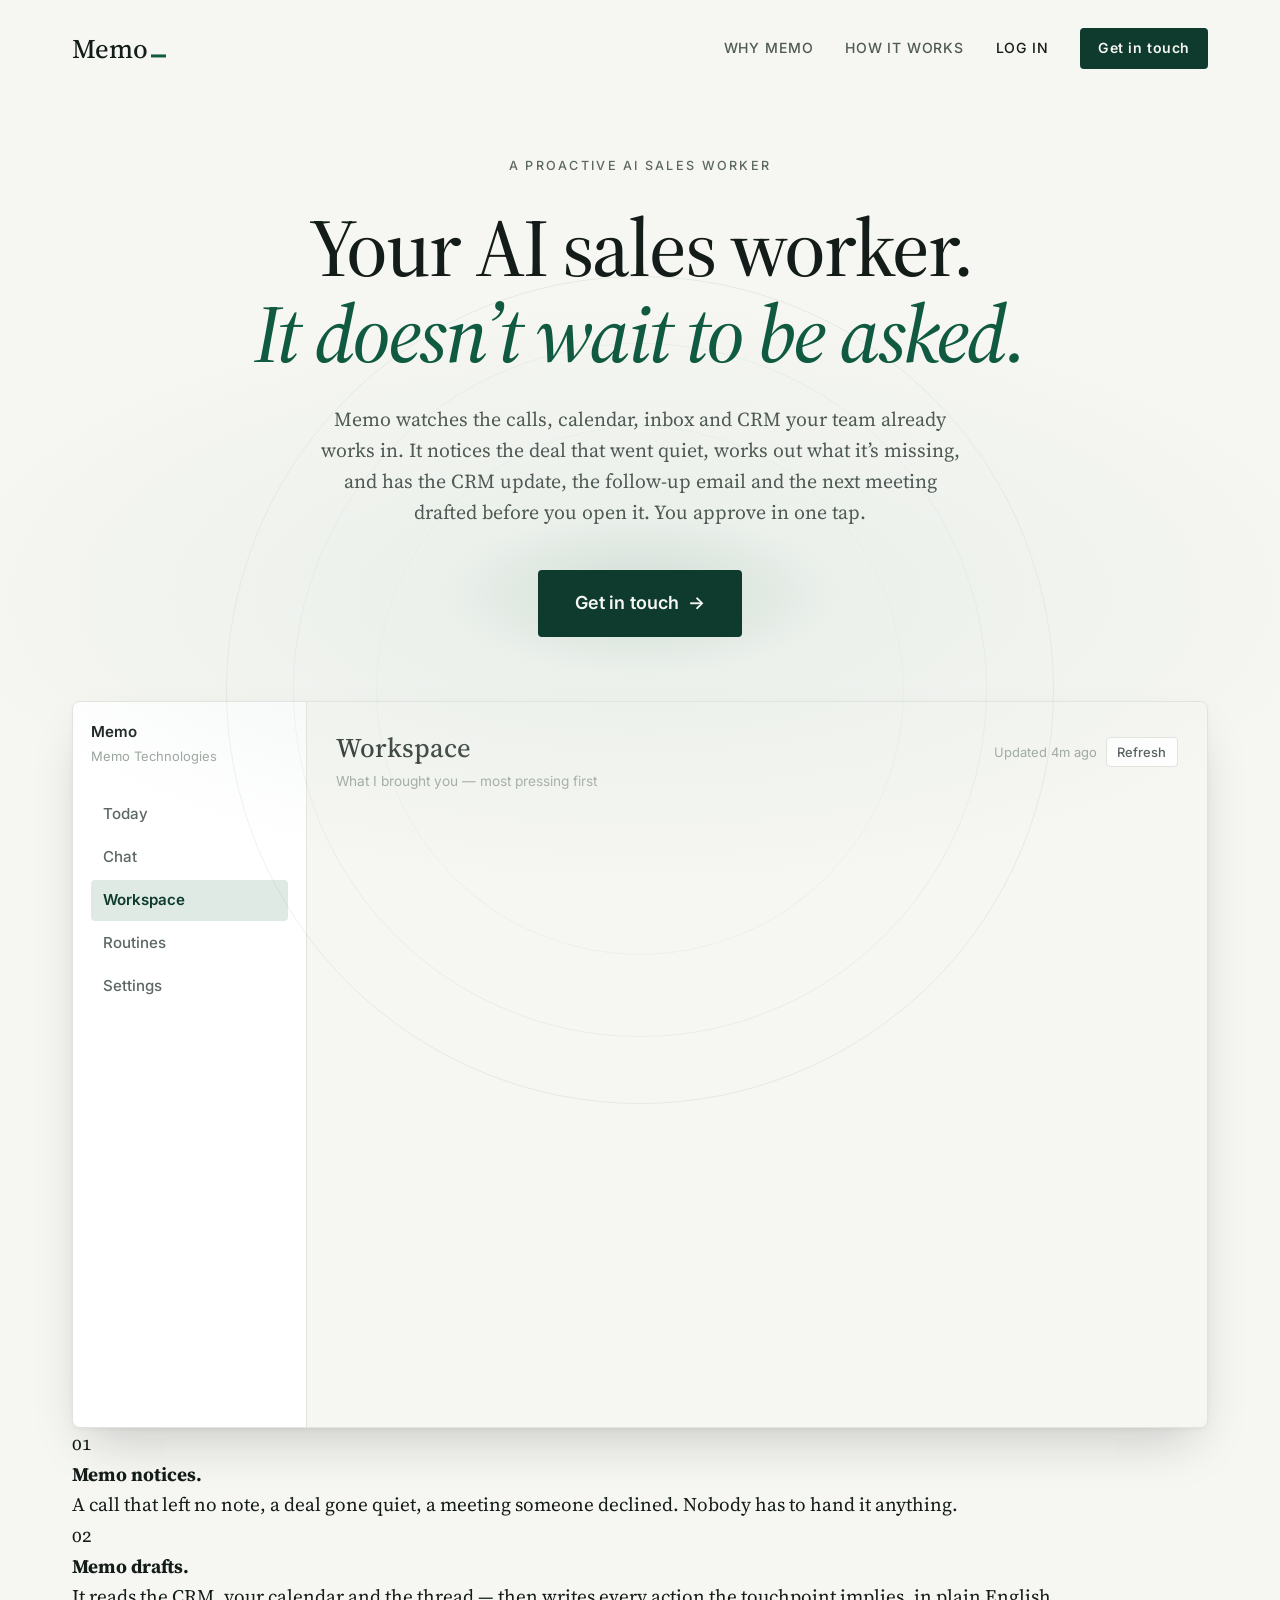
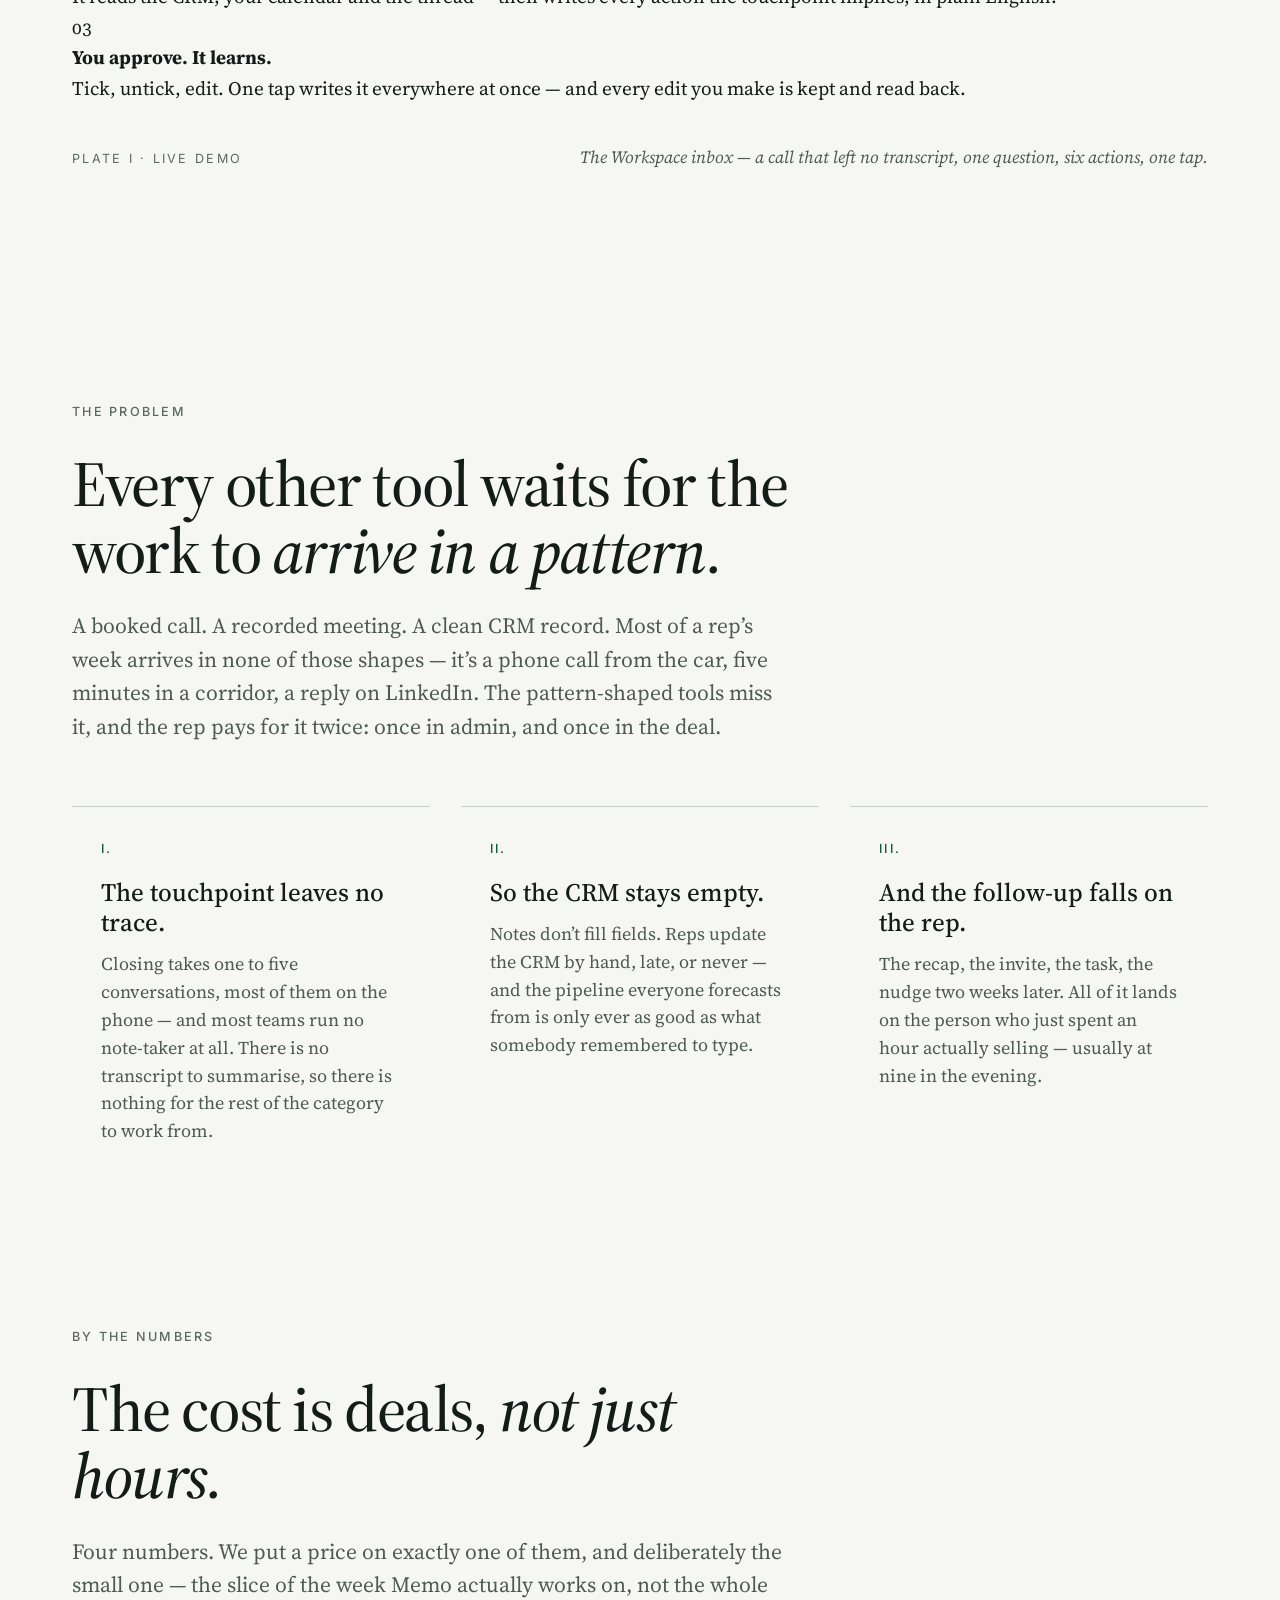
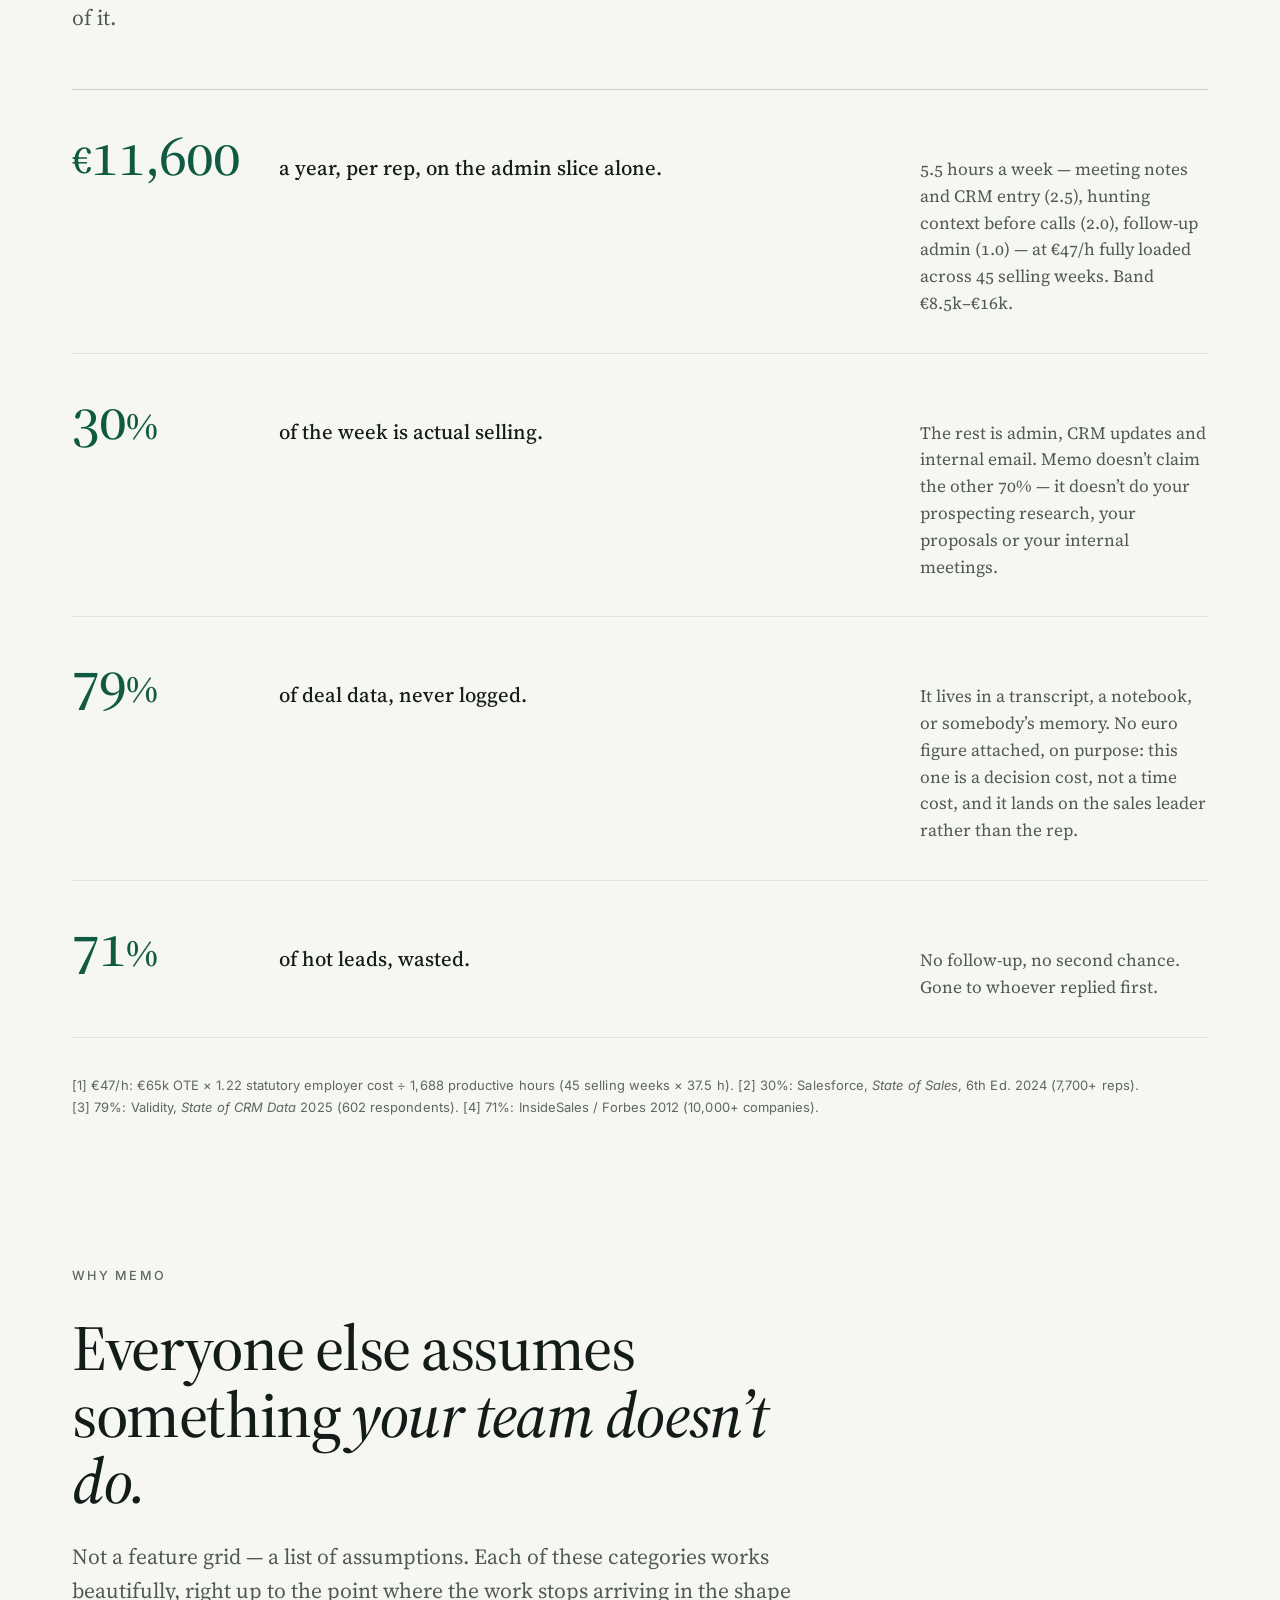
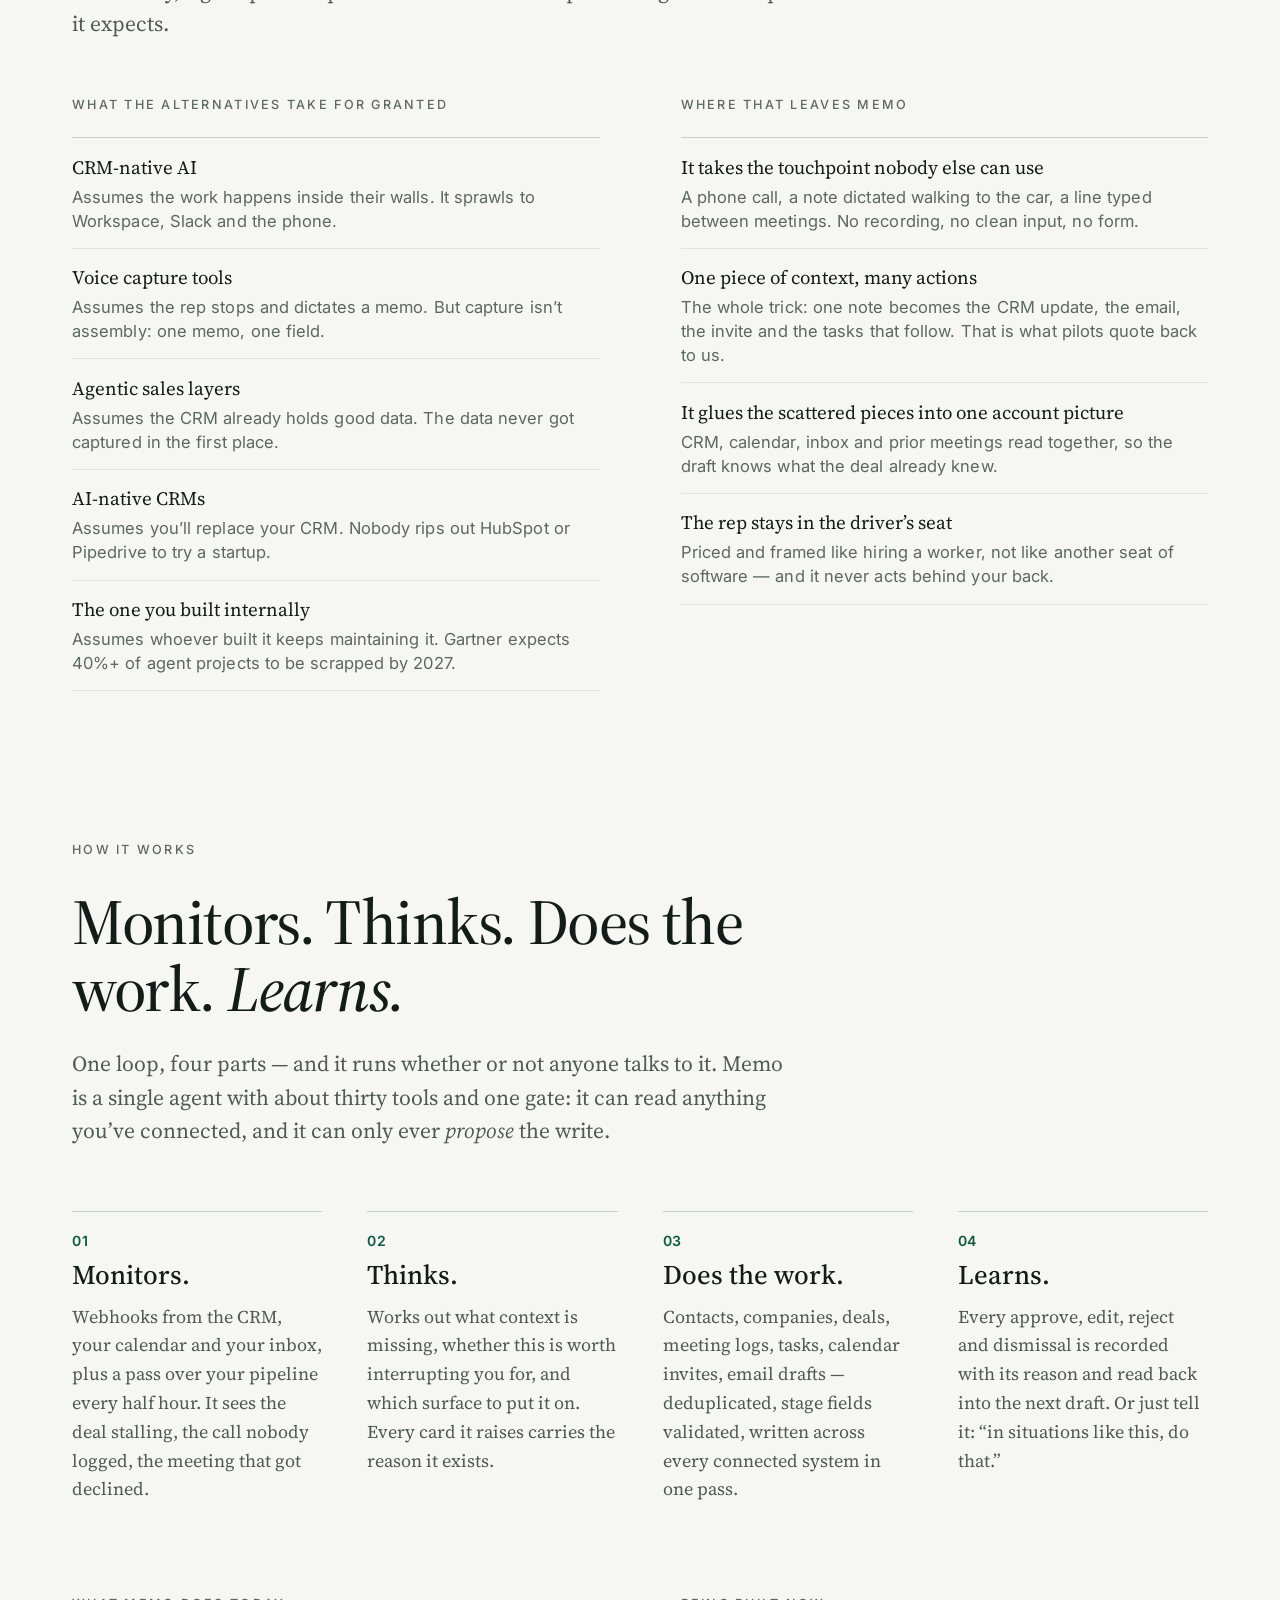
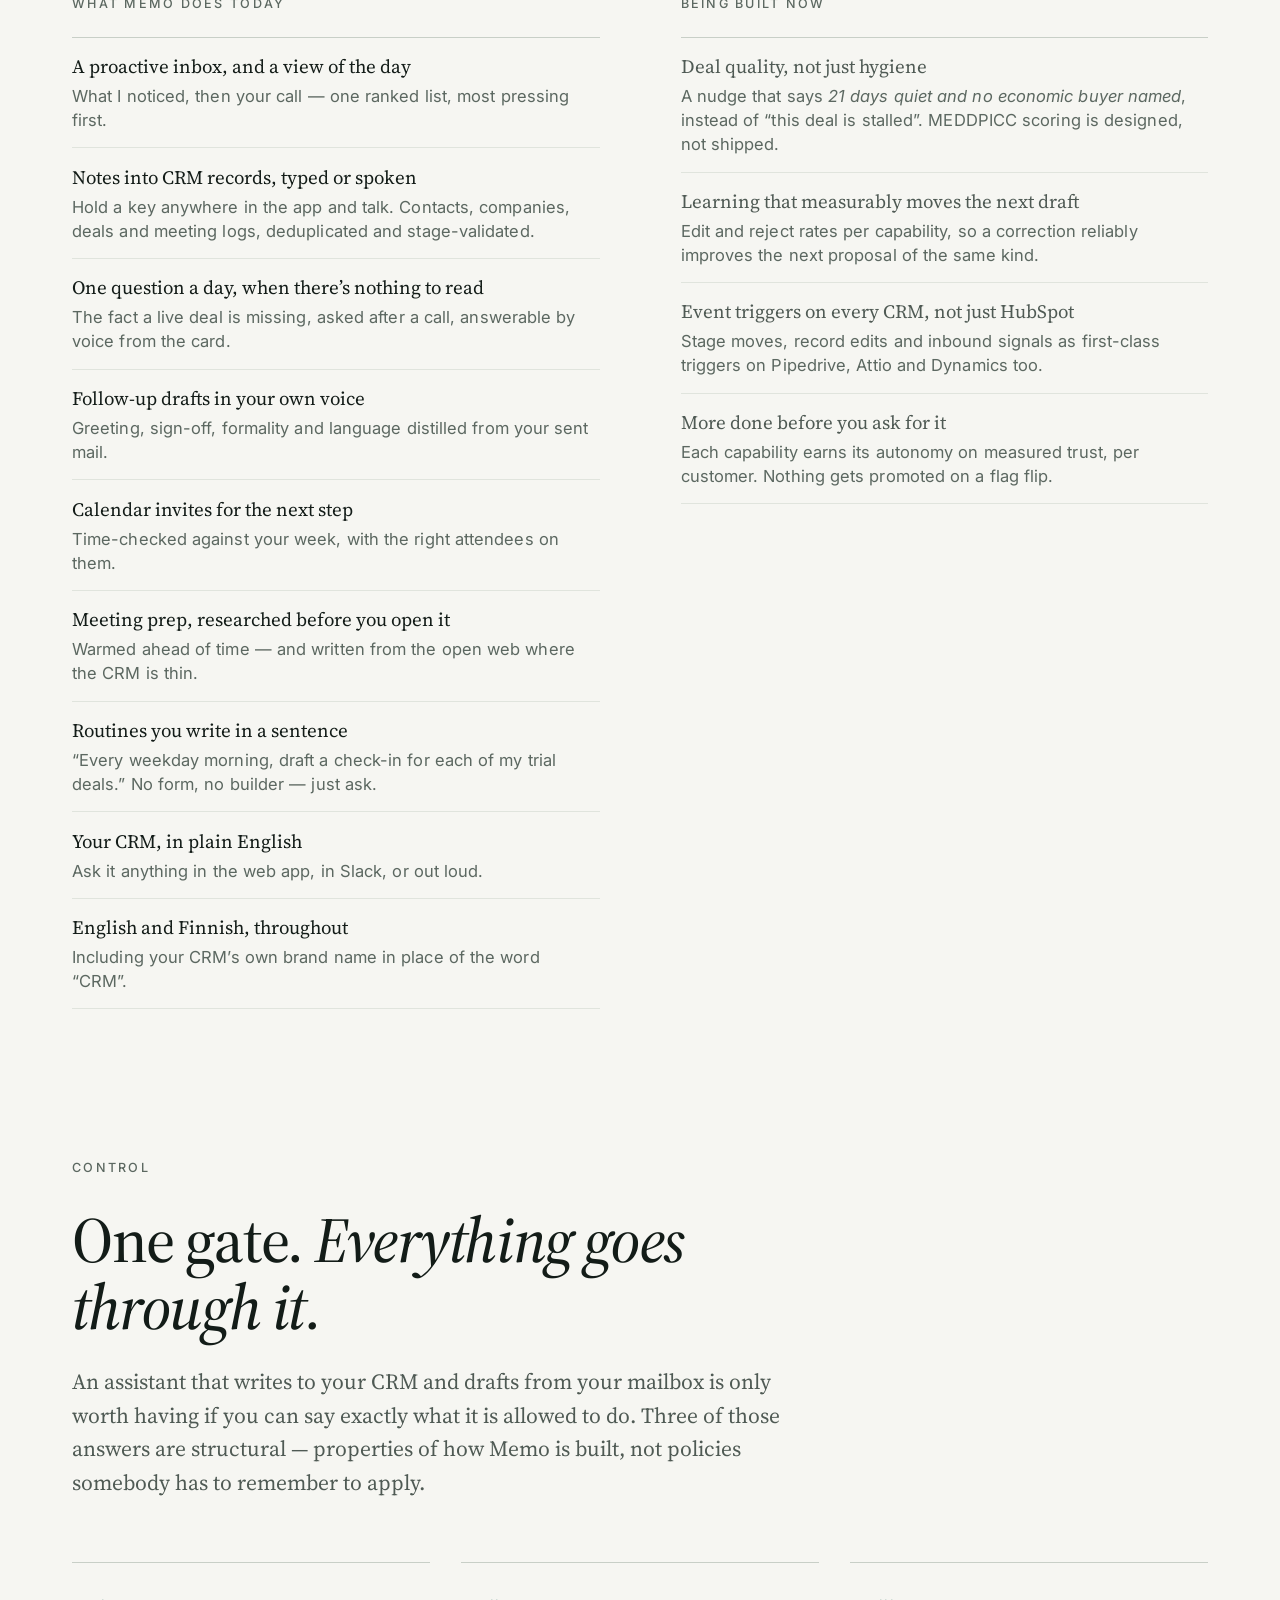
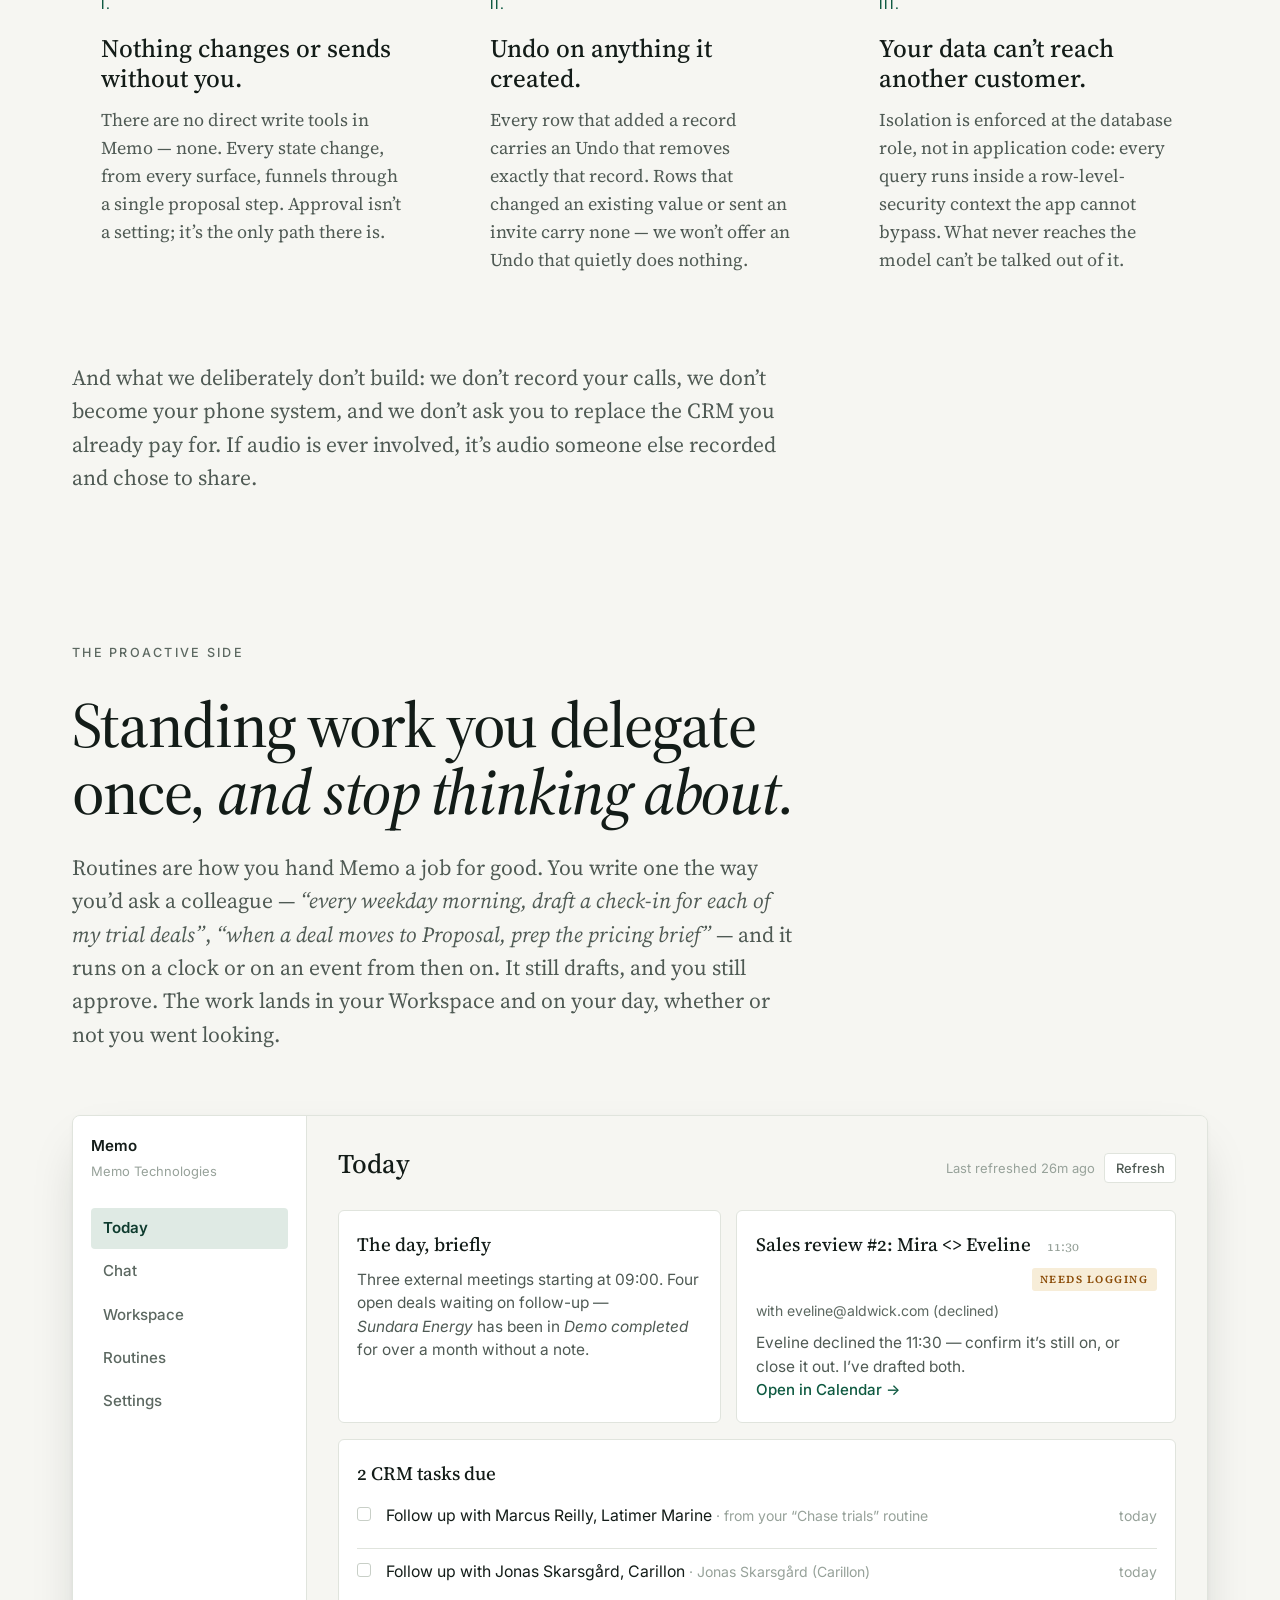
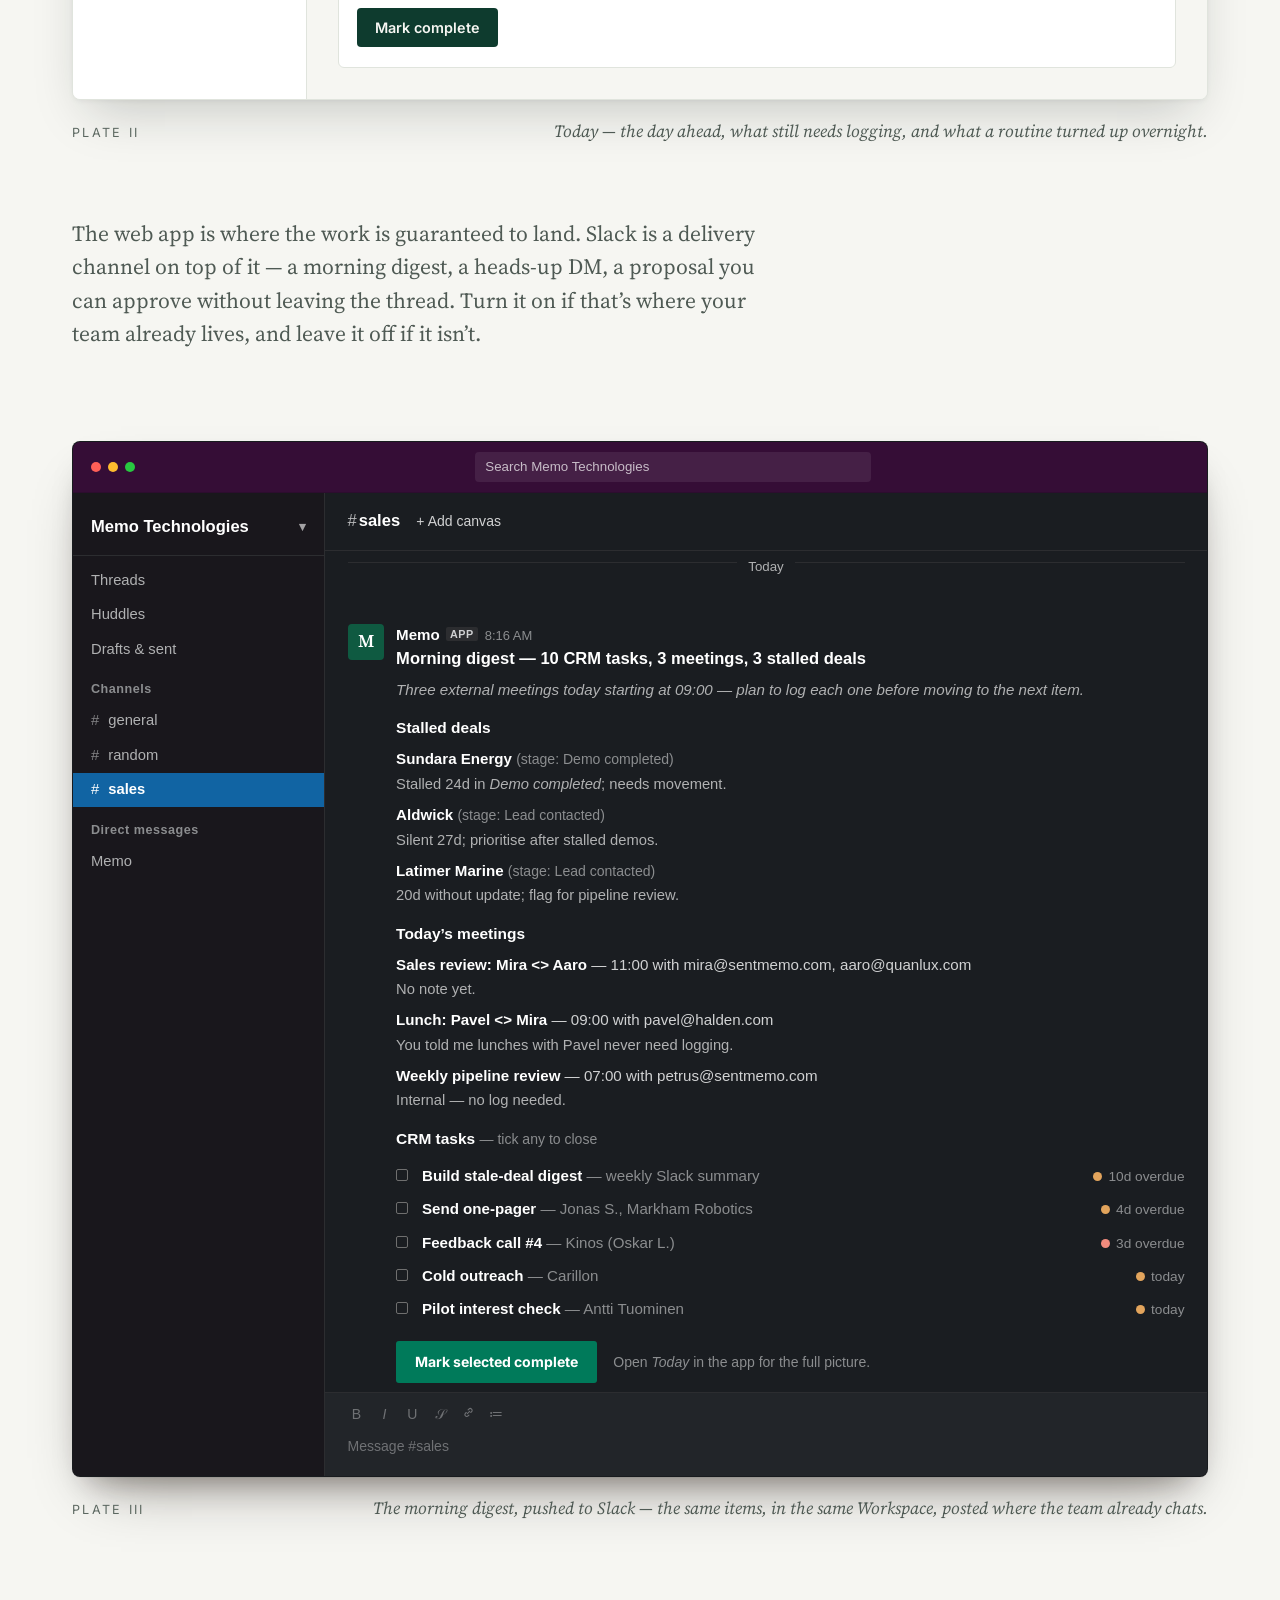
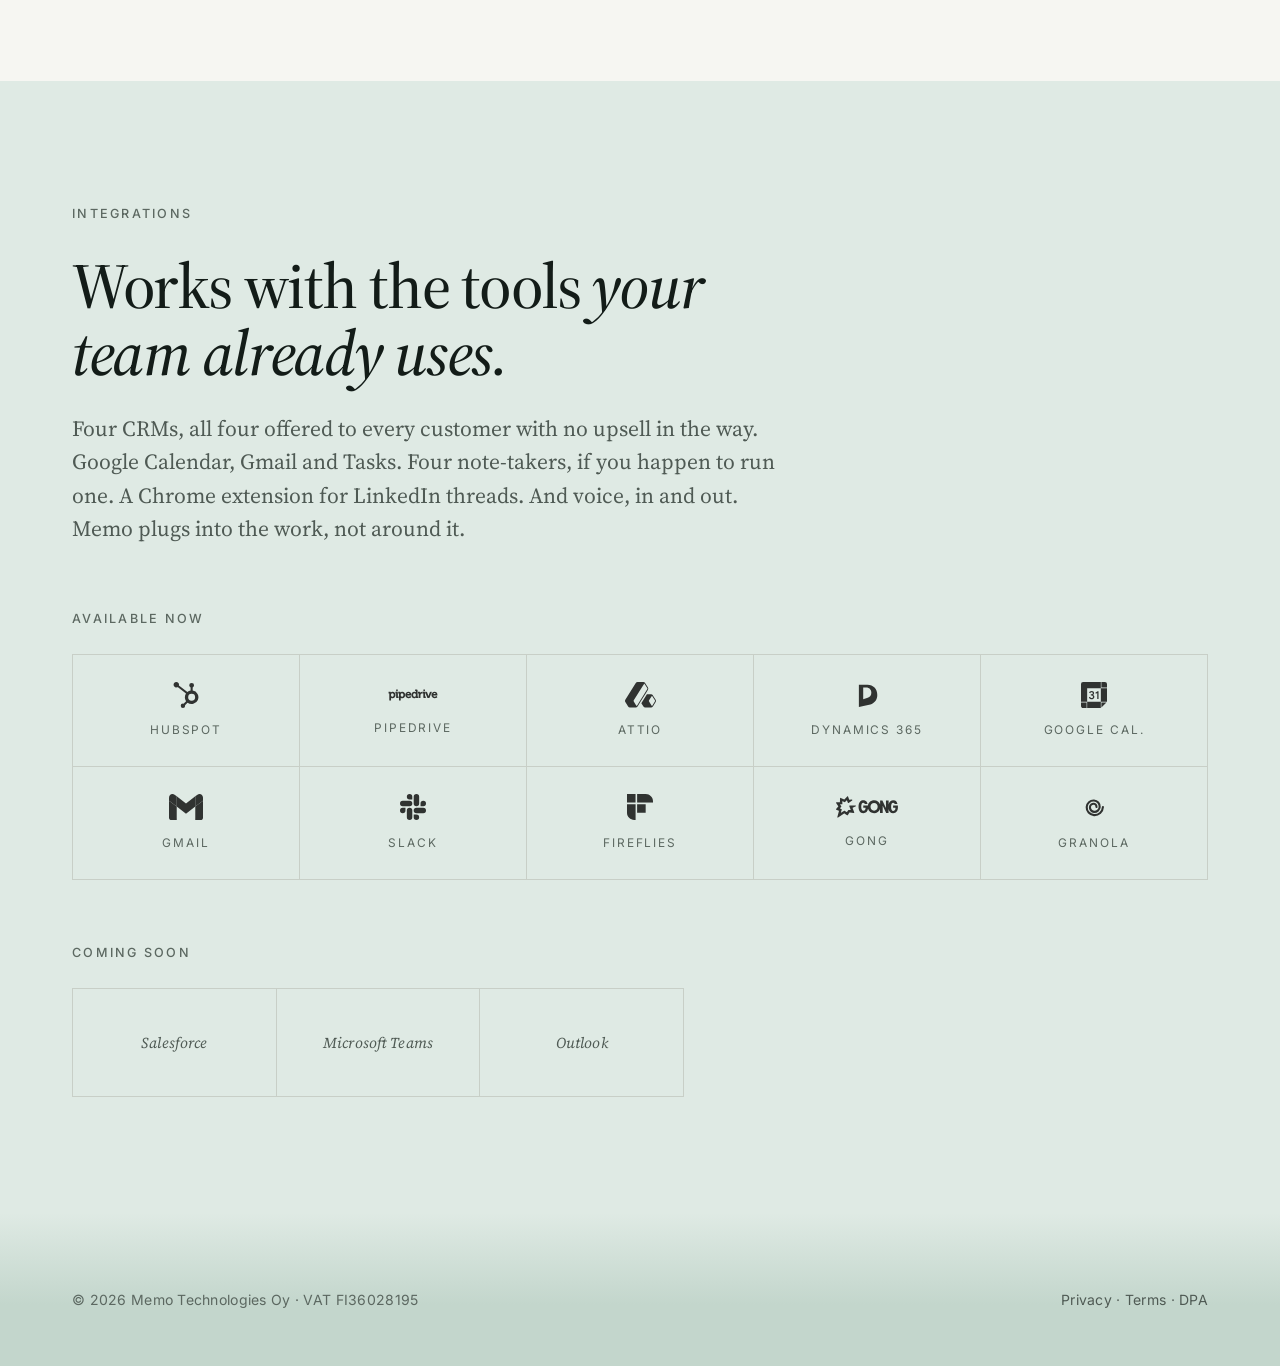
==== commit b44eaa5a: "Version the stylesheet links; drop the hero trust line The previous commit changed index.html and sa" ====
--- a/index.html
+++ b/index.html
@@ -10,7 +10,7 @@
   <link rel="preconnect" href="https://fonts.googleapis.com">
   <link rel="preconnect" href="https://fonts.gstatic.com" crossorigin>
   <link href="https://fonts.googleapis.com/css2?family=Source+Serif+4:ital,opsz,wght@0,8..60,400;0,8..60,500;0,8..60,600;0,8..60,700;1,8..60,400;1,8..60,500&family=Inter:wght@400;500;600;700&display=swap" rel="stylesheet">
-  <link rel="stylesheet" href="/sales.css">
+  <link rel="stylesheet" href="/sales.css?v=20260819">
 
   <link rel="canonical" href="https://sentmemo.com/">
 
@@ -122,9 +122,6 @@
         <div class="hero-cta">
           <a class="btn btn-primary btn-lg" href="mailto:henri@sentmemo.com?subject=Memo">Get in touch <span class="arrow">→</span></a>
         </div>
-        <p class="hero-trust">
-          Not a note-taker and not an AI SDR. It works the deals you already have &mdash; and <em>nothing goes out without your approval.</em>
-        </p>
       </div>
 
       <!-- Plate I — the Workspace inbox, where proactive work lands -->
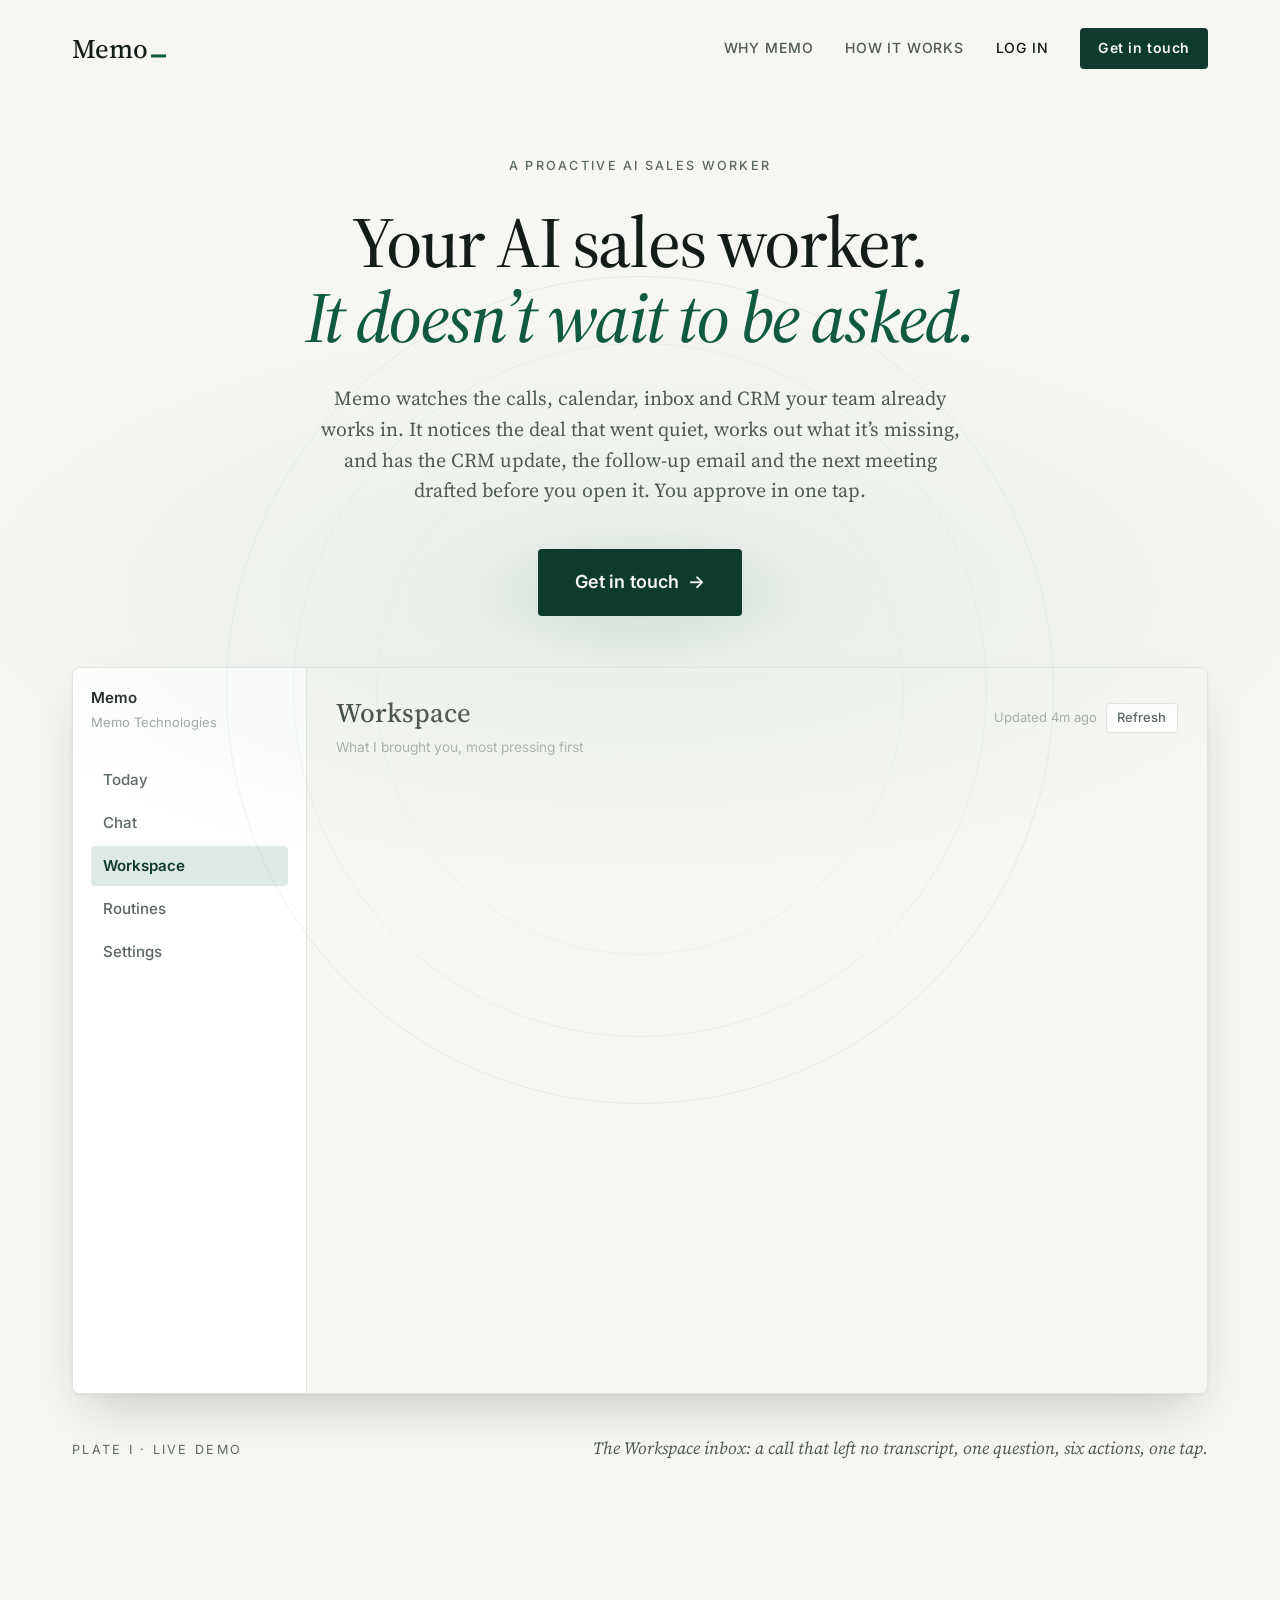
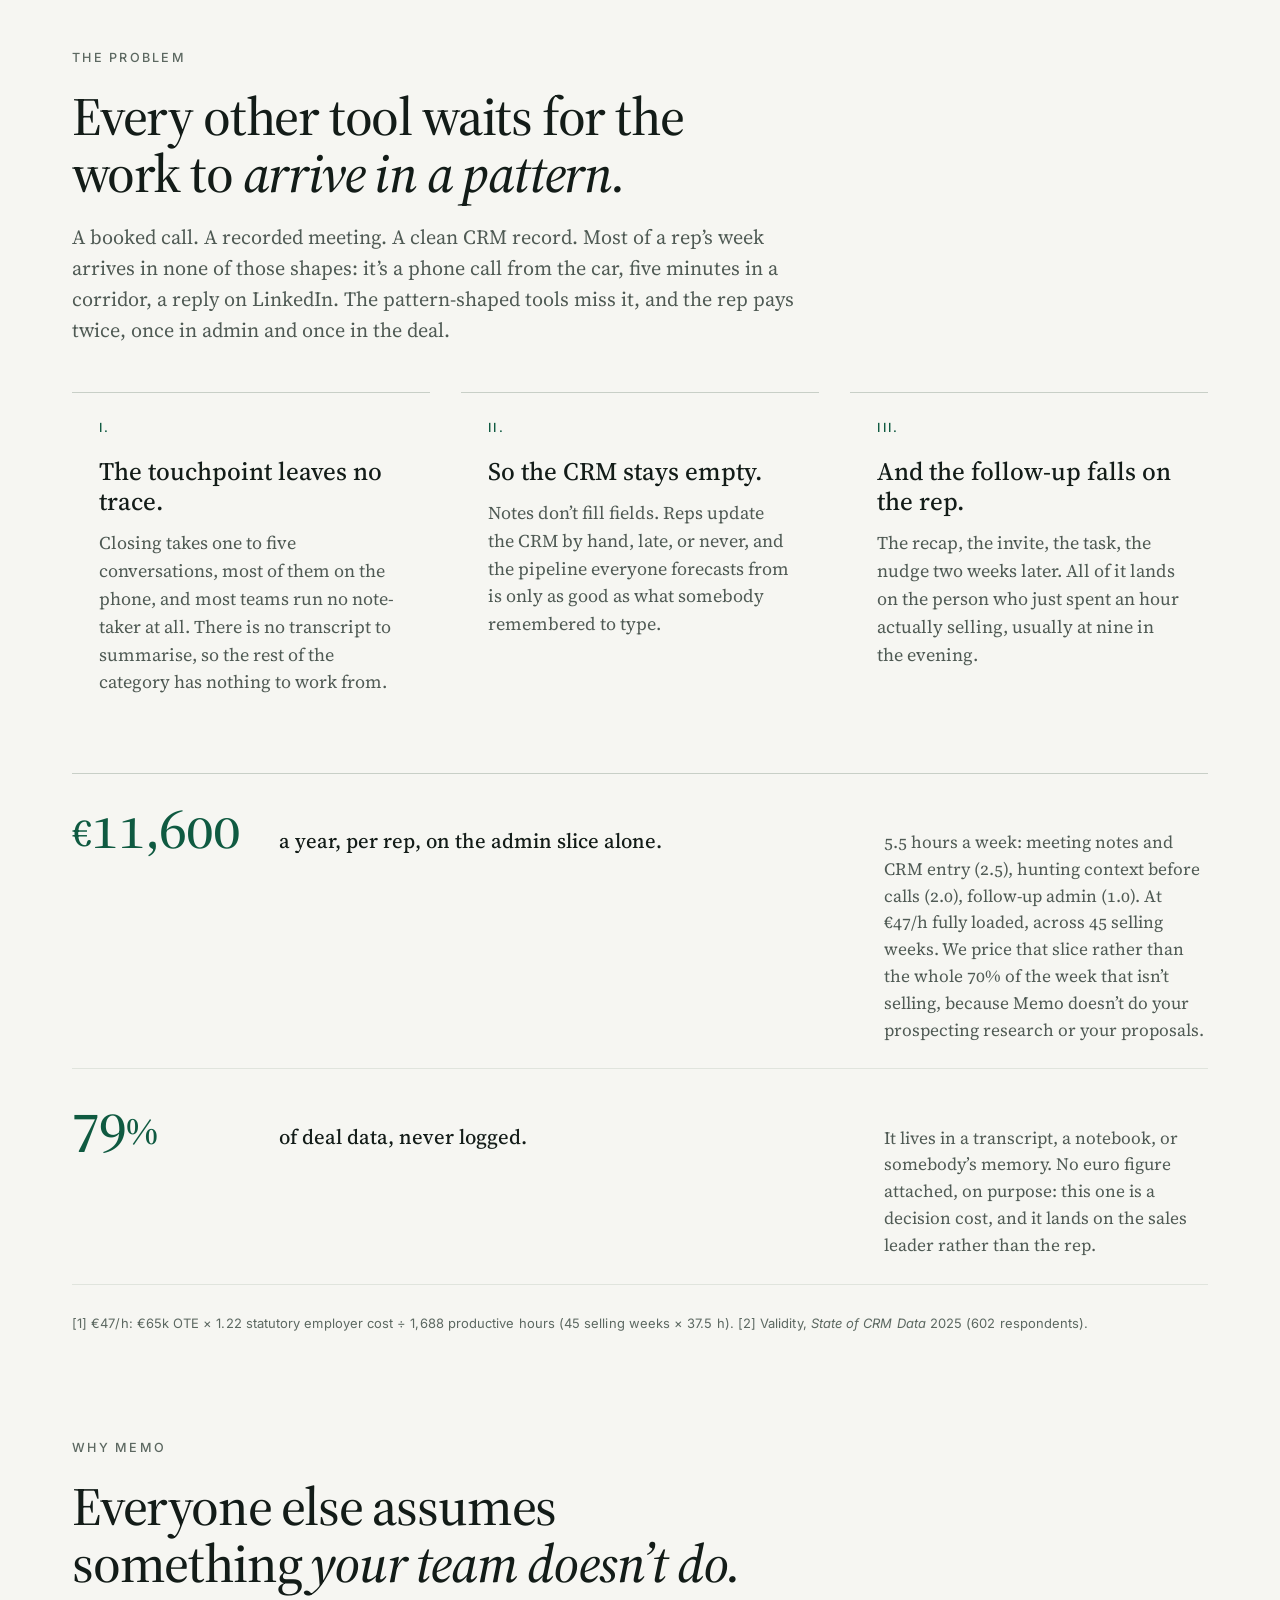
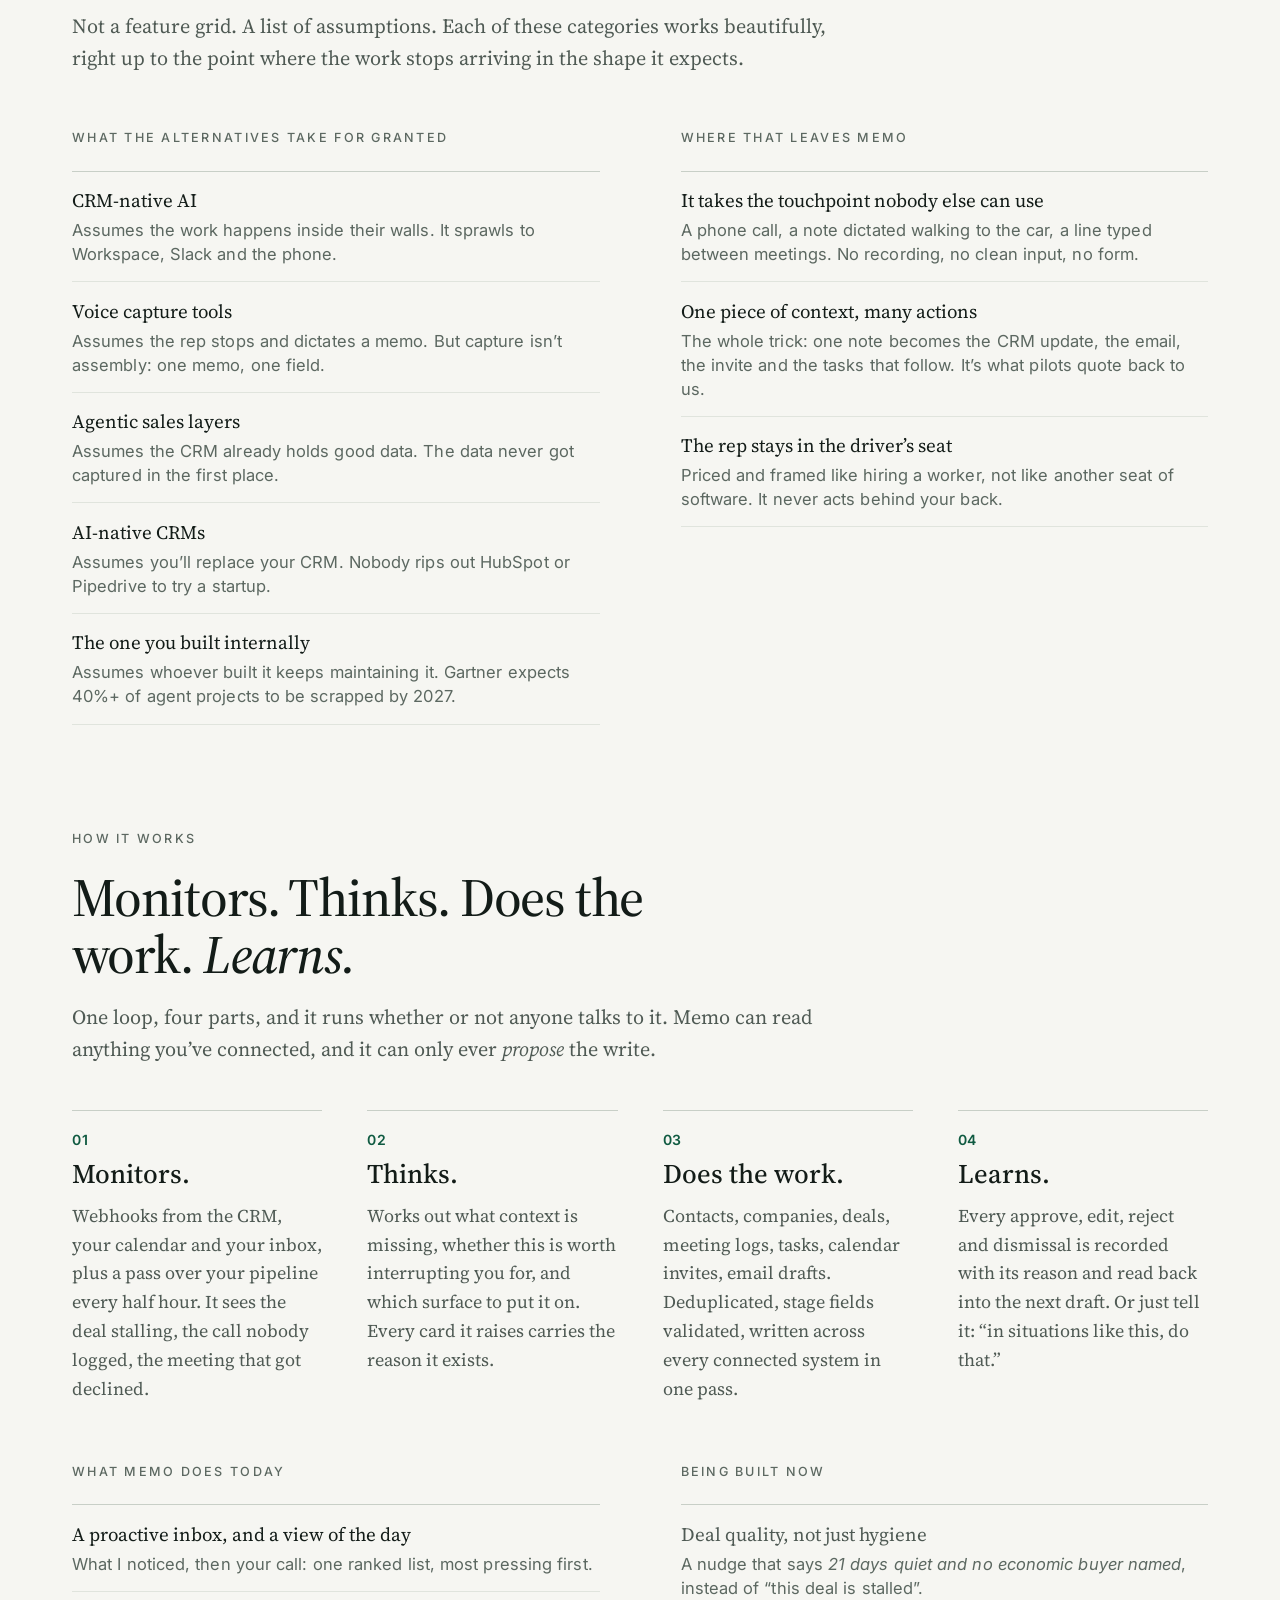
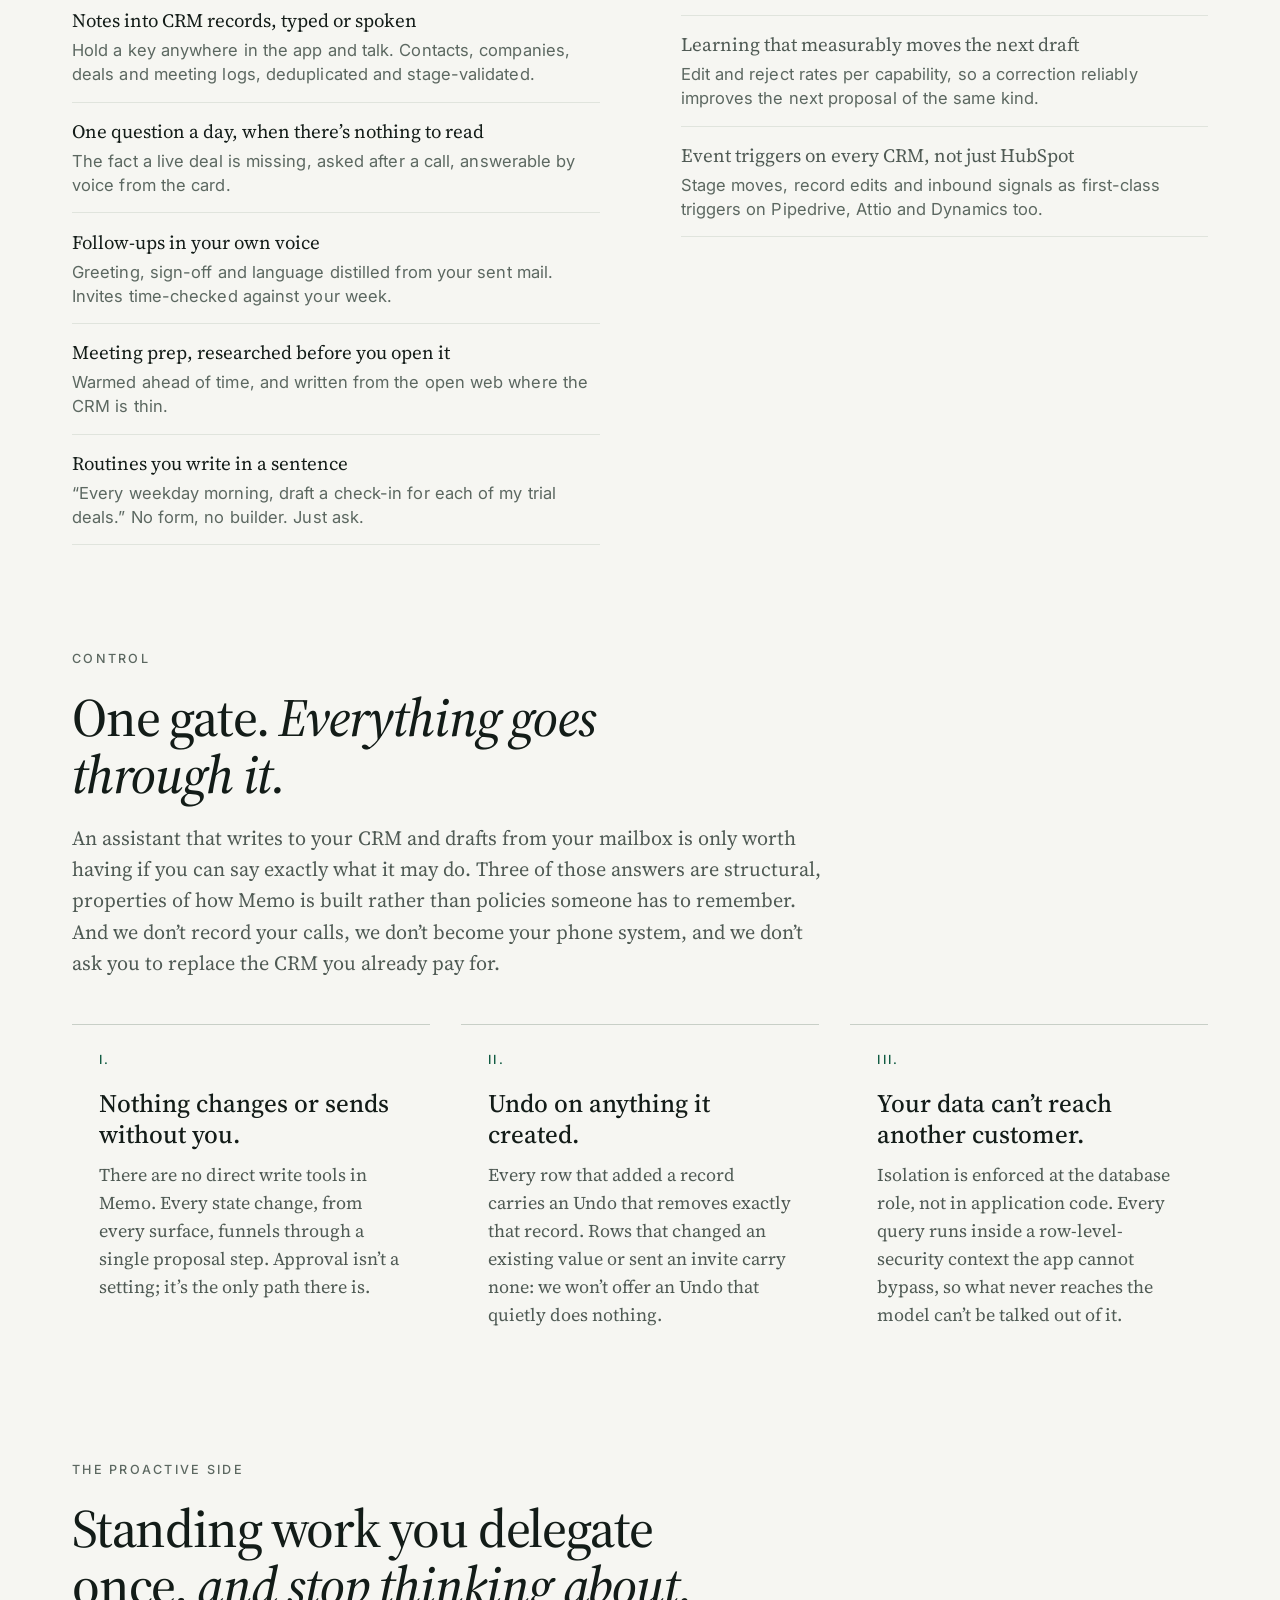
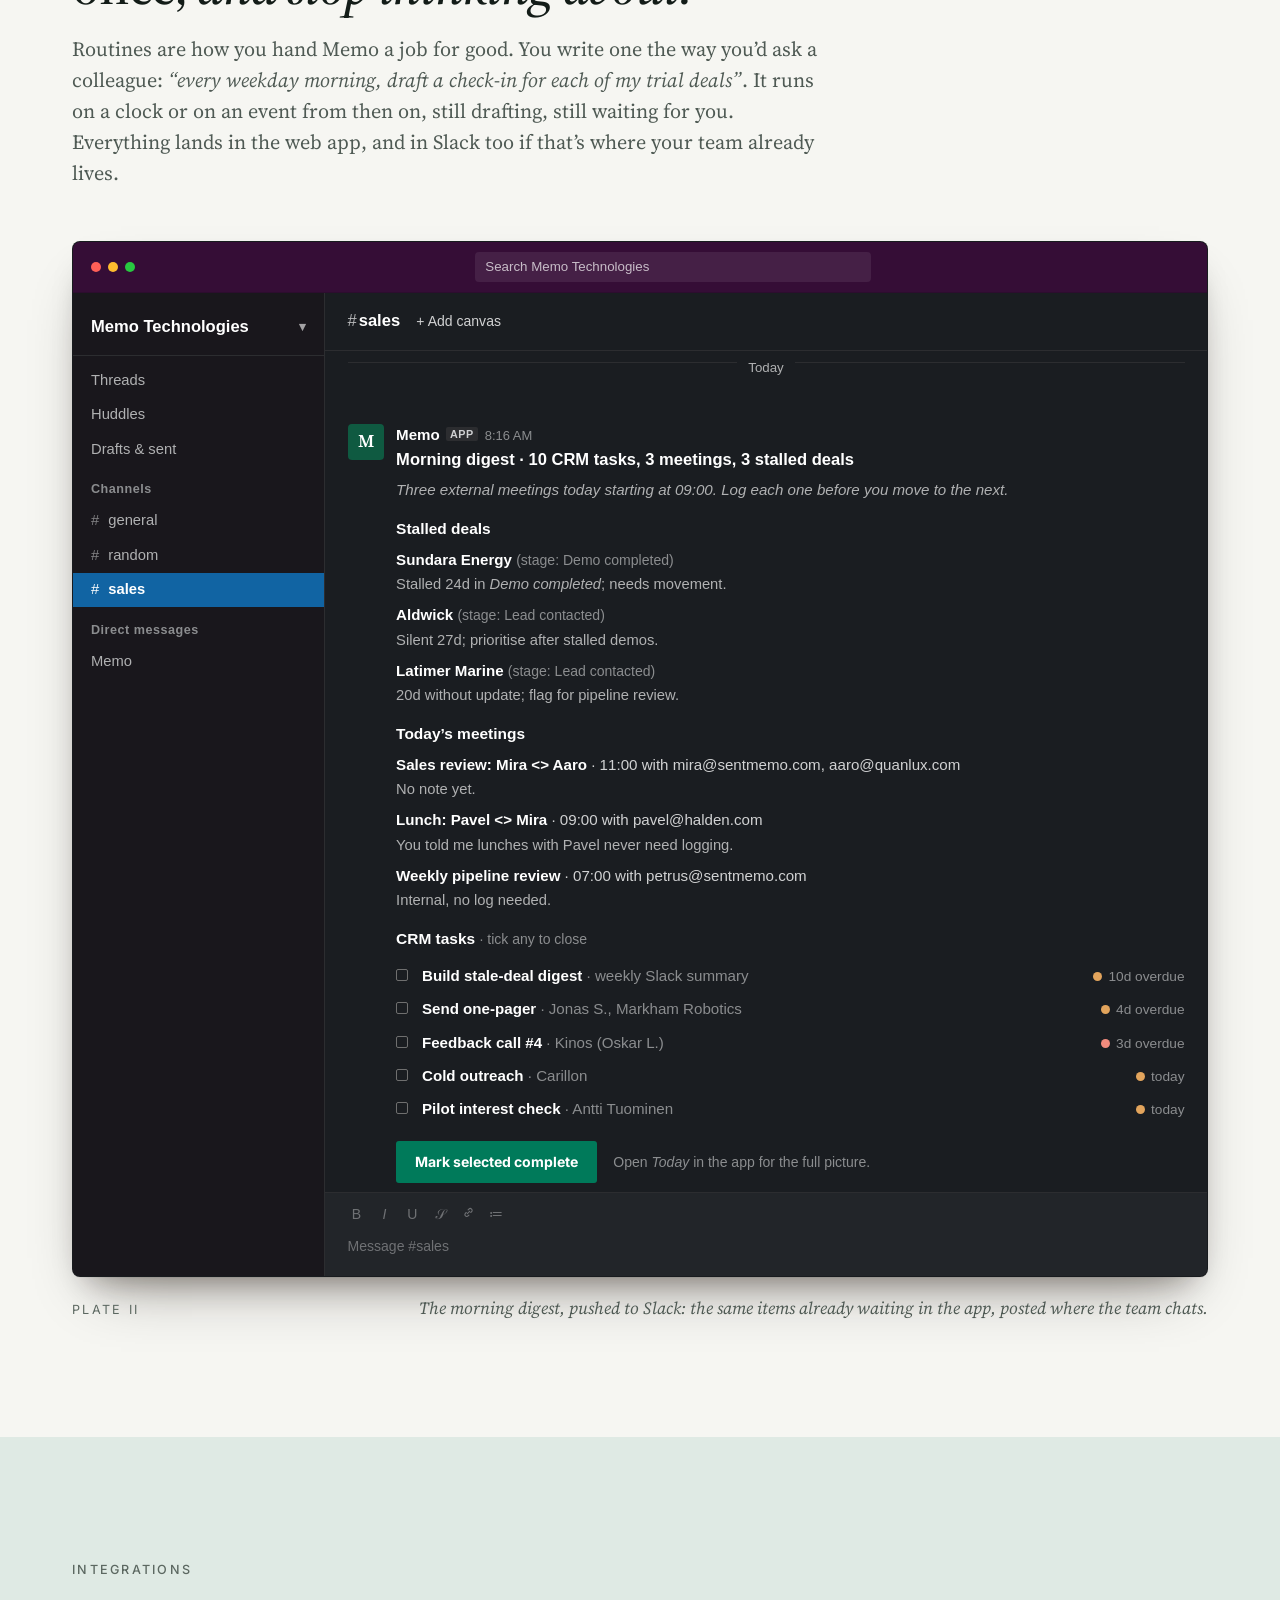
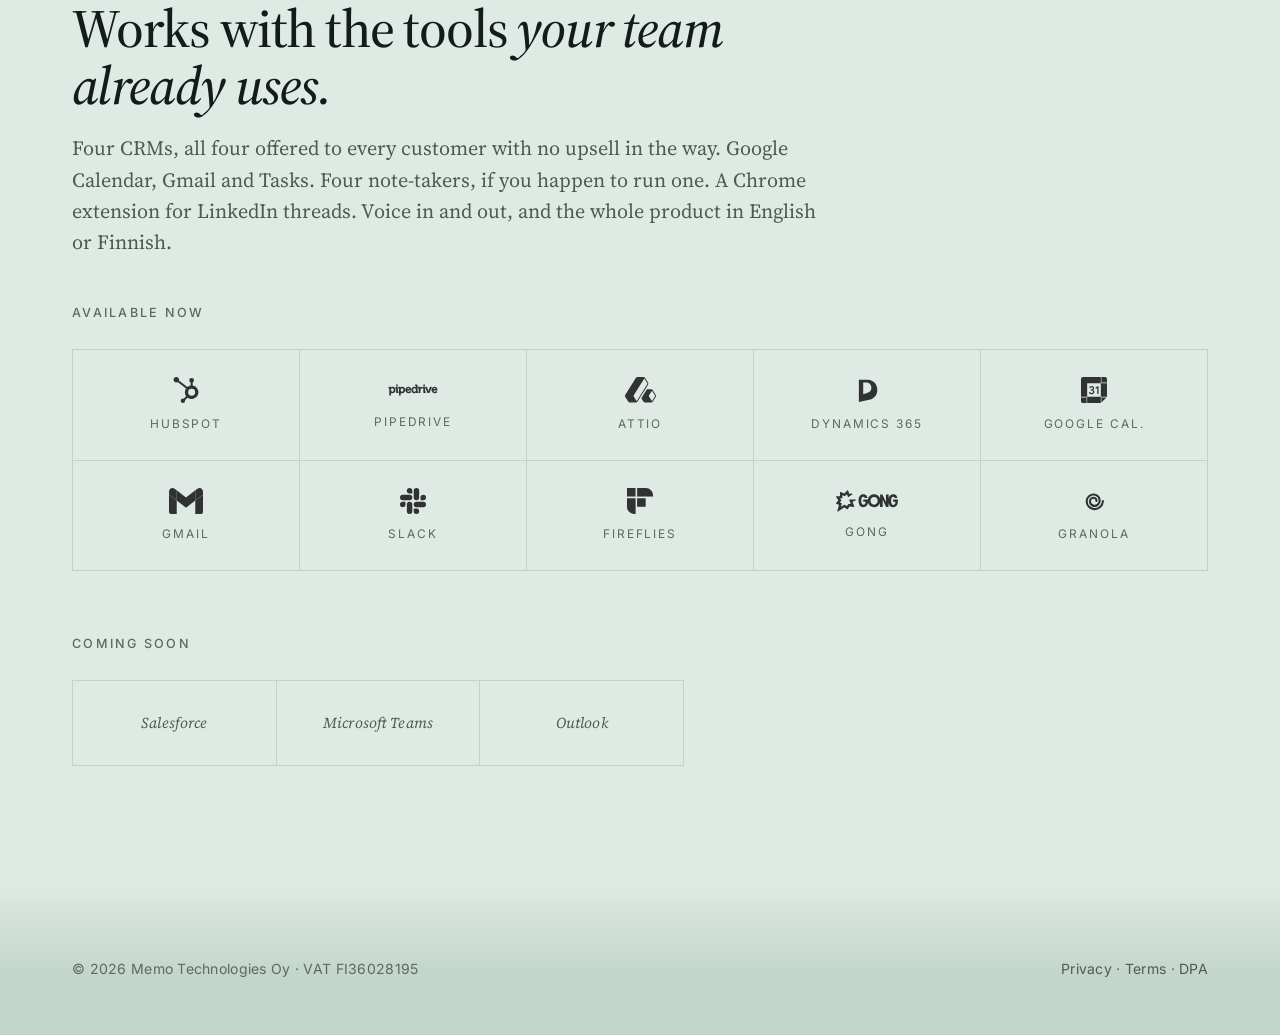
==== commit 94364fe3: "Cut the page down, and take the em dashes out Two things the site was doing that read as machine-wri" ====
--- a/index.html
+++ b/index.html
@@ -3,14 +3,14 @@
 <head>
   <meta charset="UTF-8">
   <meta name="viewport" content="width=device-width, initial-scale=1.0">
-  <title>Memo &ndash; A Proactive AI Sales Worker</title>
-  <meta name="description" content="Memo is a proactive AI sales worker. It watches your calls, calendar, inbox and CRM, then has the CRM updates, follow-up emails and next meetings drafted before you ask &mdash; for one-tap approval. Works with HubSpot, Pipedrive, Attio and Dynamics 365.">
+  <title>Memo · A Proactive AI Sales Worker</title>
+  <meta name="description" content="Memo is a proactive AI sales worker. It watches your calls, calendar, inbox and CRM, then has the CRM updates, follow-up emails and next meetings drafted before you ask, ready for one-tap approval. Works with HubSpot, Pipedrive, Attio and Dynamics 365.">
   <link rel="icon" href="data:image/svg+xml,<svg xmlns='http://www.w3.org/2000/svg' viewBox='0 0 100 100'><rect width='100' height='100' rx='6' fill='%230e3b2e'/><text x='50' y='68' font-family='ui-serif,Georgia' font-size='60' font-weight='600' fill='%23f6f6f2' text-anchor='middle'>M</text></svg>">
 
   <link rel="preconnect" href="https://fonts.googleapis.com">
   <link rel="preconnect" href="https://fonts.gstatic.com" crossorigin>
   <link href="https://fonts.googleapis.com/css2?family=Source+Serif+4:ital,opsz,wght@0,8..60,400;0,8..60,500;0,8..60,600;0,8..60,700;1,8..60,400;1,8..60,500&family=Inter:wght@400;500;600;700&display=swap" rel="stylesheet">
-  <link rel="stylesheet" href="/sales.css?v=20260819">
+  <link rel="stylesheet" href="/sales.css?v=20260819b">
 
   <link rel="canonical" href="https://sentmemo.com/">
 
@@ -18,17 +18,17 @@
   <meta property="og:type" content="website">
   <meta property="og:site_name" content="Memo">
   <meta property="og:url" content="https://sentmemo.com/">
-  <meta property="og:title" content="Memo &mdash; a proactive AI sales worker">
+  <meta property="og:title" content="Memo, a proactive AI sales worker">
   <meta property="og:description" content="It doesn&rsquo;t wait to be asked. Memo notices what your deals need, then drafts the CRM updates, follow-up emails and next meetings for one-tap approval.">
   <meta property="og:image" content="https://sentmemo.com/og.png">
   <meta property="og:image:width" content="1200">
   <meta property="og:image:height" content="630">
-  <meta property="og:image:alt" content="Memo &mdash; a proactive AI sales worker. It doesn&rsquo;t wait to be asked.">
+  <meta property="og:image:alt" content="Memo, a proactive AI sales worker. It doesn&rsquo;t wait to be asked.">
   <meta property="og:locale" content="en_US">
 
   <!-- Twitter -->
   <meta name="twitter:card" content="summary_large_image">
-  <meta name="twitter:title" content="Memo &mdash; a proactive AI sales worker">
+  <meta name="twitter:title" content="Memo, a proactive AI sales worker">
   <meta name="twitter:description" content="It doesn&rsquo;t wait to be asked. Memo notices what your deals need, then drafts the CRM updates, follow-ups and next meetings for one-tap approval.">
   <meta name="twitter:image" content="https://sentmemo.com/og.png">
 
@@ -55,7 +55,7 @@
         "applicationCategory": "BusinessApplication",
         "applicationSubCategory": "Sales Productivity / Proactive AI Sales Worker",
         "operatingSystem": "Web, Slack",
-        "description": "A proactive AI sales worker for account executives. It monitors the CRM, calendar and inbox, then drafts the CRM updates, follow-up emails, tasks and calendar invites each touchpoint implies — for one-tap approval, with an undo on anything it created. Works with HubSpot, Pipedrive, Attio, Dynamics 365, Google Workspace, Slack, and note-takers including Fireflies, Gong and Granola.",
+        "description": "A proactive AI sales worker for account executives. It monitors the CRM, calendar and inbox, then drafts the CRM updates, follow-up emails, tasks and calendar invites each touchpoint implies, for one-tap approval, with an undo on anything it created. Works with HubSpot, Pipedrive, Attio, Dynamics 365, Google Workspace, Slack, and note-takers including Fireflies, Gong and Granola.",
         "url": "https://sentmemo.com/",
         "publisher": { "@id": "https://sentmemo.com/#organization" }
       },
@@ -63,7 +63,7 @@
         "@type": "WebPage",
         "@id": "https://sentmemo.com/#webpage",
         "url": "https://sentmemo.com/",
-        "name": "Memo — a proactive AI sales worker",
+        "name": "Memo, a proactive AI sales worker",
         "isPartOf": { "@id": "https://sentmemo.com/#organization" },
         "primaryImageOfPage": "https://sentmemo.com/og.png",
         "about": { "@id": "https://sentmemo.com/#product" }
@@ -94,14 +94,14 @@
     <div class="container">
       <div class="hero-stage">
 
-        <!-- One touchpoint in, three artefacts out — the wedge, stated in
+        <!-- One touchpoint in, three artefacts out: the wedge, stated in
              pictures before the headline states it in words. -->
         <div class="float-card transcript" aria-hidden="true">
           <div class="label"><span class="pip">&#9679;</span>Voice note &middot; 38 sec</div>
           <div class="meta">Held the mic and talked, walking to the car</div>
         </div>
         <div class="float-card proposal" aria-hidden="true">
-          <div class="label"><img class="logo" src="logos/hubspot-color.svg" alt="HubSpot">Update deal: Halden &mdash; NA Expansion</div>
+          <div class="label"><img class="logo" src="logos/hubspot-color.svg" alt="HubSpot">Update deal: Halden NA Expansion</div>
           <div class="meta">Stage: <strong>Qualified to buy</strong> &middot; $50,000</div>
           <div class="progress" aria-hidden="true"><span></span></div>
         </div>
@@ -124,7 +124,7 @@
         </div>
       </div>
 
-      <!-- Plate I — the Workspace inbox, where proactive work lands -->
+      <!-- Plate I: the Workspace inbox, where proactive work lands -->
       <figure class="plate" aria-label="Memo's Workspace inbox: Memo notices a call that left no note, asks the one thing it cannot read, drafts six actions from the one-line answer, and writes them to HubSpot with an Undo on each.">
         <div class="plate-frame">
           <div class="webapp webapp-demo">
@@ -143,14 +143,14 @@
               <div class="web-page-head">
                 <div>
                   <h3>Workspace</h3>
-                  <div class="ap-sub">What I brought you &mdash; most pressing first</div>
+                  <div class="ap-sub">What I brought you, most pressing first</div>
                 </div>
                 <span class="web-refresh">Updated 4m ago <span class="btn-mini">Refresh</span></span>
               </div>
 
               <div class="ap-body">
 
-                <!-- Phase 1 — Memo noticed on its own, and asked the one thing
+                <!-- Phase 1: Memo noticed on its own, and asked the one thing
                      it had no way to read. Answered by voice from the card. -->
                 <div class="phase phase-1" aria-hidden="true">
                   <div class="ap-label">What I noticed</div>
@@ -159,7 +159,7 @@
                     <p>Halden has sat in <em>Qualified to buy</em> for 23 days with no economic buyer named on the deal. Tell me one thing and I&rsquo;ll write the rest.</p>
                     <div class="ap-why"><strong>Why you&rsquo;re seeing this</strong> &middot; call logged in HubSpot &middot; 23d in Qualified to buy</div>
                     <div class="ap-ask">
-                      <span class="field typed">Mira&rsquo;s CFO signs it off &mdash; pricing review Wednesday, she wants legal on it</span>
+                      <span class="field typed">Mira&rsquo;s CFO signs it off. Pricing review Wednesday, she wants legal on it</span>
                       <span class="ap-mic" aria-hidden="true"><svg viewBox="0 0 16 16" width="12" height="12" fill="none" stroke="currentColor" stroke-width="1.5" stroke-linecap="round" aria-hidden="true"><rect x="5.5" y="1.5" width="5" height="8" rx="2.5"/><path d="M3 8a5 5 0 0010 0"/><path d="M8 13v1.5"/></svg></span>
                       <span class="ap-btn">Send</span>
                     </div>
@@ -170,7 +170,7 @@
                   </div>
                 </div>
 
-                <!-- Phase 2 — one answer, six actions. The additive half is
+                <!-- Phase 2: one answer, six actions. The additive half is
                      already done and undoable; the rest waits for a tap. -->
                 <div class="phase phase-2" aria-hidden="true">
                   <div class="ap-label">Your call <span class="n">&middot; drafted from one line, after your 11:00</span></div>
@@ -187,7 +187,7 @@
                     </div>
                     <div class="ap-row">
                       <span class="ap-box on" aria-hidden="true"></span>
-                      <span><strong>Added contact:</strong> Ingrid Solheim &mdash; CFO
+                      <span><strong>Added contact:</strong> Ingrid Solheim, CFO
                         <span class="meta">Linked to Halden &middot; economic buyer</span>
                       </span>
                       <span class="ap-undo">Undo</span>
@@ -196,7 +196,7 @@
                     <div class="ap-split">I&rsquo;d like to do this</div>
                     <div class="ap-row">
                       <span class="ap-box on" aria-hidden="true"></span>
-                      <span><strong>Update deal:</strong> Halden &mdash; NA Expansion
+                      <span><strong>Update deal:</strong> Halden NA Expansion
                         <span class="meta">Stage: Qualified to buy &middot; $50,000 &middot; close date +3w</span>
                       </span>
                       <span class="ap-tag">deal update</span>
@@ -204,7 +204,7 @@
                     <div class="ap-row">
                       <span class="ap-box on" aria-hidden="true"></span>
                       <span><strong>Close task:</strong> Draft expansion proposal
-                        <span class="meta">4 days overdue &mdash; this meeting was it</span>
+                        <span class="meta">4 days overdue &middot; this meeting was it</span>
                       </span>
                       <span class="ap-tag">task</span>
                     </div>
@@ -231,11 +231,11 @@
                   </div>
                 </div>
 
-                <!-- Phase 3 — written, reversible, and one correction wiser -->
+                <!-- Phase 3: written, reversible, and one correction wiser -->
                 <div class="phase phase-3" aria-hidden="true">
                   <div class="ap-label">Done</div>
                   <div class="ap-card">
-                    <div class="ap-sent"><span aria-hidden="true">✓</span> In HubSpot &mdash; 6 actions, 11 seconds</div>
+                    <div class="ap-sent"><span aria-hidden="true">✓</span> In HubSpot &middot; 6 actions in 11 seconds</div>
 
                     <div class="ap-row">
                       <span class="ap-box on" aria-hidden="true"></span>
@@ -246,14 +246,14 @@
                     </div>
                     <div class="ap-row">
                       <span class="ap-box on" aria-hidden="true"></span>
-                      <span><strong>Deal moved</strong> to Qualified to buy &mdash; $52,000
+                      <span><strong>Deal moved</strong> to Qualified to buy &middot; $52,000
                         <span class="meta">You changed the amount from $50,000</span>
                       </span>
                     </div>
                     <div class="ap-row">
                       <span class="ap-box on" aria-hidden="true"></span>
                       <span><strong>Task closed</strong> &middot; <strong>draft waiting in Gmail</strong> &middot; <strong>invite sent</strong>
-                        <span class="meta">Wed 10:00 &mdash; Mira and legal accepted</span>
+                        <span class="meta">Wed 10:00 &middot; Mira and legal accepted</span>
                       </span>
                     </div>
 
@@ -273,104 +273,57 @@
           </div>
         </div>
 
-        <div class="demo-progress" aria-label="The three phases the demo walks through">
-          <div class="demo-step">
-            <span class="demo-num">01</span>
-            <div>
-              <h4>Memo notices.</h4>
-              <p>A call that left no note, a deal gone quiet, a meeting someone declined. Nobody has to hand it anything.</p>
-            </div>
-          </div>
-          <div class="demo-step">
-            <span class="demo-num">02</span>
-            <div>
-              <h4>Memo drafts.</h4>
-              <p>It reads the CRM, your calendar and the thread &mdash; then writes every action the touchpoint implies, in plain English.</p>
-            </div>
-          </div>
-          <div class="demo-step">
-            <span class="demo-num">03</span>
-            <div>
-              <h4>You approve. It learns.</h4>
-              <p>Tick, untick, edit. One tap writes it everywhere at once &mdash; and every edit you make is kept and read back.</p>
-            </div>
-          </div>
-        </div>
-
         <figcaption class="plate-caption" style="margin-top: 1.25rem;">
           <span class="figure">Plate&nbsp;I &middot; Live demo</span>
-          <span class="text">The Workspace inbox &mdash; a call that left no transcript, one question, six actions, one tap.</span>
+          <span class="text">The Workspace inbox: a call that left no transcript, one question, six actions, one tap.</span>
         </figcaption>
       </figure>
     </div>
   </section>
 
-  <!-- ── Problem ────────────────────────────────────────────── -->
+  <!-- ── Problem, and what it costs ─────────────────────────── -->
   <section class="bay">
     <div class="container">
       <div class="smallcaps section-eyebrow">The problem</div>
       <h2 class="head">Every other tool waits for the work to <em>arrive in a pattern.</em></h2>
       <p class="lede">
-        A booked call. A recorded meeting. A clean CRM record. Most of a rep&rsquo;s week arrives in none of those shapes &mdash; it&rsquo;s a phone call from the car, five minutes in a corridor, a reply on LinkedIn. The pattern-shaped tools miss it, and the rep pays for it twice: once in admin, and once in the deal.
+        A booked call. A recorded meeting. A clean CRM record. Most of a rep&rsquo;s week arrives in none of those shapes: it&rsquo;s a phone call from the car, five minutes in a corridor, a reply on LinkedIn. The pattern-shaped tools miss it, and the rep pays twice, once in admin and once in the deal.
       </p>
 
       <div class="problem-grid">
         <article class="pcard">
           <span class="tag">i.</span>
           <h3>The touchpoint leaves no trace.</h3>
-          <p>Closing takes one to five conversations, most of them on the phone &mdash; and most teams run no note-taker at all. There is no transcript to summarise, so there is nothing for the rest of the category to work from.</p>
+          <p>Closing takes one to five conversations, most of them on the phone, and most teams run no note-taker at all. There is no transcript to summarise, so the rest of the category has nothing to work from.</p>
         </article>
         <article class="pcard">
           <span class="tag">ii.</span>
           <h3>So the CRM stays empty.</h3>
-          <p>Notes don&rsquo;t fill fields. Reps update the CRM by hand, late, or never &mdash; and the pipeline everyone forecasts from is only ever as good as what somebody remembered to type.</p>
+          <p>Notes don&rsquo;t fill fields. Reps update the CRM by hand, late, or never, and the pipeline everyone forecasts from is only as good as what somebody remembered to type.</p>
         </article>
         <article class="pcard">
           <span class="tag">iii.</span>
           <h3>And the follow-up falls on the rep.</h3>
-          <p>The recap, the invite, the task, the nudge two weeks later. All of it lands on the person who just spent an hour actually selling &mdash; usually at nine in the evening.</p>
-        </article>
-      </div>
-    </div>
-  </section>
-
-  <!-- ── Numbers ────────────────────────────────────────────── -->
-  <section class="bay" style="padding-top: 0;">
-    <div class="container">
-      <div class="smallcaps section-eyebrow">By the numbers</div>
-      <h2 class="head">The cost is deals, <em>not just hours.</em></h2>
-      <p class="lede">
-        Four numbers. We put a price on exactly one of them, and deliberately the small one &mdash; the slice of the week Memo actually works on, not the whole of it.
-      </p>
+          <p>The recap, the invite, the task, the nudge two weeks later. All of it lands on the person who just spent an hour actually selling, usually at nine in the evening.</p>
+        </article>
+      </div>
 
       <div class="stats" role="list">
         <div class="stat-row" role="listitem">
           <div class="num"><span style="font-size: 0.68em; vertical-align: 0.06em; margin-right: 0.04em;">€</span>11,600</div>
           <div class="label">a year, per rep, on the admin slice alone.</div>
-          <div class="gloss">5.5 hours a week &mdash; meeting notes and CRM entry (2.5), hunting context before calls (2.0), follow-up admin (1.0) &mdash; at €47/h fully loaded across 45 selling weeks. Band €8.5k&ndash;€16k.</div>
-        </div>
-        <div class="stat-row" role="listitem">
-          <div class="num">30<span style="font-size: 0.65em;">%</span></div>
-          <div class="label">of the week is actual selling.</div>
-          <div class="gloss">The rest is admin, CRM updates and internal email. Memo doesn&rsquo;t claim the other 70% &mdash; it doesn&rsquo;t do your prospecting research, your proposals or your internal meetings.</div>
+          <div class="gloss">5.5 hours a week: meeting notes and CRM entry (2.5), hunting context before calls (2.0), follow-up admin (1.0). At €47/h fully loaded, across 45 selling weeks. We price that slice rather than the whole 70% of the week that isn&rsquo;t selling, because Memo doesn&rsquo;t do your prospecting research or your proposals.</div>
         </div>
         <div class="stat-row" role="listitem">
           <div class="num">79<span style="font-size: 0.65em;">%</span></div>
           <div class="label">of deal data, never logged.</div>
-          <div class="gloss">It lives in a transcript, a notebook, or somebody&rsquo;s memory. No euro figure attached, on purpose: this one is a decision cost, not a time cost, and it lands on the sales leader rather than the rep.</div>
-        </div>
-        <div class="stat-row" role="listitem">
-          <div class="num">71<span style="font-size: 0.65em;">%</span></div>
-          <div class="label">of hot leads, wasted.</div>
-          <div class="gloss">No follow-up, no second chance. Gone to whoever replied first.</div>
+          <div class="gloss">It lives in a transcript, a notebook, or somebody&rsquo;s memory. No euro figure attached, on purpose: this one is a decision cost, and it lands on the sales leader rather than the rep.</div>
         </div>
       </div>
 
       <p class="citations">
         [1] €47/h: €65k OTE &times; 1.22 statutory employer cost &divide; 1,688 productive hours (45 selling weeks &times; 37.5&nbsp;h).
-        [2] 30%: Salesforce, <em>State of Sales</em>, 6th&nbsp;Ed. 2024 (7,700+&nbsp;reps).
-        [3] 79%: Validity, <em>State of CRM Data</em> 2025 (602&nbsp;respondents).
-        [4] 71%: InsideSales / Forbes 2012 (10,000+&nbsp;companies).
+        [2] Validity, <em>State of CRM Data</em> 2025 (602&nbsp;respondents).
       </p>
     </div>
   </section>
@@ -381,7 +334,7 @@
       <div class="smallcaps section-eyebrow">Why Memo</div>
       <h2 class="head">Everyone else assumes something <em>your team doesn&rsquo;t do.</em></h2>
       <p class="lede">
-        Not a feature grid &mdash; a list of assumptions. Each of these categories works beautifully, right up to the point where the work stops arriving in the shape it expects.
+        Not a feature grid. A list of assumptions. Each of these categories works beautifully, right up to the point where the work stops arriving in the shape it expects.
       </p>
 
       <div class="capability-row" style="margin-top: 3rem;">
@@ -399,9 +352,8 @@
           <h4>Where that leaves Memo</h4>
           <ul class="caplist">
             <li>It takes the touchpoint nobody else can use <span class="desc">A phone call, a note dictated walking to the car, a line typed between meetings. No recording, no clean input, no form.</span></li>
-            <li>One piece of context, many actions <span class="desc">The whole trick: one note becomes the CRM update, the email, the invite and the tasks that follow. That is what pilots quote back to us.</span></li>
-            <li>It glues the scattered pieces into one account picture <span class="desc">CRM, calendar, inbox and prior meetings read together, so the draft knows what the deal already knew.</span></li>
-            <li>The rep stays in the driver&rsquo;s seat <span class="desc">Priced and framed like hiring a worker, not like another seat of software &mdash; and it never acts behind your back.</span></li>
+            <li>One piece of context, many actions <span class="desc">The whole trick: one note becomes the CRM update, the email, the invite and the tasks that follow. It&rsquo;s what pilots quote back to us.</span></li>
+            <li>The rep stays in the driver&rsquo;s seat <span class="desc">Priced and framed like hiring a worker, not like another seat of software. It never acts behind your back.</span></li>
           </ul>
         </div>
       </div>
@@ -414,7 +366,7 @@
       <div class="smallcaps section-eyebrow">How it works</div>
       <h2 class="head">Monitors. Thinks. Does the work. <em>Learns.</em></h2>
       <p class="lede">
-        One loop, four parts &mdash; and it runs whether or not anyone talks to it. Memo is a single agent with about thirty tools and one gate: it can read anything you&rsquo;ve connected, and it can only ever <em>propose</em> the write.
+        One loop, four parts, and it runs whether or not anyone talks to it. Memo can read anything you&rsquo;ve connected, and it can only ever <em>propose</em> the write.
       </p>
 
       <div class="steps steps-4">
@@ -428,7 +380,7 @@
         </article>
         <article class="step">
           <h3>Does the work.</h3>
-          <p>Contacts, companies, deals, meeting logs, tasks, calendar invites, email drafts &mdash; deduplicated, stage fields validated, written across every connected system in one pass.</p>
+          <p>Contacts, companies, deals, meeting logs, tasks, calendar invites, email drafts. Deduplicated, stage fields validated, written across every connected system in one pass.</p>
         </article>
         <article class="step">
           <h3>Learns.</h3>
@@ -440,24 +392,20 @@
         <div>
           <h4>What Memo does today</h4>
           <ul class="caplist">
-            <li>A proactive inbox, and a view of the day <span class="desc">What I noticed, then your call &mdash; one ranked list, most pressing first.</span></li>
+            <li>A proactive inbox, and a view of the day <span class="desc">What I noticed, then your call: one ranked list, most pressing first.</span></li>
             <li>Notes into CRM records, typed or spoken <span class="desc">Hold a key anywhere in the app and talk. Contacts, companies, deals and meeting logs, deduplicated and stage-validated.</span></li>
             <li>One question a day, when there&rsquo;s nothing to read <span class="desc">The fact a live deal is missing, asked after a call, answerable by voice from the card.</span></li>
-            <li>Follow-up drafts in your own voice <span class="desc">Greeting, sign-off, formality and language distilled from your sent mail.</span></li>
-            <li>Calendar invites for the next step <span class="desc">Time-checked against your week, with the right attendees on them.</span></li>
-            <li>Meeting prep, researched before you open it <span class="desc">Warmed ahead of time &mdash; and written from the open web where the CRM is thin.</span></li>
-            <li>Routines you write in a sentence <span class="desc">&ldquo;Every weekday morning, draft a check-in for each of my trial deals.&rdquo; No form, no builder &mdash; just ask.</span></li>
-            <li>Your CRM, in plain English <span class="desc">Ask it anything in the web app, in Slack, or out loud.</span></li>
-            <li>English and Finnish, throughout <span class="desc">Including your CRM&rsquo;s own brand name in place of the word &ldquo;CRM&rdquo;.</span></li>
+            <li>Follow-ups in your own voice <span class="desc">Greeting, sign-off and language distilled from your sent mail. Invites time-checked against your week.</span></li>
+            <li>Meeting prep, researched before you open it <span class="desc">Warmed ahead of time, and written from the open web where the CRM is thin.</span></li>
+            <li>Routines you write in a sentence <span class="desc">&ldquo;Every weekday morning, draft a check-in for each of my trial deals.&rdquo; No form, no builder. Just ask.</span></li>
           </ul>
         </div>
         <div>
           <h4 class="coming-h4">Being built now</h4>
           <ul class="caplist coming">
-            <li>Deal quality, not just hygiene <span class="desc">A nudge that says <em>21 days quiet and no economic buyer named</em>, instead of &ldquo;this deal is stalled&rdquo;. MEDDPICC scoring is designed, not shipped.</span></li>
+            <li>Deal quality, not just hygiene <span class="desc">A nudge that says <em>21 days quiet and no economic buyer named</em>, instead of &ldquo;this deal is stalled&rdquo;.</span></li>
             <li>Learning that measurably moves the next draft <span class="desc">Edit and reject rates per capability, so a correction reliably improves the next proposal of the same kind.</span></li>
             <li>Event triggers on every CRM, not just HubSpot <span class="desc">Stage moves, record edits and inbound signals as first-class triggers on Pipedrive, Attio and Dynamics too.</span></li>
-            <li>More done before you ask for it <span class="desc">Each capability earns its autonomy on measured trust, per customer. Nothing gets promoted on a flag flip.</span></li>
           </ul>
         </div>
       </div>
@@ -470,30 +418,26 @@
       <div class="smallcaps section-eyebrow">Control</div>
       <h2 class="head">One gate. <em>Everything goes through it.</em></h2>
       <p class="lede">
-        An assistant that writes to your CRM and drafts from your mailbox is only worth having if you can say exactly what it is allowed to do. Three of those answers are structural &mdash; properties of how Memo is built, not policies somebody has to remember to apply.
+        An assistant that writes to your CRM and drafts from your mailbox is only worth having if you can say exactly what it may do. Three of those answers are structural, properties of how Memo is built rather than policies someone has to remember. And we don&rsquo;t record your calls, we don&rsquo;t become your phone system, and we don&rsquo;t ask you to replace the CRM you already pay for.
       </p>
 
       <div class="problem-grid">
         <article class="pcard">
           <span class="tag">i.</span>
           <h3>Nothing changes or sends without you.</h3>
-          <p>There are no direct write tools in Memo &mdash; none. Every state change, from every surface, funnels through a single proposal step. Approval isn&rsquo;t a setting; it&rsquo;s the only path there is.</p>
+          <p>There are no direct write tools in Memo. Every state change, from every surface, funnels through a single proposal step. Approval isn&rsquo;t a setting; it&rsquo;s the only path there is.</p>
         </article>
         <article class="pcard">
           <span class="tag">ii.</span>
           <h3>Undo on anything it created.</h3>
-          <p>Every row that added a record carries an Undo that removes exactly that record. Rows that changed an existing value or sent an invite carry none &mdash; we won&rsquo;t offer an Undo that quietly does nothing.</p>
+          <p>Every row that added a record carries an Undo that removes exactly that record. Rows that changed an existing value or sent an invite carry none: we won&rsquo;t offer an Undo that quietly does nothing.</p>
         </article>
         <article class="pcard">
           <span class="tag">iii.</span>
           <h3>Your data can&rsquo;t reach another customer.</h3>
-          <p>Isolation is enforced at the database role, not in application code: every query runs inside a row-level-security context the app cannot bypass. What never reaches the model can&rsquo;t be talked out of it.</p>
-        </article>
-      </div>
-
-      <p class="lede" style="margin-top: 3rem;">
-        And what we deliberately don&rsquo;t build: we don&rsquo;t record your calls, we don&rsquo;t become your phone system, and we don&rsquo;t ask you to replace the CRM you already pay for. If audio is ever involved, it&rsquo;s audio someone else recorded and chose to share.
-      </p>
+          <p>Isolation is enforced at the database role, not in application code. Every query runs inside a row-level-security context the app cannot bypass, so what never reaches the model can&rsquo;t be talked out of it.</p>
+        </article>
+      </div>
     </div>
   </section>
 
@@ -503,63 +447,11 @@
       <div class="smallcaps section-eyebrow">The proactive side</div>
       <h2 class="head">Standing work you delegate once, <em>and stop thinking about.</em></h2>
       <p class="lede">
-        Routines are how you hand Memo a job for good. You write one the way you&rsquo;d ask a colleague &mdash; <em>&ldquo;every weekday morning, draft a check-in for each of my trial deals&rdquo;</em>, <em>&ldquo;when a deal moves to Proposal, prep the pricing brief&rdquo;</em> &mdash; and it runs on a clock or on an event from then on. It still drafts, and you still approve. The work lands in your Workspace and on your day, whether or not you went looking.
+        Routines are how you hand Memo a job for good. You write one the way you&rsquo;d ask a colleague: <em>&ldquo;every weekday morning, draft a check-in for each of my trial deals&rdquo;</em>. It runs on a clock or on an event from then on, still drafting, still waiting for you. Everything lands in the web app, and in Slack too if that&rsquo;s where your team already lives.
       </p>
 
-      <!-- Plate II — /today web view -->
+      <!-- Plate II: Slack, the delivery channel on top of the web app -->
       <figure class="plate">
-        <div class="plate-frame">
-          <div class="webapp" role="img" aria-label="Memo's Today view: the day in brief, a meeting that needs logging, and the CRM tasks due.">
-            <aside class="web-side">
-              <div class="web-org">Memo<span class="org-sub">Memo Technologies</span></div>
-              <nav class="web-nav">
-                <a class="active">Today</a>
-                <a>Chat</a>
-                <a>Workspace</a>
-                <a>Routines</a>
-                <a>Settings</a>
-              </nav>
-            </aside>
-            <main class="web-main">
-              <div class="web-page-head">
-                <h3>Today</h3>
-                <span class="web-refresh">Last refreshed 26m ago <span class="btn-mini">Refresh</span></span>
-              </div>
-              <div class="web-grid">
-                <div class="web-card">
-                  <h4>The day, briefly</h4>
-                  <p>Three external meetings starting at 09:00. Four open deals waiting on follow-up &mdash; <em>Sundara&nbsp;Energy</em> has been in <em>Demo completed</em> for over a month without a note.</p>
-                </div>
-                <div class="web-card web-card-meeting">
-                  <h4>Sales review #2: Mira &lt;&gt; Eveline <span class="time">11:30</span> <span class="needs">needs logging</span></h4>
-                  <div class="who">with eveline@aldwick.com (declined)</div>
-                  <p>Eveline declined the 11:30 &mdash; confirm it&rsquo;s still on, or close it out. I&rsquo;ve drafted both.</p>
-                  <span class="mock-link" aria-hidden="true">Open in Calendar &rarr;</span>
-                </div>
-                <div class="web-card full">
-                  <h4>2 CRM tasks due</h4>
-                  <div class="web-tasks">
-                    <div class="web-task"><span class="box"></span><span class="label">Follow up with Marcus Reilly, Latimer Marine <span class="who">&middot; from your &ldquo;Chase trials&rdquo; routine</span></span><span class="who">today</span></div>
-                    <div class="web-task"><span class="box"></span><span class="label">Follow up with Jonas Skarsg&aring;rd, Carillon <span class="who">&middot; Jonas Skarsg&aring;rd (Carillon)</span></span><span class="who">today</span></div>
-                  </div>
-                  <span class="web-tasks-cta">Mark complete</span>
-                </div>
-              </div>
-            </main>
-          </div>
-        </div>
-        <figcaption class="plate-caption">
-          <span class="figure">Plate&nbsp;II</span>
-          <span class="text">Today &mdash; the day ahead, what still needs logging, and what a routine turned up overnight.</span>
-        </figcaption>
-      </figure>
-
-      <p class="lede" style="margin-top: 4rem;">
-        The web app is where the work is guaranteed to land. Slack is a delivery channel on top of it &mdash; a morning digest, a heads-up DM, a proposal you can approve without leaving the thread. Turn it on if that&rsquo;s where your team already lives, and leave it off if it isn&rsquo;t.
-      </p>
-
-      <!-- Plate III — Slack window with #sales channel + morning digest -->
-      <figure class="plate" style="margin-top: 5rem;">
         <div class="plate-frame">
           <div class="slack-window">
             <div class="sw-topbar">
@@ -599,10 +491,10 @@
                   <div class="sw-avatar">M</div>
                   <div>
                     <div class="sw-meta"><span class="name">Memo</span><span class="bot-tag">APP</span><span class="time">8:16 AM</span></div>
-                    <div class="sw-text" style="font-weight: 700; color: #fff; font-size: 0.92rem; margin-bottom: 0.3rem;">Morning digest &mdash; 10 CRM tasks, 3 meetings, 3 stalled deals</div>
+                    <div class="sw-text" style="font-weight: 700; color: #fff; font-size: 0.92rem; margin-bottom: 0.3rem;">Morning digest &middot; 10 CRM tasks, 3 meetings, 3 stalled deals</div>
 
                     <div class="sw-digest">
-                      <div class="lede">Three external meetings today starting at 09:00 &mdash; plan to log each one before moving to the next item.</div>
+                      <div class="lede">Three external meetings today starting at 09:00. Log each one before you move to the next.</div>
 
                       <h5>Stalled deals</h5>
                       <div class="item">
@@ -620,24 +512,24 @@
 
                       <h5>Today&rsquo;s meetings</h5>
                       <div class="item">
-                        <span class="who">Sales review: Mira &lt;&gt; Aaro</span> &mdash; 11:00 with mira@sentmemo.com, aaro@quanlux.com<br>
+                        <span class="who">Sales review: Mira &lt;&gt; Aaro</span> &middot; 11:00 with mira@sentmemo.com, aaro@quanlux.com<br>
                         <span class="desc">No note yet.</span>
                       </div>
                       <div class="item">
-                        <span class="who">Lunch: Pavel &lt;&gt; Mira</span> &mdash; 09:00 with pavel@halden.com<br>
+                        <span class="who">Lunch: Pavel &lt;&gt; Mira</span> &middot; 09:00 with pavel@halden.com<br>
                         <span class="desc">You told me lunches with Pavel never need logging.</span>
                       </div>
                       <div class="item">
-                        <span class="who">Weekly pipeline review</span> &mdash; 07:00 with petrus@sentmemo.com<br>
-                        <span class="desc">Internal &mdash; no log needed.</span>
+                        <span class="who">Weekly pipeline review</span> &middot; 07:00 with petrus@sentmemo.com<br>
+                        <span class="desc">Internal, no log needed.</span>
                       </div>
 
-                      <h5>CRM tasks <span style="color: #8b8d8f; font-weight: 400; font-size: 0.78rem;">&mdash; tick any to close</span></h5>
-                      <div class="sw-task"><span class="box"></span><span class="label"><strong>Build stale-deal digest</strong> <span class="by">&mdash; weekly Slack summary</span></span><span class="when"><span class="dotamber"></span> 10d overdue</span></div>
-                      <div class="sw-task"><span class="box"></span><span class="label"><strong>Send one-pager</strong> <span class="by">&mdash; Jonas S., Markham Robotics</span></span><span class="when"><span class="dotamber"></span> 4d overdue</span></div>
-                      <div class="sw-task"><span class="box"></span><span class="label"><strong>Feedback call #4</strong> <span class="by">&mdash; Kinos (Oskar L.)</span></span><span class="when"><span class="dotred"></span> 3d overdue</span></div>
-                      <div class="sw-task"><span class="box"></span><span class="label"><strong>Cold outreach</strong> <span class="by">&mdash; Carillon</span></span><span class="when"><span class="dotamber"></span> today</span></div>
-                      <div class="sw-task"><span class="box"></span><span class="label"><strong>Pilot interest check</strong> <span class="by">&mdash; Antti Tuominen</span></span><span class="when"><span class="dotamber"></span> today</span></div>
+                      <h5>CRM tasks <span style="color: #8b8d8f; font-weight: 400; font-size: 0.78rem;">&middot; tick any to close</span></h5>
+                      <div class="sw-task"><span class="box"></span><span class="label"><strong>Build stale-deal digest</strong> <span class="by">&middot; weekly Slack summary</span></span><span class="when"><span class="dotamber"></span> 10d overdue</span></div>
+                      <div class="sw-task"><span class="box"></span><span class="label"><strong>Send one-pager</strong> <span class="by">&middot; Jonas S., Markham Robotics</span></span><span class="when"><span class="dotamber"></span> 4d overdue</span></div>
+                      <div class="sw-task"><span class="box"></span><span class="label"><strong>Feedback call #4</strong> <span class="by">&middot; Kinos (Oskar L.)</span></span><span class="when"><span class="dotred"></span> 3d overdue</span></div>
+                      <div class="sw-task"><span class="box"></span><span class="label"><strong>Cold outreach</strong> <span class="by">&middot; Carillon</span></span><span class="when"><span class="dotamber"></span> today</span></div>
+                      <div class="sw-task"><span class="box"></span><span class="label"><strong>Pilot interest check</strong> <span class="by">&middot; Antti Tuominen</span></span><span class="when"><span class="dotamber"></span> today</span></div>
                     </div>
 
                     <div class="sw-proposal-actions">
@@ -658,8 +550,8 @@
           </div>
         </div>
         <figcaption class="plate-caption">
-          <span class="figure">Plate&nbsp;III</span>
-          <span class="text">The morning digest, pushed to Slack &mdash; the same items, in the same Workspace, posted where the team already chats.</span>
+          <span class="figure">Plate&nbsp;II</span>
+          <span class="text">The morning digest, pushed to Slack: the same items already waiting in the app, posted where the team chats.</span>
         </figcaption>
       </figure>
     </div>
@@ -671,7 +563,7 @@
       <div class="smallcaps section-eyebrow">Integrations</div>
       <h2 class="head">Works with the tools <em>your team already uses.</em></h2>
       <p class="lede">
-        Four CRMs, all four offered to every customer with no upsell in the way. Google Calendar, Gmail and Tasks. Four note-takers, if you happen to run one. A Chrome extension for LinkedIn threads. And voice, in and out. Memo plugs into the work, not around it.
+        Four CRMs, all four offered to every customer with no upsell in the way. Google Calendar, Gmail and Tasks. Four note-takers, if you happen to run one. A Chrome extension for LinkedIn threads. Voice in and out, and the whole product in English or Finnish.
       </p>
 
       <div class="integrations-block">
--- a/sales.css
+++ b/sales.css
@@ -270,7 +270,7 @@
     .hed {
       font-family: var(--serif);
       font-weight: 500;
-      font-size: clamp(2.4rem, 6.4vw, 4.8rem);
+      font-size: clamp(2.3rem, 5.6vw, 4.2rem);
       line-height: 1.04;
       letter-spacing: -0.025em;
       color: var(--ink);
@@ -308,15 +308,6 @@
       flex-wrap: wrap;
       justify-content: center;
     }
-    .hero-trust {
-      margin-top: 1.5rem;
-      font-family: var(--sans);
-      font-size: 0.78rem;
-      color: var(--ink-mute);
-      letter-spacing: 0.005em;
-    }
-    .hero-trust em { color: var(--ink-soft); font-style: italic; }
-
     /* ── Floating product cards ───────────────────────────────── */
     .float-card {
       position: absolute;
@@ -421,7 +412,7 @@
 
     /* ── Photo plate ──────────────────────────────────────────── */
     .plate {
-      margin-top: clamp(2.5rem, 5vw, 4rem);
+      margin-top: clamp(2rem, 4vw, 3.25rem);
       margin-bottom: 1rem;
     }
     .plate-frame {
@@ -452,26 +443,28 @@
     }
 
     /* ── Section spacing ──────────────────────────────────────── */
-    section.bay { padding: clamp(5rem, 11vw, 10rem) 0; }
-    .section-eyebrow { display: inline-block; margin-bottom: 1.6rem; }
+    /* Tightened from clamp(5rem, 11vw, 10rem): eight sections of that were most
+       of the page's length, and the argument reads better close-set. */
+    section.bay { padding: clamp(3.25rem, 7.5vw, 7rem) 0; }
+    .section-eyebrow { display: inline-block; margin-bottom: 1.1rem; }
 
     h2.head {
       font-family: var(--serif);
       font-weight: 500;
-      font-size: clamp(2rem, 5vw, 3.85rem);
-      line-height: 1.04;
+      font-size: clamp(1.9rem, 4.2vw, 3.2rem);
+      line-height: 1.06;
       letter-spacing: -0.022em;
-      max-width: 24ch;
+      max-width: 26ch;
       color: var(--ink);
     }
     h2.head em { font-style: italic; }
 
     .lede {
-      font-size: 1.2rem;
+      font-size: 1.12rem;
       line-height: 1.55;
       color: var(--ink-soft);
-      max-width: 40rem;
-      margin-top: 1.4rem;
+      max-width: 42rem;
+      margin-top: 1.1rem;
     }
 
     /* ── Slack-window mock ────────────────────────────────────── */
@@ -763,14 +756,14 @@
 
     /* ── Problem ──────────────────────────────────────────────── */
     .problem-grid {
-      margin-top: 3.5rem;
+      margin-top: 2.5rem;
       display: grid;
       gap: 1.5rem;
       grid-template-columns: 1fr;
     }
     @media (min-width: 50rem) { .problem-grid { grid-template-columns: repeat(3, 1fr); gap: 1.75rem; } }
     .pcard {
-      padding: 1.75rem 1.6rem 1.85rem;
+      padding: 1.4rem 1.5rem 1.5rem;
       border-top: 1px solid var(--rule);
     }
     .pcard h3 {
@@ -799,7 +792,7 @@
 
     /* ── Numbers ──────────────────────────────────────────────── */
     .stats {
-      margin-top: 3rem;
+      margin-top: 2.75rem;
       border-top: 1px solid var(--rule);
     }
     .stat-row {
@@ -812,9 +805,9 @@
     }
     @media (min-width: 50rem) {
       .stat-row {
-        grid-template-columns: 9rem 1fr 16rem;
+        grid-template-columns: 9rem 1fr 18rem;
         gap: 2.5rem;
-        padding: 2rem 0;
+        padding: 1.4rem 0;
       }
     }
     .stat-row .num {
@@ -838,7 +831,7 @@
       color: var(--ink-soft);
     }
     .citations {
-      margin-top: 2rem;
+      margin-top: 1.5rem;
       font-family: var(--sans);
       font-size: 0.72rem;
       line-height: 1.7;
@@ -850,7 +843,7 @@
 
     /* ── Solution / Steps ─────────────────────────────────────── */
     .steps {
-      margin-top: 3.5rem;
+      margin-top: 2.5rem;
       display: grid;
       gap: 2.5rem;
       grid-template-columns: 1fr;
@@ -900,7 +893,7 @@
     }
 
     .capability-row {
-      margin-top: 5rem;
+      margin-top: 3.25rem;
       display: grid;
       gap: 3rem;
       grid-template-columns: 1fr;
@@ -1034,86 +1027,6 @@
       padding: 0.2rem 0.6rem;
       border-radius: 4px;
     }
-    .web-grid {
-      display: grid;
-      gap: 0.85rem;
-      grid-template-columns: 1fr;
-    }
-    @media (min-width: 36rem) { .web-grid { grid-template-columns: 1fr 1.15fr; } }
-    .web-card {
-      border: 1px solid var(--rule-soft);
-      border-radius: 6px;
-      padding: 1rem 1.05rem 1.1rem;
-      background: var(--surface);
-    }
-    .web-card h4 {
-      font-family: var(--serif);
-      font-weight: 500;
-      font-size: 1.05rem;
-      color: var(--ink);
-      margin-bottom: 0.5rem;
-    }
-    .web-card p { color: var(--ink-soft); line-height: 1.5; font-size: 0.86rem; }
-    .web-card-meeting h4 { display: flex; align-items: baseline; gap: 0.5rem; flex-wrap: wrap; }
-    .web-card-meeting h4 .time {
-      font-size: 0.72rem;
-      color: var(--ink-faint);
-      margin-left: 0.4rem;
-      font-weight: 400;
-    }
-    /* A status, so it takes a tone rather than a hue of its own. */
-    .web-card-meeting .needs {
-      font-size: 0.6rem;
-      letter-spacing: 0.14em;
-      text-transform: uppercase;
-      color: var(--warning);
-      background: var(--warning-soft);
-      padding: 0.15rem 0.45rem;
-      border-radius: 3px;
-      font-weight: 600;
-      margin-left: auto;
-    }
-    .web-card-meeting .who { font-size: 0.78rem; color: var(--ink-mute); margin-bottom: 0.5rem; }
-    .web-card-meeting a,
-    .web-card-meeting .mock-link { color: var(--accent); font-size: 0.84rem; font-weight: 500; }
-    .web-card.full { grid-column: 1 / -1; }
-    .web-tasks {
-      display: flex;
-      flex-direction: column;
-      gap: 0.55rem;
-      margin-top: 0.85rem;
-    }
-    .web-task {
-      display: grid;
-      grid-template-columns: 18px 1fr auto;
-      gap: 0.6rem;
-      align-items: baseline;
-      padding: 0.55rem 0;
-      border-top: 1px solid var(--rule-soft);
-      font-size: 0.88rem;
-    }
-    .web-task:first-child { border-top: 0; padding-top: 0; }
-    .web-task .box {
-      width: 14px; height: 14px;
-      border: 1px solid var(--rule);
-      border-radius: 3px;
-      margin-top: 4px;
-      background: var(--surface);
-    }
-    .web-task .who { color: var(--ink-faint); font-size: 0.78rem; }
-    .web-task .label { color: var(--ink); }
-    .web-tasks-cta {
-      margin-top: 0.75rem;
-      display: inline-block;
-      font-family: var(--sans);
-      font-size: 0.8rem;
-      font-weight: 600;
-      padding: 0.45rem 1rem;
-      background: var(--primary);
-      color: var(--on-primary);
-      border-radius: 4px;
-    }
-
     /* ── Workspace demo (inside .webapp) ──────────────────────
        Plate I. The same light frame as Plate II, hosting the loop the
        product actually runs: a trigger Memo found on its own, one
@@ -1257,7 +1170,6 @@
       color: var(--accent);
       margin-top: 0.7rem;
     }
-    .ap-thinking .thinking-dots span { background: var(--accent); }
 
     .ap-prop-head {
       display: flex;
@@ -1377,7 +1289,7 @@
 
     /* ── Integrations ─────────────────────────────────────────── */
     .integrations-block {
-      margin-top: 3.5rem;
+      margin-top: 2.5rem;
       display: grid;
       gap: 3rem;
       grid-template-columns: 1fr;
@@ -1414,8 +1326,8 @@
       flex-direction: column;
       align-items: center;
       justify-content: center;
-      gap: 0.7rem;
-      min-height: 6rem;
+      gap: 0.6rem;
+      min-height: 4.75rem;
     }
     .iconcell img {
       max-height: 26px;
@@ -1485,7 +1397,7 @@
       100%      { opacity: 0; transform: translateY(-6px); }
     }
 
-    /* Phase 1 — transcript arrives, thinking dots */
+    /* Phase 1: the ask lands, and I start reading */
     .thinking-dots {
       display: inline-flex;
       gap: 4px;
@@ -1494,7 +1406,7 @@
     .thinking-dots span {
       width: 6px; height: 6px;
       border-radius: 50%;
-      background: #1d9bd1;
+      background: var(--accent);
       animation: thinkBounce 1.2s infinite ease-in-out;
     }
     .thinking-dots span:nth-child(2) { animation-delay: 0.18s; }
@@ -1504,7 +1416,7 @@
       35%           { opacity: 1;    transform: translateY(-2px); }
     }
 
-    /* Phase 2 — the approve button asks for the tap */
+    /* Phase 2: the approve button asks for the tap */
     .phase-2 .ap-btn.primary {
       animation: pulseGlow 2.4s infinite ease-in-out;
       animation-delay: 5.2s;
@@ -1514,3 +1426,12 @@
       50%      { box-shadow: 0 0 0 4px rgba(15, 90, 65, 0.28); }
     }
 
+    /* ── Reduced motion ───────────────────────────────────────── */
+    @media (prefers-reduced-motion: reduce) {
+      * { transition: none !important; animation-duration: 0.001s !important; animation-iteration-count: 1 !important; }
+      /* Without motion the demo becomes a still, so it has to be the frame
+         that carries the most: the multi-action draft, split into what Memo
+         already did and what it is asking permission for. */
+      .phase-2 { opacity: 1; }
+      .phase-1, .phase-3 { display: none; }
+    }
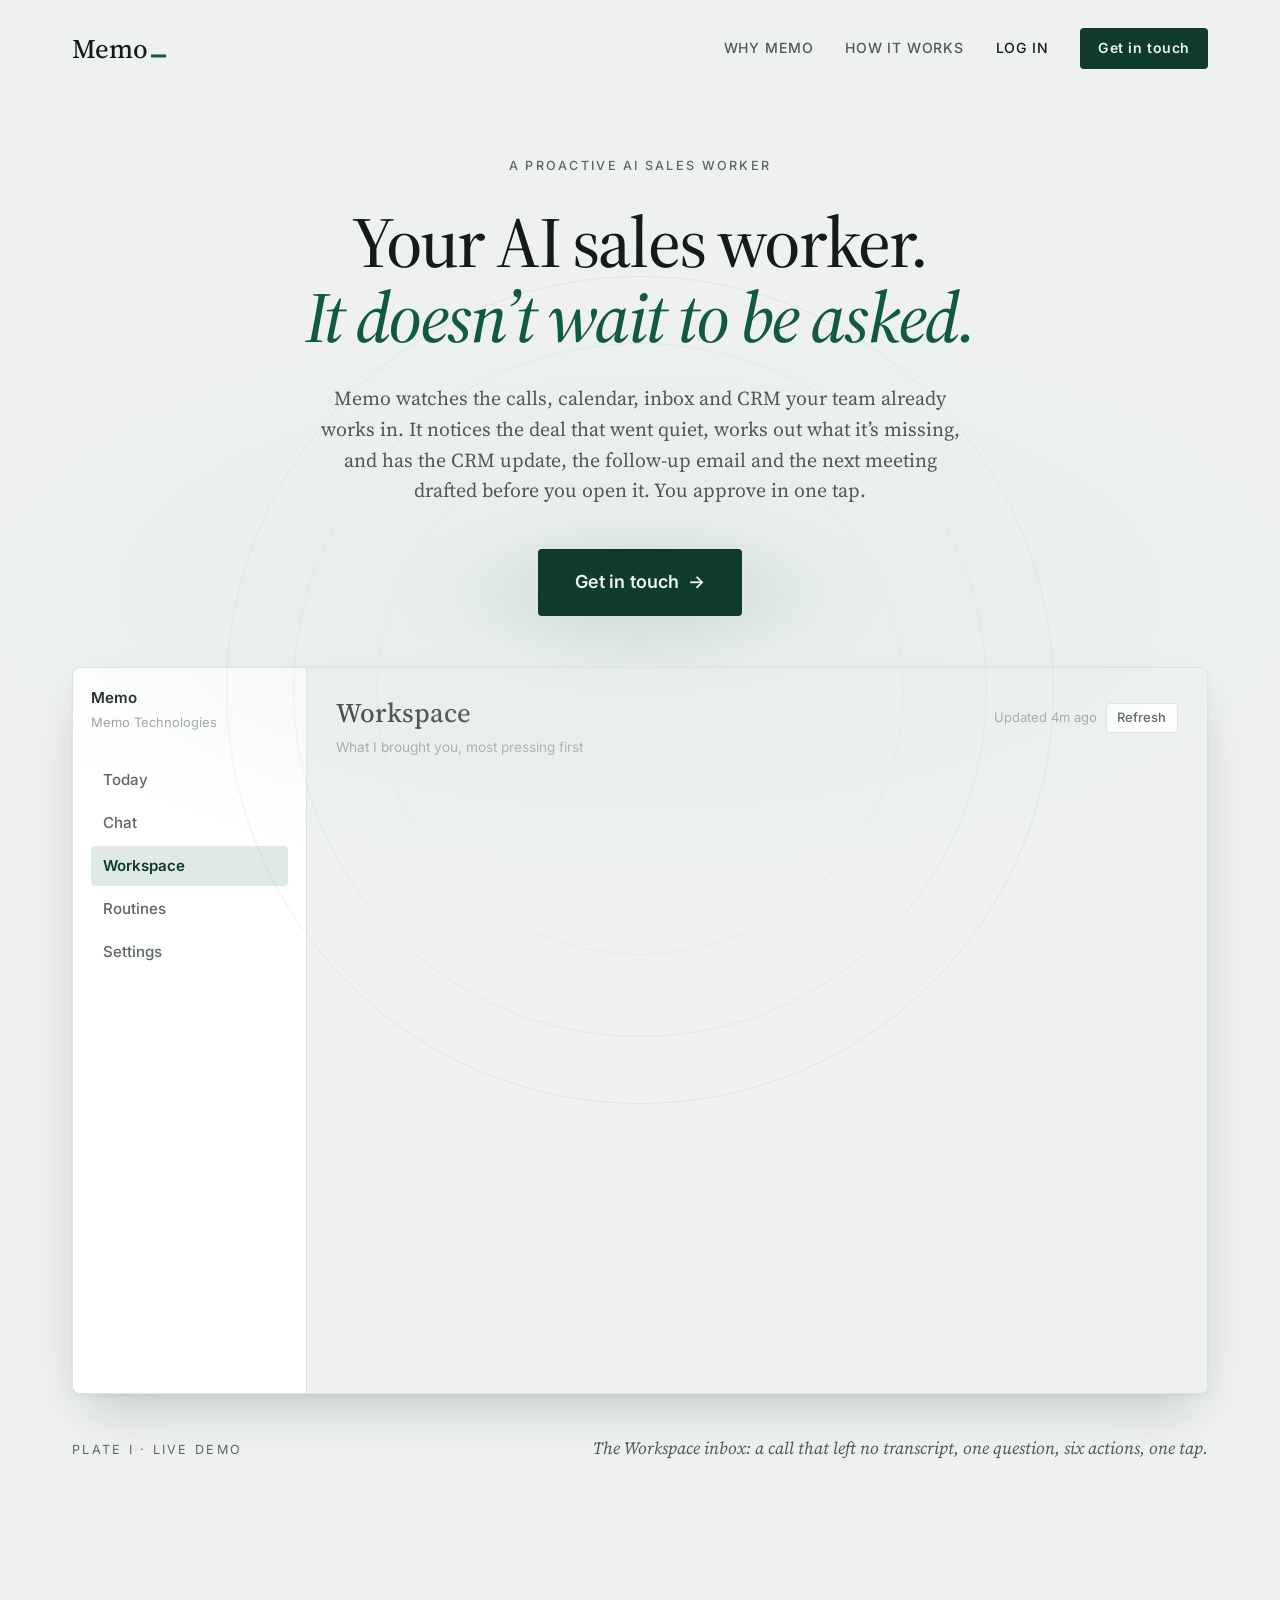
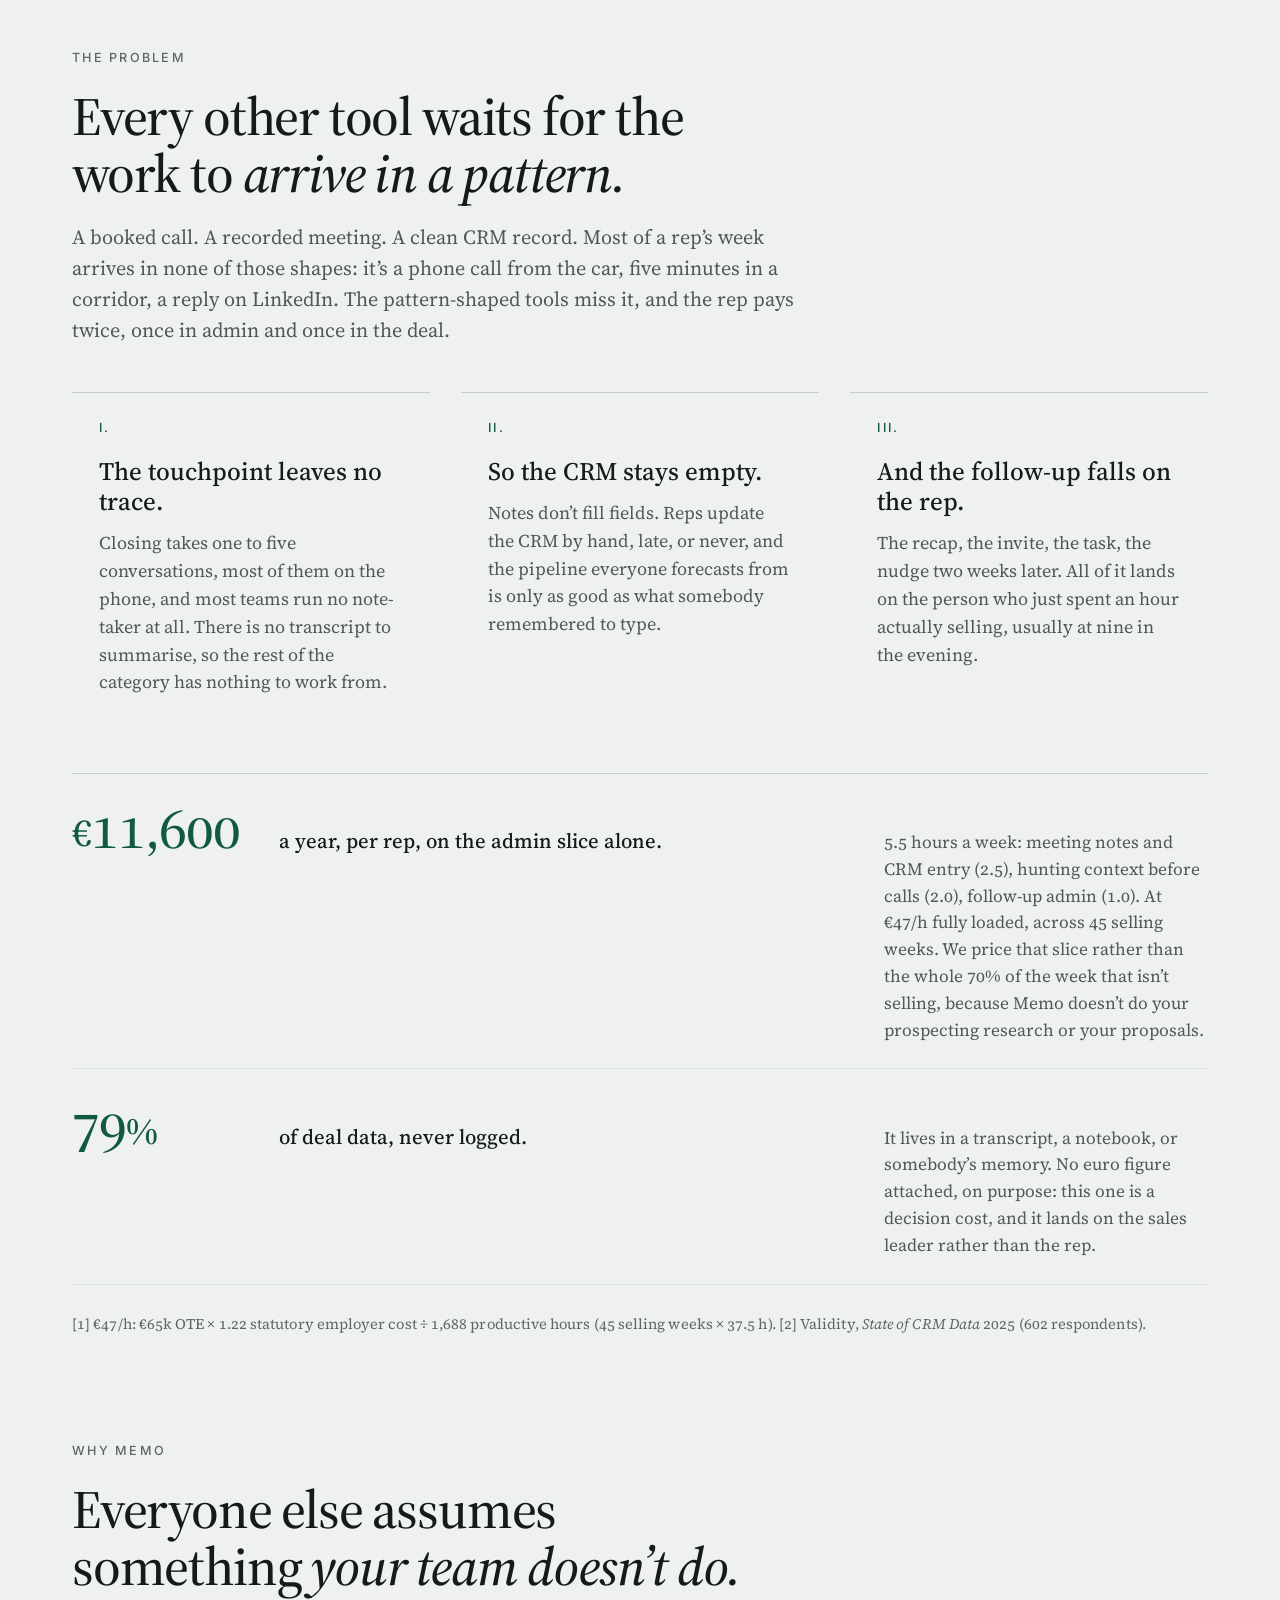
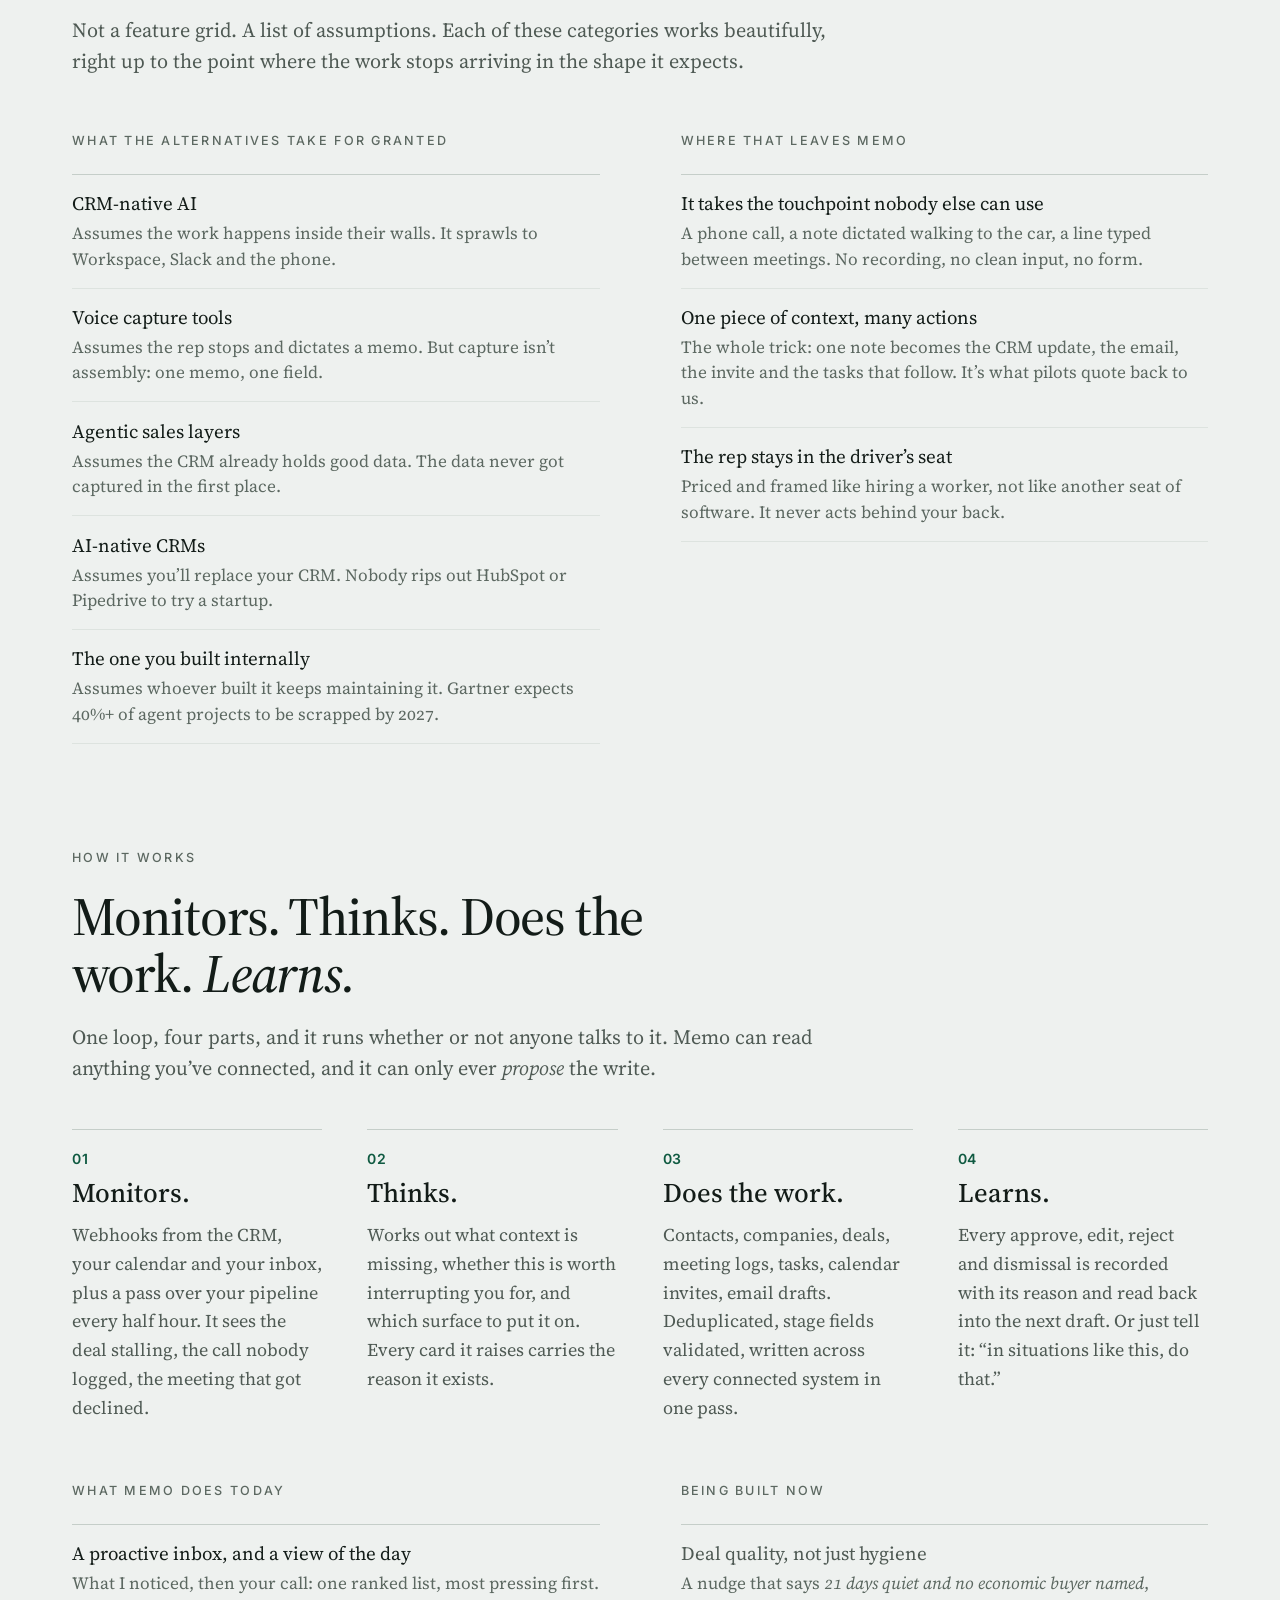
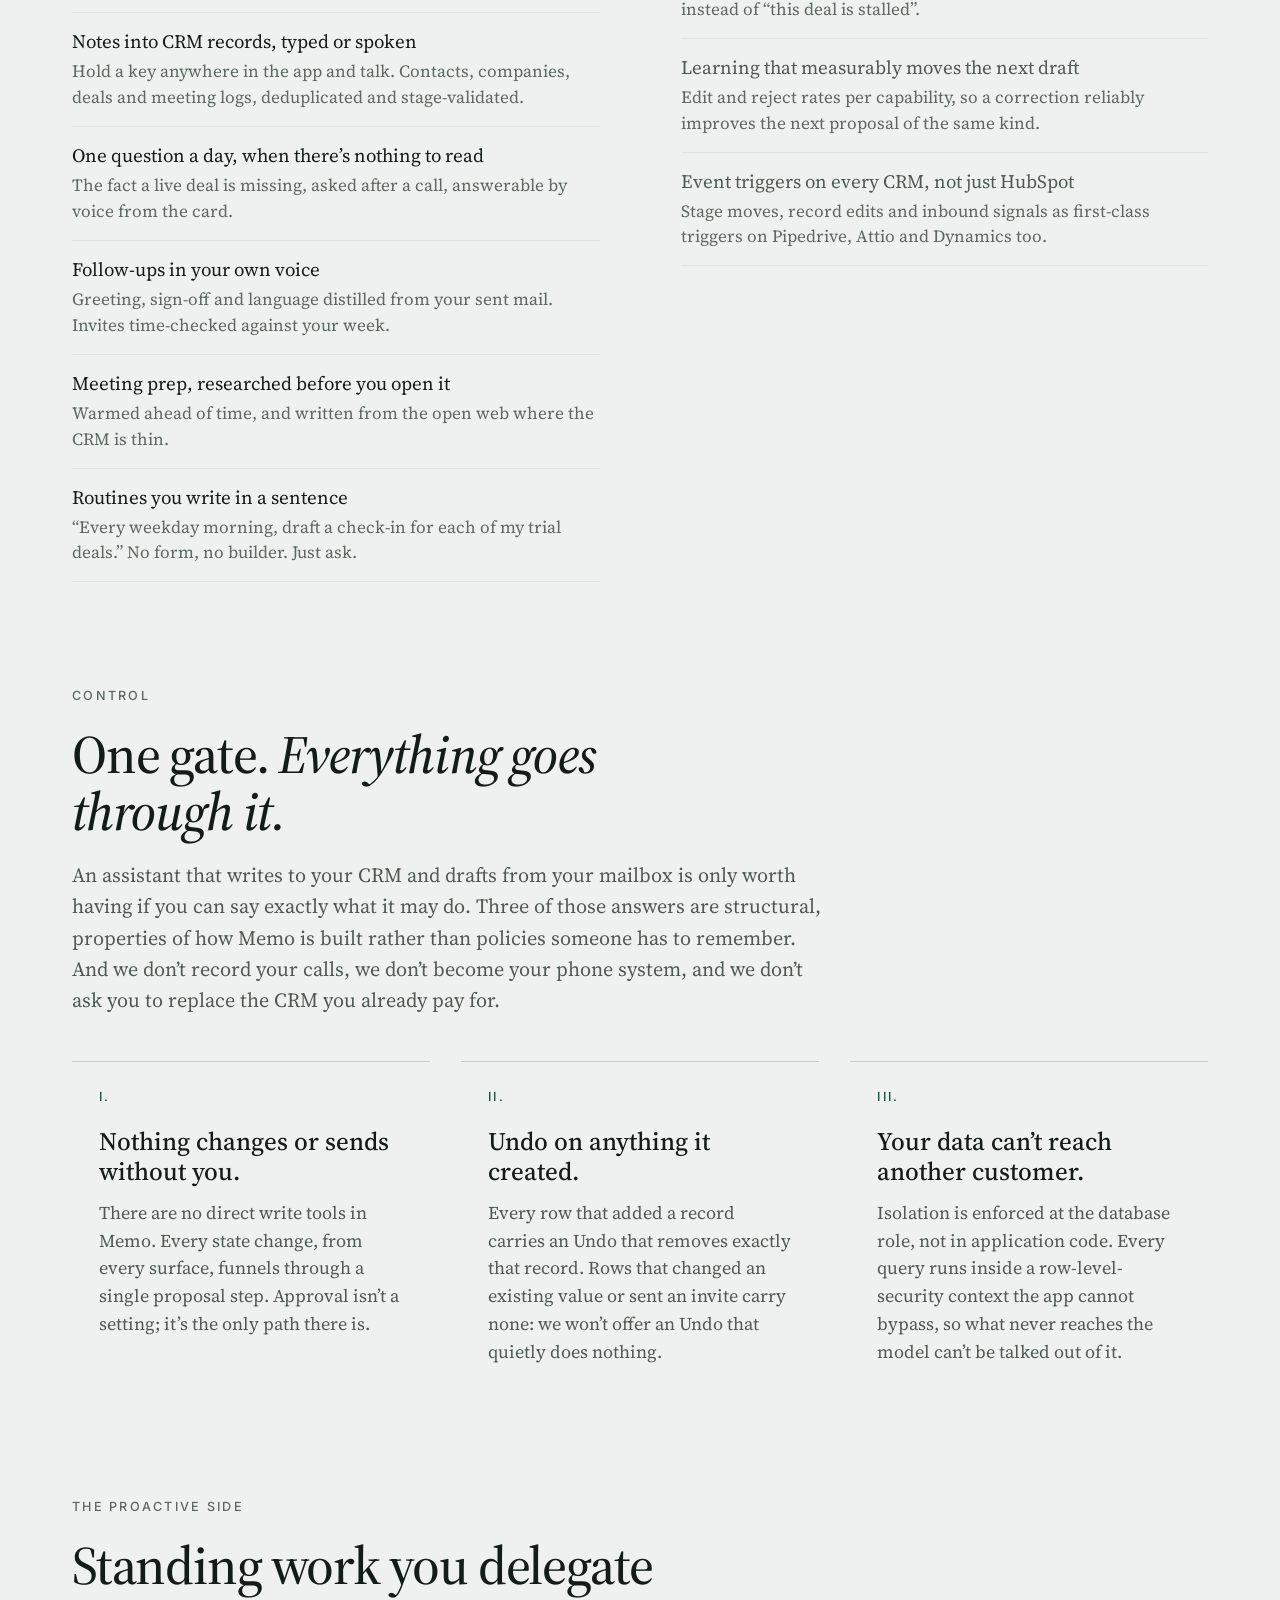
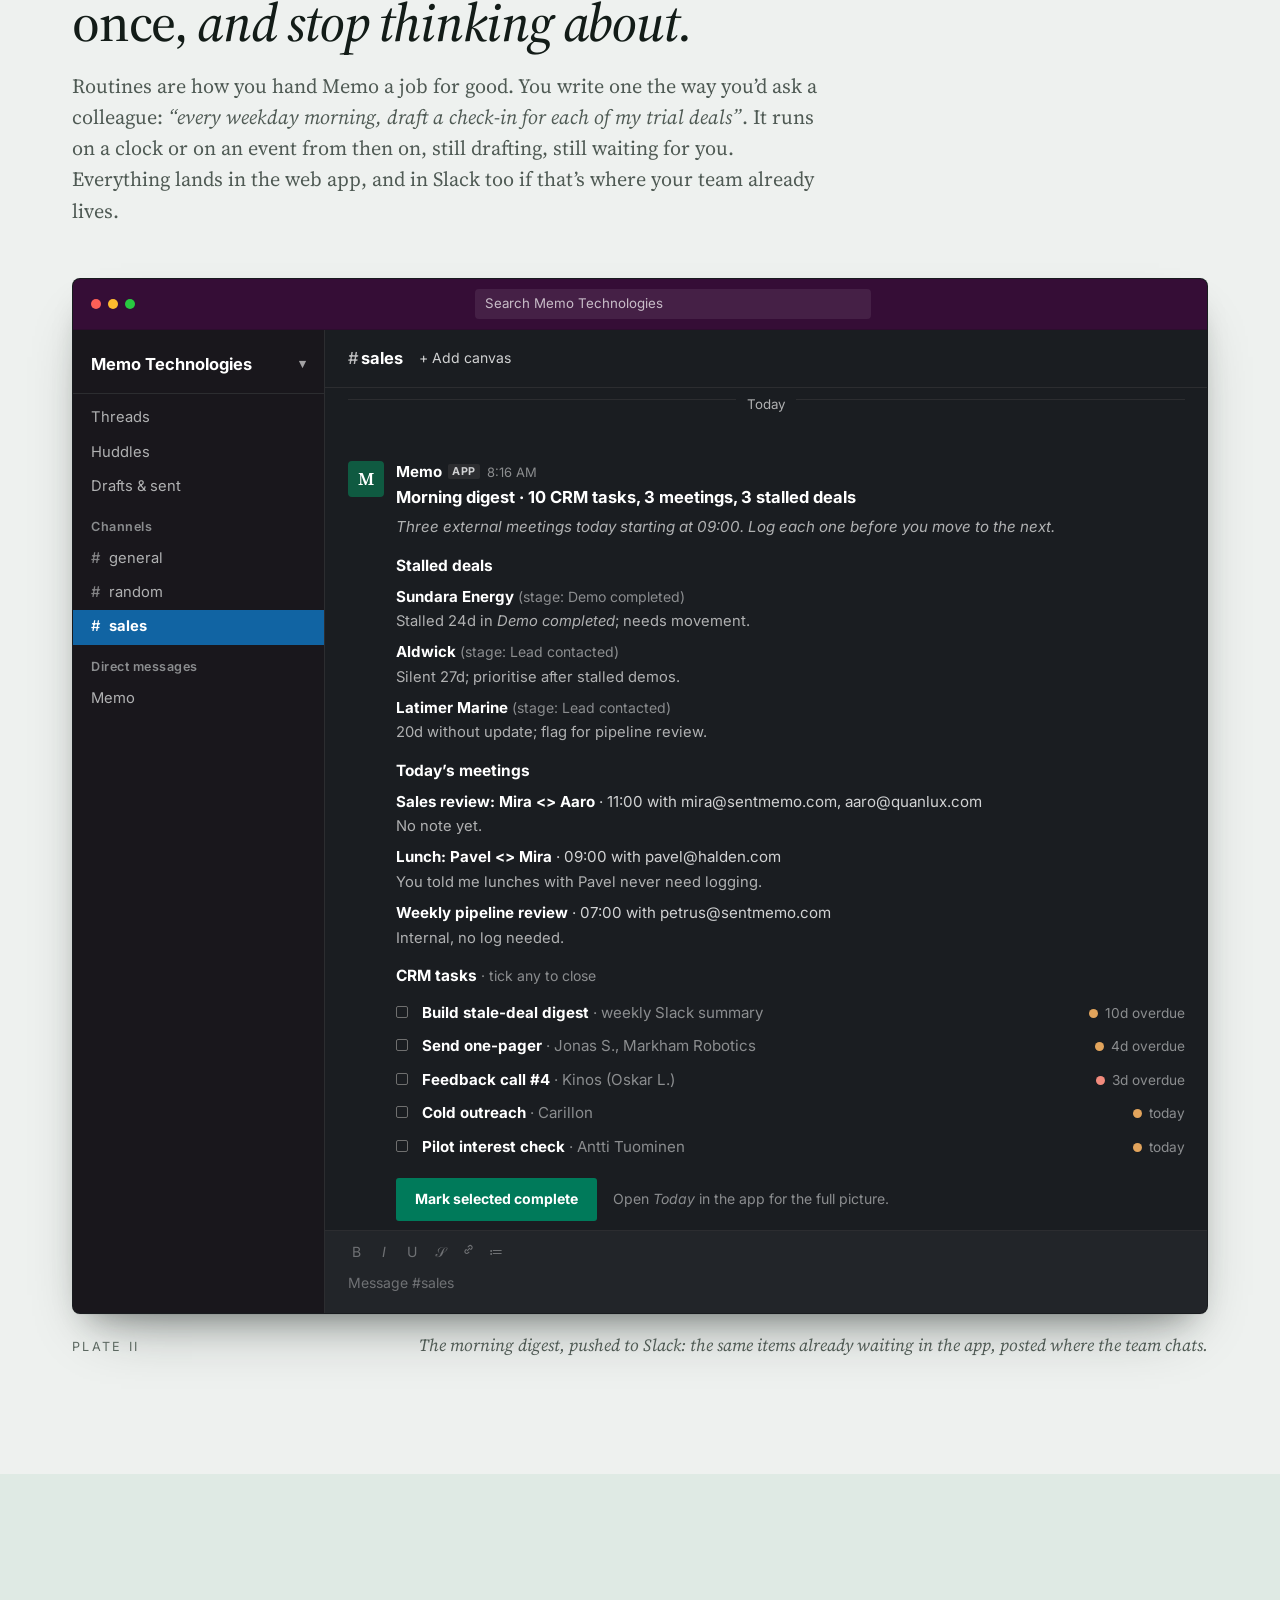
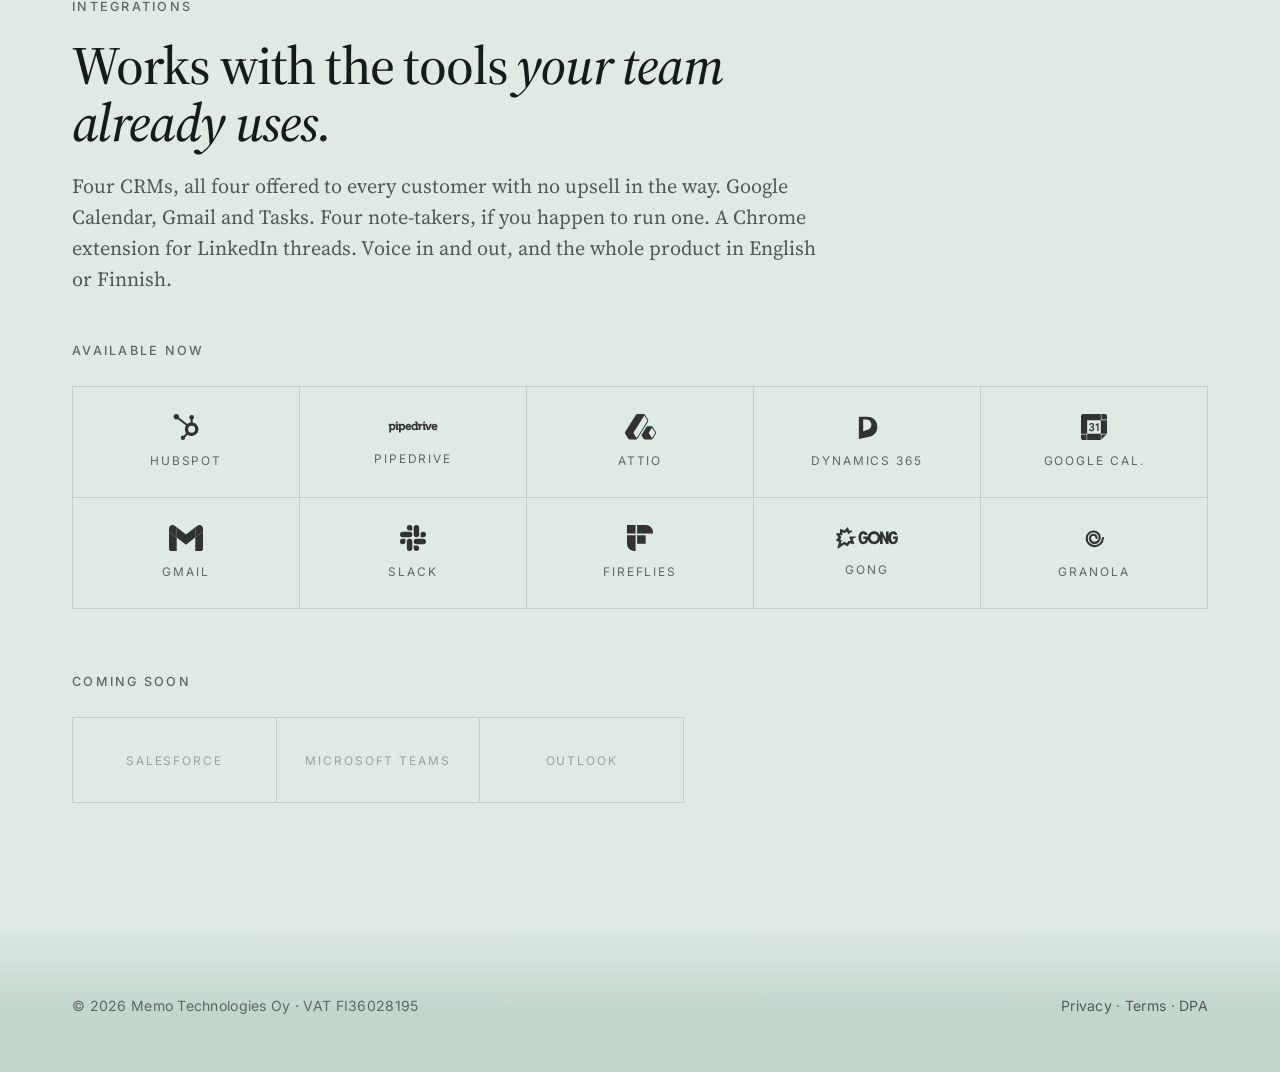
==== commit a8d289f5: "Give the two families one rule, and get the canvas off bone The type had drifted into two voices wit" ====
--- a/index.html
+++ b/index.html
@@ -5,12 +5,12 @@
   <meta name="viewport" content="width=device-width, initial-scale=1.0">
   <title>Memo · A Proactive AI Sales Worker</title>
   <meta name="description" content="Memo is a proactive AI sales worker. It watches your calls, calendar, inbox and CRM, then has the CRM updates, follow-up emails and next meetings drafted before you ask, ready for one-tap approval. Works with HubSpot, Pipedrive, Attio and Dynamics 365.">
-  <link rel="icon" href="data:image/svg+xml,<svg xmlns='http://www.w3.org/2000/svg' viewBox='0 0 100 100'><rect width='100' height='100' rx='6' fill='%230e3b2e'/><text x='50' y='68' font-family='ui-serif,Georgia' font-size='60' font-weight='600' fill='%23f6f6f2' text-anchor='middle'>M</text></svg>">
+  <link rel="icon" href="data:image/svg+xml,<svg xmlns='http://www.w3.org/2000/svg' viewBox='0 0 100 100'><rect width='100' height='100' rx='6' fill='%230e3b2e'/><text x='50' y='68' font-family='ui-serif,Georgia' font-size='60' font-weight='600' fill='%23eef1ef' text-anchor='middle'>M</text></svg>">
 
   <link rel="preconnect" href="https://fonts.googleapis.com">
   <link rel="preconnect" href="https://fonts.gstatic.com" crossorigin>
   <link href="https://fonts.googleapis.com/css2?family=Source+Serif+4:ital,opsz,wght@0,8..60,400;0,8..60,500;0,8..60,600;0,8..60,700;1,8..60,400;1,8..60,500&family=Inter:wght@400;500;600;700&display=swap" rel="stylesheet">
-  <link rel="stylesheet" href="/sales.css?v=20260819b">
+  <link rel="stylesheet" href="/sales.css?v=20260821a">
 
   <link rel="canonical" href="https://sentmemo.com/">
 
@@ -32,7 +32,7 @@
   <meta name="twitter:description" content="It doesn&rsquo;t wait to be asked. Memo notices what your deals need, then drafts the CRM updates, follow-ups and next meetings for one-tap approval.">
   <meta name="twitter:image" content="https://sentmemo.com/og.png">
 
-  <meta name="theme-color" content="#f6f6f2">
+  <meta name="theme-color" content="#eef1ef">
 
   <!-- Structured data -->
   <script type="application/ld+json">
--- a/sales.css
+++ b/sales.css
@@ -1,16 +1,25 @@
     :root {
       /* ── Memo's "Close" palette ─────────────────────────────────
          These are the app's own design tokens (app/globals.css),
-         not a marketing approximation of them: deep racing green on
-         bone. Green is the one hue a sales tool has earned — it means
-         *closed* — and at this depth it reads Nordic rather than
-         fintech mint. Keep the two files in step; where they differ,
-         the app is right. */
-
-      /* Paper — the neutral ramp, retinted bone → green-black. */
-      --paper:        #f6f6f2;  /* canvas        · neutral-50  */
+         not a marketing approximation of them: deep racing green on a
+         cool mineral off-white. Green is the one hue a sales tool has
+         earned — it means *closed* — and at this depth it reads Nordic
+         rather than fintech mint. The neutral it sits on is the site's
+         one departure from the app: the app's canvas is bone, and bone
+         under a serif display is the house style of half the AI web, so
+         the marketing page rotates the same lightness onto the green
+         axis. Everything else here should stay in step with the app;
+         where they differ elsewhere, the app is right. */
+
+      /* Paper — the neutral ramp, a cool mineral off-white on the way to
+         green-black. The canvas used to be bone (#f6f6f2), a warm ivory
+         that put the page in the same room as every other serif-on-cream
+         AI site. Same lightness, hue rotated off yellow onto the green
+         axis: it now reads as weathered stone rather than paper stock,
+         and it agrees with the racing green instead of fighting it. */
+      --paper:        #eef1ef;  /* canvas        · neutral-50  */
       --surface:      #ffffff;  /* cards, panels · surface     */
-      --paper-card:   #eef0ea;  /* subtle rows   · neutral-100 */
+      --paper-card:   #e7ebe8;  /* subtle rows   · neutral-100 */
       --paper-warm:   #dfeae4;  /* brand tint    · brand       */
       --paper-deep:   #c3d6cc;  /* tint border   · brand-strong*/
 
@@ -19,15 +28,15 @@
       --ink-soft:     #4f5a54;  /* secondary      · neutral-600 */
       --ink-mute:     #5c6861;  /* tertiary       · ink-subtle  */
       --ink-faint:    #97a29a;  /* captions       · neutral-400 */
-      --rule:         #c8cfc7;  /* strong border  · neutral-300 */
-      --rule-soft:    #e0e4dd;  /* default border · neutral-200 */
-
-      /* Racing green. `--primary` is the action surface and carries
-         bone, not white; `--accent` is emphasis — links and focus —
-         lifted off it so a link is not a button. */
+      --rule:         #c5cec9;  /* strong border  · neutral-300 */
+      --rule-soft:    #dde3df;  /* default border · neutral-200 */
+
+      /* Racing green. `--primary` is the action surface and carries the
+         canvas colour, not white; `--accent` is emphasis — links and
+         focus — lifted off it so a link is not a button. */
       --primary:      #0e3b2e;
       --primary-hover:#0a2d23;
-      --on-primary:   #f6f6f2;
+      --on-primary:   #eef1ef;
       --accent:       #0f5a41;
       --accent-deep:  #0a2d23;
       --accent-glow:  rgba(15, 90, 65, 0.16);
@@ -48,6 +57,27 @@
       --warning-lit:  #e2a45c;
       --danger-lit:   #f28b7d;
 
+      /* Two families, and the split between them is by *role*, not by
+         size or by whim. The page had drifted: sentences of running prose
+         set in Inter sitting directly under serif headings, an italic
+         serif name in a row of sans caps, and a Slack mock asking for a
+         Lato it never loaded, so it rendered in a third, system face.
+         The rule, from here on:
+
+           --serif  everything editorial. Headings, ledes, body copy,
+                    card copy, list descriptions, statistics, citations,
+                    plate captions. If it is a sentence, it is serif.
+           --sans   everything that labels or operates. Eyebrows and
+                    smallcaps, buttons, tags, nav, footer, and the chrome
+                    inside the product mocks — which are pictures of
+                    software, and software is set in a UI face.
+
+         One exception, and it is the app's rather than the page's: page
+         titles inside the mocks (`.web-page-head h3`, `.ap-card h5`) stay
+         serif, because Memo's own interface sets them that way and a
+         screenshot should show the product, not the stylesheet.
+
+         Nothing else gets a font-family. */
       --serif: 'Source Serif 4', 'Source Serif Pro', 'Iowan Old Style', Georgia, 'Times New Roman', serif;
       --sans:  'Inter', -apple-system, BlinkMacSystemFont, 'Segoe UI', Helvetica, Arial, sans-serif;
 
@@ -105,9 +135,7 @@
     }
     .smallcaps--accent { color: var(--accent); }
     .caption {
-      font-family: var(--sans);
-      font-size: 0.78rem;
-      letter-spacing: 0.04em;
+      font-size: 0.9rem;
       color: var(--ink-mute);
       font-weight: 400;
     }
@@ -474,12 +502,16 @@
       overflow: hidden;
       display: grid;
       grid-template-columns: 14rem 1fr;
-      font-family: 'Lato', -apple-system, BlinkMacSystemFont, 'Segoe UI', Helvetica, Arial, sans-serif;
+      /* Slack's own face is Lato, but the page never loaded it, so this
+         fell through to the system UI font — a third family on a
+         two-family page. Inter is the closer read of Slack's chrome than
+         SF or Segoe is, and it costs no extra request. */
+      font-family: var(--sans);
       color: #d1d2d3;
       box-shadow:
         0 1px 0 rgba(0,0,0,0.04),
-        0 30px 60px -28px rgba(20, 10, 4, 0.45),
-        0 18px 30px -16px rgba(20, 10, 4, 0.35);
+        0 30px 60px -28px rgb(19 28 24 / 0.45),
+        0 18px 30px -16px rgb(19 28 24 / 0.35);
       border: 1px solid rgba(0,0,0,0.08);
     }
     @media (max-width: 56rem) {
@@ -832,8 +864,7 @@
     }
     .citations {
       margin-top: 1.5rem;
-      font-family: var(--sans);
-      font-size: 0.72rem;
+      font-size: 0.82rem;
       line-height: 1.7;
       color: var(--ink-mute);
       letter-spacing: 0.005em;
@@ -916,11 +947,10 @@
       gap: 0.2rem;
     }
     .caplist li .desc {
-      font-size: 0.92rem;
+      font-size: 0.95rem;
       color: var(--ink-mute);
-      font-family: var(--sans);
       font-weight: 400;
-      letter-spacing: 0.005em;
+      line-height: 1.5;
     }
     .caplist.coming li { color: var(--ink-soft); }
     .caplist h4, .capability-row h4 {
@@ -1344,7 +1374,10 @@
       text-transform: uppercase;
       color: var(--ink-mute);
     }
-    .iconcell.coming .name { color: var(--ink-soft); font-style: italic; text-transform: none; letter-spacing: 0.01em; font-size: 0.84rem; font-family: var(--serif); font-weight: 400; }
+    /* Same treatment as every other connector name — the "Coming soon"
+       heading above the grid already does the distinguishing, so this had
+       no reason to break into italic serif mid-row. */
+    .iconcell.coming .name { color: var(--ink-faint); }
 
     /* ── Footer ───────────────────────────────────────────────── */
     .colophon {
